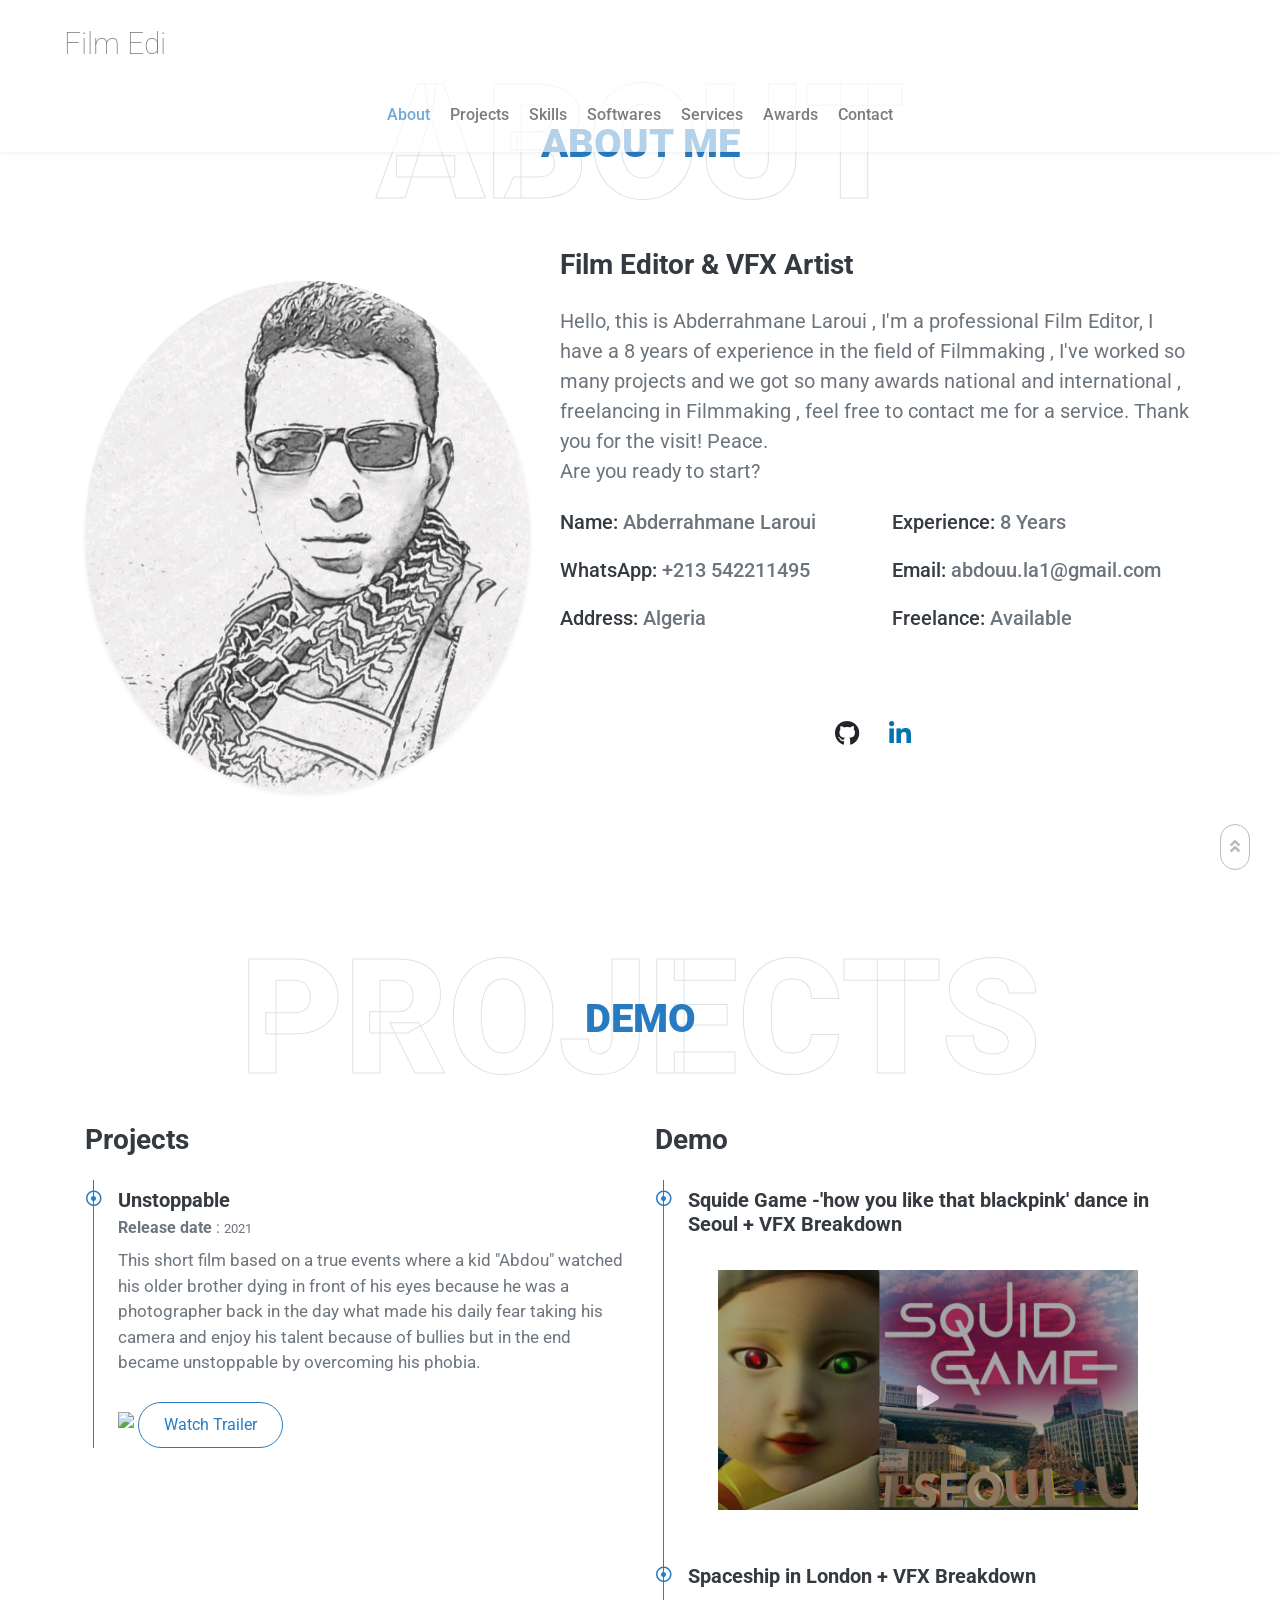
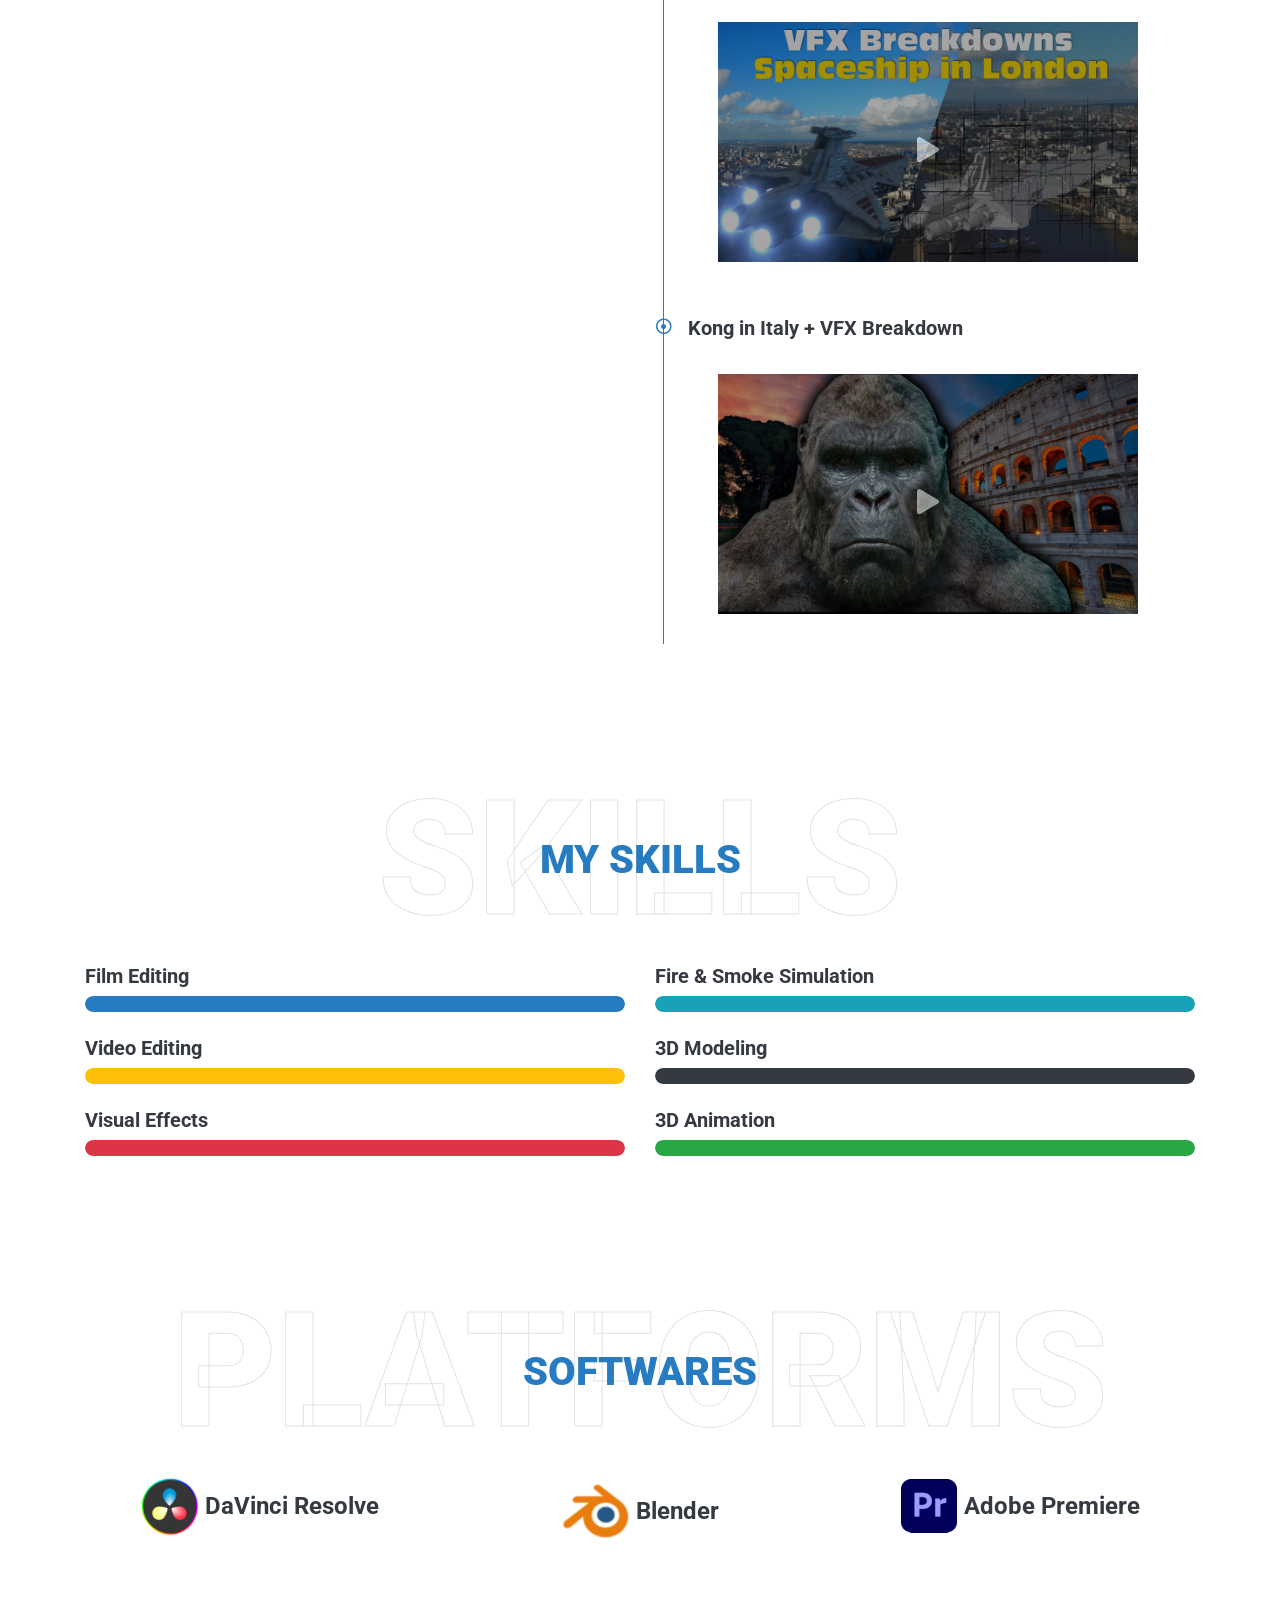
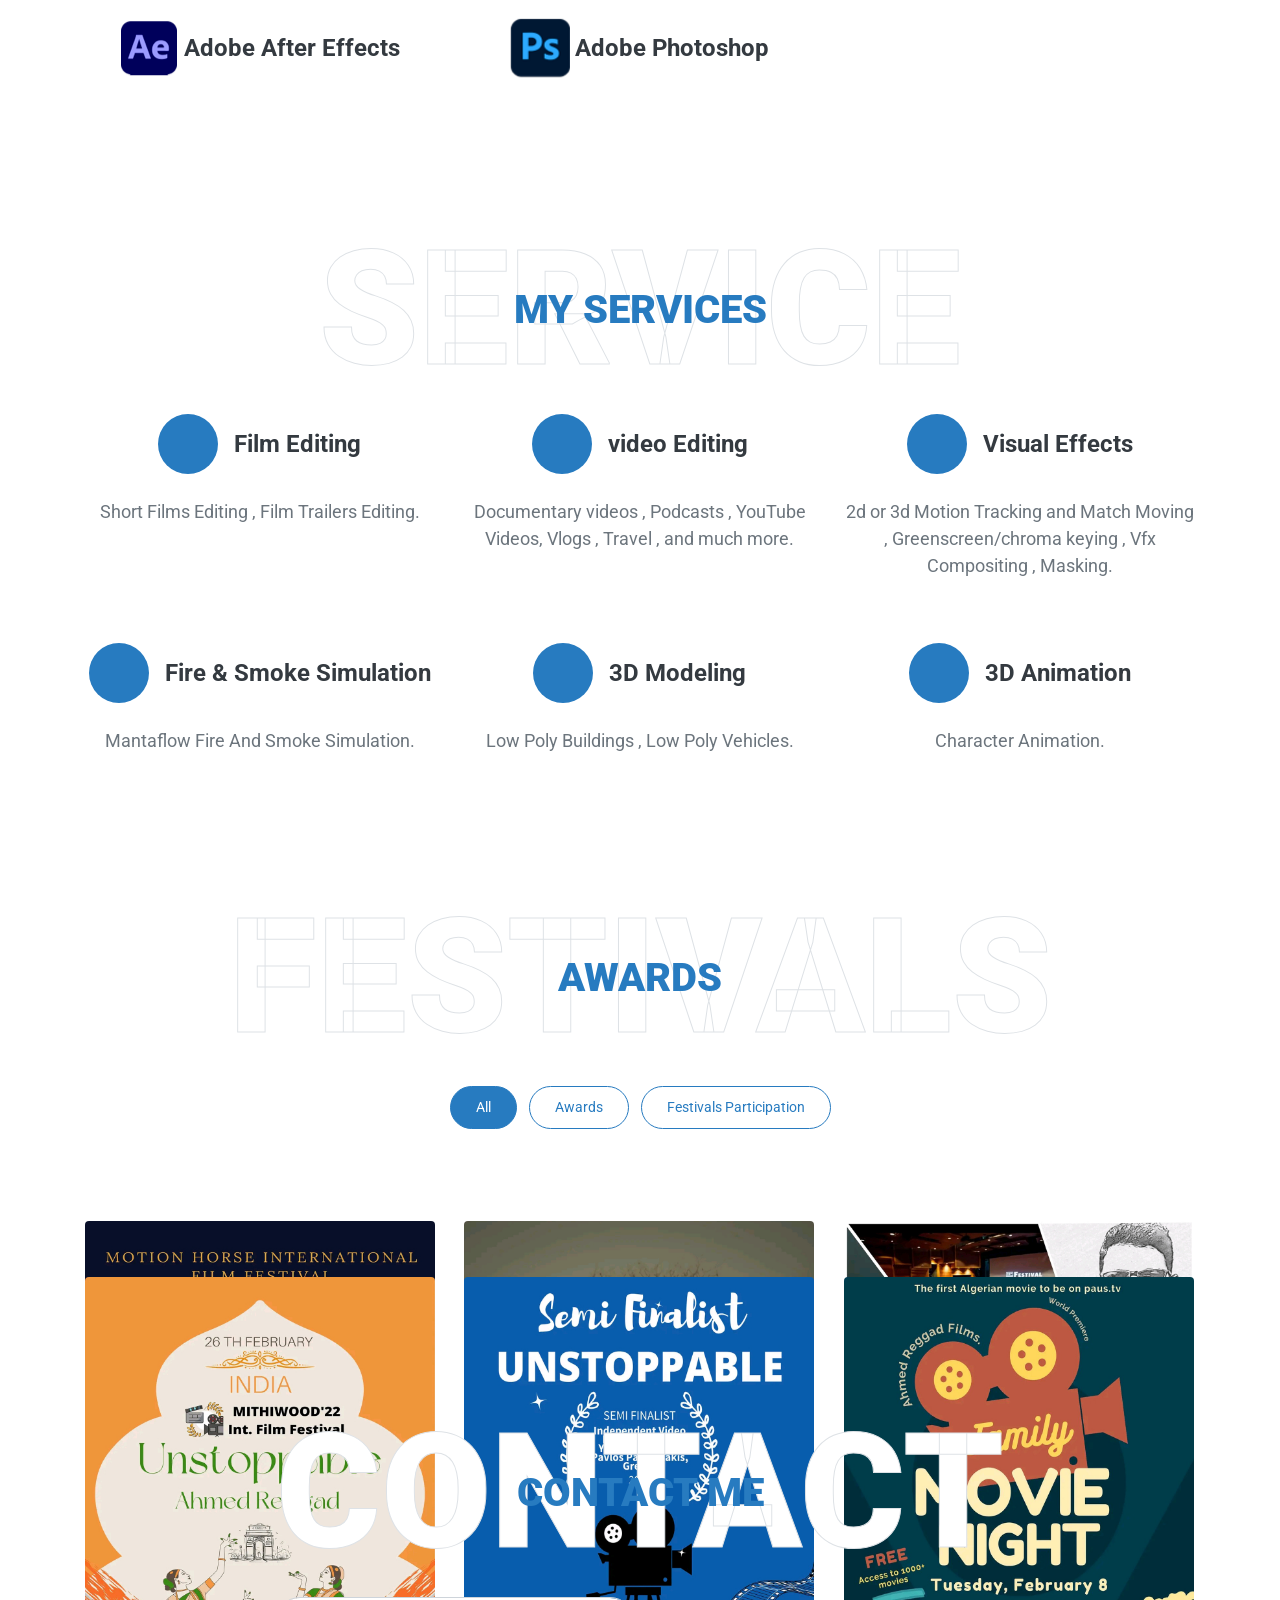
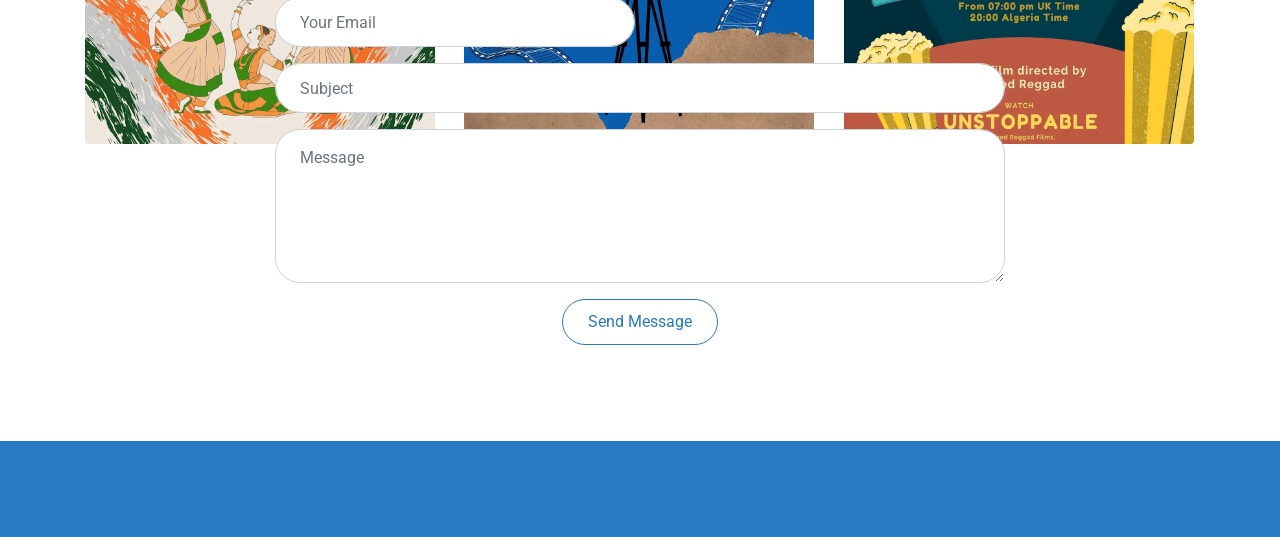
==== index.html @ e321a833 "Update index.html" ====
<!DOCTYPE html>
<html lang="en">

<head>
    <meta charset="utf-8">
    <title>Film Editor & VFX  Artist</title>
    <meta content="width=device-width, initial-scale=1.0" name="viewport">
    <meta content="Free HTML Templates" name="keywords">
    <meta content="Free HTML Templates" name="description">

    <!-- Favicon -->
    <link href="img/favicon.ico" rel="icon">

    <!-- Google Web Fonts -->
    <link rel="preconnect" href="https://fonts.gstatic.com">
    <link href="https://fonts.googleapis.com/css2?family=Roboto:wght@300;400;500;700;900&display=swap" rel="stylesheet"> 

    <!-- Font Awesome -->
    <link href="https://cdnjs.cloudflare.com/ajax/libs/font-awesome/5.10.0/css/all.min.css" rel="stylesheet">
    <link href='https://unpkg.com/boxicons@2.1.2/css/boxicons.min.css' rel='stylesheet'>
    <script src="https://code.iconify.design/iconify-icon/1.0.0-beta.3/iconify-icon.min.js"></script>

    <!-- Libraries Stylesheet -->
    <link href="lib/owlcarousel/assets/owl.carousel.min.css" rel="stylesheet">
    <link href="lib/lightbox/css/lightbox.min.css" rel="stylesheet">

    <!-- Customized Bootstrap Stylesheet -->
    <link href="css/style.css" rel="stylesheet">
    
    
    
    
    <!-- video script-->
    <script src="js/jquery.min.js">
	</script>
    <script src="https://maxcdn.bootstrapcdn.com/bootstrap/3.3.7/js/bootstrap.min.js">
	</script>
    <script>
		$(document).ready(function() {
			var url = $("#Trailer").attr('src');
			$("#videoModal1").on('hide.bs.modal', function() {
				$("#Trailer").attr('src', '');
			});
			$("#videoModal1").on('show.bs.modal', function() {
				$("#Trailer").attr('src', url);
			});
		});
	</script>
    
    <script>
		$(document).ready(function() {
			var url = $("#VFX1").attr('src');
			$("#videoModal2").on('hide.bs.modal', function() {
				$("#VFX1").attr('src', '');
			});
			$("#videoModal2").on('show.bs.modal', function() {
				$("#VFX1").attr('src', url);
			});
		});
	</script>
    <script>
		$(document).ready(function() {
			var url = $("#VFX2").attr('src');
			$("#videoModal3").on('hide.bs.modal', function() {
				$("#VFX2").attr('src', '');
			});
			$("#videoModal3").on('show.bs.modal', function() {
				$("#VFX2").attr('src', url);
			});
		});
	</script>
        <script>
		$(document).ready(function() {
			var url = $("#VFX3").attr('src');
			$("#videoModal4").on('hide.bs.modal', function() {
				$("#VFX3").attr('src', '');
			});
			$("#videoModal4").on('show.bs.modal', function() {
				$("#VFX3").attr('src', url);
			});
		});
	</script>
</head>

<body data-spy="scroll" data-target=".navbar" data-offset="51">
    <!-- Navbar Start -->
    <nav class="navbar fixed-top shadow-sm navbar-expand-lg bg-light navbar-light py-3 py-lg-0 px-lg-5">
        <a href="index.html" class="navbar-brand ml-lg-3">
            <h1 class="typed-text-output d-inline font-weight-lighter text-black" style="font-size: 30px"><div class="typed-text d-none">, Film Editing, Video Editing, 3D Artist</div></h1>
        </a>
        <button type="button" class="navbar-toggler" data-toggle="collapse" data-target="#navbarCollapse">
            <span class="navbar-toggler-icon"></span>
        </button>
        <div class="collapse navbar-collapse px-lg-3" id="navbarCollapse">
            <div class="navbar-nav m-auto py-0">
                <a href="#about" class="nav-item nav-link">About</a>
                <a href="#project" class="nav-item nav-link">Projects</a>
                <a href="#skill" class="nav-item nav-link">Skills</a>
                <a href="#software" class="nav-item nav-link">Softwares</a>
                <a href="#service" class="nav-item nav-link">Services</a>
                <a href="#award" class="nav-item nav-link">Awards</a>
                <a href="#contact" class="nav-item nav-link">Contact</a>
            </div>
        </div>
    </nav>
    <!-- Navbar End -->


    <!-- Video Modal Start -->
    <div class="modal fade" id="videoModal1" tabindex="-1" role="dialog" aria-labelledby="exampleModalLabel" aria-hidden="true">
        <div class="modal-dialog modal-dialog-centered modal-xl" role="document">
            <div class="modal-content">
                <div class="modal-body">
                    <button type="button" class="close" data-dismiss="modal" aria-label="Close">
                        <span aria-hidden="true">&times;</span>
                    </button>        
                    <div class="embed-responsive embed-responsive-16by9">
                        <iframe class="embed-responsive-item" src="https://drive.google.com/file/d/1wp9dhcgzx3FvyNYpP9ivCv_9c384Wu4b/preview" id="Trailer"  allowscriptaccess="always" allow="autoplay"></iframe>
                    </div>
                </div>
            </div>
        </div>
    </div>
    <div class="modal fade" id="videoModal2" tabindex="-1" role="dialog" aria-labelledby="exampleModalLabel" aria-hidden="true">
        <div class="modal-dialog modal-dialog-centered modal-xl" role="document">
            <div class="modal-content">
                <div class="modal-body">
                    <button type="button" class="close" data-dismiss="modal" aria-label="Close">
                        <span aria-hidden="true">&times;</span>
                    </button>        
                    <div class="embed-responsive embed-responsive-16by9">
                        <iframe class="embed-responsive-item" src="https://drive.google.com/file/d/19vjXdKJZlaZ7_8tmMmICF4n6sU4BFLtv/preview" id="VFX1"  allowscriptaccess="always" allow="autoplay"></iframe>
                    </div>
                </div>
            </div>
        </div>
    </div>
    <div class="modal fade" id="videoModal3" tabindex="-1" role="dialog" aria-labelledby="exampleModalLabel" aria-hidden="true">
        <div class="modal-dialog modal-dialog-centered modal-xl" role="document">
            <div class="modal-content">
                <div class="modal-body">
                    <button type="button" class="close" data-dismiss="modal" aria-label="Close">
                        <span aria-hidden="true">&times;</span>
                    </button>        
                    <div class="embed-responsive embed-responsive-16by9">
                        <iframe class="embed-responsive-item" src="https://drive.google.com/file/d/10ixdmNZWmWTc8La55p59_7dV94UhLJ10/preview" id="VFX2"  allowscriptaccess="always" allow="autoplay"></iframe>
                    </div>
                </div>
            </div>
        </div>
    </div>
        <div class="modal fade" id="videoModal4" tabindex="-1" role="dialog" aria-labelledby="exampleModalLabel" aria-hidden="true">
        <div class="modal-dialog modal-dialog-centered modal-xl" role="document">
            <div class="modal-content">
                <div class="modal-body">
                    <button type="button" class="close" data-dismiss="modal" aria-label="Close">
                        <span aria-hidden="true">&times;</span>
                    </button>        
                    <div class="embed-responsive embed-responsive-16by9">
                        <iframe class="embed-responsive-item" src="https://drive.google.com/file/d/1nfbja6HpHXkv5L8Ywq_QpweHwUDhbj1n/preview" id="VFX3"  allowscriptaccess="always" allow="autoplay"></iframe>
                    </div>
                </div>
            </div>
        </div>
    </div>
    <!-- Video Modal End -->

    
    
    
    
    

    <!-- Header Start -->

    <!-- Header End -->


    <!-- About Start -->
    <div class="container-fluid py-5" id="about">
        <div class="container">
            <div class="position-relative d-flex align-items-center justify-content-center">
                <h1 class="display-1 text-uppercase text-white" style="-webkit-text-stroke: 1px #dee2e6;">About</h1>
                <h1 class="position-absolute text-uppercase text-primary">About Me</h1>
            </div>
            <div class="row align-items-center">
                <div class="col-lg-5 pb-4 pb-lg-0">
                    <img class="img-fluid w-100 rounded-circle shadow-sm" src="img/about.png" alt="">
                </div>
                <div class="col-lg-7">
                    <h3 class="mb-4">Film Editor & VFX  Artist</h3>
                    <p style="font-size: 20px">Hello, this is Abderrahmane Laroui , I'm a professional Film Editor, I have a 8 years of experience in the field of Filmmaking , I've worked so many projects and we got so many awards national and international , freelancing in Filmmaking , feel free to contact me for a service. Thank you for the visit! Peace.<br>
                        Are you ready to start?</p>
                    <div class="row mb-3">
                        <div class="col-sm-6 py-2"><h5>Name: <span class="text-secondary">Abderrahmane Laroui </span></h5></div>
                        <div class="col-sm-6 py-2"><h5>Experience: <span class="text-secondary">8 Years</span></h5></div>
                        <div class="col-sm-6 py-2"><h5>WhatsApp: <span class="text-secondary">+213 542211495</span></h5></div>
                        <div class="col-sm-6 py-2"><h5>Email: <span class="text-secondary">abdouu.la1@gmail.com</span></h5></div>
                        <div class="col-sm-6 py-2"><h5>Address: <span class="text-secondary">Algeria</span></h5></div>
                        <div class="col-sm-6 py-2"><h5>Freelance: <span class="text-secondary">Available</span></h5></div>
                    </div>
                    <div class="container text-center py-5">
                        <div class="d-flex justify-content-center mb-4">
                            <a class="btn btn-light btn-social mr-2" href="https://github.com/abderhmne" target="_blank"><i class="fab fa-github"></i></a>
                            <a class="btn btn-light btn-social mr-2" href="https://www.linkedin.com/in/abderrahmane-laroui" target="_blank"><i class="fab fa-linkedin-in"></i></a>
                        </div>
                    </div>
                </div>
            </div>
        </div>
    </div>
    <!-- About End -->

    




    <!-- projects Start -->
    <div class="container-fluid py-5" id="project">
        <div class="container">
            <div class="position-relative d-flex align-items-center justify-content-center">
                <h1 class="display-1 text-uppercase text-white" style="-webkit-text-stroke: 1px #dee2e6;">Projects</h1>
                <h1 class="position-absolute text-uppercase text-primary">Demo</h1>
            </div>
            <div class="row">
                <div class="col-lg-6">
                    <h3 class="mb-4">Projects</h3>
                    <div class="border-left border-primary pt-2 pl-4 ml-2">
                        <div class="position-relative mb-4">
                            <i class="far fa-dot-circle text-primary position-absolute" style="top: 2px; left: -32px;"></i>
                            <h5 class="font-weight-bold mb-1">Unstoppable</h5>
                            <p class="mb-2"><strong>Release date</strong> : <small>2021</small></p>
                            <p style="font-size:17px">This short film based on a true events where a kid "Abdou" watched his older brother dying in front of his eyes because he was a photographer back in the day what made his daily fear taking his camera and enjoy his talent because of bullies but in the end became unstoppable by overcoming his phobia.</p>
                            <img class="img-fluid" src="img/PORTFOLIO_1.jpg" style="width: 450px"/>
                            <a href="#videoModal1" class="btn btn-outline-primary" style="margin-top: 10px" data-toggle="modal">Watch Trailer</a>
                        </div>
                    </div>
                </div>
                <div class="col-lg-6">
                    <h3 class="mb-4">Demo</h3>
                    <div class="border-left border-primary pt-2 pl-4 ml-2">
                        <div class="position-relative mb-4">
                            <i class="far fa-dot-circle text-primary position-absolute" style="top: 2px; left: -32px;"></i>
                            <h5 class="font-weight-bold mb-1">Squide Game -'how you like that blackpink' dance in Seoul + VFX Breakdown</h5>
                            <div class="video-thumbnail top-img"  data-toggle="modal" data-target="#videoModal3">
                                <img src="img/VFX_Squid_Game.png" style="width: 420px; height: 240px" alt="Video thumbnail">
                                <div class="overlay">
                                    <i class="fa fa-play"></i>
                                </div>
                            </div>
                        </div>
                        <div class="position-relative mb-4">
                            <i class="far fa-dot-circle text-primary position-absolute" style="top: 2px; left: -32px;"></i>
                            <h5 class="font-weight-bold mb-1">Spaceship in London + VFX Breakdown</h5>
                            <div class="video-thumbnail top-img" data-toggle="modal" data-target="#videoModal2">
                                <img src="img/VFX_london.png" style="width: 420px; height: 240px" alt="Video thumbnail">
                                <div class="overlay">
                                    <i class="fa fa-play"></i>
                                </div>
                            </div>
                        </div>
                        <div class="position-relative mb-4">
                            <i class="far fa-dot-circle text-primary position-absolute" style="top: 2px; left: -32px;"></i>
                            <h5 class="font-weight-bold mb-1">Kong in Italy + VFX Breakdown</h5>
                            <div class="video-thumbnail top-img"  data-toggle="modal" data-target="#videoModal4">
                                <img src="img/VFX_Kong.jpg" style="width: 420px; height: 240px" alt="Video thumbnail">
                                <div class="overlay">
                                    <i class="fa fa-play"></i>
                                </div>
                            </div>
                        </div>
                    </div>
                </div>
            </div>
        </div>
    </div>
    <!-- projects End -->


    <!-- Skill Start -->
    <div class="container-fluid py-5" id="skill">
        <div class="container">
            <div class="position-relative d-flex align-items-center justify-content-center">
                <h1 class="display-1 text-uppercase text-white" style="-webkit-text-stroke: 1px #dee2e6;">Skills</h1>
                <h1 class="position-absolute text-uppercase text-primary">My Skills</h1>
            </div>
            <div class="row align-items-center">
                <div class="col-md-6">
                    <div class="skill mb-4">
                        <div class="d-flex justify-content-between">
                            <h5 class="font-weight-bold">Film Editing</h5>
                        </div>
                        <div class="progress">
                            <div class="progress-bar bg-primary" role="progressbar" aria-valuenow="100" aria-valuemin="0" aria-valuemax="100"></div>
                        </div>
                    </div>
                    <div class="skill mb-4">
                        <div class="d-flex justify-content-between">
                            <h5 class="font-weight-bold">Video Editing</h5>
                        </div>
                        <div class="progress">
                            <div class="progress-bar bg-warning" role="progressbar" aria-valuenow="100" aria-valuemin="0" aria-valuemax="100"></div>
                        </div>
                    </div>
                    <div class="skill mb-4">
                        <div class="d-flex justify-content-between">
                            <h5 class="font-weight-bold">Visual Effects</h5>
                        </div>
                        <div class="progress">
                            <div class="progress-bar bg-danger" role="progressbar" aria-valuenow="100" aria-valuemin="0" aria-valuemax="100"></div>
                        </div>
                    </div>
                </div>
                <div class="col-md-6">
                    <div class="skill mb-4">
                        <div class="d-flex justify-content-between">
                            <h5 class="font-weight-bold">Fire & Smoke Simulation</h5>
                        </div>
                        <div class="progress">
                            <div class="progress-bar bg-info" role="progressbar" aria-valuenow="100" aria-valuemin="0" aria-valuemax="100"></div>
                        </div>
                    </div>
                    <div class="skill mb-4">
                        <div class="d-flex justify-content-between">
                            <h5 class="font-weight-bold">3D Modeling</h5>
                        </div>
                        <div class="progress">
                            <div class="progress-bar bg-dark" role="progressbar" aria-valuenow="100" aria-valuemin="0" aria-valuemax="100"></div>
                        </div>
                    </div>
                    <div class="skill mb-4">
                        <div class="d-flex justify-content-between">
                            <h5 class="font-weight-bold">3D Animation</h5>
                        </div>
                        <div class="progress">
                            <div class="progress-bar bg-success" role="progressbar" aria-valuenow="100" aria-valuemin="0" aria-valuemax="100"></div>
                        </div>
                    </div>
                </div>
            </div>
        </div>
    </div>
    <!-- Skill End -->

    
    
        <!-- Softwares Start -->
    <div class="container-fluid pt-5" id="software">
        <div class="container">
            <div class="position-relative d-flex align-items-center justify-content-center">
                <h1 class="display-1 text-uppercase text-white" style="-webkit-text-stroke: 1px #dee2e6;">Platforms</h1>
                <h1 class="position-absolute text-uppercase text-primary">Softwares</h1>
            </div>
            <div class="row pb-3">
                <div class="col-lg-4 col-md-6 text-center mb-5">
                    <div class="d-flex align-items-center justify-content-center mb-4">
                        <img src="img/DaVinci_Resolve.png" style="width: 60px; height: 60px; margin-right: 5px"/>
                        <h4 class="font-weight-bold m-0">DaVinci Resolve</h4>
                    </div>
                </div>
                <div class="col-lg-4 col-md-6 text-center mb-5">
                    <div class="d-flex align-items-center justify-content-center mb-4">
                        <img src="img/blender_icon.png" style="width: 70px; height: 70px; margin-right: 5px"/>
                        <h4 class="font-weight-bold m-0">Blender</h4>
                    </div>
                </div>
                <div class="col-lg-4 col-md-6 text-center mb-5">
                    <div class="d-flex align-items-center justify-content-center mb-4">
                        <img src="img/premiere-pro.png" style="margin-right: 5px"/>
                        <h4 class="font-weight-bold m-0">Adobe Premiere</h4>
                    </div>
                </div>
                <div class="col-lg-4 col-md-6 text-center mb-5">
                    <div class="d-flex align-items-center justify-content-center mb-4">
                        <img src="img/aftereffects.png" style="margin-right: 5px"/>
                        <h4 class="font-weight-bold m-0">Adobe After Effects</h4>
                    </div>
                </div>
                <div class="col-lg-4 col-md-6 text-center mb-5">
                    <div class="d-flex align-items-center justify-content-center mb-4">
                        <img src="img/Photoshop.png" style="margin-right: 5px"/>
                        <h4 class="font-weight-bold m-0">Adobe Photoshop</h4>
                    </div>
                </div>
            </div>
        </div>
    </div>
    <!-- Softwares End -->
    
    

    <!-- Services Start -->
    <div class="container-fluid pt-5" id="service">
        <div class="container">
            <div class="position-relative d-flex align-items-center justify-content-center">
                <h1 class="display-1 text-uppercase text-white" style="-webkit-text-stroke: 1px #dee2e6;">Service</h1>
                <h1 class="position-absolute text-uppercase text-primary">My Services</h1>
            </div>
            <div class="row pb-3">
                <div class="col-lg-4 col-md-6 text-center mb-5">
                    <div class="d-flex align-items-center justify-content-center mb-4">
<!--                        <i class="fa fa-2x fa-laptop "></i>-->
                        <iconify-icon icon="ph:film-slate" width="45" class="service-icon bg-primary text-white mr-3"></iconify-icon>
                        <h4 class="font-weight-bold m-0">Film Editing</h4>
                    </div>
                    <p style="font-size: 18px">Short Films Editing , Film Trailers Editing.</p>
                </div>
                <div class="col-lg-4 col-md-6 text-center mb-5">
                    <div class="d-flex align-items-center justify-content-center mb-4">
                        <iconify-icon icon="ep:video-play" width="45" class="service-icon bg-primary text-white mr-3"></iconify-icon>
                        <h4 class="font-weight-bold m-0">video Editing</h4>
                    </div>
                    <p style="font-size: 18px">Documentary videos , Podcasts , YouTube Videos, Vlogs , Travel , and much more.</p>
                </div>
                <div class="col-lg-4 col-md-6 text-center mb-5">
                    <div class="d-flex align-items-center justify-content-center mb-4">
                        <iconify-icon icon="el:magic" width="40" class="service-icon bg-primary text-white mr-3"></iconify-icon>
                        <h4 class="font-weight-bold m-0">Visual Effects</h4>
                    </div>
                    <p style="font-size: 18px">2d or 3d Motion Tracking and Match Moving , Greenscreen/chroma keying , Vfx Compositing , Masking.</p>
                </div>
                <div class="col-lg-4 col-md-6 text-center mb-5">
                    <div class="d-flex align-items-center justify-content-center mb-4">
                        <iconify-icon icon="fa6-brands:gripfire" width="40" class="service-icon bg-primary text-white mr-3"></iconify-icon>
                        <h4 class="font-weight-bold m-0">Fire & Smoke Simulation</h4>
                    </div>
                    <p style="font-size: 18px">Mantaflow Fire And Smoke Simulation.</p>
                </div>
                <div class="col-lg-4 col-md-6 text-center mb-5">
                    <div class="d-flex align-items-center justify-content-center mb-4">
                        <iconify-icon icon="carbon:chart-3d" width="45" class="service-icon bg-primary text-white mr-3"></iconify-icon>
                        <h4 class="font-weight-bold m-0">3D Modeling</h4>
                    </div>
                    <p style="font-size: 18px">Low Poly Buildings , Low Poly Vehicles.</p>
                </div>
                <div class="col-lg-4 col-md-6 text-center mb-5">
                    <div class="d-flex align-items-center justify-content-center mb-4">
                        <iconify-icon icon="ic:baseline-3d-rotation" width="50" class="service-icon bg-primary text-white mr-3"></iconify-icon>
                        <h4 class="font-weight-bold m-0">3D Animation</h4>
                    </div>
                    <p style="font-size: 18px">Character Animation.</p>
                </div>
            </div>
        </div>
    </div>
    <!-- Services End -->


    <!-- Awards Start -->
    <div class="container-fluid pt-5 pb-3" id="award">
        <div class="container">
            <div class="position-relative d-flex align-items-center justify-content-center">
                <h1 class="display-1 text-uppercase text-white" style="-webkit-text-stroke: 1px #dee2e6;">Festivals</h1>
                <h1 class="position-absolute text-uppercase text-primary">Awards</h1>
            </div>
            <div class="row">
                <div class="col-12 text-center mb-2">
                    <ul class="list-inline mb-4" id="portfolio-flters">
                        <li class="btn btn-sm btn-outline-primary m-1 active"  data-filter="*">All</li>
                        <li class="btn btn-sm btn-outline-primary m-1" data-filter=".award">Awards</li>
                        <li class="btn btn-sm btn-outline-primary m-1" data-filter=".festival_participation">Festivals Participation</li>
                    </ul>
                </div>
            </div>
            <div class="row portfolio-container">
                <div class="col-lg-4 col-md-6 mb-4 portfolio-item award">
                    <div class="position-relative overflow-hidden mb-2">
                        <img class="img-fluid rounded w-100" src="img/PORTFOLIO_1.jpg" alt="">
                        <div class="portfolio-btn bg-primary d-flex align-items-center justify-content-center">
                            <a href="img/PORTFOLIO_1.jpg" data-lightbox="portfolio">
                                <i class="fa fa-search-plus text-white" style="font-size: 40px;"></i>
                            </a>
                        </div>
                    </div>
                </div>
                <div class="col-lg-4 col-md-6 mb-4 portfolio-item festival_participation">
                    <div class="position-relative overflow-hidden mb-2">
                        <img class="img-fluid rounded w-100" src="img/PORTFOLIO_2.png" alt="">
                        <div class="portfolio-btn bg-primary d-flex align-items-center justify-content-center">
                            <a href="img/PORTFOLIO_2.png" data-lightbox="portfolio">
                                <i class="fa fa-search-plus text-white" style="font-size: 40px;"></i>
                            </a>
                        </div>
                    </div>
                </div>
                <div class="col-lg-4 col-md-6 mb-4 portfolio-item award">
                    <div class="position-relative overflow-hidden mb-2">
                        <img class="img-fluid rounded w-100" src="img/PORTFOLIO_3.png" alt="">
                        <div class="portfolio-btn bg-primary d-flex align-items-center justify-content-center">
                            <a href="img/PORTFOLIO_3.png" data-lightbox="portfolio">
                                <i class="fa fa-search-plus text-white" style="font-size: 40px;"></i>
                            </a>
                        </div>
                    </div>
                </div>
                <div class="col-lg-4 col-md-6 mb-4 portfolio-item award">
                    <div class="position-relative overflow-hidden mb-2">
                        <img class="img-fluid rounded w-100" src="img/PORTFOLIO_4.png" alt="">
                        <div class="portfolio-btn bg-primary d-flex align-items-center justify-content-center">
                            <a href="img/PORTFOLIO_4.png" data-lightbox="portfolio">
                                <i class="fa fa-search-plus text-white" style="font-size: 40px;"></i>
                            </a>
                        </div>
                    </div>
                </div>
                <div class="col-lg-4 col-md-6 mb-4 portfolio-item award">
                    <div class="position-relative overflow-hidden mb-2">
                        <img class="img-fluid rounded w-100" src="img/PORTFOLIO_5.png" alt="">
                        <div class="portfolio-btn bg-primary d-flex align-items-center justify-content-center">
                            <a href="img/PORTFOLIO_5.png" data-lightbox="portfolio">
                                <i class="fa fa-search-plus text-white" style="font-size: 40px;"></i>
                            </a>
                        </div>
                    </div>
                </div>
                <div class="col-lg-4 col-md-6 mb-4 portfolio-item award">
                    <div class="position-relative overflow-hidden mb-2">
                        <img class="img-fluid rounded w-100" src="img/PORTFOLIO_6.jpg" alt="">
                        <div class="portfolio-btn bg-primary d-flex align-items-center justify-content-center">
                            <a href="img/PORTFOLIO_6.jpg" data-lightbox="portfolio">
                                <i class="fa fa-search-plus text-white" style="font-size: 40px;"></i>
                            </a>
                        </div>
                    </div>
                </div>
                <div class="col-lg-4 col-md-6 mb-4 portfolio-item award">
                    <div class="position-relative overflow-hidden mb-2">
                        <img class="img-fluid rounded w-100" src="img/PORTFOLIO_7.png" alt="">
                        <div class="portfolio-btn bg-primary d-flex align-items-center justify-content-center">
                            <a href="img/PORTFOLIO_7.png" data-lightbox="portfolio">
                                <i class="fa fa-search-plus text-white" style="font-size: 40px;"></i>
                            </a>
                        </div>
                    </div>
                </div>
                <div class="col-lg-4 col-md-6 mb-4 portfolio-item award">
                    <div class="position-relative overflow-hidden mb-2">
                        <img class="img-fluid rounded w-100" src="img/PORTFOLIO_8.png" alt="">
                        <div class="portfolio-btn bg-primary d-flex align-items-center justify-content-center">
                            <a href="img/PORTFOLIO_8.png" data-lightbox="portfolio">
                                <i class="fa fa-search-plus text-white" style="font-size: 40px;"></i>
                            </a>
                        </div>
                    </div>
                </div>
                <div class="col-lg-4 col-md-6 mb-4 portfolio-item award">
                    <div class="position-relative overflow-hidden mb-2">
                        <img class="img-fluid rounded w-100" src="img/PORTFOLIO_9.png" alt="">
                        <div class="portfolio-btn bg-primary d-flex align-items-center justify-content-center">
                            <a href="img/PORTFOLIO_9.png" data-lightbox="portfolio">
                                <i class="fa fa-search-plus text-white" style="font-size: 40px;"></i>
                            </a>
                        </div>
                    </div>
                </div>
            </div>
        </div>
    </div>
    <!-- Awards End -->



    <!-- Contact Start -->
    <div class="container-fluid py-5" id="contact">
        <div class="container">
            <div class="position-relative d-flex align-items-center justify-content-center">
                <h1 class="display-1 text-uppercase text-white" style="-webkit-text-stroke: 1px #dee2e6;">Contact</h1>
                <h1 class="position-absolute text-uppercase text-primary">Contact Me</h1>
            </div>
            <div class="row justify-content-center">
                <div class="col-lg-8">
                    <div class="contact-form text-center">
                        <div id="success"></div>
                        <form action="https://formspree.io/f/mgeqvljl" method="POST">
                            <div class="form-row">
                                <div class="control-group col-sm-6">
                                    <input type="email" class="form-control p-4" id="email" placeholder="Your Email"
                                        required="required" data-validation-required-message="Please enter your email" />
                                    <p class="help-block text-danger"></p>
                                </div>
                            </div>
                            <div class="control-group">
                                <input name="subject" type="text" class="form-control p-4" id="subject" placeholder="Subject"
                                    required="required" data-validation-required-message="Please enter a subject" />
                                <p class="help-block text-danger"></p>
                            </div>
                            
                            
                            <div class="control-group">
                                <textarea name="message" class="form-control py-3 px-4" rows="5" id="message" placeholder="Message"
                                    required="required"
                                    data-validation-required-message="Please enter your message"></textarea>
                                <p class="help-block text-danger"></p>
                            </div>
                            
                            <div>
                                <button class="btn btn-outline-primary" type="submit" id="sendMessageButton">Send
                                    Message</button>
                            </div>
                        </form>
                    </div>
                </div>
            </div>
        </div>
    </div>
    <!-- Contact End -->

    
    
    
    <!-- Footer Start -->
    <div class="container-fluid bg-primary text-white mt-5 py-5 px-sm-3 px-md-5">

    </div>
    <!-- Footer End -->

    <!-- Scroll to Bottom -->
    <i class="fa fa-2x fa-angle-down text-white scroll-to-bottom"></i>

    <!-- Back to Top -->
    <a href="#" class="btn btn-outline-dark px-0 back-to-top"><i class="fa fa-angle-double-up"></i></a>


    <!-- JavaScript Libraries -->
    <script src="https://code.jquery.com/jquery-3.4.1.min.js"></script>
    <script src="https://stackpath.bootstrapcdn.com/bootstrap/4.4.1/js/bootstrap.bundle.min.js"></script>
    <script src="lib/typed/typed.min.js"></script>
    <script src="lib/easing/easing.min.js"></script>
    <script src="lib/waypoints/waypoints.min.js"></script>
    <script src="lib/owlcarousel/owl.carousel.min.js"></script>
    <script src="lib/isotope/isotope.pkgd.min.js"></script>
    <script src="lib/lightbox/js/lightbox.min.js"></script>

    <!-- Contact Javascript File -->
    <script src="mail/jqBootstrapValidation.min.js"></script>
    <script src="mail/contact.js"></script>

    <!-- Template Javascript -->
    <script src="js/main.js"></script>
</body>

</html>
---- css/style.css ----
/******* Bootstrap Theming ********/
/*!
 * Bootstrap v4.5.3 (https://getbootstrap.com/)
 * Copyright 2011-2020 The Bootstrap Authors
 * Copyright 2011-2020 Twitter, Inc.
 * Licensed under MIT (https://github.com/twbs/bootstrap/blob/main/LICENSE)
 */
:root {
  --blue: #007bff;
  --indigo: #6610f2;
  --purple: #6f42c1;
  --pink: #e83e8c;
  --red: #dc3545;
  --orange: #fd7e14;
  --yellow: #ffc107;
  --green: #28a745;
  --teal: #20c997;
  --cyan: #17a2b8;
  --white: #fff;
  --gray: #6c757d;
  --gray-dark: #343a40;
  --primary: #277BC0;
  --secondary: #6c757d;
  --success: #28a745;
  --info: #17a2b8;
  --warning: #ffc107;
  --danger: #dc3545;
  --light: #ffffff;
  --dark: #343a40;
  --breakpoint-xs: 0;
  --breakpoint-sm: 576px;
  --breakpoint-md: 768px;
  --breakpoint-lg: 992px;
  --breakpoint-xl: 1200px;
  --font-family-sans-serif: "Roboto", sans-serif;
  --font-family-monospace: SFMono-Regular, Menlo, Monaco, Consolas, "Liberation Mono", "Courier New", monospace;
}

*,
*::before,
*::after {
  box-sizing: border-box;
}

html {
  font-family: sans-serif;
  line-height: 1.15;
  -webkit-text-size-adjust: 100%;
  -webkit-tap-highlight-color: rgba(0, 0, 0, 0);
}

article, aside, figcaption, figure, footer, header, hgroup, main, nav, section {
  display: block;
}

body {
  margin: 0;
  font-family: "Roboto", sans-serif;
  font-size: 1rem;
  font-weight: 400;
  line-height: 1.5;
  color: #6c757d;
  text-align: left;
  background-color: #ffffff;
}

[tabindex="-1"]:focus:not(:focus-visible) {
  outline: 0 !important;
}

hr {
  box-sizing: content-box;
  height: 0;
  overflow: visible;
}

h1, h2, h3, h4, h5, h6 {
  margin-top: 0;
  margin-bottom: 0.5rem;
}

p {
  margin-top: 0;
  margin-bottom: 1rem;
}

abbr[title],
abbr[data-original-title] {
  text-decoration: underline;
  text-decoration: underline dotted;
  cursor: help;
  border-bottom: 0;
  text-decoration-skip-ink: none;
}

address {
  margin-bottom: 1rem;
  font-style: normal;
  line-height: inherit;
}

ol,
ul,
dl {
  margin-top: 0;
  margin-bottom: 1rem;
}

ol ol,
ul ul,
ol ul,
ul ol {
  margin-bottom: 0;
}

dt {
  font-weight: 700;
}

dd {
  margin-bottom: .5rem;
  margin-left: 0;
}

blockquote {
  margin: 0 0 1rem;
}

b,
strong {
  font-weight: bolder;
}

small {
  font-size: 80%;
}

sub,
sup {
  position: relative;
  font-size: 75%;
  line-height: 0;
  vertical-align: baseline;
}

sub {
  bottom: -.25em;
}

sup {
  top: -.5em;
}

a {
  color: #277BC0;
  text-decoration: none;
  background-color: transparent;
}

a:hover {
  color: #078571;
  text-decoration: underline;
}

a:not([href]):not([class]) {
  color: inherit;
  text-decoration: none;
}

a:not([href]):not([class]):hover {
  color: inherit;
  text-decoration: none;
}

pre,
code,
kbd,
samp {
  font-family: SFMono-Regular, Menlo, Monaco, Consolas, "Liberation Mono", "Courier New", monospace;
  font-size: 1em;
}

pre {
  margin-top: 0;
  margin-bottom: 1rem;
  overflow: auto;
  -ms-overflow-style: scrollbar;
}

figure {
  margin: 0 0 1rem;
}

img {
  vertical-align: middle;
  border-style: none;
}

svg {
  overflow: hidden;
  vertical-align: middle;
}

table {
  border-collapse: collapse;
}

caption {
  padding-top: 0.75rem;
  padding-bottom: 0.75rem;
  color: #6c757d;
  text-align: left;
  caption-side: bottom;
}

th {
  text-align: inherit;
  text-align: -webkit-match-parent;
}

label {
  display: inline-block;
  margin-bottom: 0.5rem;
}

button {
  border-radius: 0;
}

button:focus {
  outline: 1px dotted;
  outline: 5px auto -webkit-focus-ring-color;
}

input,
button,
select,
optgroup,
textarea {
  margin: 0;
  font-family: inherit;
  font-size: inherit;
  line-height: inherit;
}

button,
input {
  overflow: visible;
}

button,
select {
  text-transform: none;
}

[role="button"] {
  cursor: pointer;
}

select {
  word-wrap: normal;
}

button,
[type="button"],
[type="reset"],
[type="submit"] {
  -webkit-appearance: button;
}

button:not(:disabled),
[type="button"]:not(:disabled),
[type="reset"]:not(:disabled),
[type="submit"]:not(:disabled) {
  cursor: pointer;
}

button::-moz-focus-inner,
[type="button"]::-moz-focus-inner,
[type="reset"]::-moz-focus-inner,
[type="submit"]::-moz-focus-inner {
  padding: 0;
  border-style: none;
}

input[type="radio"],
input[type="checkbox"] {
  box-sizing: border-box;
  padding: 0;
}

textarea {
  overflow: auto;
  resize: vertical;
}

fieldset {
  min-width: 0;
  padding: 0;
  margin: 0;
  border: 0;
}

legend {
  display: block;
  width: 100%;
  max-width: 100%;
  padding: 0;
  margin-bottom: .5rem;
  font-size: 1.5rem;
  line-height: inherit;
  color: inherit;
  white-space: normal;
}

@media (max-width: 1200px) {
  legend {
    font-size: calc(1.275rem + 0.3vw) ;
  }
}

progress {
  vertical-align: baseline;
}

[type="number"]::-webkit-inner-spin-button,
[type="number"]::-webkit-outer-spin-button {
  height: auto;
}

[type="search"] {
  outline-offset: -2px;
  -webkit-appearance: none;
}

[type="search"]::-webkit-search-decoration {
  -webkit-appearance: none;
}

::-webkit-file-upload-button {
  font: inherit;
  -webkit-appearance: button;
}

output {
  display: inline-block;
}

summary {
  display: list-item;
  cursor: pointer;
}

template {
  display: none;
}

[hidden] {
  display: none !important;
}

h1, h2, h3, h4, h5, h6,
.h1, .h2, .h3, .h4, .h5, .h6 {
  margin-bottom: 0.5rem;
  font-weight: 500;
  line-height: 1.2;
  color: #343a40;
}

h1, .h1 {
  font-size: 2.5rem;
}

@media (max-width: 1200px) {
  h1, .h1 {
    font-size: calc(1.375rem + 1.5vw) ;
  }
}

h2, .h2 {
  font-size: 2rem;
}

@media (max-width: 1200px) {
  h2, .h2 {
    font-size: calc(1.325rem + 0.9vw) ;
  }
}

h3, .h3 {
  font-size: 1.75rem;
}

@media (max-width: 1200px) {
  h3, .h3 {
    font-size: calc(1.3rem + 0.6vw) ;
  }
}

h4, .h4 {
  font-size: 1.5rem;
}

@media (max-width: 1200px) {
  h4, .h4 {
    font-size: calc(1.275rem + 0.3vw) ;
  }
}

h5, .h5 {
  font-size: 1.25rem;
}

h6, .h6 {
  font-size: 1rem;
}

.lead {
  font-size: 1.25rem;
  font-weight: 300;
}

.display-1 {
  font-size: 10rem;
  font-weight: 300;
  line-height: 1.2;
}

@media (max-width: 1200px) {
  .display-1 {
    font-size: calc(2.125rem + 10.5vw) ;
  }
}

.display-2 {
  font-size: 5.5rem;
  font-weight: 300;
  line-height: 1.2;
}

@media (max-width: 1200px) {
  .display-2 {
    font-size: calc(1.675rem + 5.1vw) ;
  }
}

.display-3 {
  font-size: 4.5rem;
  font-weight: 300;
  line-height: 1.2;
}

@media (max-width: 1200px) {
  .display-3 {
    font-size: calc(1.575rem + 3.9vw) ;
  }
}

.display-4 {
  font-size: 3.5rem;
  font-weight: 300;
  line-height: 1.2;
}

@media (max-width: 1200px) {
  .display-4 {
    font-size: calc(1.475rem + 2.7vw) ;
  }
}

hr {
  margin-top: 1rem;
  margin-bottom: 1rem;
  border: 0;
  border-top: 1px solid rgba(0, 0, 0, 0.1);
}

small,
.small {
  font-size: 80%;
  font-weight: 400;
}

mark,
.mark {
  padding: 0.2em;
  background-color: #fcf8e3;
}

.list-unstyled {
  padding-left: 0;
  list-style: none;
}

.list-inline {
  padding-left: 0;
  list-style: none;
}

.list-inline-item {
  display: inline-block;
}

.list-inline-item:not(:last-child) {
  margin-right: 0.5rem;
}

.initialism {
  font-size: 90%;
  text-transform: uppercase;
}

.blockquote {
  margin-bottom: 1rem;
  font-size: 1.25rem;
}

.blockquote-footer {
  display: block;
  font-size: 80%;
  color: #6c757d;
}

.blockquote-footer::before {
  content: "\2014\00A0";
}

.img-fluid {
  max-width: 100%;
  height: auto;
}

.img-thumbnail {
  padding: 0.25rem;
  background-color: #ffffff;
  border: 1px solid #dee2e6;
  border-radius: 0.25rem;
  max-width: 100%;
  height: auto;
}

.figure {
  display: inline-block;
}

.figure-img {
  margin-bottom: 0.5rem;
  line-height: 1;
}

.figure-caption {
  font-size: 90%;
  color: #6c757d;
}

code {
  font-size: 87.5%;
  color: #e83e8c;
  word-wrap: break-word;
}

a > code {
  color: inherit;
}

kbd {
  padding: 0.2rem 0.4rem;
  font-size: 87.5%;
  color: #fff;
  background-color: #212529;
  border-radius: 0.2rem;
}

kbd kbd {
  padding: 0;
  font-size: 100%;
  font-weight: 700;
}

pre {
  display: block;
  font-size: 87.5%;
  color: #212529;
}

pre code {
  font-size: inherit;
  color: inherit;
  word-break: normal;
}

.pre-scrollable {
  max-height: 340px;
  overflow-y: scroll;
}

.container,
.container-fluid,
.container-sm,
.container-md,
.container-lg,
.container-xl {
  width: 100%;
  padding-right: 15px;
  padding-left: 15px;
  margin-right: auto;
  margin-left: auto;
}

@media (min-width: 576px) {
  .container, .container-sm {
    max-width: 540px;
  }
}

@media (min-width: 768px) {
  .container, .container-sm, .container-md {
    max-width: 720px;
  }
}

@media (min-width: 992px) {
  .container, .container-sm, .container-md, .container-lg {
    max-width: 960px;
  }
}

@media (min-width: 1200px) {
  .container, .container-sm, .container-md, .container-lg, .container-xl {
    max-width: 1140px;
  }
}

.row {
  display: flex;
  flex-wrap: wrap;
  margin-right: -15px;
  margin-left: -15px;
}

.no-gutters {
  margin-right: 0;
  margin-left: 0;
}

.no-gutters > .col,
.no-gutters > [class*="col-"] {
  padding-right: 0;
  padding-left: 0;
}

.col-1, .col-2, .col-3, .col-4, .col-5, .col-6, .col-7, .col-8, .col-9, .col-10, .col-11, .col-12, .col,
.col-auto, .col-sm-1, .col-sm-2, .col-sm-3, .col-sm-4, .col-sm-5, .col-sm-6, .col-sm-7, .col-sm-8, .col-sm-9, .col-sm-10, .col-sm-11, .col-sm-12, .col-sm,
.col-sm-auto, .col-md-1, .col-md-2, .col-md-3, .col-md-4, .col-md-5, .col-md-6, .col-md-7, .col-md-8, .col-md-9, .col-md-10, .col-md-11, .col-md-12, .col-md,
.col-md-auto, .col-lg-1, .col-lg-2, .col-lg-3, .col-lg-4, .col-lg-5, .col-lg-6, .col-lg-7, .col-lg-8, .col-lg-9, .col-lg-10, .col-lg-11, .col-lg-12, .col-lg,
.col-lg-auto, .col-xl-1, .col-xl-2, .col-xl-3, .col-xl-4, .col-xl-5, .col-xl-6, .col-xl-7, .col-xl-8, .col-xl-9, .col-xl-10, .col-xl-11, .col-xl-12, .col-xl,
.col-xl-auto {
  position: relative;
  width: 100%;
  padding-right: 15px;
  padding-left: 15px;
}

.col {
  flex-basis: 0;
  flex-grow: 1;
  max-width: 100%;
}

.row-cols-1 > * {
  flex: 0 0 100%;
  max-width: 100%;
}

.row-cols-2 > * {
  flex: 0 0 50%;
  max-width: 50%;
}

.row-cols-3 > * {
  flex: 0 0 33.33333%;
  max-width: 33.33333%;
}

.row-cols-4 > * {
  flex: 0 0 25%;
  max-width: 25%;
}

.row-cols-5 > * {
  flex: 0 0 20%;
  max-width: 20%;
}

.row-cols-6 > * {
  flex: 0 0 16.66667%;
  max-width: 16.66667%;
}

.col-auto {
  flex: 0 0 auto;
  width: auto;
  max-width: 100%;
}

.col-1 {
  flex: 0 0 8.33333%;
  max-width: 8.33333%;
}

.col-2 {
  flex: 0 0 16.66667%;
  max-width: 16.66667%;
}

.col-3 {
  flex: 0 0 25%;
  max-width: 25%;
}

.col-4 {
  flex: 0 0 33.33333%;
  max-width: 33.33333%;
}

.col-5 {
  flex: 0 0 41.66667%;
  max-width: 41.66667%;
}

.col-6 {
  flex: 0 0 50%;
  max-width: 50%;
}

.col-7 {
  flex: 0 0 58.33333%;
  max-width: 58.33333%;
}

.col-8 {
  flex: 0 0 66.66667%;
  max-width: 66.66667%;
}

.col-9 {
  flex: 0 0 75%;
  max-width: 75%;
}

.col-10 {
  flex: 0 0 83.33333%;
  max-width: 83.33333%;
}

.col-11 {
  flex: 0 0 91.66667%;
  max-width: 91.66667%;
}

.col-12 {
  flex: 0 0 100%;
  max-width: 100%;
}

.order-first {
  order: -1;
}

.order-last {
  order: 13;
}

.order-0 {
  order: 0;
}

.order-1 {
  order: 1;
}

.order-2 {
  order: 2;
}

.order-3 {
  order: 3;
}

.order-4 {
  order: 4;
}

.order-5 {
  order: 5;
}

.order-6 {
  order: 6;
}

.order-7 {
  order: 7;
}

.order-8 {
  order: 8;
}

.order-9 {
  order: 9;
}

.order-10 {
  order: 10;
}

.order-11 {
  order: 11;
}

.order-12 {
  order: 12;
}

.offset-1 {
  margin-left: 8.33333%;
}

.offset-2 {
  margin-left: 16.66667%;
}

.offset-3 {
  margin-left: 25%;
}

.offset-4 {
  margin-left: 33.33333%;
}

.offset-5 {
  margin-left: 41.66667%;
}

.offset-6 {
  margin-left: 50%;
}

.offset-7 {
  margin-left: 58.33333%;
}

.offset-8 {
  margin-left: 66.66667%;
}

.offset-9 {
  margin-left: 75%;
}

.offset-10 {
  margin-left: 83.33333%;
}

.offset-11 {
  margin-left: 91.66667%;
}

@media (min-width: 576px) {
  .col-sm {
    flex-basis: 0;
    flex-grow: 1;
    max-width: 100%;
  }
  .row-cols-sm-1 > * {
    flex: 0 0 100%;
    max-width: 100%;
  }
  .row-cols-sm-2 > * {
    flex: 0 0 50%;
    max-width: 50%;
  }
  .row-cols-sm-3 > * {
    flex: 0 0 33.33333%;
    max-width: 33.33333%;
  }
  .row-cols-sm-4 > * {
    flex: 0 0 25%;
    max-width: 25%;
  }
  .row-cols-sm-5 > * {
    flex: 0 0 20%;
    max-width: 20%;
  }
  .row-cols-sm-6 > * {
    flex: 0 0 16.66667%;
    max-width: 16.66667%;
  }
  .col-sm-auto {
    flex: 0 0 auto;
    width: auto;
    max-width: 100%;
  }
  .col-sm-1 {
    flex: 0 0 8.33333%;
    max-width: 8.33333%;
  }
  .col-sm-2 {
    flex: 0 0 16.66667%;
    max-width: 16.66667%;
  }
  .col-sm-3 {
    flex: 0 0 25%;
    max-width: 25%;
  }
  .col-sm-4 {
    flex: 0 0 33.33333%;
    max-width: 33.33333%;
  }
  .col-sm-5 {
    flex: 0 0 41.66667%;
    max-width: 41.66667%;
  }
  .col-sm-6 {
    flex: 0 0 50%;
    max-width: 50%;
  }
  .col-sm-7 {
    flex: 0 0 58.33333%;
    max-width: 58.33333%;
  }
  .col-sm-8 {
    flex: 0 0 66.66667%;
    max-width: 66.66667%;
  }
  .col-sm-9 {
    flex: 0 0 75%;
    max-width: 75%;
  }
  .col-sm-10 {
    flex: 0 0 83.33333%;
    max-width: 83.33333%;
  }
  .col-sm-11 {
    flex: 0 0 91.66667%;
    max-width: 91.66667%;
  }
  .col-sm-12 {
    flex: 0 0 100%;
    max-width: 100%;
  }
  .order-sm-first {
    order: -1;
  }
  .order-sm-last {
    order: 13;
  }
  .order-sm-0 {
    order: 0;
  }
  .order-sm-1 {
    order: 1;
  }
  .order-sm-2 {
    order: 2;
  }
  .order-sm-3 {
    order: 3;
  }
  .order-sm-4 {
    order: 4;
  }
  .order-sm-5 {
    order: 5;
  }
  .order-sm-6 {
    order: 6;
  }
  .order-sm-7 {
    order: 7;
  }
  .order-sm-8 {
    order: 8;
  }
  .order-sm-9 {
    order: 9;
  }
  .order-sm-10 {
    order: 10;
  }
  .order-sm-11 {
    order: 11;
  }
  .order-sm-12 {
    order: 12;
  }
  .offset-sm-0 {
    margin-left: 0;
  }
  .offset-sm-1 {
    margin-left: 8.33333%;
  }
  .offset-sm-2 {
    margin-left: 16.66667%;
  }
  .offset-sm-3 {
    margin-left: 25%;
  }
  .offset-sm-4 {
    margin-left: 33.33333%;
  }
  .offset-sm-5 {
    margin-left: 41.66667%;
  }
  .offset-sm-6 {
    margin-left: 50%;
  }
  .offset-sm-7 {
    margin-left: 58.33333%;
  }
  .offset-sm-8 {
    margin-left: 66.66667%;
  }
  .offset-sm-9 {
    margin-left: 75%;
  }
  .offset-sm-10 {
    margin-left: 83.33333%;
  }
  .offset-sm-11 {
    margin-left: 91.66667%;
  }
}

@media (min-width: 768px) {
  .col-md {
    flex-basis: 0;
    flex-grow: 1;
    max-width: 100%;
  }
  .row-cols-md-1 > * {
    flex: 0 0 100%;
    max-width: 100%;
  }
  .row-cols-md-2 > * {
    flex: 0 0 50%;
    max-width: 50%;
  }
  .row-cols-md-3 > * {
    flex: 0 0 33.33333%;
    max-width: 33.33333%;
  }
  .row-cols-md-4 > * {
    flex: 0 0 25%;
    max-width: 25%;
  }
  .row-cols-md-5 > * {
    flex: 0 0 20%;
    max-width: 20%;
  }
  .row-cols-md-6 > * {
    flex: 0 0 16.66667%;
    max-width: 16.66667%;
  }
  .col-md-auto {
    flex: 0 0 auto;
    width: auto;
    max-width: 100%;
  }
  .col-md-1 {
    flex: 0 0 8.33333%;
    max-width: 8.33333%;
  }
  .col-md-2 {
    flex: 0 0 16.66667%;
    max-width: 16.66667%;
  }
  .col-md-3 {
    flex: 0 0 25%;
    max-width: 25%;
  }
  .col-md-4 {
    flex: 0 0 33.33333%;
    max-width: 33.33333%;
  }
  .col-md-5 {
    flex: 0 0 41.66667%;
    max-width: 41.66667%;
  }
  .col-md-6 {
    flex: 0 0 50%;
    max-width: 50%;
  }
  .col-md-7 {
    flex: 0 0 58.33333%;
    max-width: 58.33333%;
  }
  .col-md-8 {
    flex: 0 0 66.66667%;
    max-width: 66.66667%;
  }
  .col-md-9 {
    flex: 0 0 75%;
    max-width: 75%;
  }
  .col-md-10 {
    flex: 0 0 83.33333%;
    max-width: 83.33333%;
  }
  .col-md-11 {
    flex: 0 0 91.66667%;
    max-width: 91.66667%;
  }
  .col-md-12 {
    flex: 0 0 100%;
    max-width: 100%;
  }
  .order-md-first {
    order: -1;
  }
  .order-md-last {
    order: 13;
  }
  .order-md-0 {
    order: 0;
  }
  .order-md-1 {
    order: 1;
  }
  .order-md-2 {
    order: 2;
  }
  .order-md-3 {
    order: 3;
  }
  .order-md-4 {
    order: 4;
  }
  .order-md-5 {
    order: 5;
  }
  .order-md-6 {
    order: 6;
  }
  .order-md-7 {
    order: 7;
  }
  .order-md-8 {
    order: 8;
  }
  .order-md-9 {
    order: 9;
  }
  .order-md-10 {
    order: 10;
  }
  .order-md-11 {
    order: 11;
  }
  .order-md-12 {
    order: 12;
  }
  .offset-md-0 {
    margin-left: 0;
  }
  .offset-md-1 {
    margin-left: 8.33333%;
  }
  .offset-md-2 {
    margin-left: 16.66667%;
  }
  .offset-md-3 {
    margin-left: 25%;
  }
  .offset-md-4 {
    margin-left: 33.33333%;
  }
  .offset-md-5 {
    margin-left: 41.66667%;
  }
  .offset-md-6 {
    margin-left: 50%;
  }
  .offset-md-7 {
    margin-left: 58.33333%;
  }
  .offset-md-8 {
    margin-left: 66.66667%;
  }
  .offset-md-9 {
    margin-left: 75%;
  }
  .offset-md-10 {
    margin-left: 83.33333%;
  }
  .offset-md-11 {
    margin-left: 91.66667%;
  }
}

@media (min-width: 992px) {
  .col-lg {
    flex-basis: 0;
    flex-grow: 1;
    max-width: 100%;
  }
  .row-cols-lg-1 > * {
    flex: 0 0 100%;
    max-width: 100%;
  }
  .row-cols-lg-2 > * {
    flex: 0 0 50%;
    max-width: 50%;
  }
  .row-cols-lg-3 > * {
    flex: 0 0 33.33333%;
    max-width: 33.33333%;
  }
  .row-cols-lg-4 > * {
    flex: 0 0 25%;
    max-width: 25%;
  }
  .row-cols-lg-5 > * {
    flex: 0 0 20%;
    max-width: 20%;
  }
  .row-cols-lg-6 > * {
    flex: 0 0 16.66667%;
    max-width: 16.66667%;
  }
  .col-lg-auto {
    flex: 0 0 auto;
    width: auto;
    max-width: 100%;
  }
  .col-lg-1 {
    flex: 0 0 8.33333%;
    max-width: 8.33333%;
  }
  .col-lg-2 {
    flex: 0 0 16.66667%;
    max-width: 16.66667%;
  }
  .col-lg-3 {
    flex: 0 0 25%;
    max-width: 25%;
  }
  .col-lg-4 {
    flex: 0 0 33.33333%;
    max-width: 33.33333%;
  }
  .col-lg-5 {
    flex: 0 0 41.66667%;
    max-width: 41.66667%;
  }
  .col-lg-6 {
    flex: 0 0 50%;
    max-width: 50%;
  }
  .col-lg-7 {
    flex: 0 0 58.33333%;
    max-width: 58.33333%;
  }
  .col-lg-8 {
    flex: 0 0 66.66667%;
    max-width: 66.66667%;
  }
  .col-lg-9 {
    flex: 0 0 75%;
    max-width: 75%;
  }
  .col-lg-10 {
    flex: 0 0 83.33333%;
    max-width: 83.33333%;
  }
  .col-lg-11 {
    flex: 0 0 91.66667%;
    max-width: 91.66667%;
  }
  .col-lg-12 {
    flex: 0 0 100%;
    max-width: 100%;
  }
  .order-lg-first {
    order: -1;
  }
  .order-lg-last {
    order: 13;
  }
  .order-lg-0 {
    order: 0;
  }
  .order-lg-1 {
    order: 1;
  }
  .order-lg-2 {
    order: 2;
  }
  .order-lg-3 {
    order: 3;
  }
  .order-lg-4 {
    order: 4;
  }
  .order-lg-5 {
    order: 5;
  }
  .order-lg-6 {
    order: 6;
  }
  .order-lg-7 {
    order: 7;
  }
  .order-lg-8 {
    order: 8;
  }
  .order-lg-9 {
    order: 9;
  }
  .order-lg-10 {
    order: 10;
  }
  .order-lg-11 {
    order: 11;
  }
  .order-lg-12 {
    order: 12;
  }
  .offset-lg-0 {
    margin-left: 0;
  }
  .offset-lg-1 {
    margin-left: 8.33333%;
  }
  .offset-lg-2 {
    margin-left: 16.66667%;
  }
  .offset-lg-3 {
    margin-left: 25%;
  }
  .offset-lg-4 {
    margin-left: 33.33333%;
  }
  .offset-lg-5 {
    margin-left: 41.66667%;
  }
  .offset-lg-6 {
    margin-left: 50%;
  }
  .offset-lg-7 {
    margin-left: 58.33333%;
  }
  .offset-lg-8 {
    margin-left: 66.66667%;
  }
  .offset-lg-9 {
    margin-left: 75%;
  }
  .offset-lg-10 {
    margin-left: 83.33333%;
  }
  .offset-lg-11 {
    margin-left: 91.66667%;
  }
}

@media (min-width: 1200px) {
  .col-xl {
    flex-basis: 0;
    flex-grow: 1;
    max-width: 100%;
  }
  .row-cols-xl-1 > * {
    flex: 0 0 100%;
    max-width: 100%;
  }
  .row-cols-xl-2 > * {
    flex: 0 0 50%;
    max-width: 50%;
  }
  .row-cols-xl-3 > * {
    flex: 0 0 33.33333%;
    max-width: 33.33333%;
  }
  .row-cols-xl-4 > * {
    flex: 0 0 25%;
    max-width: 25%;
  }
  .row-cols-xl-5 > * {
    flex: 0 0 20%;
    max-width: 20%;
  }
  .row-cols-xl-6 > * {
    flex: 0 0 16.66667%;
    max-width: 16.66667%;
  }
  .col-xl-auto {
    flex: 0 0 auto;
    width: auto;
    max-width: 100%;
  }
  .col-xl-1 {
    flex: 0 0 8.33333%;
    max-width: 8.33333%;
  }
  .col-xl-2 {
    flex: 0 0 16.66667%;
    max-width: 16.66667%;
  }
  .col-xl-3 {
    flex: 0 0 25%;
    max-width: 25%;
  }
  .col-xl-4 {
    flex: 0 0 33.33333%;
    max-width: 33.33333%;
  }
  .col-xl-5 {
    flex: 0 0 41.66667%;
    max-width: 41.66667%;
  }
  .col-xl-6 {
    flex: 0 0 50%;
    max-width: 50%;
  }
  .col-xl-7 {
    flex: 0 0 58.33333%;
    max-width: 58.33333%;
  }
  .col-xl-8 {
    flex: 0 0 66.66667%;
    max-width: 66.66667%;
  }
  .col-xl-9 {
    flex: 0 0 75%;
    max-width: 75%;
  }
  .col-xl-10 {
    flex: 0 0 83.33333%;
    max-width: 83.33333%;
  }
  .col-xl-11 {
    flex: 0 0 91.66667%;
    max-width: 91.66667%;
  }
  .col-xl-12 {
    flex: 0 0 100%;
    max-width: 100%;
  }
  .order-xl-first {
    order: -1;
  }
  .order-xl-last {
    order: 13;
  }
  .order-xl-0 {
    order: 0;
  }
  .order-xl-1 {
    order: 1;
  }
  .order-xl-2 {
    order: 2;
  }
  .order-xl-3 {
    order: 3;
  }
  .order-xl-4 {
    order: 4;
  }
  .order-xl-5 {
    order: 5;
  }
  .order-xl-6 {
    order: 6;
  }
  .order-xl-7 {
    order: 7;
  }
  .order-xl-8 {
    order: 8;
  }
  .order-xl-9 {
    order: 9;
  }
  .order-xl-10 {
    order: 10;
  }
  .order-xl-11 {
    order: 11;
  }
  .order-xl-12 {
    order: 12;
  }
  .offset-xl-0 {
    margin-left: 0;
  }
  .offset-xl-1 {
    margin-left: 8.33333%;
  }
  .offset-xl-2 {
    margin-left: 16.66667%;
  }
  .offset-xl-3 {
    margin-left: 25%;
  }
  .offset-xl-4 {
    margin-left: 33.33333%;
  }
  .offset-xl-5 {
    margin-left: 41.66667%;
  }
  .offset-xl-6 {
    margin-left: 50%;
  }
  .offset-xl-7 {
    margin-left: 58.33333%;
  }
  .offset-xl-8 {
    margin-left: 66.66667%;
  }
  .offset-xl-9 {
    margin-left: 75%;
  }
  .offset-xl-10 {
    margin-left: 83.33333%;
  }
  .offset-xl-11 {
    margin-left: 91.66667%;
  }
}

.table {
  width: 100%;
  margin-bottom: 1rem;
  color: #6c757d;
}

.table th,
.table td {
  padding: 0.75rem;
  vertical-align: top;
  border-top: 1px solid #dee2e6;
}

.table thead th {
  vertical-align: bottom;
  border-bottom: 2px solid #dee2e6;
}

.table tbody + tbody {
  border-top: 2px solid #dee2e6;
}

.table-sm th,
.table-sm td {
  padding: 0.3rem;
}

.table-bordered {
  border: 1px solid #dee2e6;
}

.table-bordered th,
.table-bordered td {
  border: 1px solid #dee2e6;
}

.table-bordered thead th,
.table-bordered thead td {
  border-bottom-width: 2px;
}

.table-borderless th,
.table-borderless td,
.table-borderless thead th,
.table-borderless tbody + tbody {
  border: 0;
}

.table-striped tbody tr:nth-of-type(odd) {
  background-color: rgba(0, 0, 0, 0.05);
}

.table-hover tbody tr:hover {
  color: #6c757d;
  background-color: rgba(0, 0, 0, 0.075);
}

.table-primary,
.table-primary > th,
.table-primary > td {
  background-color: #bbf1e9;
}

.table-primary th,
.table-primary td,
.table-primary thead th,
.table-primary tbody + tbody {
  border-color: #80e6d5;
}

.table-hover .table-primary:hover {
  background-color: #a6ede2;
}

.table-hover .table-primary:hover > td,
.table-hover .table-primary:hover > th {
  background-color: #a6ede2;
}

.table-secondary,
.table-secondary > th,
.table-secondary > td {
  background-color: #d6d8db;
}

.table-secondary th,
.table-secondary td,
.table-secondary thead th,
.table-secondary tbody + tbody {
  border-color: #b3b7bb;
}

.table-hover .table-secondary:hover {
  background-color: #c8cbcf;
}

.table-hover .table-secondary:hover > td,
.table-hover .table-secondary:hover > th {
  background-color: #c8cbcf;
}

.table-success,
.table-success > th,
.table-success > td {
  background-color: #c3e6cb;
}

.table-success th,
.table-success td,
.table-success thead th,
.table-success tbody + tbody {
  border-color: #8fd19e;
}

.table-hover .table-success:hover {
  background-color: #b1dfbb;
}

.table-hover .table-success:hover > td,
.table-hover .table-success:hover > th {
  background-color: #b1dfbb;
}

.table-info,
.table-info > th,
.table-info > td {
  background-color: #bee5eb;
}

.table-info th,
.table-info td,
.table-info thead th,
.table-info tbody + tbody {
  border-color: #86cfda;
}

.table-hover .table-info:hover {
  background-color: #abdde5;
}

.table-hover .table-info:hover > td,
.table-hover .table-info:hover > th {
  background-color: #abdde5;
}

.table-warning,
.table-warning > th,
.table-warning > td {
  background-color: #ffeeba;
}

.table-warning th,
.table-warning td,
.table-warning thead th,
.table-warning tbody + tbody {
  border-color: #ffdf7e;
}

.table-hover .table-warning:hover {
  background-color: #ffe8a1;
}

.table-hover .table-warning:hover > td,
.table-hover .table-warning:hover > th {
  background-color: #ffe8a1;
}

.table-danger,
.table-danger > th,
.table-danger > td {
  background-color: #f5c6cb;
}

.table-danger th,
.table-danger td,
.table-danger thead th,
.table-danger tbody + tbody {
  border-color: #ed969e;
}

.table-hover .table-danger:hover {
  background-color: #f1b0b7;
}

.table-hover .table-danger:hover > td,
.table-hover .table-danger:hover > th {
  background-color: #f1b0b7;
}

.table-light,
.table-light > th,
.table-light > td {
  background-color: white;
}

.table-light th,
.table-light td,
.table-light thead th,
.table-light tbody + tbody {
  border-color: white;
}

.table-hover .table-light:hover {
  background-color: #f2f2f2;
}

.table-hover .table-light:hover > td,
.table-hover .table-light:hover > th {
  background-color: #f2f2f2;
}

.table-dark,
.table-dark > th,
.table-dark > td {
  background-color: #c6c8ca;
}

.table-dark th,
.table-dark td,
.table-dark thead th,
.table-dark tbody + tbody {
  border-color: #95999c;
}

.table-hover .table-dark:hover {
  background-color: #b9bbbe;
}

.table-hover .table-dark:hover > td,
.table-hover .table-dark:hover > th {
  background-color: #b9bbbe;
}

.table-active,
.table-active > th,
.table-active > td {
  background-color: rgba(0, 0, 0, 0.075);
}

.table-hover .table-active:hover {
  background-color: rgba(0, 0, 0, 0.075);
}

.table-hover .table-active:hover > td,
.table-hover .table-active:hover > th {
  background-color: rgba(0, 0, 0, 0.075);
}

.table .thead-dark th {
  color: #fff;
  background-color: #343a40;
  border-color: #454d55;
}

.table .thead-light th {
  color: #495057;
  background-color: #e9ecef;
  border-color: #dee2e6;
}

.table-dark {
  color: #fff;
  background-color: #343a40;
}

.table-dark th,
.table-dark td,
.table-dark thead th {
  border-color: #454d55;
}

.table-dark.table-bordered {
  border: 0;
}

.table-dark.table-striped tbody tr:nth-of-type(odd) {
  background-color: rgba(255, 255, 255, 0.05);
}

.table-dark.table-hover tbody tr:hover {
  color: #fff;
  background-color: rgba(255, 255, 255, 0.075);
}

@media (max-width: 575.98px) {
  .table-responsive-sm {
    display: block;
    width: 100%;
    overflow-x: auto;
    -webkit-overflow-scrolling: touch;
  }
  .table-responsive-sm > .table-bordered {
    border: 0;
  }
}

@media (max-width: 767.98px) {
  .table-responsive-md {
    display: block;
    width: 100%;
    overflow-x: auto;
    -webkit-overflow-scrolling: touch;
  }
  .table-responsive-md > .table-bordered {
    border: 0;
  }
}

@media (max-width: 991.98px) {
  .table-responsive-lg {
    display: block;
    width: 100%;
    overflow-x: auto;
    -webkit-overflow-scrolling: touch;
  }
  .table-responsive-lg > .table-bordered {
    border: 0;
  }
}

@media (max-width: 1199.98px) {
  .table-responsive-xl {
    display: block;
    width: 100%;
    overflow-x: auto;
    -webkit-overflow-scrolling: touch;
  }
  .table-responsive-xl > .table-bordered {
    border: 0;
  }
}

.table-responsive {
  display: block;
  width: 100%;
  overflow-x: auto;
  -webkit-overflow-scrolling: touch;
}

.table-responsive > .table-bordered {
  border: 0;
}

.form-control {
  display: block;
  width: 100%;
  height: calc(1.5em + 0.75rem + 2px);
  padding: 0.375rem 0.75rem;
  font-size: 1rem;
  font-weight: 400;
  line-height: 1.5;
  color: #495057;
  background-color: #fff;
  background-clip: padding-box;
  border: 1px solid #ced4da;
  border-radius: 0.25rem;
  transition: border-color 0.15s ease-in-out, box-shadow 0.15s ease-in-out;
}

@media (prefers-reduced-motion: reduce) {
  .form-control {
    transition: none;
  }
}

.form-control::-ms-expand {
  background-color: transparent;
  border: 0;
}

.form-control:-moz-focusring {
  color: transparent;
  text-shadow: 0 0 0 #495057;
}

.form-control:focus {
  color: #495057;
  background-color: #fff;
  border-color: #62f7df;
  outline: 0;
  box-shadow: 0 0 0 0.2rem rgba(11, 206, 175, 0.25);
}

.form-control::placeholder {
  color: #6c757d;
  opacity: 1;
}

.form-control:disabled, .form-control[readonly] {
  background-color: #e9ecef;
  opacity: 1;
}

input[type="date"].form-control,
input[type="time"].form-control,
input[type="datetime-local"].form-control,
input[type="month"].form-control {
  appearance: none;
}

select.form-control:focus::-ms-value {
  color: #495057;
  background-color: #fff;
}

.form-control-file,
.form-control-range {
  display: block;
  width: 100%;
}

.col-form-label {
  padding-top: calc(0.375rem + 1px);
  padding-bottom: calc(0.375rem + 1px);
  margin-bottom: 0;
  font-size: inherit;
  line-height: 1.5;
}

.col-form-label-lg {
  padding-top: calc(0.5rem + 1px);
  padding-bottom: calc(0.5rem + 1px);
  font-size: 1.25rem;
  line-height: 1.5;
}

.col-form-label-sm {
  padding-top: calc(0.25rem + 1px);
  padding-bottom: calc(0.25rem + 1px);
  font-size: 0.875rem;
  line-height: 1.5;
}

.form-control-plaintext {
  display: block;
  width: 100%;
  padding: 0.375rem 0;
  margin-bottom: 0;
  font-size: 1rem;
  line-height: 1.5;
  color: #6c757d;
  background-color: transparent;
  border: solid transparent;
  border-width: 1px 0;
}

.form-control-plaintext.form-control-sm, .form-control-plaintext.form-control-lg {
  padding-right: 0;
  padding-left: 0;
}

.form-control-sm {
  height: calc(1.5em + 0.5rem + 2px);
  padding: 0.25rem 0.5rem;
  font-size: 0.875rem;
  line-height: 1.5;
  border-radius: 0.2rem;
}

.form-control-lg {
  height: calc(1.5em + 1rem + 2px);
  padding: 0.5rem 1rem;
  font-size: 1.25rem;
  line-height: 1.5;
  border-radius: 0.3rem;
}

select.form-control[size], select.form-control[multiple] {
  height: auto;
}

textarea.form-control {
  height: auto;
}

.form-group {
  margin-bottom: 1rem;
}

.form-text {
  display: block;
  margin-top: 0.25rem;
}

.form-row {
  display: flex;
  flex-wrap: wrap;
  margin-right: -5px;
  margin-left: -5px;
}

.form-row > .col,
.form-row > [class*="col-"] {
  padding-right: 5px;
  padding-left: 5px;
}

.form-check {
  position: relative;
  display: block;
  padding-left: 1.25rem;
}

.form-check-input {
  position: absolute;
  margin-top: 0.3rem;
  margin-left: -1.25rem;
}

.form-check-input[disabled] ~ .form-check-label,
.form-check-input:disabled ~ .form-check-label {
  color: #6c757d;
}

.form-check-label {
  margin-bottom: 0;
}

.form-check-inline {
  display: inline-flex;
  align-items: center;
  padding-left: 0;
  margin-right: 0.75rem;
}

.form-check-inline .form-check-input {
  position: static;
  margin-top: 0;
  margin-right: 0.3125rem;
  margin-left: 0;
}

.valid-feedback {
  display: none;
  width: 100%;
  margin-top: 0.25rem;
  font-size: 80%;
  color: #28a745;
}

.valid-tooltip {
  position: absolute;
  top: 100%;
  left: 0;
  z-index: 5;
  display: none;
  max-width: 100%;
  padding: 0.25rem 0.5rem;
  margin-top: .1rem;
  font-size: 0.875rem;
  line-height: 1.5;
  color: #fff;
  background-color: rgba(40, 167, 69, 0.9);
  border-radius: 0.25rem;
}

.was-validated :valid ~ .valid-feedback,
.was-validated :valid ~ .valid-tooltip,
.is-valid ~ .valid-feedback,
.is-valid ~ .valid-tooltip {
  display: block;
}

.was-validated .form-control:valid, .form-control.is-valid {
  border-color: #28a745;
  padding-right: calc(1.5em + 0.75rem);
  background-image: url("data:image/svg+xml,%3csvg xmlns='http://www.w3.org/2000/svg' width='8' height='8' viewBox='0 0 8 8'%3e%3cpath fill='%2328a745' d='M2.3 6.73L.6 4.53c-.4-1.04.46-1.4 1.1-.8l1.1 1.4 3.4-3.8c.6-.63 1.6-.27 1.2.7l-4 4.6c-.43.5-.8.4-1.1.1z'/%3e%3c/svg%3e");
  background-repeat: no-repeat;
  background-position: right calc(0.375em + 0.1875rem) center;
  background-size: calc(0.75em + 0.375rem) calc(0.75em + 0.375rem);
}

.was-validated .form-control:valid:focus, .form-control.is-valid:focus {
  border-color: #28a745;
  box-shadow: 0 0 0 0.2rem rgba(40, 167, 69, 0.25);
}

.was-validated textarea.form-control:valid, textarea.form-control.is-valid {
  padding-right: calc(1.5em + 0.75rem);
  background-position: top calc(0.375em + 0.1875rem) right calc(0.375em + 0.1875rem);
}

.was-validated .custom-select:valid, .custom-select.is-valid {
  border-color: #28a745;
  padding-right: calc(0.75em + 2.3125rem);
  background: url("data:image/svg+xml,%3csvg xmlns='http://www.w3.org/2000/svg' width='4' height='5' viewBox='0 0 4 5'%3e%3cpath fill='%23343a40' d='M2 0L0 2h4zm0 5L0 3h4z'/%3e%3c/svg%3e") no-repeat right 0.75rem center/8px 10px, url("data:image/svg+xml,%3csvg xmlns='http://www.w3.org/2000/svg' width='8' height='8' viewBox='0 0 8 8'%3e%3cpath fill='%2328a745' d='M2.3 6.73L.6 4.53c-.4-1.04.46-1.4 1.1-.8l1.1 1.4 3.4-3.8c.6-.63 1.6-.27 1.2.7l-4 4.6c-.43.5-.8.4-1.1.1z'/%3e%3c/svg%3e") #fff no-repeat center right 1.75rem/calc(0.75em + 0.375rem) calc(0.75em + 0.375rem);
}

.was-validated .custom-select:valid:focus, .custom-select.is-valid:focus {
  border-color: #28a745;
  box-shadow: 0 0 0 0.2rem rgba(40, 167, 69, 0.25);
}

.was-validated .form-check-input:valid ~ .form-check-label, .form-check-input.is-valid ~ .form-check-label {
  color: #28a745;
}

.was-validated .form-check-input:valid ~ .valid-feedback,
.was-validated .form-check-input:valid ~ .valid-tooltip, .form-check-input.is-valid ~ .valid-feedback,
.form-check-input.is-valid ~ .valid-tooltip {
  display: block;
}

.was-validated .custom-control-input:valid ~ .custom-control-label, .custom-control-input.is-valid ~ .custom-control-label {
  color: #28a745;
}

.was-validated .custom-control-input:valid ~ .custom-control-label::before, .custom-control-input.is-valid ~ .custom-control-label::before {
  border-color: #28a745;
}

.was-validated .custom-control-input:valid:checked ~ .custom-control-label::before, .custom-control-input.is-valid:checked ~ .custom-control-label::before {
  border-color: #34ce57;
  background-color: #34ce57;
}

.was-validated .custom-control-input:valid:focus ~ .custom-control-label::before, .custom-control-input.is-valid:focus ~ .custom-control-label::before {
  box-shadow: 0 0 0 0.2rem rgba(40, 167, 69, 0.25);
}

.was-validated .custom-control-input:valid:focus:not(:checked) ~ .custom-control-label::before, .custom-control-input.is-valid:focus:not(:checked) ~ .custom-control-label::before {
  border-color: #28a745;
}

.was-validated .custom-file-input:valid ~ .custom-file-label, .custom-file-input.is-valid ~ .custom-file-label {
  border-color: #28a745;
}

.was-validated .custom-file-input:valid:focus ~ .custom-file-label, .custom-file-input.is-valid:focus ~ .custom-file-label {
  border-color: #28a745;
  box-shadow: 0 0 0 0.2rem rgba(40, 167, 69, 0.25);
}

.invalid-feedback {
  display: none;
  width: 100%;
  margin-top: 0.25rem;
  font-size: 80%;
  color: #dc3545;
}

.invalid-tooltip {
  position: absolute;
  top: 100%;
  left: 0;
  z-index: 5;
  display: none;
  max-width: 100%;
  padding: 0.25rem 0.5rem;
  margin-top: .1rem;
  font-size: 0.875rem;
  line-height: 1.5;
  color: #fff;
  background-color: rgba(220, 53, 69, 0.9);
  border-radius: 0.25rem;
}

.was-validated :invalid ~ .invalid-feedback,
.was-validated :invalid ~ .invalid-tooltip,
.is-invalid ~ .invalid-feedback,
.is-invalid ~ .invalid-tooltip {
  display: block;
}

.was-validated .form-control:invalid, .form-control.is-invalid {
  border-color: #dc3545;
  padding-right: calc(1.5em + 0.75rem);
  background-image: url("data:image/svg+xml,%3csvg xmlns='http://www.w3.org/2000/svg' width='12' height='12' fill='none' stroke='%23dc3545' viewBox='0 0 12 12'%3e%3ccircle cx='6' cy='6' r='4.5'/%3e%3cpath stroke-linejoin='round' d='M5.8 3.6h.4L6 6.5z'/%3e%3ccircle cx='6' cy='8.2' r='.6' fill='%23dc3545' stroke='none'/%3e%3c/svg%3e");
  background-repeat: no-repeat;
  background-position: right calc(0.375em + 0.1875rem) center;
  background-size: calc(0.75em + 0.375rem) calc(0.75em + 0.375rem);
}

.was-validated .form-control:invalid:focus, .form-control.is-invalid:focus {
  border-color: #dc3545;
  box-shadow: 0 0 0 0.2rem rgba(220, 53, 69, 0.25);
}

.was-validated textarea.form-control:invalid, textarea.form-control.is-invalid {
  padding-right: calc(1.5em + 0.75rem);
  background-position: top calc(0.375em + 0.1875rem) right calc(0.375em + 0.1875rem);
}

.was-validated .custom-select:invalid, .custom-select.is-invalid {
  border-color: #dc3545;
  padding-right: calc(0.75em + 2.3125rem);
  background: url("data:image/svg+xml,%3csvg xmlns='http://www.w3.org/2000/svg' width='4' height='5' viewBox='0 0 4 5'%3e%3cpath fill='%23343a40' d='M2 0L0 2h4zm0 5L0 3h4z'/%3e%3c/svg%3e") no-repeat right 0.75rem center/8px 10px, url("data:image/svg+xml,%3csvg xmlns='http://www.w3.org/2000/svg' width='12' height='12' fill='none' stroke='%23dc3545' viewBox='0 0 12 12'%3e%3ccircle cx='6' cy='6' r='4.5'/%3e%3cpath stroke-linejoin='round' d='M5.8 3.6h.4L6 6.5z'/%3e%3ccircle cx='6' cy='8.2' r='.6' fill='%23dc3545' stroke='none'/%3e%3c/svg%3e") #fff no-repeat center right 1.75rem/calc(0.75em + 0.375rem) calc(0.75em + 0.375rem);
}

.was-validated .custom-select:invalid:focus, .custom-select.is-invalid:focus {
  border-color: #dc3545;
  box-shadow: 0 0 0 0.2rem rgba(220, 53, 69, 0.25);
}

.was-validated .form-check-input:invalid ~ .form-check-label, .form-check-input.is-invalid ~ .form-check-label {
  color: #dc3545;
}

.was-validated .form-check-input:invalid ~ .invalid-feedback,
.was-validated .form-check-input:invalid ~ .invalid-tooltip, .form-check-input.is-invalid ~ .invalid-feedback,
.form-check-input.is-invalid ~ .invalid-tooltip {
  display: block;
}

.was-validated .custom-control-input:invalid ~ .custom-control-label, .custom-control-input.is-invalid ~ .custom-control-label {
  color: #dc3545;
}

.was-validated .custom-control-input:invalid ~ .custom-control-label::before, .custom-control-input.is-invalid ~ .custom-control-label::before {
  border-color: #dc3545;
}

.was-validated .custom-control-input:invalid:checked ~ .custom-control-label::before, .custom-control-input.is-invalid:checked ~ .custom-control-label::before {
  border-color: #e4606d;
  background-color: #e4606d;
}

.was-validated .custom-control-input:invalid:focus ~ .custom-control-label::before, .custom-control-input.is-invalid:focus ~ .custom-control-label::before {
  box-shadow: 0 0 0 0.2rem rgba(220, 53, 69, 0.25);
}

.was-validated .custom-control-input:invalid:focus:not(:checked) ~ .custom-control-label::before, .custom-control-input.is-invalid:focus:not(:checked) ~ .custom-control-label::before {
  border-color: #dc3545;
}

.was-validated .custom-file-input:invalid ~ .custom-file-label, .custom-file-input.is-invalid ~ .custom-file-label {
  border-color: #dc3545;
}

.was-validated .custom-file-input:invalid:focus ~ .custom-file-label, .custom-file-input.is-invalid:focus ~ .custom-file-label {
  border-color: #dc3545;
  box-shadow: 0 0 0 0.2rem rgba(220, 53, 69, 0.25);
}

.form-inline {
  display: flex;
  flex-flow: row wrap;
  align-items: center;
}

.form-inline .form-check {
  width: 100%;
}

@media (min-width: 576px) {
  .form-inline label {
    display: flex;
    align-items: center;
    justify-content: center;
    margin-bottom: 0;
  }
  .form-inline .form-group {
    display: flex;
    flex: 0 0 auto;
    flex-flow: row wrap;
    align-items: center;
    margin-bottom: 0;
  }
  .form-inline .form-control {
    display: inline-block;
    width: auto;
    vertical-align: middle;
  }
  .form-inline .form-control-plaintext {
    display: inline-block;
  }
  .form-inline .input-group,
  .form-inline .custom-select {
    width: auto;
  }
  .form-inline .form-check {
    display: flex;
    align-items: center;
    justify-content: center;
    width: auto;
    padding-left: 0;
  }
  .form-inline .form-check-input {
    position: relative;
    flex-shrink: 0;
    margin-top: 0;
    margin-right: 0.25rem;
    margin-left: 0;
  }
  .form-inline .custom-control {
    align-items: center;
    justify-content: center;
  }
  .form-inline .custom-control-label {
    margin-bottom: 0;
  }
}

.btn {
  display: inline-block;
  font-weight: 400;
  color: #6c757d;
  text-align: center;
  vertical-align: middle;
  user-select: none;
  background-color: transparent;
  border: 1px solid transparent;
  padding: 0.375rem 0.75rem;
  font-size: 1rem;
  line-height: 1.5;
  border-radius: 0.25rem;
  transition: color 0.15s ease-in-out, background-color 0.15s ease-in-out, border-color 0.15s ease-in-out, box-shadow 0.15s ease-in-out;
}

@media (prefers-reduced-motion: reduce) {
  .btn {
    transition: none;
  }
}

.btn:hover {
  color: #6c757d;
  text-decoration: none;
}

.btn:focus, .btn.focus {
  outline: 0;
  box-shadow: 0 0 0 0.2rem rgba(11, 206, 175, 0.25);
}

.btn.disabled, .btn:disabled {
  opacity: 0.65;
}

.btn:not(:disabled):not(.disabled) {
  cursor: pointer;
}

a.btn.disabled,
fieldset:disabled a.btn {
  pointer-events: none;
}

.btn-primary {
  color: #fff;
  background-color: #277BC0;
  border-color: #277BC0;
}

.btn-primary:hover {
  color: #fff;
  background-color: #09aa90;
  border-color: #089e86;
}

.btn-primary:focus, .btn-primary.focus {
  color: #fff;
  background-color: #09aa90;
  border-color: #089e86;
  box-shadow: 0 0 0 0.2rem rgba(48, 213, 187, 0.5);
}

.btn-primary.disabled, .btn-primary:disabled {
  color: #fff;
  background-color: #277BC0;
  border-color: #277BC0;
}

.btn-primary:not(:disabled):not(.disabled):active, .btn-primary:not(:disabled):not(.disabled).active,
.show > .btn-primary.dropdown-toggle {
  color: #fff;
  background-color: #089e86;
  border-color: #08917c;
}

.btn-primary:not(:disabled):not(.disabled):active:focus, .btn-primary:not(:disabled):not(.disabled).active:focus,
.show > .btn-primary.dropdown-toggle:focus {
  box-shadow: 0 0 0 0.2rem rgba(48, 213, 187, 0.5);
}

.btn-secondary {
  color: #fff;
  background-color: #6c757d;
  border-color: #6c757d;
}

.btn-secondary:hover {
  color: #fff;
  background-color: #5a6268;
  border-color: #545b62;
}

.btn-secondary:focus, .btn-secondary.focus {
  color: #fff;
  background-color: #5a6268;
  border-color: #545b62;
  box-shadow: 0 0 0 0.2rem rgba(130, 138, 145, 0.5);
}

.btn-secondary.disabled, .btn-secondary:disabled {
  color: #fff;
  background-color: #6c757d;
  border-color: #6c757d;
}

.btn-secondary:not(:disabled):not(.disabled):active, .btn-secondary:not(:disabled):not(.disabled).active,
.show > .btn-secondary.dropdown-toggle {
  color: #fff;
  background-color: #545b62;
  border-color: #4e555b;
}

.btn-secondary:not(:disabled):not(.disabled):active:focus, .btn-secondary:not(:disabled):not(.disabled).active:focus,
.show > .btn-secondary.dropdown-toggle:focus {
  box-shadow: 0 0 0 0.2rem rgba(130, 138, 145, 0.5);
}

.btn-success {
  color: #fff;
  background-color: #28a745;
  border-color: #28a745;
}

.btn-success:hover {
  color: #fff;
  background-color: #218838;
  border-color: #1e7e34;
}

.btn-success:focus, .btn-success.focus {
  color: #fff;
  background-color: #218838;
  border-color: #1e7e34;
  box-shadow: 0 0 0 0.2rem rgba(72, 180, 97, 0.5);
}

.btn-success.disabled, .btn-success:disabled {
  color: #fff;
  background-color: #28a745;
  border-color: #28a745;
}

.btn-success:not(:disabled):not(.disabled):active, .btn-success:not(:disabled):not(.disabled).active,
.show > .btn-success.dropdown-toggle {
  color: #fff;
  background-color: #1e7e34;
  border-color: #1c7430;
}

.btn-success:not(:disabled):not(.disabled):active:focus, .btn-success:not(:disabled):not(.disabled).active:focus,
.show > .btn-success.dropdown-toggle:focus {
  box-shadow: 0 0 0 0.2rem rgba(72, 180, 97, 0.5);
}

.btn-info {
  color: #fff;
  background-color: #17a2b8;
  border-color: #17a2b8;
}

.btn-info:hover {
  color: #fff;
  background-color: #138496;
  border-color: #117a8b;
}

.btn-info:focus, .btn-info.focus {
  color: #fff;
  background-color: #138496;
  border-color: #117a8b;
  box-shadow: 0 0 0 0.2rem rgba(58, 176, 195, 0.5);
}

.btn-info.disabled, .btn-info:disabled {
  color: #fff;
  background-color: #17a2b8;
  border-color: #17a2b8;
}

.btn-info:not(:disabled):not(.disabled):active, .btn-info:not(:disabled):not(.disabled).active,
.show > .btn-info.dropdown-toggle {
  color: #fff;
  background-color: #117a8b;
  border-color: #10707f;
}

.btn-info:not(:disabled):not(.disabled):active:focus, .btn-info:not(:disabled):not(.disabled).active:focus,
.show > .btn-info.dropdown-toggle:focus {
  box-shadow: 0 0 0 0.2rem rgba(58, 176, 195, 0.5);
}

.btn-warning {
  color: #212529;
  background-color: #ffc107;
  border-color: #ffc107;
}

.btn-warning:hover {
  color: #212529;
  background-color: #e0a800;
  border-color: #d39e00;
}

.btn-warning:focus, .btn-warning.focus {
  color: #212529;
  background-color: #e0a800;
  border-color: #d39e00;
  box-shadow: 0 0 0 0.2rem rgba(222, 170, 12, 0.5);
}

.btn-warning.disabled, .btn-warning:disabled {
  color: #212529;
  background-color: #ffc107;
  border-color: #ffc107;
}

.btn-warning:not(:disabled):not(.disabled):active, .btn-warning:not(:disabled):not(.disabled).active,
.show > .btn-warning.dropdown-toggle {
  color: #212529;
  background-color: #d39e00;
  border-color: #c69500;
}

.btn-warning:not(:disabled):not(.disabled):active:focus, .btn-warning:not(:disabled):not(.disabled).active:focus,
.show > .btn-warning.dropdown-toggle:focus {
  box-shadow: 0 0 0 0.2rem rgba(222, 170, 12, 0.5);
}

.btn-danger {
  color: #fff;
  background-color: #dc3545;
  border-color: #dc3545;
}

.btn-danger:hover {
  color: #fff;
  background-color: #c82333;
  border-color: #bd2130;
}

.btn-danger:focus, .btn-danger.focus {
  color: #fff;
  background-color: #c82333;
  border-color: #bd2130;
  box-shadow: 0 0 0 0.2rem rgba(225, 83, 97, 0.5);
}

.btn-danger.disabled, .btn-danger:disabled {
  color: #fff;
  background-color: #dc3545;
  border-color: #dc3545;
}

.btn-danger:not(:disabled):not(.disabled):active, .btn-danger:not(:disabled):not(.disabled).active,
.show > .btn-danger.dropdown-toggle {
  color: #fff;
  background-color: #bd2130;
  border-color: #b21f2d;
}

.btn-danger:not(:disabled):not(.disabled):active:focus, .btn-danger:not(:disabled):not(.disabled).active:focus,
.show > .btn-danger.dropdown-toggle:focus {
  box-shadow: 0 0 0 0.2rem rgba(225, 83, 97, 0.5);
}

.btn-light {
  color: #212529;
  background-color: #ffffff;
  border-color: #ffffff;
}

.btn-light:hover {
  color: #212529;
  background-color: #ececec;
  border-color: #e6e6e6;
}

.btn-light:focus, .btn-light.focus {
  color: #212529;
  background-color: #ececec;
  border-color: #e6e6e6;
  box-shadow: 0 0 0 0.2rem rgba(222, 222, 223, 0.5);
}

.btn-light.disabled, .btn-light:disabled {
  color: #212529;
  background-color: #ffffff;
  border-color: #ffffff;
}

.btn-light:not(:disabled):not(.disabled):active, .btn-light:not(:disabled):not(.disabled).active,
.show > .btn-light.dropdown-toggle {
  color: #212529;
  background-color: #e6e6e6;
  border-color: #dfdfdf;
}

.btn-light:not(:disabled):not(.disabled):active:focus, .btn-light:not(:disabled):not(.disabled).active:focus,
.show > .btn-light.dropdown-toggle:focus {
  box-shadow: 0 0 0 0.2rem rgba(222, 222, 223, 0.5);
}

.btn-dark {
  color: #fff;
  background-color: #343a40;
  border-color: #343a40;
}

.btn-dark:hover {
  color: #fff;
  background-color: #23272b;
  border-color: #1d2124;
}

.btn-dark:focus, .btn-dark.focus {
  color: #fff;
  background-color: #23272b;
  border-color: #1d2124;
  box-shadow: 0 0 0 0.2rem rgba(82, 88, 93, 0.5);
}

.btn-dark.disabled, .btn-dark:disabled {
  color: #fff;
  background-color: #343a40;
  border-color: #343a40;
}

.btn-dark:not(:disabled):not(.disabled):active, .btn-dark:not(:disabled):not(.disabled).active,
.show > .btn-dark.dropdown-toggle {
  color: #fff;
  background-color: #1d2124;
  border-color: #171a1d;
}

.btn-dark:not(:disabled):not(.disabled):active:focus, .btn-dark:not(:disabled):not(.disabled).active:focus,
.show > .btn-dark.dropdown-toggle:focus {
  box-shadow: 0 0 0 0.2rem rgba(82, 88, 93, 0.5);
}

.btn-outline-primary {
  color: #277BC0;
  border-color: #277BC0;
}

.btn-outline-primary:hover {
  color: #fff;
  background-color: #277BC0;
  border-color: #277BC0;
}

.btn-outline-primary:focus, .btn-outline-primary.focus {
  box-shadow: 0 0 0 0.2rem rgba(11, 206, 175, 0.5);
}

.btn-outline-primary.disabled, .btn-outline-primary:disabled {
  color: #277BC0;
  background-color: transparent;
}

.btn-outline-primary:not(:disabled):not(.disabled):active, .btn-outline-primary:not(:disabled):not(.disabled).active,
.show > .btn-outline-primary.dropdown-toggle {
  color: #fff;
  background-color: #277BC0;
  border-color: #277BC0;
}

.btn-outline-primary:not(:disabled):not(.disabled):active:focus, .btn-outline-primary:not(:disabled):not(.disabled).active:focus,
.show > .btn-outline-primary.dropdown-toggle:focus {
  box-shadow: 0 0 0 0.2rem rgba(11, 206, 175, 0.5);
}

.btn-outline-secondary {
  color: #6c757d;
  border-color: #6c757d;
}

.btn-outline-secondary:hover {
  color: #fff;
  background-color: #6c757d;
  border-color: #6c757d;
}

.btn-outline-secondary:focus, .btn-outline-secondary.focus {
  box-shadow: 0 0 0 0.2rem rgba(108, 117, 125, 0.5);
}

.btn-outline-secondary.disabled, .btn-outline-secondary:disabled {
  color: #6c757d;
  background-color: transparent;
}

.btn-outline-secondary:not(:disabled):not(.disabled):active, .btn-outline-secondary:not(:disabled):not(.disabled).active,
.show > .btn-outline-secondary.dropdown-toggle {
  color: #fff;
  background-color: #6c757d;
  border-color: #6c757d;
}

.btn-outline-secondary:not(:disabled):not(.disabled):active:focus, .btn-outline-secondary:not(:disabled):not(.disabled).active:focus,
.show > .btn-outline-secondary.dropdown-toggle:focus {
  box-shadow: 0 0 0 0.2rem rgba(108, 117, 125, 0.5);
}

.btn-outline-success {
  color: #28a745;
  border-color: #28a745;
}

.btn-outline-success:hover {
  color: #fff;
  background-color: #28a745;
  border-color: #28a745;
}

.btn-outline-success:focus, .btn-outline-success.focus {
  box-shadow: 0 0 0 0.2rem rgba(40, 167, 69, 0.5);
}

.btn-outline-success.disabled, .btn-outline-success:disabled {
  color: #28a745;
  background-color: transparent;
}

.btn-outline-success:not(:disabled):not(.disabled):active, .btn-outline-success:not(:disabled):not(.disabled).active,
.show > .btn-outline-success.dropdown-toggle {
  color: #fff;
  background-color: #28a745;
  border-color: #28a745;
}

.btn-outline-success:not(:disabled):not(.disabled):active:focus, .btn-outline-success:not(:disabled):not(.disabled).active:focus,
.show > .btn-outline-success.dropdown-toggle:focus {
  box-shadow: 0 0 0 0.2rem rgba(40, 167, 69, 0.5);
}

.btn-outline-info {
  color: #17a2b8;
  border-color: #17a2b8;
}

.btn-outline-info:hover {
  color: #fff;
  background-color: #17a2b8;
  border-color: #17a2b8;
}

.btn-outline-info:focus, .btn-outline-info.focus {
  box-shadow: 0 0 0 0.2rem rgba(23, 162, 184, 0.5);
}

.btn-outline-info.disabled, .btn-outline-info:disabled {
  color: #17a2b8;
  background-color: transparent;
}

.btn-outline-info:not(:disabled):not(.disabled):active, .btn-outline-info:not(:disabled):not(.disabled).active,
.show > .btn-outline-info.dropdown-toggle {
  color: #fff;
  background-color: #17a2b8;
  border-color: #17a2b8;
}

.btn-outline-info:not(:disabled):not(.disabled):active:focus, .btn-outline-info:not(:disabled):not(.disabled).active:focus,
.show > .btn-outline-info.dropdown-toggle:focus {
  box-shadow: 0 0 0 0.2rem rgba(23, 162, 184, 0.5);
}

.btn-outline-warning {
  color: #ffc107;
  border-color: #ffc107;
}

.btn-outline-warning:hover {
  color: #212529;
  background-color: #ffc107;
  border-color: #ffc107;
}

.btn-outline-warning:focus, .btn-outline-warning.focus {
  box-shadow: 0 0 0 0.2rem rgba(255, 193, 7, 0.5);
}

.btn-outline-warning.disabled, .btn-outline-warning:disabled {
  color: #ffc107;
  background-color: transparent;
}

.btn-outline-warning:not(:disabled):not(.disabled):active, .btn-outline-warning:not(:disabled):not(.disabled).active,
.show > .btn-outline-warning.dropdown-toggle {
  color: #212529;
  background-color: #ffc107;
  border-color: #ffc107;
}

.btn-outline-warning:not(:disabled):not(.disabled):active:focus, .btn-outline-warning:not(:disabled):not(.disabled).active:focus,
.show > .btn-outline-warning.dropdown-toggle:focus {
  box-shadow: 0 0 0 0.2rem rgba(255, 193, 7, 0.5);
}

.btn-outline-danger {
  color: #dc3545;
  border-color: #dc3545;
}

.btn-outline-danger:hover {
  color: #fff;
  background-color: #dc3545;
  border-color: #dc3545;
}

.btn-outline-danger:focus, .btn-outline-danger.focus {
  box-shadow: 0 0 0 0.2rem rgba(220, 53, 69, 0.5);
}

.btn-outline-danger.disabled, .btn-outline-danger:disabled {
  color: #dc3545;
  background-color: transparent;
}

.btn-outline-danger:not(:disabled):not(.disabled):active, .btn-outline-danger:not(:disabled):not(.disabled).active,
.show > .btn-outline-danger.dropdown-toggle {
  color: #fff;
  background-color: #dc3545;
  border-color: #dc3545;
}

.btn-outline-danger:not(:disabled):not(.disabled):active:focus, .btn-outline-danger:not(:disabled):not(.disabled).active:focus,
.show > .btn-outline-danger.dropdown-toggle:focus {
  box-shadow: 0 0 0 0.2rem rgba(220, 53, 69, 0.5);
}

.btn-outline-light {
  color: #ffffff;
  border-color: #ffffff;
}

.btn-outline-light:hover {
  color: #212529;
  background-color: #ffffff;
  border-color: #ffffff;
}

.btn-outline-light:focus, .btn-outline-light.focus {
  box-shadow: 0 0 0 0.2rem rgba(255, 255, 255, 0.5);
}

.btn-outline-light.disabled, .btn-outline-light:disabled {
  color: #ffffff;
  background-color: transparent;
}

.btn-outline-light:not(:disabled):not(.disabled):active, .btn-outline-light:not(:disabled):not(.disabled).active,
.show > .btn-outline-light.dropdown-toggle {
  color: #212529;
  background-color: #ffffff;
  border-color: #ffffff;
}

.btn-outline-light:not(:disabled):not(.disabled):active:focus, .btn-outline-light:not(:disabled):not(.disabled).active:focus,
.show > .btn-outline-light.dropdown-toggle:focus {
  box-shadow: 0 0 0 0.2rem rgba(255, 255, 255, 0.5);
}

.btn-outline-dark {
  color: #343a40;
  border-color: #343a40;
}

.btn-outline-dark:hover {
  color: #fff;
  background-color: #343a40;
  border-color: #343a40;
}

.btn-outline-dark:focus, .btn-outline-dark.focus {
  box-shadow: 0 0 0 0.2rem rgba(52, 58, 64, 0.5);
}

.btn-outline-dark.disabled, .btn-outline-dark:disabled {
  color: #343a40;
  background-color: transparent;
}

.btn-outline-dark:not(:disabled):not(.disabled):active, .btn-outline-dark:not(:disabled):not(.disabled).active,
.show > .btn-outline-dark.dropdown-toggle {
  color: #fff;
  background-color: #343a40;
  border-color: #343a40;
}

.btn-outline-dark:not(:disabled):not(.disabled):active:focus, .btn-outline-dark:not(:disabled):not(.disabled).active:focus,
.show > .btn-outline-dark.dropdown-toggle:focus {
  box-shadow: 0 0 0 0.2rem rgba(52, 58, 64, 0.5);
}

.btn-link {
  font-weight: 400;
  color: #277BC0;
  text-decoration: none;
}

.btn-link:hover {
  color: #078571;
  text-decoration: underline;
}

.btn-link:focus, .btn-link.focus {
  text-decoration: underline;
}

.btn-link:disabled, .btn-link.disabled {
  color: #6c757d;
  pointer-events: none;
}

.btn-lg, .btn-group-lg > .btn {
  padding: 0.5rem 1rem;
  font-size: 1.25rem;
  line-height: 1.5;
  border-radius: 0.3rem;
}

.btn-sm, .btn-group-sm > .btn {
  padding: 0.25rem 0.5rem;
  font-size: 0.875rem;
  line-height: 1.5;
  border-radius: 0.2rem;
}

.btn-block {
  display: block;
  width: 100%;
}

.btn-block + .btn-block {
  margin-top: 0.5rem;
}

input[type="submit"].btn-block,
input[type="reset"].btn-block,
input[type="button"].btn-block {
  width: 100%;
}

.fade {
  transition: opacity 0.15s linear;
}

@media (prefers-reduced-motion: reduce) {
  .fade {
    transition: none;
  }
}

.fade:not(.show) {
  opacity: 0;
}

.collapse:not(.show) {
  display: none;
}

.collapsing {
  position: relative;
  height: 0;
  overflow: hidden;
  transition: height 0.35s ease;
}

@media (prefers-reduced-motion: reduce) {
  .collapsing {
    transition: none;
  }
}

.dropup,
.dropright,
.dropdown,
.dropleft {
  position: relative;
}

.dropdown-toggle {
  white-space: nowrap;
}

.dropdown-toggle::after {
  display: inline-block;
  margin-left: 0.255em;
  vertical-align: 0.255em;
  content: "";
  border-top: 0.3em solid;
  border-right: 0.3em solid transparent;
  border-bottom: 0;
  border-left: 0.3em solid transparent;
}

.dropdown-toggle:empty::after {
  margin-left: 0;
}

.dropdown-menu {
  position: absolute;
  top: 100%;
  left: 0;
  z-index: 1000;
  display: none;
  float: left;
  min-width: 10rem;
  padding: 0.5rem 0;
  margin: 0.125rem 0 0;
  font-size: 1rem;
  color: #6c757d;
  text-align: left;
  list-style: none;
  background-color: #fff;
  background-clip: padding-box;
  border: 1px solid rgba(0, 0, 0, 0.15);
  border-radius: 0.25rem;
}

.dropdown-menu-left {
  right: auto;
  left: 0;
}

.dropdown-menu-right {
  right: 0;
  left: auto;
}

@media (min-width: 576px) {
  .dropdown-menu-sm-left {
    right: auto;
    left: 0;
  }
  .dropdown-menu-sm-right {
    right: 0;
    left: auto;
  }
}

@media (min-width: 768px) {
  .dropdown-menu-md-left {
    right: auto;
    left: 0;
  }
  .dropdown-menu-md-right {
    right: 0;
    left: auto;
  }
}

@media (min-width: 992px) {
  .dropdown-menu-lg-left {
    right: auto;
    left: 0;
  }
  .dropdown-menu-lg-right {
    right: 0;
    left: auto;
  }
}

@media (min-width: 1200px) {
  .dropdown-menu-xl-left {
    right: auto;
    left: 0;
  }
  .dropdown-menu-xl-right {
    right: 0;
    left: auto;
  }
}

.dropup .dropdown-menu {
  top: auto;
  bottom: 100%;
  margin-top: 0;
  margin-bottom: 0.125rem;
}

.dropup .dropdown-toggle::after {
  display: inline-block;
  margin-left: 0.255em;
  vertical-align: 0.255em;
  content: "";
  border-top: 0;
  border-right: 0.3em solid transparent;
  border-bottom: 0.3em solid;
  border-left: 0.3em solid transparent;
}

.dropup .dropdown-toggle:empty::after {
  margin-left: 0;
}

.dropright .dropdown-menu {
  top: 0;
  right: auto;
  left: 100%;
  margin-top: 0;
  margin-left: 0.125rem;
}

.dropright .dropdown-toggle::after {
  display: inline-block;
  margin-left: 0.255em;
  vertical-align: 0.255em;
  content: "";
  border-top: 0.3em solid transparent;
  border-right: 0;
  border-bottom: 0.3em solid transparent;
  border-left: 0.3em solid;
}

.dropright .dropdown-toggle:empty::after {
  margin-left: 0;
}

.dropright .dropdown-toggle::after {
  vertical-align: 0;
}

.dropleft .dropdown-menu {
  top: 0;
  right: 100%;
  left: auto;
  margin-top: 0;
  margin-right: 0.125rem;
}

.dropleft .dropdown-toggle::after {
  display: inline-block;
  margin-left: 0.255em;
  vertical-align: 0.255em;
  content: "";
}

.dropleft .dropdown-toggle::after {
  display: none;
}

.dropleft .dropdown-toggle::before {
  display: inline-block;
  margin-right: 0.255em;
  vertical-align: 0.255em;
  content: "";
  border-top: 0.3em solid transparent;
  border-right: 0.3em solid;
  border-bottom: 0.3em solid transparent;
}

.dropleft .dropdown-toggle:empty::after {
  margin-left: 0;
}

.dropleft .dropdown-toggle::before {
  vertical-align: 0;
}

.dropdown-menu[x-placement^="top"], .dropdown-menu[x-placement^="right"], .dropdown-menu[x-placement^="bottom"], .dropdown-menu[x-placement^="left"] {
  right: auto;
  bottom: auto;
}

.dropdown-divider {
  height: 0;
  margin: 0.5rem 0;
  overflow: hidden;
  border-top: 1px solid #e9ecef;
}

.dropdown-item {
  display: block;
  width: 100%;
  padding: 0.25rem 1.5rem;
  clear: both;
  font-weight: 400;
  color: #212529;
  text-align: inherit;
  white-space: nowrap;
  background-color: transparent;
  border: 0;
}

.dropdown-item:hover, .dropdown-item:focus {
  color: #16181b;
  text-decoration: none;
  background-color: #f8f9fa;
}

.dropdown-item.active, .dropdown-item:active {
  color: #fff;
  text-decoration: none;
  background-color: #277BC0;
}

.dropdown-item.disabled, .dropdown-item:disabled {
  color: #6c757d;
  pointer-events: none;
  background-color: transparent;
}

.dropdown-menu.show {
  display: block;
}

.dropdown-header {
  display: block;
  padding: 0.5rem 1.5rem;
  margin-bottom: 0;
  font-size: 0.875rem;
  color: #6c757d;
  white-space: nowrap;
}

.dropdown-item-text {
  display: block;
  padding: 0.25rem 1.5rem;
  color: #212529;
}

.btn-group,
.btn-group-vertical {
  position: relative;
  display: inline-flex;
  vertical-align: middle;
}

.btn-group > .btn,
.btn-group-vertical > .btn {
  position: relative;
  flex: 1 1 auto;
}

.btn-group > .btn:hover,
.btn-group-vertical > .btn:hover {
  z-index: 1;
}

.btn-group > .btn:focus, .btn-group > .btn:active, .btn-group > .btn.active,
.btn-group-vertical > .btn:focus,
.btn-group-vertical > .btn:active,
.btn-group-vertical > .btn.active {
  z-index: 1;
}

.btn-toolbar {
  display: flex;
  flex-wrap: wrap;
  justify-content: flex-start;
}

.btn-toolbar .input-group {
  width: auto;
}

.btn-group > .btn:not(:first-child),
.btn-group > .btn-group:not(:first-child) {
  margin-left: -1px;
}

.btn-group > .btn:not(:last-child):not(.dropdown-toggle),
.btn-group > .btn-group:not(:last-child) > .btn {
  border-top-right-radius: 0;
  border-bottom-right-radius: 0;
}

.btn-group > .btn:not(:first-child),
.btn-group > .btn-group:not(:first-child) > .btn {
  border-top-left-radius: 0;
  border-bottom-left-radius: 0;
}

.dropdown-toggle-split {
  padding-right: 0.5625rem;
  padding-left: 0.5625rem;
}

.dropdown-toggle-split::after,
.dropup .dropdown-toggle-split::after,
.dropright .dropdown-toggle-split::after {
  margin-left: 0;
}

.dropleft .dropdown-toggle-split::before {
  margin-right: 0;
}

.btn-sm + .dropdown-toggle-split, .btn-group-sm > .btn + .dropdown-toggle-split {
  padding-right: 0.375rem;
  padding-left: 0.375rem;
}

.btn-lg + .dropdown-toggle-split, .btn-group-lg > .btn + .dropdown-toggle-split {
  padding-right: 0.75rem;
  padding-left: 0.75rem;
}

.btn-group-vertical {
  flex-direction: column;
  align-items: flex-start;
  justify-content: center;
}

.btn-group-vertical > .btn,
.btn-group-vertical > .btn-group {
  width: 100%;
}

.btn-group-vertical > .btn:not(:first-child),
.btn-group-vertical > .btn-group:not(:first-child) {
  margin-top: -1px;
}

.btn-group-vertical > .btn:not(:last-child):not(.dropdown-toggle),
.btn-group-vertical > .btn-group:not(:last-child) > .btn {
  border-bottom-right-radius: 0;
  border-bottom-left-radius: 0;
}

.btn-group-vertical > .btn:not(:first-child),
.btn-group-vertical > .btn-group:not(:first-child) > .btn {
  border-top-left-radius: 0;
  border-top-right-radius: 0;
}

.btn-group-toggle > .btn,
.btn-group-toggle > .btn-group > .btn {
  margin-bottom: 0;
}

.btn-group-toggle > .btn input[type="radio"],
.btn-group-toggle > .btn input[type="checkbox"],
.btn-group-toggle > .btn-group > .btn input[type="radio"],
.btn-group-toggle > .btn-group > .btn input[type="checkbox"] {
  position: absolute;
  clip: rect(0, 0, 0, 0);
  pointer-events: none;
}

.input-group {
  position: relative;
  display: flex;
  flex-wrap: wrap;
  align-items: stretch;
  width: 100%;
}

.input-group > .form-control,
.input-group > .form-control-plaintext,
.input-group > .custom-select,
.input-group > .custom-file {
  position: relative;
  flex: 1 1 auto;
  width: 1%;
  min-width: 0;
  margin-bottom: 0;
}

.input-group > .form-control + .form-control,
.input-group > .form-control + .custom-select,
.input-group > .form-control + .custom-file,
.input-group > .form-control-plaintext + .form-control,
.input-group > .form-control-plaintext + .custom-select,
.input-group > .form-control-plaintext + .custom-file,
.input-group > .custom-select + .form-control,
.input-group > .custom-select + .custom-select,
.input-group > .custom-select + .custom-file,
.input-group > .custom-file + .form-control,
.input-group > .custom-file + .custom-select,
.input-group > .custom-file + .custom-file {
  margin-left: -1px;
}

.input-group > .form-control:focus,
.input-group > .custom-select:focus,
.input-group > .custom-file .custom-file-input:focus ~ .custom-file-label {
  z-index: 3;
}

.input-group > .custom-file .custom-file-input:focus {
  z-index: 4;
}

.input-group > .form-control:not(:last-child),
.input-group > .custom-select:not(:last-child) {
  border-top-right-radius: 0;
  border-bottom-right-radius: 0;
}

.input-group > .form-control:not(:first-child),
.input-group > .custom-select:not(:first-child) {
  border-top-left-radius: 0;
  border-bottom-left-radius: 0;
}

.input-group > .custom-file {
  display: flex;
  align-items: center;
}

.input-group > .custom-file:not(:last-child) .custom-file-label,
.input-group > .custom-file:not(:last-child) .custom-file-label::after {
  border-top-right-radius: 0;
  border-bottom-right-radius: 0;
}

.input-group > .custom-file:not(:first-child) .custom-file-label {
  border-top-left-radius: 0;
  border-bottom-left-radius: 0;
}

.input-group-prepend,
.input-group-append {
  display: flex;
}

.input-group-prepend .btn,
.input-group-append .btn {
  position: relative;
  z-index: 2;
}

.input-group-prepend .btn:focus,
.input-group-append .btn:focus {
  z-index: 3;
}

.input-group-prepend .btn + .btn,
.input-group-prepend .btn + .input-group-text,
.input-group-prepend .input-group-text + .input-group-text,
.input-group-prepend .input-group-text + .btn,
.input-group-append .btn + .btn,
.input-group-append .btn + .input-group-text,
.input-group-append .input-group-text + .input-group-text,
.input-group-append .input-group-text + .btn {
  margin-left: -1px;
}

.input-group-prepend {
  margin-right: -1px;
}

.input-group-append {
  margin-left: -1px;
}

.input-group-text {
  display: flex;
  align-items: center;
  padding: 0.375rem 0.75rem;
  margin-bottom: 0;
  font-size: 1rem;
  font-weight: 400;
  line-height: 1.5;
  color: #495057;
  text-align: center;
  white-space: nowrap;
  background-color: #e9ecef;
  border: 1px solid #ced4da;
  border-radius: 0.25rem;
}

.input-group-text input[type="radio"],
.input-group-text input[type="checkbox"] {
  margin-top: 0;
}

.input-group-lg > .form-control:not(textarea),
.input-group-lg > .custom-select {
  height: calc(1.5em + 1rem + 2px);
}

.input-group-lg > .form-control,
.input-group-lg > .custom-select,
.input-group-lg > .input-group-prepend > .input-group-text,
.input-group-lg > .input-group-append > .input-group-text,
.input-group-lg > .input-group-prepend > .btn,
.input-group-lg > .input-group-append > .btn {
  padding: 0.5rem 1rem;
  font-size: 1.25rem;
  line-height: 1.5;
  border-radius: 0.3rem;
}

.input-group-sm > .form-control:not(textarea),
.input-group-sm > .custom-select {
  height: calc(1.5em + 0.5rem + 2px);
}

.input-group-sm > .form-control,
.input-group-sm > .custom-select,
.input-group-sm > .input-group-prepend > .input-group-text,
.input-group-sm > .input-group-append > .input-group-text,
.input-group-sm > .input-group-prepend > .btn,
.input-group-sm > .input-group-append > .btn {
  padding: 0.25rem 0.5rem;
  font-size: 0.875rem;
  line-height: 1.5;
  border-radius: 0.2rem;
}

.input-group-lg > .custom-select,
.input-group-sm > .custom-select {
  padding-right: 1.75rem;
}

.input-group > .input-group-prepend > .btn,
.input-group > .input-group-prepend > .input-group-text,
.input-group > .input-group-append:not(:last-child) > .btn,
.input-group > .input-group-append:not(:last-child) > .input-group-text,
.input-group > .input-group-append:last-child > .btn:not(:last-child):not(.dropdown-toggle),
.input-group > .input-group-append:last-child > .input-group-text:not(:last-child) {
  border-top-right-radius: 0;
  border-bottom-right-radius: 0;
}

.input-group > .input-group-append > .btn,
.input-group > .input-group-append > .input-group-text,
.input-group > .input-group-prepend:not(:first-child) > .btn,
.input-group > .input-group-prepend:not(:first-child) > .input-group-text,
.input-group > .input-group-prepend:first-child > .btn:not(:first-child),
.input-group > .input-group-prepend:first-child > .input-group-text:not(:first-child) {
  border-top-left-radius: 0;
  border-bottom-left-radius: 0;
}

.custom-control {
  position: relative;
  z-index: 1;
  display: block;
  min-height: 1.5rem;
  padding-left: 1.5rem;
  color-adjust: exact;
}

.custom-control-inline {
  display: inline-flex;
  margin-right: 1rem;
}

.custom-control-input {
  position: absolute;
  left: 0;
  z-index: -1;
  width: 1rem;
  height: 1.25rem;
  opacity: 0;
}

.custom-control-input:checked ~ .custom-control-label::before {
  color: #fff;
  border-color: #277BC0;
  background-color: #277BC0;
}

.custom-control-input:focus ~ .custom-control-label::before {
  box-shadow: 0 0 0 0.2rem rgba(11, 206, 175, 0.25);
}

.custom-control-input:focus:not(:checked) ~ .custom-control-label::before {
  border-color: #62f7df;
}

.custom-control-input:not(:disabled):active ~ .custom-control-label::before {
  color: #fff;
  background-color: #92f9e9;
  border-color: #92f9e9;
}

.custom-control-input[disabled] ~ .custom-control-label, .custom-control-input:disabled ~ .custom-control-label {
  color: #6c757d;
}

.custom-control-input[disabled] ~ .custom-control-label::before, .custom-control-input:disabled ~ .custom-control-label::before {
  background-color: #e9ecef;
}

.custom-control-label {
  position: relative;
  margin-bottom: 0;
  vertical-align: top;
}

.custom-control-label::before {
  position: absolute;
  top: 0.25rem;
  left: -1.5rem;
  display: block;
  width: 1rem;
  height: 1rem;
  pointer-events: none;
  content: "";
  background-color: #fff;
  border: #adb5bd solid 1px;
}

.custom-control-label::after {
  position: absolute;
  top: 0.25rem;
  left: -1.5rem;
  display: block;
  width: 1rem;
  height: 1rem;
  content: "";
  background: no-repeat 50% / 50% 50%;
}

.custom-checkbox .custom-control-label::before {
  border-radius: 0.25rem;
}

.custom-checkbox .custom-control-input:checked ~ .custom-control-label::after {
  background-image: url("data:image/svg+xml,%3csvg xmlns='http://www.w3.org/2000/svg' width='8' height='8' viewBox='0 0 8 8'%3e%3cpath fill='%23fff' d='M6.564.75l-3.59 3.612-1.538-1.55L0 4.26l2.974 2.99L8 2.193z'/%3e%3c/svg%3e");
}

.custom-checkbox .custom-control-input:indeterminate ~ .custom-control-label::before {
  border-color: #277BC0;
  background-color: #277BC0;
}

.custom-checkbox .custom-control-input:indeterminate ~ .custom-control-label::after {
  background-image: url("data:image/svg+xml,%3csvg xmlns='http://www.w3.org/2000/svg' width='4' height='4' viewBox='0 0 4 4'%3e%3cpath stroke='%23fff' d='M0 2h4'/%3e%3c/svg%3e");
}

.custom-checkbox .custom-control-input:disabled:checked ~ .custom-control-label::before {
  background-color: rgba(11, 206, 175, 0.5);
}

.custom-checkbox .custom-control-input:disabled:indeterminate ~ .custom-control-label::before {
  background-color: rgba(11, 206, 175, 0.5);
}

.custom-radio .custom-control-label::before {
  border-radius: 50%;
}

.custom-radio .custom-control-input:checked ~ .custom-control-label::after {
  background-image: url("data:image/svg+xml,%3csvg xmlns='http://www.w3.org/2000/svg' width='12' height='12' viewBox='-4 -4 8 8'%3e%3ccircle r='3' fill='%23fff'/%3e%3c/svg%3e");
}

.custom-radio .custom-control-input:disabled:checked ~ .custom-control-label::before {
  background-color: rgba(11, 206, 175, 0.5);
}

.custom-switch {
  padding-left: 2.25rem;
}

.custom-switch .custom-control-label::before {
  left: -2.25rem;
  width: 1.75rem;
  pointer-events: all;
  border-radius: 0.5rem;
}

.custom-switch .custom-control-label::after {
  top: calc(0.25rem + 2px);
  left: calc(-2.25rem + 2px);
  width: calc(1rem - 4px);
  height: calc(1rem - 4px);
  background-color: #adb5bd;
  border-radius: 0.5rem;
  transition: transform 0.15s ease-in-out, background-color 0.15s ease-in-out, border-color 0.15s ease-in-out, box-shadow 0.15s ease-in-out;
}

@media (prefers-reduced-motion: reduce) {
  .custom-switch .custom-control-label::after {
    transition: none;
  }
}

.custom-switch .custom-control-input:checked ~ .custom-control-label::after {
  background-color: #fff;
  transform: translateX(0.75rem);
}

.custom-switch .custom-control-input:disabled:checked ~ .custom-control-label::before {
  background-color: rgba(11, 206, 175, 0.5);
}

.custom-select {
  display: inline-block;
  width: 100%;
  height: calc(1.5em + 0.75rem + 2px);
  padding: 0.375rem 1.75rem 0.375rem 0.75rem;
  font-size: 1rem;
  font-weight: 400;
  line-height: 1.5;
  color: #495057;
  vertical-align: middle;
  background: #fff url("data:image/svg+xml,%3csvg xmlns='http://www.w3.org/2000/svg' width='4' height='5' viewBox='0 0 4 5'%3e%3cpath fill='%23343a40' d='M2 0L0 2h4zm0 5L0 3h4z'/%3e%3c/svg%3e") no-repeat right 0.75rem center/8px 10px;
  border: 1px solid #ced4da;
  border-radius: 0.25rem;
  appearance: none;
}

.custom-select:focus {
  border-color: #62f7df;
  outline: 0;
  box-shadow: 0 0 0 0.2rem rgba(11, 206, 175, 0.25);
}

.custom-select:focus::-ms-value {
  color: #495057;
  background-color: #fff;
}

.custom-select[multiple], .custom-select[size]:not([size="1"]) {
  height: auto;
  padding-right: 0.75rem;
  background-image: none;
}

.custom-select:disabled {
  color: #6c757d;
  background-color: #e9ecef;
}

.custom-select::-ms-expand {
  display: none;
}

.custom-select:-moz-focusring {
  color: transparent;
  text-shadow: 0 0 0 #495057;
}

.custom-select-sm {
  height: calc(1.5em + 0.5rem + 2px);
  padding-top: 0.25rem;
  padding-bottom: 0.25rem;
  padding-left: 0.5rem;
  font-size: 0.875rem;
}

.custom-select-lg {
  height: calc(1.5em + 1rem + 2px);
  padding-top: 0.5rem;
  padding-bottom: 0.5rem;
  padding-left: 1rem;
  font-size: 1.25rem;
}

.custom-file {
  position: relative;
  display: inline-block;
  width: 100%;
  height: calc(1.5em + 0.75rem + 2px);
  margin-bottom: 0;
}

.custom-file-input {
  position: relative;
  z-index: 2;
  width: 100%;
  height: calc(1.5em + 0.75rem + 2px);
  margin: 0;
  opacity: 0;
}

.custom-file-input:focus ~ .custom-file-label {
  border-color: #62f7df;
  box-shadow: 0 0 0 0.2rem rgba(11, 206, 175, 0.25);
}

.custom-file-input[disabled] ~ .custom-file-label,
.custom-file-input:disabled ~ .custom-file-label {
  background-color: #e9ecef;
}

.custom-file-input:lang(en) ~ .custom-file-label::after {
  content: "Browse";
}

.custom-file-input ~ .custom-file-label[data-browse]::after {
  content: attr(data-browse);
}

.custom-file-label {
  position: absolute;
  top: 0;
  right: 0;
  left: 0;
  z-index: 1;
  height: calc(1.5em + 0.75rem + 2px);
  padding: 0.375rem 0.75rem;
  font-weight: 400;
  line-height: 1.5;
  color: #495057;
  background-color: #fff;
  border: 1px solid #ced4da;
  border-radius: 0.25rem;
}

.custom-file-label::after {
  position: absolute;
  top: 0;
  right: 0;
  bottom: 0;
  z-index: 3;
  display: block;
  height: calc(1.5em + 0.75rem);
  padding: 0.375rem 0.75rem;
  line-height: 1.5;
  color: #495057;
  content: "Browse";
  background-color: #e9ecef;
  border-left: inherit;
  border-radius: 0 0.25rem 0.25rem 0;
}

.custom-range {
  width: 100%;
  height: 1.4rem;
  padding: 0;
  background-color: transparent;
  appearance: none;
}

.custom-range:focus {
  outline: none;
}

.custom-range:focus::-webkit-slider-thumb {
  box-shadow: 0 0 0 1px #ffffff, 0 0 0 0.2rem rgba(11, 206, 175, 0.25);
}

.custom-range:focus::-moz-range-thumb {
  box-shadow: 0 0 0 1px #ffffff, 0 0 0 0.2rem rgba(11, 206, 175, 0.25);
}

.custom-range:focus::-ms-thumb {
  box-shadow: 0 0 0 1px #ffffff, 0 0 0 0.2rem rgba(11, 206, 175, 0.25);
}

.custom-range::-moz-focus-outer {
  border: 0;
}

.custom-range::-webkit-slider-thumb {
  width: 1rem;
  height: 1rem;
  margin-top: -0.25rem;
  background-color: #277BC0;
  border: 0;
  border-radius: 1rem;
  transition: background-color 0.15s ease-in-out, border-color 0.15s ease-in-out, box-shadow 0.15s ease-in-out;
  appearance: none;
}

@media (prefers-reduced-motion: reduce) {
  .custom-range::-webkit-slider-thumb {
    transition: none;
  }
}

.custom-range::-webkit-slider-thumb:active {
  background-color: #92f9e9;
}

.custom-range::-webkit-slider-runnable-track {
  width: 100%;
  height: 0.5rem;
  color: transparent;
  cursor: pointer;
  background-color: #dee2e6;
  border-color: transparent;
  border-radius: 1rem;
}

.custom-range::-moz-range-thumb {
  width: 1rem;
  height: 1rem;
  background-color: #277BC0;
  border: 0;
  border-radius: 1rem;
  transition: background-color 0.15s ease-in-out, border-color 0.15s ease-in-out, box-shadow 0.15s ease-in-out;
  appearance: none;
}

@media (prefers-reduced-motion: reduce) {
  .custom-range::-moz-range-thumb {
    transition: none;
  }
}

.custom-range::-moz-range-thumb:active {
  background-color: #92f9e9;
}

.custom-range::-moz-range-track {
  width: 100%;
  height: 0.5rem;
  color: transparent;
  cursor: pointer;
  background-color: #dee2e6;
  border-color: transparent;
  border-radius: 1rem;
}

.custom-range::-ms-thumb {
  width: 1rem;
  height: 1rem;
  margin-top: 0;
  margin-right: 0.2rem;
  margin-left: 0.2rem;
  background-color: #277BC0;
  border: 0;
  border-radius: 1rem;
  transition: background-color 0.15s ease-in-out, border-color 0.15s ease-in-out, box-shadow 0.15s ease-in-out;
  appearance: none;
}

@media (prefers-reduced-motion: reduce) {
  .custom-range::-ms-thumb {
    transition: none;
  }
}

.custom-range::-ms-thumb:active {
  background-color: #92f9e9;
}

.custom-range::-ms-track {
  width: 100%;
  height: 0.5rem;
  color: transparent;
  cursor: pointer;
  background-color: transparent;
  border-color: transparent;
  border-width: 0.5rem;
}

.custom-range::-ms-fill-lower {
  background-color: #dee2e6;
  border-radius: 1rem;
}

.custom-range::-ms-fill-upper {
  margin-right: 15px;
  background-color: #dee2e6;
  border-radius: 1rem;
}

.custom-range:disabled::-webkit-slider-thumb {
  background-color: #adb5bd;
}

.custom-range:disabled::-webkit-slider-runnable-track {
  cursor: default;
}

.custom-range:disabled::-moz-range-thumb {
  background-color: #adb5bd;
}

.custom-range:disabled::-moz-range-track {
  cursor: default;
}

.custom-range:disabled::-ms-thumb {
  background-color: #adb5bd;
}

.custom-control-label::before,
.custom-file-label,
.custom-select {
  transition: background-color 0.15s ease-in-out, border-color 0.15s ease-in-out, box-shadow 0.15s ease-in-out;
}

@media (prefers-reduced-motion: reduce) {
  .custom-control-label::before,
  .custom-file-label,
  .custom-select {
    transition: none;
  }
}

.nav {
  display: flex;
  flex-wrap: wrap;
  padding-left: 0;
  margin-bottom: 0;
  list-style: none;
}

.nav-link {
  display: block;
  padding: 0.5rem 1rem;
}

.nav-link:hover, .nav-link:focus {
  text-decoration: none;
}

.nav-link.disabled {
  color: #6c757d;
  pointer-events: none;
  cursor: default;
}

.nav-tabs {
  border-bottom: 1px solid #dee2e6;
}

.nav-tabs .nav-item {
  margin-bottom: -1px;
}

.nav-tabs .nav-link {
  border: 1px solid transparent;
  border-top-left-radius: 0.25rem;
  border-top-right-radius: 0.25rem;
}

.nav-tabs .nav-link:hover, .nav-tabs .nav-link:focus {
  border-color: #e9ecef #e9ecef #dee2e6;
}

.nav-tabs .nav-link.disabled {
  color: #6c757d;
  background-color: transparent;
  border-color: transparent;
}

.nav-tabs .nav-link.active,
.nav-tabs .nav-item.show .nav-link {
  color: #495057;
  background-color: #ffffff;
  border-color: #dee2e6 #dee2e6 #ffffff;
}

.nav-tabs .dropdown-menu {
  margin-top: -1px;
  border-top-left-radius: 0;
  border-top-right-radius: 0;
}

.nav-pills .nav-link {
  border-radius: 0.25rem;
}

.nav-pills .nav-link.active,
.nav-pills .show > .nav-link {
  color: #fff;
  background-color: #277BC0;
}

.nav-fill > .nav-link,
.nav-fill .nav-item {
  flex: 1 1 auto;
  text-align: center;
}

.nav-justified > .nav-link,
.nav-justified .nav-item {
  flex-basis: 0;
  flex-grow: 1;
  text-align: center;
}

.tab-content > .tab-pane {
  display: none;
}

.tab-content > .active {
  display: block;
}

.navbar {
  position: relative;
  display: flex;
  flex-wrap: wrap;
  align-items: center;
  justify-content: space-between;
  padding: 0.5rem 1rem;
}

.navbar .container,
.navbar .container-fluid, .navbar .container-sm, .navbar .container-md, .navbar .container-lg, .navbar .container-xl {
  display: flex;
  flex-wrap: wrap;
  align-items: center;
  justify-content: space-between;
}

.navbar-brand {
  display: inline-block;
  padding-top: 0.3125rem;
  padding-bottom: 0.3125rem;
  margin-right: 1rem;
  font-size: 1.25rem;
  line-height: inherit;
  white-space: nowrap;
  width: 80px;
}

.navbar-brand:hover, .navbar-brand:focus {
  text-decoration: none;
}

.navbar-nav {
  display: flex;
  flex-direction: column;
  padding-left: 0;
  margin-bottom: 0;
  list-style: none;
}

.navbar-nav .nav-link {
  padding-right: 0;
  padding-left: 0;
}

.navbar-nav .dropdown-menu {
  position: static;
  float: none;
}

.navbar-text {
  display: inline-block;
  padding-top: 0.5rem;
  padding-bottom: 0.5rem;
}

.navbar-collapse {
  flex-basis: 100%;
  flex-grow: 1;
  align-items: center;
}

.navbar-toggler {
  padding: 0.25rem 0.75rem;
  font-size: 1.25rem;
  line-height: 1;
  background-color: transparent;
  border: 1px solid transparent;
  border-radius: 0.25rem;
}

.navbar-toggler:hover, .navbar-toggler:focus {
  text-decoration: none;
}

.navbar-toggler-icon {
  display: inline-block;
  width: 1.5em;
  height: 1.5em;
  vertical-align: middle;
  content: "";
  background: no-repeat center center;
  background-size: 100% 100%;
}

@media (max-width: 575.98px) {
  .navbar-expand-sm > .container,
  .navbar-expand-sm > .container-fluid, .navbar-expand-sm > .container-sm, .navbar-expand-sm > .container-md, .navbar-expand-sm > .container-lg, .navbar-expand-sm > .container-xl {
    padding-right: 0;
    padding-left: 0;
  }
}

@media (min-width: 576px) {
  .navbar-expand-sm {
    flex-flow: row nowrap;
    justify-content: flex-start;
  }
  .navbar-expand-sm .navbar-nav {
    flex-direction: row;
  }
  .navbar-expand-sm .navbar-nav .dropdown-menu {
    position: absolute;
  }
  .navbar-expand-sm .navbar-nav .nav-link {
    padding-right: 0.5rem;
    padding-left: 0.5rem;
  }
  .navbar-expand-sm > .container,
  .navbar-expand-sm > .container-fluid, .navbar-expand-sm > .container-sm, .navbar-expand-sm > .container-md, .navbar-expand-sm > .container-lg, .navbar-expand-sm > .container-xl {
    flex-wrap: nowrap;
  }
  .navbar-expand-sm .navbar-collapse {
    display: flex !important;
    flex-basis: auto;
  }
  .navbar-expand-sm .navbar-toggler {
    display: none;
  }
}

@media (max-width: 767.98px) {
  .navbar-expand-md > .container,
  .navbar-expand-md > .container-fluid, .navbar-expand-md > .container-sm, .navbar-expand-md > .container-md, .navbar-expand-md > .container-lg, .navbar-expand-md > .container-xl {
    padding-right: 0;
    padding-left: 0;
  }
}

@media (min-width: 768px) {
  .navbar-expand-md {
    flex-flow: row nowrap;
    justify-content: flex-start;
  }
  .navbar-expand-md .navbar-nav {
    flex-direction: row;
  }
  .navbar-expand-md .navbar-nav .dropdown-menu {
    position: absolute;
  }
  .navbar-expand-md .navbar-nav .nav-link {
    padding-right: 0.5rem;
    padding-left: 0.5rem;
  }
  .navbar-expand-md > .container,
  .navbar-expand-md > .container-fluid, .navbar-expand-md > .container-sm, .navbar-expand-md > .container-md, .navbar-expand-md > .container-lg, .navbar-expand-md > .container-xl {
    flex-wrap: nowrap;
  }
  .navbar-expand-md .navbar-collapse {
    display: flex !important;
    flex-basis: auto;
  }
  .navbar-expand-md .navbar-toggler {
    display: none;
  }
}

@media (max-width: 991.98px) {
  .navbar-expand-lg > .container,
  .navbar-expand-lg > .container-fluid, .navbar-expand-lg > .container-sm, .navbar-expand-lg > .container-md, .navbar-expand-lg > .container-lg, .navbar-expand-lg > .container-xl {
    padding-right: 0;
    padding-left: 0;
  }
}

@media (min-width: 992px) {
  .navbar-expand-lg {
    flex-flow: row nowrap;
    justify-content: flex-start;
  }
  .navbar-expand-lg .navbar-nav {
    flex-direction: row;
  }
  .navbar-expand-lg .navbar-nav .dropdown-menu {
    position: absolute;
  }
  .navbar-expand-lg .navbar-nav .nav-link {
    padding-right: 0.5rem;
    padding-left: 0.5rem;
  }
  .navbar-expand-lg > .container,
  .navbar-expand-lg > .container-fluid, .navbar-expand-lg > .container-sm, .navbar-expand-lg > .container-md, .navbar-expand-lg > .container-lg, .navbar-expand-lg > .container-xl {
    flex-wrap: nowrap;
  }
  .navbar-expand-lg .navbar-collapse {
    display: flex !important;
    flex-basis: auto;
  }
  .navbar-expand-lg .navbar-toggler {
    display: none;
  }
}

@media (max-width: 1199.98px) {
  .navbar-expand-xl > .container,
  .navbar-expand-xl > .container-fluid, .navbar-expand-xl > .container-sm, .navbar-expand-xl > .container-md, .navbar-expand-xl > .container-lg, .navbar-expand-xl > .container-xl {
    padding-right: 0;
    padding-left: 0;
  }
}

@media (min-width: 1200px) {
  .navbar-expand-xl {
    flex-flow: row nowrap;
    justify-content: flex-start;
  }
  .navbar-expand-xl .navbar-nav {
    flex-direction: row;
  }
  .navbar-expand-xl .navbar-nav .dropdown-menu {
    position: absolute;
  }
  .navbar-expand-xl .navbar-nav .nav-link {
    padding-right: 0.5rem;
    padding-left: 0.5rem;
  }
  .navbar-expand-xl > .container,
  .navbar-expand-xl > .container-fluid, .navbar-expand-xl > .container-sm, .navbar-expand-xl > .container-md, .navbar-expand-xl > .container-lg, .navbar-expand-xl > .container-xl {
    flex-wrap: nowrap;
  }
  .navbar-expand-xl .navbar-collapse {
    display: flex !important;
    flex-basis: auto;
  }
  .navbar-expand-xl .navbar-toggler {
    display: none;
  }
}

.navbar-expand {
  flex-flow: row nowrap;
  justify-content: flex-start;
}

.navbar-expand > .container,
.navbar-expand > .container-fluid, .navbar-expand > .container-sm, .navbar-expand > .container-md, .navbar-expand > .container-lg, .navbar-expand > .container-xl {
  padding-right: 0;
  padding-left: 0;
}

.navbar-expand .navbar-nav {
  flex-direction: row;
}

.navbar-expand .navbar-nav .dropdown-menu {
  position: absolute;
}

.navbar-expand .navbar-nav .nav-link {
  padding-right: 0.5rem;
  padding-left: 0.5rem;
}

.navbar-expand > .container,
.navbar-expand > .container-fluid, .navbar-expand > .container-sm, .navbar-expand > .container-md, .navbar-expand > .container-lg, .navbar-expand > .container-xl {
  flex-wrap: nowrap;
}

.navbar-expand .navbar-collapse {
  display: flex !important;
  flex-basis: auto;
}

.navbar-expand .navbar-toggler {
  display: none;
}

.navbar-light .navbar-brand {
  color: rgba(0, 0, 0, 0.9);
}

.navbar-light .navbar-brand:hover, .navbar-light .navbar-brand:focus {
  color: rgba(0, 0, 0, 0.9);
}

.navbar-light .navbar-nav .nav-link {
  color: rgba(0, 0, 0, 0.5);
}

.navbar-light .navbar-nav .nav-link:hover, .navbar-light .navbar-nav .nav-link:focus {
  color: rgba(0, 0, 0, 0.7);
}

.navbar-light .navbar-nav .nav-link.disabled {
  color: rgba(0, 0, 0, 0.3);
}

.navbar-light .navbar-nav .show > .nav-link,
.navbar-light .navbar-nav .active > .nav-link,
.navbar-light .navbar-nav .nav-link.show,
.navbar-light .navbar-nav .nav-link.active {
  color: rgba(0, 0, 0, 0.9);
}

.navbar-light .navbar-toggler {
  color: rgba(0, 0, 0, 0.5);
  border-color: rgba(0, 0, 0, 0.1);
}

.navbar-light .navbar-toggler-icon {
  background-image: url("data:image/svg+xml,%3csvg xmlns='http://www.w3.org/2000/svg' width='30' height='30' viewBox='0 0 30 30'%3e%3cpath stroke='rgba%280, 0, 0, 0.5%29' stroke-linecap='round' stroke-miterlimit='10' stroke-width='2' d='M4 7h22M4 15h22M4 23h22'/%3e%3c/svg%3e");
}

.navbar-light .navbar-text {
  color: rgba(0, 0, 0, 0.5);
}

.navbar-light .navbar-text a {
  color: rgba(0, 0, 0, 0.9);
}

.navbar-light .navbar-text a:hover, .navbar-light .navbar-text a:focus {
  color: rgba(0, 0, 0, 0.9);
}

.navbar-dark .navbar-brand {
  color: #fff;
}

.navbar-dark .navbar-brand:hover, .navbar-dark .navbar-brand:focus {
  color: #fff;
}

.navbar-dark .navbar-nav .nav-link {
  color: rgba(255, 255, 255, 0.5);
}

.navbar-dark .navbar-nav .nav-link:hover, .navbar-dark .navbar-nav .nav-link:focus {
  color: rgba(255, 255, 255, 0.75);
}

.navbar-dark .navbar-nav .nav-link.disabled {
  color: rgba(255, 255, 255, 0.25);
}

.navbar-dark .navbar-nav .show > .nav-link,
.navbar-dark .navbar-nav .active > .nav-link,
.navbar-dark .navbar-nav .nav-link.show,
.navbar-dark .navbar-nav .nav-link.active {
  color: #fff;
}

.navbar-dark .navbar-toggler {
  color: rgba(255, 255, 255, 0.5);
  border-color: rgba(255, 255, 255, 0.1);
}

.navbar-dark .navbar-toggler-icon {
  background-image: url("data:image/svg+xml,%3csvg xmlns='http://www.w3.org/2000/svg' width='30' height='30' viewBox='0 0 30 30'%3e%3cpath stroke='rgba%28255, 255, 255, 0.5%29' stroke-linecap='round' stroke-miterlimit='10' stroke-width='2' d='M4 7h22M4 15h22M4 23h22'/%3e%3c/svg%3e");
}

.navbar-dark .navbar-text {
  color: rgba(255, 255, 255, 0.5);
}

.navbar-dark .navbar-text a {
  color: #fff;
}

.navbar-dark .navbar-text a:hover, .navbar-dark .navbar-text a:focus {
  color: #fff;
}

.card {
  position: relative;
  display: flex;
  flex-direction: column;
  min-width: 0;
  word-wrap: break-word;
  background-color: #fff;
  background-clip: border-box;
  border: 1px solid rgba(0, 0, 0, 0.125);
  border-radius: 0.25rem;
}

.card > hr {
  margin-right: 0;
  margin-left: 0;
}

.card > .list-group {
  border-top: inherit;
  border-bottom: inherit;
}

.card > .list-group:first-child {
  border-top-width: 0;
  border-top-left-radius: calc(0.25rem - 1px);
  border-top-right-radius: calc(0.25rem - 1px);
}

.card > .list-group:last-child {
  border-bottom-width: 0;
  border-bottom-right-radius: calc(0.25rem - 1px);
  border-bottom-left-radius: calc(0.25rem - 1px);
}

.card > .card-header + .list-group,
.card > .list-group + .card-footer {
  border-top: 0;
}

.card-body {
  flex: 1 1 auto;
  min-height: 1px;
  padding: 1.25rem;
}

.card-title {
  margin-bottom: 0.75rem;
}

.card-subtitle {
  margin-top: -0.375rem;
  margin-bottom: 0;
}

.card-text:last-child {
  margin-bottom: 0;
}

.card-link:hover {
  text-decoration: none;
}

.card-link + .card-link {
  margin-left: 1.25rem;
}

.card-header {
  padding: 0.75rem 1.25rem;
  margin-bottom: 0;
  background-color: rgba(0, 0, 0, 0.03);
  border-bottom: 1px solid rgba(0, 0, 0, 0.125);
}

.card-header:first-child {
  border-radius: calc(0.25rem - 1px) calc(0.25rem - 1px) 0 0;
}

.card-footer {
  padding: 0.75rem 1.25rem;
  background-color: rgba(0, 0, 0, 0.03);
  border-top: 1px solid rgba(0, 0, 0, 0.125);
}

.card-footer:last-child {
  border-radius: 0 0 calc(0.25rem - 1px) calc(0.25rem - 1px);
}

.card-header-tabs {
  margin-right: -0.625rem;
  margin-bottom: -0.75rem;
  margin-left: -0.625rem;
  border-bottom: 0;
}

.card-header-pills {
  margin-right: -0.625rem;
  margin-left: -0.625rem;
}

.card-img-overlay {
  position: absolute;
  top: 0;
  right: 0;
  bottom: 0;
  left: 0;
  padding: 1.25rem;
  border-radius: calc(0.25rem - 1px);
}

.card-img,
.card-img-top,
.card-img-bottom {
  flex-shrink: 0;
  width: 100%;
}

.card-img,
.card-img-top {
  border-top-left-radius: calc(0.25rem - 1px);
  border-top-right-radius: calc(0.25rem - 1px);
}

.card-img,
.card-img-bottom {
  border-bottom-right-radius: calc(0.25rem - 1px);
  border-bottom-left-radius: calc(0.25rem - 1px);
}

.card-deck .card {
  margin-bottom: 15px;
}

@media (min-width: 576px) {
  .card-deck {
    display: flex;
    flex-flow: row wrap;
    margin-right: -15px;
    margin-left: -15px;
  }
  .card-deck .card {
    flex: 1 0 0%;
    margin-right: 15px;
    margin-bottom: 0;
    margin-left: 15px;
  }
}

.card-group > .card {
  margin-bottom: 15px;
}

@media (min-width: 576px) {
  .card-group {
    display: flex;
    flex-flow: row wrap;
  }
  .card-group > .card {
    flex: 1 0 0%;
    margin-bottom: 0;
  }
  .card-group > .card + .card {
    margin-left: 0;
    border-left: 0;
  }
  .card-group > .card:not(:last-child) {
    border-top-right-radius: 0;
    border-bottom-right-radius: 0;
  }
  .card-group > .card:not(:last-child) .card-img-top,
  .card-group > .card:not(:last-child) .card-header {
    border-top-right-radius: 0;
  }
  .card-group > .card:not(:last-child) .card-img-bottom,
  .card-group > .card:not(:last-child) .card-footer {
    border-bottom-right-radius: 0;
  }
  .card-group > .card:not(:first-child) {
    border-top-left-radius: 0;
    border-bottom-left-radius: 0;
  }
  .card-group > .card:not(:first-child) .card-img-top,
  .card-group > .card:not(:first-child) .card-header {
    border-top-left-radius: 0;
  }
  .card-group > .card:not(:first-child) .card-img-bottom,
  .card-group > .card:not(:first-child) .card-footer {
    border-bottom-left-radius: 0;
  }
}

.card-columns .card {
  margin-bottom: 0.75rem;
}

@media (min-width: 576px) {
  .card-columns {
    column-count: 3;
    column-gap: 1.25rem;
    orphans: 1;
    widows: 1;
  }
  .card-columns .card {
    display: inline-block;
    width: 100%;
  }
}

.accordion {
  overflow-anchor: none;
}

.accordion > .card {
  overflow: hidden;
}

.accordion > .card:not(:last-of-type) {
  border-bottom: 0;
  border-bottom-right-radius: 0;
  border-bottom-left-radius: 0;
}

.accordion > .card:not(:first-of-type) {
  border-top-left-radius: 0;
  border-top-right-radius: 0;
}

.accordion > .card > .card-header {
  border-radius: 0;
  margin-bottom: -1px;
}

.breadcrumb {
  display: flex;
  flex-wrap: wrap;
  padding: 0.75rem 1rem;
  margin-bottom: 1rem;
  list-style: none;
  background-color: #e9ecef;
  border-radius: 0.25rem;
}

.breadcrumb-item {
  display: flex;
}

.breadcrumb-item + .breadcrumb-item {
  padding-left: 0.5rem;
}

.breadcrumb-item + .breadcrumb-item::before {
  display: inline-block;
  padding-right: 0.5rem;
  color: #6c757d;
  content: "/";
}

.breadcrumb-item + .breadcrumb-item:hover::before {
  text-decoration: underline;
}

.breadcrumb-item + .breadcrumb-item:hover::before {
  text-decoration: none;
}

.breadcrumb-item.active {
  color: #6c757d;
}

.pagination {
  display: flex;
  padding-left: 0;
  list-style: none;
  border-radius: 0.25rem;
}

.page-link {
  position: relative;
  display: block;
  padding: 0.5rem 0.75rem;
  margin-left: -1px;
  line-height: 1.25;
  color: #277BC0;
  background-color: #fff;
  border: 1px solid #dee2e6;
}

.page-link:hover {
  z-index: 2;
  color: #078571;
  text-decoration: none;
  background-color: #e9ecef;
  border-color: #dee2e6;
}

.page-link:focus {
  z-index: 3;
  outline: 0;
  box-shadow: 0 0 0 0.2rem rgba(11, 206, 175, 0.25);
}

.page-item:first-child .page-link {
  margin-left: 0;
  border-top-left-radius: 0.25rem;
  border-bottom-left-radius: 0.25rem;
}

.page-item:last-child .page-link {
  border-top-right-radius: 0.25rem;
  border-bottom-right-radius: 0.25rem;
}

.page-item.active .page-link {
  z-index: 3;
  color: #fff;
  background-color: #277BC0;
  border-color: #277BC0;
}

.page-item.disabled .page-link {
  color: #6c757d;
  pointer-events: none;
  cursor: auto;
  background-color: #fff;
  border-color: #dee2e6;
}

.pagination-lg .page-link {
  padding: 0.75rem 1.5rem;
  font-size: 1.25rem;
  line-height: 1.5;
}

.pagination-lg .page-item:first-child .page-link {
  border-top-left-radius: 0.3rem;
  border-bottom-left-radius: 0.3rem;
}

.pagination-lg .page-item:last-child .page-link {
  border-top-right-radius: 0.3rem;
  border-bottom-right-radius: 0.3rem;
}

.pagination-sm .page-link {
  padding: 0.25rem 0.5rem;
  font-size: 0.875rem;
  line-height: 1.5;
}

.pagination-sm .page-item:first-child .page-link {
  border-top-left-radius: 0.2rem;
  border-bottom-left-radius: 0.2rem;
}

.pagination-sm .page-item:last-child .page-link {
  border-top-right-radius: 0.2rem;
  border-bottom-right-radius: 0.2rem;
}

.badge {
  display: inline-block;
  padding: 0.25em 0.4em;
  font-size: 75%;
  font-weight: 700;
  line-height: 1;
  text-align: center;
  white-space: nowrap;
  vertical-align: baseline;
  border-radius: 0.25rem;
  transition: color 0.15s ease-in-out, background-color 0.15s ease-in-out, border-color 0.15s ease-in-out, box-shadow 0.15s ease-in-out;
}

@media (prefers-reduced-motion: reduce) {
  .badge {
    transition: none;
  }
}

a.badge:hover, a.badge:focus {
  text-decoration: none;
}

.badge:empty {
  display: none;
}

.btn .badge {
  position: relative;
  top: -1px;
}

.badge-pill {
  padding-right: 0.6em;
  padding-left: 0.6em;
  border-radius: 10rem;
}

.badge-primary {
  color: #fff;
  background-color: #277BC0;
}

a.badge-primary:hover, a.badge-primary:focus {
  color: #fff;
  background-color: #089e86;
}

a.badge-primary:focus, a.badge-primary.focus {
  outline: 0;
  box-shadow: 0 0 0 0.2rem rgba(11, 206, 175, 0.5);
}

.badge-secondary {
  color: #fff;
  background-color: #6c757d;
}

a.badge-secondary:hover, a.badge-secondary:focus {
  color: #fff;
  background-color: #545b62;
}

a.badge-secondary:focus, a.badge-secondary.focus {
  outline: 0;
  box-shadow: 0 0 0 0.2rem rgba(108, 117, 125, 0.5);
}

.badge-success {
  color: #fff;
  background-color: #28a745;
}

a.badge-success:hover, a.badge-success:focus {
  color: #fff;
  background-color: #1e7e34;
}

a.badge-success:focus, a.badge-success.focus {
  outline: 0;
  box-shadow: 0 0 0 0.2rem rgba(40, 167, 69, 0.5);
}

.badge-info {
  color: #fff;
  background-color: #17a2b8;
}

a.badge-info:hover, a.badge-info:focus {
  color: #fff;
  background-color: #117a8b;
}

a.badge-info:focus, a.badge-info.focus {
  outline: 0;
  box-shadow: 0 0 0 0.2rem rgba(23, 162, 184, 0.5);
}

.badge-warning {
  color: #212529;
  background-color: #ffc107;
}

a.badge-warning:hover, a.badge-warning:focus {
  color: #212529;
  background-color: #d39e00;
}

a.badge-warning:focus, a.badge-warning.focus {
  outline: 0;
  box-shadow: 0 0 0 0.2rem rgba(255, 193, 7, 0.5);
}

.badge-danger {
  color: #fff;
  background-color: #dc3545;
}

a.badge-danger:hover, a.badge-danger:focus {
  color: #fff;
  background-color: #bd2130;
}

a.badge-danger:focus, a.badge-danger.focus {
  outline: 0;
  box-shadow: 0 0 0 0.2rem rgba(220, 53, 69, 0.5);
}

.badge-light {
  color: #212529;
  background-color: #ffffff;
}

a.badge-light:hover, a.badge-light:focus {
  color: #212529;
  background-color: #e6e6e6;
}

a.badge-light:focus, a.badge-light.focus {
  outline: 0;
  box-shadow: 0 0 0 0.2rem rgba(255, 255, 255, 0.5);
}

.badge-dark {
  color: #fff;
  background-color: #343a40;
}

a.badge-dark:hover, a.badge-dark:focus {
  color: #fff;
  background-color: #1d2124;
}

a.badge-dark:focus, a.badge-dark.focus {
  outline: 0;
  box-shadow: 0 0 0 0.2rem rgba(52, 58, 64, 0.5);
}

.jumbotron {
  padding: 2rem 1rem;
  margin-bottom: 2rem;
  background-color: #e9ecef;
  border-radius: 0.3rem;
}

@media (min-width: 576px) {
  .jumbotron {
    padding: 4rem 2rem;
  }
}

.jumbotron-fluid {
  padding-right: 0;
  padding-left: 0;
  border-radius: 0;
}

.alert {
  position: relative;
  padding: 0.75rem 1.25rem;
  margin-bottom: 1rem;
  border: 1px solid transparent;
  border-radius: 0.25rem;
}

.alert-heading {
  color: inherit;
}

.alert-link {
  font-weight: 700;
}

.alert-dismissible {
  padding-right: 4rem;
}

.alert-dismissible .close {
  position: absolute;
  top: 0;
  right: 0;
  z-index: 2;
  padding: 0.75rem 1.25rem;
  color: inherit;
}

.alert-primary {
  color: #066b5b;
  background-color: #cef5ef;
  border-color: #bbf1e9;
}

.alert-primary hr {
  border-top-color: #a6ede2;
}

.alert-primary .alert-link {
  color: #033b32;
}

.alert-secondary {
  color: #383d41;
  background-color: #e2e3e5;
  border-color: #d6d8db;
}

.alert-secondary hr {
  border-top-color: #c8cbcf;
}

.alert-secondary .alert-link {
  color: #202326;
}

.alert-success {
  color: #155724;
  background-color: #d4edda;
  border-color: #c3e6cb;
}

.alert-success hr {
  border-top-color: #b1dfbb;
}

.alert-success .alert-link {
  color: #0b2e13;
}

.alert-info {
  color: #0c5460;
  background-color: #d1ecf1;
  border-color: #bee5eb;
}

.alert-info hr {
  border-top-color: #abdde5;
}

.alert-info .alert-link {
  color: #062c33;
}

.alert-warning {
  color: #856404;
  background-color: #fff3cd;
  border-color: #ffeeba;
}

.alert-warning hr {
  border-top-color: #ffe8a1;
}

.alert-warning .alert-link {
  color: #533f03;
}

.alert-danger {
  color: #721c24;
  background-color: #f8d7da;
  border-color: #f5c6cb;
}

.alert-danger hr {
  border-top-color: #f1b0b7;
}

.alert-danger .alert-link {
  color: #491217;
}

.alert-light {
  color: #858585;
  background-color: white;
  border-color: white;
}

.alert-light hr {
  border-top-color: #f2f2f2;
}

.alert-light .alert-link {
  color: #6c6c6c;
}

.alert-dark {
  color: #1b1e21;
  background-color: #d6d8d9;
  border-color: #c6c8ca;
}

.alert-dark hr {
  border-top-color: #b9bbbe;
}

.alert-dark .alert-link {
  color: #040505;
}

@keyframes progress-bar-stripes {
  from {
    background-position: 1rem 0;
  }
  to {
    background-position: 0 0;
  }
}

.progress {
  display: flex;
  height: 1rem;
  overflow: hidden;
  line-height: 0;
  font-size: 0.75rem;
  background-color: #e9ecef;
  border-radius: 0.25rem;
}

.progress-bar {
  display: flex;
  flex-direction: column;
  justify-content: center;
  overflow: hidden;
  color: #fff;
  text-align: center;
  white-space: nowrap;
  background-color: #277BC0;
  transition: width 0.6s ease;
}

@media (prefers-reduced-motion: reduce) {
  .progress-bar {
    transition: none;
  }
}

.progress-bar-striped {
  background-image: linear-gradient(45deg, rgba(255, 255, 255, 0.15) 25%, transparent 25%, transparent 50%, rgba(255, 255, 255, 0.15) 50%, rgba(255, 255, 255, 0.15) 75%, transparent 75%, transparent);
  background-size: 1rem 1rem;
}

.progress-bar-animated {
  animation: progress-bar-stripes 1s linear infinite;
}

@media (prefers-reduced-motion: reduce) {
  .progress-bar-animated {
    animation: none;
  }
}

.media {
  display: flex;
  align-items: flex-start;
}

.media-body {
  flex: 1;
}

.list-group {
  display: flex;
  flex-direction: column;
  padding-left: 0;
  margin-bottom: 0;
  border-radius: 0.25rem;
}

.list-group-item-action {
  width: 100%;
  color: #495057;
  text-align: inherit;
}

.list-group-item-action:hover, .list-group-item-action:focus {
  z-index: 1;
  color: #495057;
  text-decoration: none;
  background-color: #f8f9fa;
}

.list-group-item-action:active {
  color: #6c757d;
  background-color: #e9ecef;
}

.list-group-item {
  position: relative;
  display: block;
  padding: 0.75rem 1.25rem;
  background-color: #fff;
  border: 1px solid rgba(0, 0, 0, 0.125);
}

.list-group-item:first-child {
  border-top-left-radius: inherit;
  border-top-right-radius: inherit;
}

.list-group-item:last-child {
  border-bottom-right-radius: inherit;
  border-bottom-left-radius: inherit;
}

.list-group-item.disabled, .list-group-item:disabled {
  color: #6c757d;
  pointer-events: none;
  background-color: #fff;
}

.list-group-item.active {
  z-index: 2;
  color: #fff;
  background-color: #277BC0;
  border-color: #277BC0;
}

.list-group-item + .list-group-item {
  border-top-width: 0;
}

.list-group-item + .list-group-item.active {
  margin-top: -1px;
  border-top-width: 1px;
}

.list-group-horizontal {
  flex-direction: row;
}

.list-group-horizontal > .list-group-item:first-child {
  border-bottom-left-radius: 0.25rem;
  border-top-right-radius: 0;
}

.list-group-horizontal > .list-group-item:last-child {
  border-top-right-radius: 0.25rem;
  border-bottom-left-radius: 0;
}

.list-group-horizontal > .list-group-item.active {
  margin-top: 0;
}

.list-group-horizontal > .list-group-item + .list-group-item {
  border-top-width: 1px;
  border-left-width: 0;
}

.list-group-horizontal > .list-group-item + .list-group-item.active {
  margin-left: -1px;
  border-left-width: 1px;
}

@media (min-width: 576px) {
  .list-group-horizontal-sm {
    flex-direction: row;
  }
  .list-group-horizontal-sm > .list-group-item:first-child {
    border-bottom-left-radius: 0.25rem;
    border-top-right-radius: 0;
  }
  .list-group-horizontal-sm > .list-group-item:last-child {
    border-top-right-radius: 0.25rem;
    border-bottom-left-radius: 0;
  }
  .list-group-horizontal-sm > .list-group-item.active {
    margin-top: 0;
  }
  .list-group-horizontal-sm > .list-group-item + .list-group-item {
    border-top-width: 1px;
    border-left-width: 0;
  }
  .list-group-horizontal-sm > .list-group-item + .list-group-item.active {
    margin-left: -1px;
    border-left-width: 1px;
  }
}

@media (min-width: 768px) {
  .list-group-horizontal-md {
    flex-direction: row;
  }
  .list-group-horizontal-md > .list-group-item:first-child {
    border-bottom-left-radius: 0.25rem;
    border-top-right-radius: 0;
  }
  .list-group-horizontal-md > .list-group-item:last-child {
    border-top-right-radius: 0.25rem;
    border-bottom-left-radius: 0;
  }
  .list-group-horizontal-md > .list-group-item.active {
    margin-top: 0;
  }
  .list-group-horizontal-md > .list-group-item + .list-group-item {
    border-top-width: 1px;
    border-left-width: 0;
  }
  .list-group-horizontal-md > .list-group-item + .list-group-item.active {
    margin-left: -1px;
    border-left-width: 1px;
  }
}

@media (min-width: 992px) {
  .list-group-horizontal-lg {
    flex-direction: row;
  }
  .list-group-horizontal-lg > .list-group-item:first-child {
    border-bottom-left-radius: 0.25rem;
    border-top-right-radius: 0;
  }
  .list-group-horizontal-lg > .list-group-item:last-child {
    border-top-right-radius: 0.25rem;
    border-bottom-left-radius: 0;
  }
  .list-group-horizontal-lg > .list-group-item.active {
    margin-top: 0;
  }
  .list-group-horizontal-lg > .list-group-item + .list-group-item {
    border-top-width: 1px;
    border-left-width: 0;
  }
  .list-group-horizontal-lg > .list-group-item + .list-group-item.active {
    margin-left: -1px;
    border-left-width: 1px;
  }
}

@media (min-width: 1200px) {
  .list-group-horizontal-xl {
    flex-direction: row;
  }
  .list-group-horizontal-xl > .list-group-item:first-child {
    border-bottom-left-radius: 0.25rem;
    border-top-right-radius: 0;
  }
  .list-group-horizontal-xl > .list-group-item:last-child {
    border-top-right-radius: 0.25rem;
    border-bottom-left-radius: 0;
  }
  .list-group-horizontal-xl > .list-group-item.active {
    margin-top: 0;
  }
  .list-group-horizontal-xl > .list-group-item + .list-group-item {
    border-top-width: 1px;
    border-left-width: 0;
  }
  .list-group-horizontal-xl > .list-group-item + .list-group-item.active {
    margin-left: -1px;
    border-left-width: 1px;
  }
}

.list-group-flush {
  border-radius: 0;
}

.list-group-flush > .list-group-item {
  border-width: 0 0 1px;
}

.list-group-flush > .list-group-item:last-child {
  border-bottom-width: 0;
}

.list-group-item-primary {
  color: #066b5b;
  background-color: #bbf1e9;
}

.list-group-item-primary.list-group-item-action:hover, .list-group-item-primary.list-group-item-action:focus {
  color: #066b5b;
  background-color: #a6ede2;
}

.list-group-item-primary.list-group-item-action.active {
  color: #fff;
  background-color: #066b5b;
  border-color: #066b5b;
}

.list-group-item-secondary {
  color: #383d41;
  background-color: #d6d8db;
}

.list-group-item-secondary.list-group-item-action:hover, .list-group-item-secondary.list-group-item-action:focus {
  color: #383d41;
  background-color: #c8cbcf;
}

.list-group-item-secondary.list-group-item-action.active {
  color: #fff;
  background-color: #383d41;
  border-color: #383d41;
}

.list-group-item-success {
  color: #155724;
  background-color: #c3e6cb;
}

.list-group-item-success.list-group-item-action:hover, .list-group-item-success.list-group-item-action:focus {
  color: #155724;
  background-color: #b1dfbb;
}

.list-group-item-success.list-group-item-action.active {
  color: #fff;
  background-color: #155724;
  border-color: #155724;
}

.list-group-item-info {
  color: #0c5460;
  background-color: #bee5eb;
}

.list-group-item-info.list-group-item-action:hover, .list-group-item-info.list-group-item-action:focus {
  color: #0c5460;
  background-color: #abdde5;
}

.list-group-item-info.list-group-item-action.active {
  color: #fff;
  background-color: #0c5460;
  border-color: #0c5460;
}

.list-group-item-warning {
  color: #856404;
  background-color: #ffeeba;
}

.list-group-item-warning.list-group-item-action:hover, .list-group-item-warning.list-group-item-action:focus {
  color: #856404;
  background-color: #ffe8a1;
}

.list-group-item-warning.list-group-item-action.active {
  color: #fff;
  background-color: #856404;
  border-color: #856404;
}

.list-group-item-danger {
  color: #721c24;
  background-color: #f5c6cb;
}

.list-group-item-danger.list-group-item-action:hover, .list-group-item-danger.list-group-item-action:focus {
  color: #721c24;
  background-color: #f1b0b7;
}

.list-group-item-danger.list-group-item-action.active {
  color: #fff;
  background-color: #721c24;
  border-color: #721c24;
}

.list-group-item-light {
  color: #858585;
  background-color: white;
}

.list-group-item-light.list-group-item-action:hover, .list-group-item-light.list-group-item-action:focus {
  color: #858585;
  background-color: #f2f2f2;
}

.list-group-item-light.list-group-item-action.active {
  color: #fff;
  background-color: #858585;
  border-color: #858585;
}

.list-group-item-dark {
  color: #1b1e21;
  background-color: #c6c8ca;
}

.list-group-item-dark.list-group-item-action:hover, .list-group-item-dark.list-group-item-action:focus {
  color: #1b1e21;
  background-color: #b9bbbe;
}

.list-group-item-dark.list-group-item-action.active {
  color: #fff;
  background-color: #1b1e21;
  border-color: #1b1e21;
}

.close {
  float: right;
  font-size: 1.5rem;
  font-weight: 700;
  line-height: 1;
  color: #fff;
  text-shadow: 0 1px 0 #fff;
  opacity: .5;
}

@media (max-width: 1200px) {
  .close {
    font-size: calc(1.275rem + 0.3vw) ;
  }
}

.close:hover {
  color: #fff;
  text-decoration: none;
}

.close:not(:disabled):not(.disabled):hover, .close:not(:disabled):not(.disabled):focus {
  opacity: .75;
}

button.close {
  padding: 0;
  background-color: transparent;
  border: 0;
}

a.close.disabled {
  pointer-events: none;
}

.toast {
  flex-basis: 350px;
  max-width: 350px;
  font-size: 0.875rem;
  background-color: rgba(255, 255, 255, 0.85);
  background-clip: padding-box;
  border: 1px solid rgba(0, 0, 0, 0.1);
  box-shadow: 0 0.25rem 0.75rem rgba(0, 0, 0, 0.1);
  opacity: 0;
  border-radius: 0.25rem;
}

.toast:not(:last-child) {
  margin-bottom: 0.75rem;
}

.toast.showing {
  opacity: 1;
}

.toast.show {
  display: block;
  opacity: 1;
}

.toast.hide {
  display: none;
}

.toast-header {
  display: flex;
  align-items: center;
  padding: 0.25rem 0.75rem;
  color: #6c757d;
  background-color: rgba(255, 255, 255, 0.85);
  background-clip: padding-box;
  border-bottom: 1px solid rgba(0, 0, 0, 0.05);
  border-top-left-radius: calc(0.25rem - 1px);
  border-top-right-radius: calc(0.25rem - 1px);
}

.toast-body {
  padding: 0.75rem;
}

.modal-open {
  overflow: hidden;
}

.modal-open .modal {
  overflow-x: hidden;
  overflow-y: auto;
}

.modal {
  position: fixed;
  top: 0;
  left: 0;
  z-index: 1050;
  display: none;
  width: 100%;
  height: 100%;
  overflow: hidden;
  outline: 0;
}

.modal-dialog {
  position: relative;
  width: auto;
  margin: 0.5rem;
  pointer-events: none;
}

.modal.fade .modal-dialog {
  transition: transform 0.3s ease-out;
  transform: translate(0, -50px);
}

@media (prefers-reduced-motion: reduce) {
  .modal.fade .modal-dialog {
    transition: none;
  }
}

.modal.show .modal-dialog {
  transform: none;
}

.modal.modal-static .modal-dialog {
  transform: scale(1.02);
}

.modal-dialog-scrollable {
  display: flex;
  max-height: calc(100% - 1rem);
}

.modal-dialog-scrollable .modal-content {
  max-height: calc(100vh - 1rem);
  overflow: hidden;
}

.modal-dialog-scrollable .modal-header,
.modal-dialog-scrollable .modal-footer {
  flex-shrink: 0;
}

.modal-dialog-scrollable .modal-body {
  overflow-y: auto;
}

.modal-dialog-centered {
  display: flex;
  align-items: center;
  min-height: calc(100% - 1rem);
}

.modal-dialog-centered::before {
  display: block;
  height: calc(100vh - 1rem);
  height: min-content;
  content: "";
}

.modal-dialog-centered.modal-dialog-scrollable {
  flex-direction: column;
  justify-content: center;
  height: 100%;
}

.modal-dialog-centered.modal-dialog-scrollable .modal-content {
  max-height: none;
}

.modal-dialog-centered.modal-dialog-scrollable::before {
  content: none;
}

.modal-content {
  position: relative;
  display: flex;
  flex-direction: column;
  width: 100%;
  pointer-events: auto;
  background-color: #000000;
  background-clip: padding-box;
  border: 1px solid rgba(0, 0, 0, 0.2);
  border-radius: 0.3rem;
  outline: 0;
}

.modal-backdrop {
  position: fixed;
  top: 0;
  left: 0;
  z-index: 1040;
  width: 100vw;
  height: 100vh;
  background-color: #000;
}

.modal-backdrop.fade {
  opacity: 0;
}

.modal-backdrop.show {
  opacity: 0.5;
}

.modal-header {
  display: flex;
  align-items: flex-start;
  justify-content: space-between;
  padding: 1rem 1rem;
  border-bottom: 1px solid #dee2e6;
  border-top-left-radius: calc(0.3rem - 1px);
  border-top-right-radius: calc(0.3rem - 1px);
}

.modal-header .close {
  padding: 1rem 1rem;
  margin: -1rem -1rem -1rem auto;
}

.modal-title {
  margin-bottom: 0;
  line-height: 1.5;
}

.modal-body {
  position: relative;
  flex: 1 1 auto;
  padding: 1rem;
}

.modal-footer {
  display: flex;
  flex-wrap: wrap;
  align-items: center;
  justify-content: flex-end;
  padding: 0.75rem;
  border-top: 1px solid #dee2e6;
  border-bottom-right-radius: calc(0.3rem - 1px);
  border-bottom-left-radius: calc(0.3rem - 1px);
}

.modal-footer > * {
  margin: 0.25rem;
}

.modal-scrollbar-measure {
  position: absolute;
  top: -9999px;
  width: 50px;
  height: 50px;
  overflow: scroll;
}

@media (min-width: 576px) {
  .modal-dialog {
    max-width: 500px;
    margin: 1.75rem auto;
  }
  .modal-dialog-scrollable {
    max-height: calc(100% - 3.5rem);
  }
  .modal-dialog-scrollable .modal-content {
    max-height: calc(100vh - 3.5rem);
  }
  .modal-dialog-centered {
    min-height: calc(100% - 3.5rem);
  }
  .modal-dialog-centered::before {
    height: calc(100vh - 3.5rem);
    height: min-content;
  }
  .modal-sm {
    max-width: 300px;
  }
}

@media (min-width: 992px) {
  .modal-lg,
  .modal-xl {
    max-width: 800px;
  }
}

@media (min-width: 1200px) {
  .modal-xl {
    max-width: 1140px;
  }
}

.tooltip {
  position: absolute;
  z-index: 1070;
  display: block;
  margin: 0;
  font-family: "Roboto", sans-serif;
  font-style: normal;
  font-weight: 400;
  line-height: 1.5;
  text-align: left;
  text-align: start;
  text-decoration: none;
  text-shadow: none;
  text-transform: none;
  letter-spacing: normal;
  word-break: normal;
  word-spacing: normal;
  white-space: normal;
  line-break: auto;
  font-size: 0.875rem;
  word-wrap: break-word;
  opacity: 0;
}

.tooltip.show {
  opacity: 0.9;
}

.tooltip .arrow {
  position: absolute;
  display: block;
  width: 0.8rem;
  height: 0.4rem;
}

.tooltip .arrow::before {
  position: absolute;
  content: "";
  border-color: transparent;
  border-style: solid;
}

.bs-tooltip-top, .bs-tooltip-auto[x-placement^="top"] {
  padding: 0.4rem 0;
}

.bs-tooltip-top .arrow, .bs-tooltip-auto[x-placement^="top"] .arrow {
  bottom: 0;
}

.bs-tooltip-top .arrow::before, .bs-tooltip-auto[x-placement^="top"] .arrow::before {
  top: 0;
  border-width: 0.4rem 0.4rem 0;
  border-top-color: #000;
}

.bs-tooltip-right, .bs-tooltip-auto[x-placement^="right"] {
  padding: 0 0.4rem;
}

.bs-tooltip-right .arrow, .bs-tooltip-auto[x-placement^="right"] .arrow {
  left: 0;
  width: 0.4rem;
  height: 0.8rem;
}

.bs-tooltip-right .arrow::before, .bs-tooltip-auto[x-placement^="right"] .arrow::before {
  right: 0;
  border-width: 0.4rem 0.4rem 0.4rem 0;
  border-right-color: #000;
}

.bs-tooltip-bottom, .bs-tooltip-auto[x-placement^="bottom"] {
  padding: 0.4rem 0;
}

.bs-tooltip-bottom .arrow, .bs-tooltip-auto[x-placement^="bottom"] .arrow {
  top: 0;
}

.bs-tooltip-bottom .arrow::before, .bs-tooltip-auto[x-placement^="bottom"] .arrow::before {
  bottom: 0;
  border-width: 0 0.4rem 0.4rem;
  border-bottom-color: #000;
}

.bs-tooltip-left, .bs-tooltip-auto[x-placement^="left"] {
  padding: 0 0.4rem;
}

.bs-tooltip-left .arrow, .bs-tooltip-auto[x-placement^="left"] .arrow {
  right: 0;
  width: 0.4rem;
  height: 0.8rem;
}

.bs-tooltip-left .arrow::before, .bs-tooltip-auto[x-placement^="left"] .arrow::before {
  left: 0;
  border-width: 0.4rem 0 0.4rem 0.4rem;
  border-left-color: #000;
}

.tooltip-inner {
  max-width: 200px;
  padding: 0.25rem 0.5rem;
  color: #fff;
  text-align: center;
  background-color: #000;
  border-radius: 0.25rem;
}

.popover {
  position: absolute;
  top: 0;
  left: 0;
  z-index: 1060;
  display: block;
  max-width: 276px;
  font-family: "Roboto", sans-serif;
  font-style: normal;
  font-weight: 400;
  line-height: 1.5;
  text-align: left;
  text-align: start;
  text-decoration: none;
  text-shadow: none;
  text-transform: none;
  letter-spacing: normal;
  word-break: normal;
  word-spacing: normal;
  white-space: normal;
  line-break: auto;
  font-size: 0.875rem;
  word-wrap: break-word;
  background-color: #fff;
  background-clip: padding-box;
  border: 1px solid rgba(0, 0, 0, 0.2);
  border-radius: 0.3rem;
}

.popover .arrow {
  position: absolute;
  display: block;
  width: 1rem;
  height: 0.5rem;
  margin: 0 0.3rem;
}

.popover .arrow::before, .popover .arrow::after {
  position: absolute;
  display: block;
  content: "";
  border-color: transparent;
  border-style: solid;
}

.bs-popover-top, .bs-popover-auto[x-placement^="top"] {
  margin-bottom: 0.5rem;
}

.bs-popover-top > .arrow, .bs-popover-auto[x-placement^="top"] > .arrow {
  bottom: calc(-0.5rem - 1px);
}

.bs-popover-top > .arrow::before, .bs-popover-auto[x-placement^="top"] > .arrow::before {
  bottom: 0;
  border-width: 0.5rem 0.5rem 0;
  border-top-color: rgba(0, 0, 0, 0.25);
}

.bs-popover-top > .arrow::after, .bs-popover-auto[x-placement^="top"] > .arrow::after {
  bottom: 1px;
  border-width: 0.5rem 0.5rem 0;
  border-top-color: #fff;
}

.bs-popover-right, .bs-popover-auto[x-placement^="right"] {
  margin-left: 0.5rem;
}

.bs-popover-right > .arrow, .bs-popover-auto[x-placement^="right"] > .arrow {
  left: calc(-0.5rem - 1px);
  width: 0.5rem;
  height: 1rem;
  margin: 0.3rem 0;
}

.bs-popover-right > .arrow::before, .bs-popover-auto[x-placement^="right"] > .arrow::before {
  left: 0;
  border-width: 0.5rem 0.5rem 0.5rem 0;
  border-right-color: rgba(0, 0, 0, 0.25);
}

.bs-popover-right > .arrow::after, .bs-popover-auto[x-placement^="right"] > .arrow::after {
  left: 1px;
  border-width: 0.5rem 0.5rem 0.5rem 0;
  border-right-color: #fff;
}

.bs-popover-bottom, .bs-popover-auto[x-placement^="bottom"] {
  margin-top: 0.5rem;
}

.bs-popover-bottom > .arrow, .bs-popover-auto[x-placement^="bottom"] > .arrow {
  top: calc(-0.5rem - 1px);
}

.bs-popover-bottom > .arrow::before, .bs-popover-auto[x-placement^="bottom"] > .arrow::before {
  top: 0;
  border-width: 0 0.5rem 0.5rem 0.5rem;
  border-bottom-color: rgba(0, 0, 0, 0.25);
}

.bs-popover-bottom > .arrow::after, .bs-popover-auto[x-placement^="bottom"] > .arrow::after {
  top: 1px;
  border-width: 0 0.5rem 0.5rem 0.5rem;
  border-bottom-color: #fff;
}

.bs-popover-bottom .popover-header::before, .bs-popover-auto[x-placement^="bottom"] .popover-header::before {
  position: absolute;
  top: 0;
  left: 50%;
  display: block;
  width: 1rem;
  margin-left: -0.5rem;
  content: "";
  border-bottom: 1px solid #f7f7f7;
}

.bs-popover-left, .bs-popover-auto[x-placement^="left"] {
  margin-right: 0.5rem;
}

.bs-popover-left > .arrow, .bs-popover-auto[x-placement^="left"] > .arrow {
  right: calc(-0.5rem - 1px);
  width: 0.5rem;
  height: 1rem;
  margin: 0.3rem 0;
}

.bs-popover-left > .arrow::before, .bs-popover-auto[x-placement^="left"] > .arrow::before {
  right: 0;
  border-width: 0.5rem 0 0.5rem 0.5rem;
  border-left-color: rgba(0, 0, 0, 0.25);
}

.bs-popover-left > .arrow::after, .bs-popover-auto[x-placement^="left"] > .arrow::after {
  right: 1px;
  border-width: 0.5rem 0 0.5rem 0.5rem;
  border-left-color: #fff;
}

.popover-header {
  padding: 0.5rem 0.75rem;
  margin-bottom: 0;
  font-size: 1rem;
  color: #343a40;
  background-color: #f7f7f7;
  border-bottom: 1px solid #ebebeb;
  border-top-left-radius: calc(0.3rem - 1px);
  border-top-right-radius: calc(0.3rem - 1px);
}

.popover-header:empty {
  display: none;
}

.popover-body {
  padding: 0.5rem 0.75rem;
  color: #6c757d;
}

.carousel {
  position: relative;
}

.carousel.pointer-event {
  touch-action: pan-y;
}

.carousel-inner {
  position: relative;
  width: 100%;
  overflow: hidden;
}

.carousel-inner::after {
  display: block;
  clear: both;
  content: "";
}

.carousel-item {
  position: relative;
  display: none;
  float: left;
  width: 100%;
  margin-right: -100%;
  backface-visibility: hidden;
  transition: transform 0.6s ease-in-out;
}

@media (prefers-reduced-motion: reduce) {
  .carousel-item {
    transition: none;
  }
}

.carousel-item.active,
.carousel-item-next,
.carousel-item-prev {
  display: block;
}

.carousel-item-next:not(.carousel-item-left),
.active.carousel-item-right {
  transform: translateX(100%);
}

.carousel-item-prev:not(.carousel-item-right),
.active.carousel-item-left {
  transform: translateX(-100%);
}

.carousel-fade .carousel-item {
  opacity: 0;
  transition-property: opacity;
  transform: none;
}

.carousel-fade .carousel-item.active,
.carousel-fade .carousel-item-next.carousel-item-left,
.carousel-fade .carousel-item-prev.carousel-item-right {
  z-index: 1;
  opacity: 1;
}

.carousel-fade .active.carousel-item-left,
.carousel-fade .active.carousel-item-right {
  z-index: 0;
  opacity: 0;
  transition: opacity 0s 0.6s;
}

@media (prefers-reduced-motion: reduce) {
  .carousel-fade .active.carousel-item-left,
  .carousel-fade .active.carousel-item-right {
    transition: none;
  }
}

.carousel-control-prev,
.carousel-control-next {
  position: absolute;
  top: 0;
  bottom: 0;
  z-index: 1;
  display: flex;
  align-items: center;
  justify-content: center;
  width: 15%;
  color: #fff;
  text-align: center;
  opacity: 0.5;
  transition: opacity 0.15s ease;
}

@media (prefers-reduced-motion: reduce) {
  .carousel-control-prev,
  .carousel-control-next {
    transition: none;
  }
}

.carousel-control-prev:hover, .carousel-control-prev:focus,
.carousel-control-next:hover,
.carousel-control-next:focus {
  color: #fff;
  text-decoration: none;
  outline: 0;
  opacity: 0.9;
}

.carousel-control-prev {
  left: 0;
}

.carousel-control-next {
  right: 0;
}

.carousel-control-prev-icon,
.carousel-control-next-icon {
  display: inline-block;
  width: 20px;
  height: 20px;
  background: no-repeat 50% / 100% 100%;
}

.carousel-control-prev-icon {
  background-image: url("data:image/svg+xml,%3csvg xmlns='http://www.w3.org/2000/svg' fill='%23fff' width='8' height='8' viewBox='0 0 8 8'%3e%3cpath d='M5.25 0l-4 4 4 4 1.5-1.5L4.25 4l2.5-2.5L5.25 0z'/%3e%3c/svg%3e");
}

.carousel-control-next-icon {
  background-image: url("data:image/svg+xml,%3csvg xmlns='http://www.w3.org/2000/svg' fill='%23fff' width='8' height='8' viewBox='0 0 8 8'%3e%3cpath d='M2.75 0l-1.5 1.5L3.75 4l-2.5 2.5L2.75 8l4-4-4-4z'/%3e%3c/svg%3e");
}

.carousel-indicators {
  position: absolute;
  right: 0;
  bottom: 0;
  left: 0;
  z-index: 15;
  display: flex;
  justify-content: center;
  padding-left: 0;
  margin-right: 15%;
  margin-left: 15%;
  list-style: none;
}

.carousel-indicators li {
  box-sizing: content-box;
  flex: 0 1 auto;
  width: 30px;
  height: 3px;
  margin-right: 3px;
  margin-left: 3px;
  text-indent: -999px;
  cursor: pointer;
  background-color: #fff;
  background-clip: padding-box;
  border-top: 10px solid transparent;
  border-bottom: 10px solid transparent;
  opacity: .5;
  transition: opacity 0.6s ease;
}

@media (prefers-reduced-motion: reduce) {
  .carousel-indicators li {
    transition: none;
  }
}

.carousel-indicators .active {
  opacity: 1;
}

.carousel-caption {
  position: absolute;
  right: 15%;
  bottom: 20px;
  left: 15%;
  z-index: 10;
  padding-top: 20px;
  padding-bottom: 20px;
  color: #fff;
  text-align: center;
}

@keyframes spinner-border {
  to {
    transform: rotate(360deg);
  }
}

.spinner-border {
  display: inline-block;
  width: 2rem;
  height: 2rem;
  vertical-align: text-bottom;
  border: 0.25em solid currentColor;
  border-right-color: transparent;
  border-radius: 50%;
  animation: spinner-border .75s linear infinite;
}

.spinner-border-sm {
  width: 1rem;
  height: 1rem;
  border-width: 0.2em;
}

@keyframes spinner-grow {
  0% {
    transform: scale(0);
  }
  50% {
    opacity: 1;
    transform: none;
  }
}

.spinner-grow {
  display: inline-block;
  width: 2rem;
  height: 2rem;
  vertical-align: text-bottom;
  background-color: currentColor;
  border-radius: 50%;
  opacity: 0;
  animation: spinner-grow .75s linear infinite;
}

.spinner-grow-sm {
  width: 1rem;
  height: 1rem;
}

.align-baseline {
  vertical-align: baseline !important;
}

.align-top {
  vertical-align: top !important;
}

.align-middle {
  vertical-align: middle !important;
}

.align-bottom {
  vertical-align: bottom !important;
}

.align-text-bottom {
  vertical-align: text-bottom !important;
}

.align-text-top {
  vertical-align: text-top !important;
}

.bg-primary {
  background-color: #277BC0 !important;
}

a.bg-primary:hover, a.bg-primary:focus,
button.bg-primary:hover,
button.bg-primary:focus {
  background-color: #089e86 !important;
}

.bg-secondary {
  background-color: #6c757d !important;
}

a.bg-secondary:hover, a.bg-secondary:focus,
button.bg-secondary:hover,
button.bg-secondary:focus {
  background-color: #545b62 !important;
}

.bg-success {
  background-color: #28a745 !important;
}

a.bg-success:hover, a.bg-success:focus,
button.bg-success:hover,
button.bg-success:focus {
  background-color: #1e7e34 !important;
}

.bg-info {
  background-color: #17a2b8 !important;
}

a.bg-info:hover, a.bg-info:focus,
button.bg-info:hover,
button.bg-info:focus {
  background-color: #117a8b !important;
}

.bg-warning {
  background-color: #ffc107 !important;
}

a.bg-warning:hover, a.bg-warning:focus,
button.bg-warning:hover,
button.bg-warning:focus {
  background-color: #d39e00 !important;
}

.bg-danger {
  background-color: #dc3545 !important;
}

a.bg-danger:hover, a.bg-danger:focus,
button.bg-danger:hover,
button.bg-danger:focus {
  background-color: #bd2130 !important;
}

.bg-light {
  background-color: #ffffff !important;
}

a.bg-light:hover, a.bg-light:focus,
button.bg-light:hover,
button.bg-light:focus {
  background-color: #e6e6e6 !important;
}

.bg-dark {
  background-color: #343a40 !important;
}

a.bg-dark:hover, a.bg-dark:focus,
button.bg-dark:hover,
button.bg-dark:focus {
  background-color: #1d2124 !important;
}

.bg-white {
  background-color: #fff !important;
}

.bg-transparent {
  background-color: transparent !important;
}

.border {
  border: 1px solid #dee2e6 !important;
}

.border-top {
  border-top: 1px solid #dee2e6 !important;
}

.border-right {
  border-right: 1px solid #dee2e6 !important;
}

.border-bottom {
  border-bottom: 1px solid #dee2e6 !important;
}

.border-left {
  border-left: 1px solid #dee2e6 !important;
}

.border-0 {
  border: 0 !important;
}

.border-top-0 {
  border-top: 0 !important;
}

.border-right-0 {
  border-right: 0 !important;
}

.border-bottom-0 {
  border-bottom: 0 !important;
}

.border-left-0 {
  border-left: 0 !important;
}

.border-primary {
  border-color: #277BC0 !important;
}

.border-secondary {
  border-color: #6c757d !important;
}

.border-success {
  border-color: #28a745 !important;
}

.border-info {
  border-color: #17a2b8 !important;
}

.border-warning {
  border-color: #ffc107 !important;
}

.border-danger {
  border-color: #dc3545 !important;
}

.border-light {
  border-color: #ffffff !important;
}

.border-dark {
  border-color: #343a40 !important;
}

.border-white {
  border-color: #fff !important;
}

.rounded-sm {
  border-radius: 0.2rem !important;
}

.rounded {
  border-radius: 0.25rem !important;
}

.rounded-top {
  border-top-left-radius: 0.25rem !important;
  border-top-right-radius: 0.25rem !important;
}

.rounded-right {
  border-top-right-radius: 0.25rem !important;
  border-bottom-right-radius: 0.25rem !important;
}

.rounded-bottom {
  border-bottom-right-radius: 0.25rem !important;
  border-bottom-left-radius: 0.25rem !important;
}

.rounded-left {
  border-top-left-radius: 0.25rem !important;
  border-bottom-left-radius: 0.25rem !important;
}

.rounded-lg {
  border-radius: 0.3rem !important;
}

.rounded-circle {
  border-radius: 50% !important;
}

.rounded-pill {
  border-radius: 50rem !important;
}

.rounded-0 {
  border-radius: 0 !important;
}

.clearfix::after {
  display: block;
  clear: both;
  content: "";
}

.d-none {
  display: none !important;
}

.d-inline {
  display: inline !important;
}

.d-inline-block {
  display: inline-block !important;
}

.d-block {
  display: block !important;
}

.d-table {
  display: table !important;
}

.d-table-row {
  display: table-row !important;
}

.d-table-cell {
  display: table-cell !important;
}

.d-flex {
  display: flex !important;
}

.d-inline-flex {
  display: inline-flex !important;
}

@media (min-width: 576px) {
  .d-sm-none {
    display: none !important;
  }
  .d-sm-inline {
    display: inline !important;
  }
  .d-sm-inline-block {
    display: inline-block !important;
  }
  .d-sm-block {
    display: block !important;
  }
  .d-sm-table {
    display: table !important;
  }
  .d-sm-table-row {
    display: table-row !important;
  }
  .d-sm-table-cell {
    display: table-cell !important;
  }
  .d-sm-flex {
    display: flex !important;
  }
  .d-sm-inline-flex {
    display: inline-flex !important;
  }
}

@media (min-width: 768px) {
  .d-md-none {
    display: none !important;
  }
  .d-md-inline {
    display: inline !important;
  }
  .d-md-inline-block {
    display: inline-block !important;
  }
  .d-md-block {
    display: block !important;
  }
  .d-md-table {
    display: table !important;
  }
  .d-md-table-row {
    display: table-row !important;
  }
  .d-md-table-cell {
    display: table-cell !important;
  }
  .d-md-flex {
    display: flex !important;
  }
  .d-md-inline-flex {
    display: inline-flex !important;
  }
}

@media (min-width: 992px) {
  .d-lg-none {
    display: none !important;
  }
  .d-lg-inline {
    display: inline !important;
  }
  .d-lg-inline-block {
    display: inline-block !important;
  }
  .d-lg-block {
    display: block !important;
  }
  .d-lg-table {
    display: table !important;
  }
  .d-lg-table-row {
    display: table-row !important;
  }
  .d-lg-table-cell {
    display: table-cell !important;
  }
  .d-lg-flex {
    display: flex !important;
  }
  .d-lg-inline-flex {
    display: inline-flex !important;
  }
}

@media (min-width: 1200px) {
  .d-xl-none {
    display: none !important;
  }
  .d-xl-inline {
    display: inline !important;
  }
  .d-xl-inline-block {
    display: inline-block !important;
  }
  .d-xl-block {
    display: block !important;
  }
  .d-xl-table {
    display: table !important;
  }
  .d-xl-table-row {
    display: table-row !important;
  }
  .d-xl-table-cell {
    display: table-cell !important;
  }
  .d-xl-flex {
    display: flex !important;
  }
  .d-xl-inline-flex {
    display: inline-flex !important;
  }
}

@media print {
  .d-print-none {
    display: none !important;
  }
  .d-print-inline {
    display: inline !important;
  }
  .d-print-inline-block {
    display: inline-block !important;
  }
  .d-print-block {
    display: block !important;
  }
  .d-print-table {
    display: table !important;
  }
  .d-print-table-row {
    display: table-row !important;
  }
  .d-print-table-cell {
    display: table-cell !important;
  }
  .d-print-flex {
    display: flex !important;
  }
  .d-print-inline-flex {
    display: inline-flex !important;
  }
}

.embed-responsive {
  position: relative;
  display: block;
  width: 100%;
  padding: 0;
  overflow: hidden;
}

.embed-responsive::before {
  display: block;
  content: "";
}

.embed-responsive .embed-responsive-item,
.embed-responsive iframe,
.embed-responsive embed,
.embed-responsive object,
.embed-responsive video {
  position: absolute;
  top: 0;
  bottom: 0;
  left: 0;
  width: 100%;
  height: 100%;
  border: 0;
}

.embed-responsive-21by9::before {
  padding-top: 42.85714%;
}

.embed-responsive-16by9::before {
  padding-top: 56.25%;
}

.embed-responsive-4by3::before {
  padding-top: 75%;
}

.embed-responsive-1by1::before {
  padding-top: 100%;
}

.flex-row {
  flex-direction: row !important;
}

.flex-column {
  flex-direction: column !important;
}

.flex-row-reverse {
  flex-direction: row-reverse !important;
}

.flex-column-reverse {
  flex-direction: column-reverse !important;
}

.flex-wrap {
  flex-wrap: wrap !important;
}

.flex-nowrap {
  flex-wrap: nowrap !important;
}

.flex-wrap-reverse {
  flex-wrap: wrap-reverse !important;
}

.flex-fill {
  flex: 1 1 auto !important;
}

.flex-grow-0 {
  flex-grow: 0 !important;
}

.flex-grow-1 {
  flex-grow: 1 !important;
}

.flex-shrink-0 {
  flex-shrink: 0 !important;
}

.flex-shrink-1 {
  flex-shrink: 1 !important;
}

.justify-content-start {
  justify-content: flex-start !important;
}

.justify-content-end {
  justify-content: flex-end !important;
}

.justify-content-center {
  justify-content: center !important;
}

.justify-content-between {
  justify-content: space-between !important;
}

.justify-content-around {
  justify-content: space-around !important;
}

.align-items-start {
  align-items: flex-start !important;
}

.align-items-end {
  align-items: flex-end !important;
}

.align-items-center {
  align-items: center !important;
}

.align-items-baseline {
  align-items: baseline !important;
}

.align-items-stretch {
  align-items: stretch !important;
}

.align-content-start {
  align-content: flex-start !important;
}

.align-content-end {
  align-content: flex-end !important;
}

.align-content-center {
  align-content: center !important;
}

.align-content-between {
  align-content: space-between !important;
}

.align-content-around {
  align-content: space-around !important;
}

.align-content-stretch {
  align-content: stretch !important;
}

.align-self-auto {
  align-self: auto !important;
}

.align-self-start {
  align-self: flex-start !important;
}

.align-self-end {
  align-self: flex-end !important;
}

.align-self-center {
  align-self: center !important;
}

.align-self-baseline {
  align-self: baseline !important;
}

.align-self-stretch {
  align-self: stretch !important;
}

@media (min-width: 576px) {
  .flex-sm-row {
    flex-direction: row !important;
  }
  .flex-sm-column {
    flex-direction: column !important;
  }
  .flex-sm-row-reverse {
    flex-direction: row-reverse !important;
  }
  .flex-sm-column-reverse {
    flex-direction: column-reverse !important;
  }
  .flex-sm-wrap {
    flex-wrap: wrap !important;
  }
  .flex-sm-nowrap {
    flex-wrap: nowrap !important;
  }
  .flex-sm-wrap-reverse {
    flex-wrap: wrap-reverse !important;
  }
  .flex-sm-fill {
    flex: 1 1 auto !important;
  }
  .flex-sm-grow-0 {
    flex-grow: 0 !important;
  }
  .flex-sm-grow-1 {
    flex-grow: 1 !important;
  }
  .flex-sm-shrink-0 {
    flex-shrink: 0 !important;
  }
  .flex-sm-shrink-1 {
    flex-shrink: 1 !important;
  }
  .justify-content-sm-start {
    justify-content: flex-start !important;
  }
  .justify-content-sm-end {
    justify-content: flex-end !important;
  }
  .justify-content-sm-center {
    justify-content: center !important;
  }
  .justify-content-sm-between {
    justify-content: space-between !important;
  }
  .justify-content-sm-around {
    justify-content: space-around !important;
  }
  .align-items-sm-start {
    align-items: flex-start !important;
  }
  .align-items-sm-end {
    align-items: flex-end !important;
  }
  .align-items-sm-center {
    align-items: center !important;
  }
  .align-items-sm-baseline {
    align-items: baseline !important;
  }
  .align-items-sm-stretch {
    align-items: stretch !important;
  }
  .align-content-sm-start {
    align-content: flex-start !important;
  }
  .align-content-sm-end {
    align-content: flex-end !important;
  }
  .align-content-sm-center {
    align-content: center !important;
  }
  .align-content-sm-between {
    align-content: space-between !important;
  }
  .align-content-sm-around {
    align-content: space-around !important;
  }
  .align-content-sm-stretch {
    align-content: stretch !important;
  }
  .align-self-sm-auto {
    align-self: auto !important;
  }
  .align-self-sm-start {
    align-self: flex-start !important;
  }
  .align-self-sm-end {
    align-self: flex-end !important;
  }
  .align-self-sm-center {
    align-self: center !important;
  }
  .align-self-sm-baseline {
    align-self: baseline !important;
  }
  .align-self-sm-stretch {
    align-self: stretch !important;
  }
}

@media (min-width: 768px) {
  .flex-md-row {
    flex-direction: row !important;
  }
  .flex-md-column {
    flex-direction: column !important;
  }
  .flex-md-row-reverse {
    flex-direction: row-reverse !important;
  }
  .flex-md-column-reverse {
    flex-direction: column-reverse !important;
  }
  .flex-md-wrap {
    flex-wrap: wrap !important;
  }
  .flex-md-nowrap {
    flex-wrap: nowrap !important;
  }
  .flex-md-wrap-reverse {
    flex-wrap: wrap-reverse !important;
  }
  .flex-md-fill {
    flex: 1 1 auto !important;
  }
  .flex-md-grow-0 {
    flex-grow: 0 !important;
  }
  .flex-md-grow-1 {
    flex-grow: 1 !important;
  }
  .flex-md-shrink-0 {
    flex-shrink: 0 !important;
  }
  .flex-md-shrink-1 {
    flex-shrink: 1 !important;
  }
  .justify-content-md-start {
    justify-content: flex-start !important;
  }
  .justify-content-md-end {
    justify-content: flex-end !important;
  }
  .justify-content-md-center {
    justify-content: center !important;
  }
  .justify-content-md-between {
    justify-content: space-between !important;
  }
  .justify-content-md-around {
    justify-content: space-around !important;
  }
  .align-items-md-start {
    align-items: flex-start !important;
  }
  .align-items-md-end {
    align-items: flex-end !important;
  }
  .align-items-md-center {
    align-items: center !important;
  }
  .align-items-md-baseline {
    align-items: baseline !important;
  }
  .align-items-md-stretch {
    align-items: stretch !important;
  }
  .align-content-md-start {
    align-content: flex-start !important;
  }
  .align-content-md-end {
    align-content: flex-end !important;
  }
  .align-content-md-center {
    align-content: center !important;
  }
  .align-content-md-between {
    align-content: space-between !important;
  }
  .align-content-md-around {
    align-content: space-around !important;
  }
  .align-content-md-stretch {
    align-content: stretch !important;
  }
  .align-self-md-auto {
    align-self: auto !important;
  }
  .align-self-md-start {
    align-self: flex-start !important;
  }
  .align-self-md-end {
    align-self: flex-end !important;
  }
  .align-self-md-center {
    align-self: center !important;
  }
  .align-self-md-baseline {
    align-self: baseline !important;
  }
  .align-self-md-stretch {
    align-self: stretch !important;
  }
}

@media (min-width: 992px) {
  .flex-lg-row {
    flex-direction: row !important;
  }
  .flex-lg-column {
    flex-direction: column !important;
  }
  .flex-lg-row-reverse {
    flex-direction: row-reverse !important;
  }
  .flex-lg-column-reverse {
    flex-direction: column-reverse !important;
  }
  .flex-lg-wrap {
    flex-wrap: wrap !important;
  }
  .flex-lg-nowrap {
    flex-wrap: nowrap !important;
  }
  .flex-lg-wrap-reverse {
    flex-wrap: wrap-reverse !important;
  }
  .flex-lg-fill {
    flex: 1 1 auto !important;
  }
  .flex-lg-grow-0 {
    flex-grow: 0 !important;
  }
  .flex-lg-grow-1 {
    flex-grow: 1 !important;
  }
  .flex-lg-shrink-0 {
    flex-shrink: 0 !important;
  }
  .flex-lg-shrink-1 {
    flex-shrink: 1 !important;
  }
  .justify-content-lg-start {
    justify-content: flex-start !important;
  }
  .justify-content-lg-end {
    justify-content: flex-end !important;
  }
  .justify-content-lg-center {
    justify-content: center !important;
  }
  .justify-content-lg-between {
    justify-content: space-between !important;
  }
  .justify-content-lg-around {
    justify-content: space-around !important;
  }
  .align-items-lg-start {
    align-items: flex-start !important;
  }
  .align-items-lg-end {
    align-items: flex-end !important;
  }
  .align-items-lg-center {
    align-items: center !important;
  }
  .align-items-lg-baseline {
    align-items: baseline !important;
  }
  .align-items-lg-stretch {
    align-items: stretch !important;
  }
  .align-content-lg-start {
    align-content: flex-start !important;
  }
  .align-content-lg-end {
    align-content: flex-end !important;
  }
  .align-content-lg-center {
    align-content: center !important;
  }
  .align-content-lg-between {
    align-content: space-between !important;
  }
  .align-content-lg-around {
    align-content: space-around !important;
  }
  .align-content-lg-stretch {
    align-content: stretch !important;
  }
  .align-self-lg-auto {
    align-self: auto !important;
  }
  .align-self-lg-start {
    align-self: flex-start !important;
  }
  .align-self-lg-end {
    align-self: flex-end !important;
  }
  .align-self-lg-center {
    align-self: center !important;
  }
  .align-self-lg-baseline {
    align-self: baseline !important;
  }
  .align-self-lg-stretch {
    align-self: stretch !important;
  }
}

@media (min-width: 1200px) {
  .flex-xl-row {
    flex-direction: row !important;
  }
  .flex-xl-column {
    flex-direction: column !important;
  }
  .flex-xl-row-reverse {
    flex-direction: row-reverse !important;
  }
  .flex-xl-column-reverse {
    flex-direction: column-reverse !important;
  }
  .flex-xl-wrap {
    flex-wrap: wrap !important;
  }
  .flex-xl-nowrap {
    flex-wrap: nowrap !important;
  }
  .flex-xl-wrap-reverse {
    flex-wrap: wrap-reverse !important;
  }
  .flex-xl-fill {
    flex: 1 1 auto !important;
  }
  .flex-xl-grow-0 {
    flex-grow: 0 !important;
  }
  .flex-xl-grow-1 {
    flex-grow: 1 !important;
  }
  .flex-xl-shrink-0 {
    flex-shrink: 0 !important;
  }
  .flex-xl-shrink-1 {
    flex-shrink: 1 !important;
  }
  .justify-content-xl-start {
    justify-content: flex-start !important;
  }
  .justify-content-xl-end {
    justify-content: flex-end !important;
  }
  .justify-content-xl-center {
    justify-content: center !important;
  }
  .justify-content-xl-between {
    justify-content: space-between !important;
  }
  .justify-content-xl-around {
    justify-content: space-around !important;
  }
  .align-items-xl-start {
    align-items: flex-start !important;
  }
  .align-items-xl-end {
    align-items: flex-end !important;
  }
  .align-items-xl-center {
    align-items: center !important;
  }
  .align-items-xl-baseline {
    align-items: baseline !important;
  }
  .align-items-xl-stretch {
    align-items: stretch !important;
  }
  .align-content-xl-start {
    align-content: flex-start !important;
  }
  .align-content-xl-end {
    align-content: flex-end !important;
  }
  .align-content-xl-center {
    align-content: center !important;
  }
  .align-content-xl-between {
    align-content: space-between !important;
  }
  .align-content-xl-around {
    align-content: space-around !important;
  }
  .align-content-xl-stretch {
    align-content: stretch !important;
  }
  .align-self-xl-auto {
    align-self: auto !important;
  }
  .align-self-xl-start {
    align-self: flex-start !important;
  }
  .align-self-xl-end {
    align-self: flex-end !important;
  }
  .align-self-xl-center {
    align-self: center !important;
  }
  .align-self-xl-baseline {
    align-self: baseline !important;
  }
  .align-self-xl-stretch {
    align-self: stretch !important;
  }
}

.float-left {
  float: left !important;
}

.float-right {
  float: right !important;
}

.float-none {
  float: none !important;
}

@media (min-width: 576px) {
  .float-sm-left {
    float: left !important;
  }
  .float-sm-right {
    float: right !important;
  }
  .float-sm-none {
    float: none !important;
  }
}

@media (min-width: 768px) {
  .float-md-left {
    float: left !important;
  }
  .float-md-right {
    float: right !important;
  }
  .float-md-none {
    float: none !important;
  }
}

@media (min-width: 992px) {
  .float-lg-left {
    float: left !important;
  }
  .float-lg-right {
    float: right !important;
  }
  .float-lg-none {
    float: none !important;
  }
}

@media (min-width: 1200px) {
  .float-xl-left {
    float: left !important;
  }
  .float-xl-right {
    float: right !important;
  }
  .float-xl-none {
    float: none !important;
  }
}

.user-select-all {
  user-select: all !important;
}

.user-select-auto {
  user-select: auto !important;
}

.user-select-none {
  user-select: none !important;
}

.overflow-auto {
  overflow: auto !important;
}

.overflow-hidden {
  overflow: hidden !important;
}

.position-static {
  position: static !important;
}

.position-relative {
  position: relative !important;
}

.position-absolute {
  position: absolute !important;
}

.position-fixed {
  position: fixed !important;
}

.position-sticky {
  position: sticky !important;
}

.fixed-top {
  position: fixed;
  top: 0;
  right: 0;
  left: 0;
  z-index: 1030;
}

.fixed-bottom {
  position: fixed;
  right: 0;
  bottom: 0;
  left: 0;
  z-index: 1030;
}

@supports (position: sticky) {
  .sticky-top {
    position: sticky;
    top: 0;
    z-index: 1020;
  }
}

.sr-only {
  position: absolute;
  width: 1px;
  height: 1px;
  padding: 0;
  margin: -1px;
  overflow: hidden;
  clip: rect(0, 0, 0, 0);
  white-space: nowrap;
  border: 0;
}

.sr-only-focusable:active, .sr-only-focusable:focus {
  position: static;
  width: auto;
  height: auto;
  overflow: visible;
  clip: auto;
  white-space: normal;
}

.shadow-sm {
  box-shadow: 0 0.125rem 0.25rem rgba(0, 0, 0, 0.075) !important;
}

.shadow {
  box-shadow: 0 0.5rem 1rem rgba(0, 0, 0, 0.15) !important;
}

.shadow-lg {
  box-shadow: 0 1rem 3rem rgba(0, 0, 0, 0.175) !important;
}

.shadow-none {
  box-shadow: none !important;
}

.w-25 {
  width: 25% !important;
}

.w-50 {
  width: 50% !important;
}

.w-75 {
  width: 75% !important;
}

.w-100 {
  width: 100% !important;
}

.w-auto {
  width: auto !important;
}

.h-25 {
  height: 25% !important;
}

.h-50 {
  height: 50% !important;
}

.h-75 {
  height: 75% !important;
}

.h-100 {
  height: 100% !important;
}

.h-auto {
  height: auto !important;
}

.mw-100 {
  max-width: 100% !important;
}

.mh-100 {
  max-height: 100% !important;
}

.min-vw-100 {
  min-width: 100vw !important;
}

.min-vh-100 {
  min-height: 100vh !important;
}

.vw-100 {
  width: 100vw !important;
}

.vh-100 {
  height: 100vh !important;
}

.m-0 {
  margin: 0 !important;
}

.mt-0,
.my-0 {
  margin-top: 0 !important;
}

.mr-0,
.mx-0 {
  margin-right: 0 !important;
}

.mb-0,
.my-0 {
  margin-bottom: 0 !important;
}

.ml-0,
.mx-0 {
  margin-left: 0 !important;
}

.m-1 {
  margin: 0.25rem !important;
}

.mt-1,
.my-1 {
  margin-top: 0.25rem !important;
}

.mr-1,
.mx-1 {
  margin-right: 0.25rem !important;
}

.mb-1,
.my-1 {
  margin-bottom: 0.25rem !important;
}

.ml-1,
.mx-1 {
  margin-left: 0.25rem !important;
}

.m-2 {
  margin: 0.5rem !important;
}

.mt-2,
.my-2 {
  margin-top: 0.5rem !important;
}

.mr-2,
.mx-2 {
  margin-right: 0.5rem !important;
}

.mb-2,
.my-2 {
  margin-bottom: 0.5rem !important;
}

.ml-2,
.mx-2 {
  margin-left: 0.5rem !important;
}

.m-3 {
  margin: 1rem !important;
}

.mt-3,
.my-3 {
  margin-top: 1rem !important;
}

.mr-3,
.mx-3 {
  margin-right: 1rem !important;
}

.mb-3,
.my-3 {
  margin-bottom: 1rem !important;
}

.ml-3,
.mx-3 {
  margin-left: 1rem !important;
}

.m-4 {
  margin: 1.5rem !important;
}

.mt-4,
.my-4 {
  margin-top: 1.5rem !important;
}

.mr-4,
.mx-4 {
  margin-right: 1.5rem !important;
}

.mb-4,
.my-4 {
  margin-bottom: 1.5rem !important;
}

.ml-4,
.mx-4 {
  margin-left: 1.5rem !important;
}

.m-5 {
  margin: 3rem !important;
}

.mt-5,
.my-5 {
  margin-top: 3rem !important;
}

.mr-5,
.mx-5 {
  margin-right: 3rem !important;
}

.mb-5,
.my-5 {
  margin-bottom: 3rem !important;
}

.ml-5,
.mx-5 {
  margin-left: 3rem !important;
}

.p-0 {
  padding: 0 !important;
}

.pt-0,
.py-0 {
  padding-top: 0 !important;
}

.pr-0,
.px-0 {
  padding-right: 0 !important;
}

.pb-0,
.py-0 {
  padding-bottom: 0 !important;
}

.pl-0,
.px-0 {
  padding-left: 0 !important;
}

.p-1 {
  padding: 0.25rem !important;
}

.pt-1,
.py-1 {
  padding-top: 0.25rem !important;
}

.pr-1,
.px-1 {
  padding-right: 0.25rem !important;
}

.pb-1,
.py-1 {
  padding-bottom: 0.25rem !important;
}

.pl-1,
.px-1 {
  padding-left: 0.25rem !important;
}

.p-2 {
  padding: 0.5rem !important;
}

.pt-2,
.py-2 {
  padding-top: 0.5rem !important;
}

.pr-2,
.px-2 {
  padding-right: 0.5rem !important;
}

.pb-2,
.py-2 {
  padding-bottom: 0.5rem !important;
}

.pl-2,
.px-2 {
  padding-left: 0.5rem !important;
}

.p-3 {
  padding: 1rem !important;
}

.pt-3,
.py-3 {
  padding-top: 1rem !important;
}

.pr-3,
.px-3 {
  padding-right: 1rem !important;
}

.pb-3,
.py-3 {
  padding-bottom: 1rem !important;
}

.pl-3,
.px-3 {
  padding-left: 1rem !important;
}

.p-4 {
  padding: 1.5rem !important;
}

.pt-4,
.py-4 {
  padding-top: 1.5rem !important;
}

.pr-4,
.px-4 {
  padding-right: 1.5rem !important;
}

.pb-4,
.py-4 {
  padding-bottom: 1.5rem !important;
}

.pl-4,
.px-4 {
  padding-left: 1.5rem !important;
}

.p-5 {
  padding: 3rem !important;
}

.pt-5,
.py-5 {
  padding-top: 3rem !important;
}

.pr-5,
.px-5 {
  padding-right: 3rem !important;
}

.pb-5,
.py-5 {
  padding-bottom: 3rem !important;
}

.pl-5,
.px-5 {
  padding-left: 3rem !important;
}

.m-n1 {
  margin: -0.25rem !important;
}

.mt-n1,
.my-n1 {
  margin-top: -0.25rem !important;
}

.mr-n1,
.mx-n1 {
  margin-right: -0.25rem !important;
}

.mb-n1,
.my-n1 {
  margin-bottom: -0.25rem !important;
}

.ml-n1,
.mx-n1 {
  margin-left: -0.25rem !important;
}

.m-n2 {
  margin: -0.5rem !important;
}

.mt-n2,
.my-n2 {
  margin-top: -0.5rem !important;
}

.mr-n2,
.mx-n2 {
  margin-right: -0.5rem !important;
}

.mb-n2,
.my-n2 {
  margin-bottom: -0.5rem !important;
}

.ml-n2,
.mx-n2 {
  margin-left: -0.5rem !important;
}

.m-n3 {
  margin: -1rem !important;
}

.mt-n3,
.my-n3 {
  margin-top: -1rem !important;
}

.mr-n3,
.mx-n3 {
  margin-right: -1rem !important;
}

.mb-n3,
.my-n3 {
  margin-bottom: -1rem !important;
}

.ml-n3,
.mx-n3 {
  margin-left: -1rem !important;
}

.m-n4 {
  margin: -1.5rem !important;
}

.mt-n4,
.my-n4 {
  margin-top: -1.5rem !important;
}

.mr-n4,
.mx-n4 {
  margin-right: -1.5rem !important;
}

.mb-n4,
.my-n4 {
  margin-bottom: -1.5rem !important;
}

.ml-n4,
.mx-n4 {
  margin-left: -1.5rem !important;
}

.m-n5 {
  margin: -3rem !important;
}

.mt-n5,
.my-n5 {
  margin-top: -3rem !important;
}

.mr-n5,
.mx-n5 {
  margin-right: -3rem !important;
}

.mb-n5,
.my-n5 {
  margin-bottom: -3rem !important;
}

.ml-n5,
.mx-n5 {
  margin-left: -3rem !important;
}

.m-auto {
  margin: auto !important;
}

.mt-auto,
.my-auto {
  margin-top: auto !important;
}

.mr-auto,
.mx-auto {
  margin-right: auto !important;
}

.mb-auto,
.my-auto {
  margin-bottom: auto !important;
}

.ml-auto,
.mx-auto {
  margin-left: auto !important;
}

@media (min-width: 576px) {
  .m-sm-0 {
    margin: 0 !important;
  }
  .mt-sm-0,
  .my-sm-0 {
    margin-top: 0 !important;
  }
  .mr-sm-0,
  .mx-sm-0 {
    margin-right: 0 !important;
  }
  .mb-sm-0,
  .my-sm-0 {
    margin-bottom: 0 !important;
  }
  .ml-sm-0,
  .mx-sm-0 {
    margin-left: 0 !important;
  }
  .m-sm-1 {
    margin: 0.25rem !important;
  }
  .mt-sm-1,
  .my-sm-1 {
    margin-top: 0.25rem !important;
  }
  .mr-sm-1,
  .mx-sm-1 {
    margin-right: 0.25rem !important;
  }
  .mb-sm-1,
  .my-sm-1 {
    margin-bottom: 0.25rem !important;
  }
  .ml-sm-1,
  .mx-sm-1 {
    margin-left: 0.25rem !important;
  }
  .m-sm-2 {
    margin: 0.5rem !important;
  }
  .mt-sm-2,
  .my-sm-2 {
    margin-top: 0.5rem !important;
  }
  .mr-sm-2,
  .mx-sm-2 {
    margin-right: 0.5rem !important;
  }
  .mb-sm-2,
  .my-sm-2 {
    margin-bottom: 0.5rem !important;
  }
  .ml-sm-2,
  .mx-sm-2 {
    margin-left: 0.5rem !important;
  }
  .m-sm-3 {
    margin: 1rem !important;
  }
  .mt-sm-3,
  .my-sm-3 {
    margin-top: 1rem !important;
  }
  .mr-sm-3,
  .mx-sm-3 {
    margin-right: 1rem !important;
  }
  .mb-sm-3,
  .my-sm-3 {
    margin-bottom: 1rem !important;
  }
  .ml-sm-3,
  .mx-sm-3 {
    margin-left: 1rem !important;
  }
  .m-sm-4 {
    margin: 1.5rem !important;
  }
  .mt-sm-4,
  .my-sm-4 {
    margin-top: 1.5rem !important;
  }
  .mr-sm-4,
  .mx-sm-4 {
    margin-right: 1.5rem !important;
  }
  .mb-sm-4,
  .my-sm-4 {
    margin-bottom: 1.5rem !important;
  }
  .ml-sm-4,
  .mx-sm-4 {
    margin-left: 1.5rem !important;
  }
  .m-sm-5 {
    margin: 3rem !important;
  }
  .mt-sm-5,
  .my-sm-5 {
    margin-top: 3rem !important;
  }
  .mr-sm-5,
  .mx-sm-5 {
    margin-right: 3rem !important;
  }
  .mb-sm-5,
  .my-sm-5 {
    margin-bottom: 3rem !important;
  }
  .ml-sm-5,
  .mx-sm-5 {
    margin-left: 3rem !important;
  }
  .p-sm-0 {
    padding: 0 !important;
  }
  .pt-sm-0,
  .py-sm-0 {
    padding-top: 0 !important;
  }
  .pr-sm-0,
  .px-sm-0 {
    padding-right: 0 !important;
  }
  .pb-sm-0,
  .py-sm-0 {
    padding-bottom: 0 !important;
  }
  .pl-sm-0,
  .px-sm-0 {
    padding-left: 0 !important;
  }
  .p-sm-1 {
    padding: 0.25rem !important;
  }
  .pt-sm-1,
  .py-sm-1 {
    padding-top: 0.25rem !important;
  }
  .pr-sm-1,
  .px-sm-1 {
    padding-right: 0.25rem !important;
  }
  .pb-sm-1,
  .py-sm-1 {
    padding-bottom: 0.25rem !important;
  }
  .pl-sm-1,
  .px-sm-1 {
    padding-left: 0.25rem !important;
  }
  .p-sm-2 {
    padding: 0.5rem !important;
  }
  .pt-sm-2,
  .py-sm-2 {
    padding-top: 0.5rem !important;
  }
  .pr-sm-2,
  .px-sm-2 {
    padding-right: 0.5rem !important;
  }
  .pb-sm-2,
  .py-sm-2 {
    padding-bottom: 0.5rem !important;
  }
  .pl-sm-2,
  .px-sm-2 {
    padding-left: 0.5rem !important;
  }
  .p-sm-3 {
    padding: 1rem !important;
  }
  .pt-sm-3,
  .py-sm-3 {
    padding-top: 1rem !important;
  }
  .pr-sm-3,
  .px-sm-3 {
    padding-right: 1rem !important;
  }
  .pb-sm-3,
  .py-sm-3 {
    padding-bottom: 1rem !important;
  }
  .pl-sm-3,
  .px-sm-3 {
    padding-left: 1rem !important;
  }
  .p-sm-4 {
    padding: 1.5rem !important;
  }
  .pt-sm-4,
  .py-sm-4 {
    padding-top: 1.5rem !important;
  }
  .pr-sm-4,
  .px-sm-4 {
    padding-right: 1.5rem !important;
  }
  .pb-sm-4,
  .py-sm-4 {
    padding-bottom: 1.5rem !important;
  }
  .pl-sm-4,
  .px-sm-4 {
    padding-left: 1.5rem !important;
  }
  .p-sm-5 {
    padding: 3rem !important;
  }
  .pt-sm-5,
  .py-sm-5 {
    padding-top: 3rem !important;
  }
  .pr-sm-5,
  .px-sm-5 {
    padding-right: 3rem !important;
  }
  .pb-sm-5,
  .py-sm-5 {
    padding-bottom: 3rem !important;
  }
  .pl-sm-5,
  .px-sm-5 {
    padding-left: 3rem !important;
  }
  .m-sm-n1 {
    margin: -0.25rem !important;
  }
  .mt-sm-n1,
  .my-sm-n1 {
    margin-top: -0.25rem !important;
  }
  .mr-sm-n1,
  .mx-sm-n1 {
    margin-right: -0.25rem !important;
  }
  .mb-sm-n1,
  .my-sm-n1 {
    margin-bottom: -0.25rem !important;
  }
  .ml-sm-n1,
  .mx-sm-n1 {
    margin-left: -0.25rem !important;
  }
  .m-sm-n2 {
    margin: -0.5rem !important;
  }
  .mt-sm-n2,
  .my-sm-n2 {
    margin-top: -0.5rem !important;
  }
  .mr-sm-n2,
  .mx-sm-n2 {
    margin-right: -0.5rem !important;
  }
  .mb-sm-n2,
  .my-sm-n2 {
    margin-bottom: -0.5rem !important;
  }
  .ml-sm-n2,
  .mx-sm-n2 {
    margin-left: -0.5rem !important;
  }
  .m-sm-n3 {
    margin: -1rem !important;
  }
  .mt-sm-n3,
  .my-sm-n3 {
    margin-top: -1rem !important;
  }
  .mr-sm-n3,
  .mx-sm-n3 {
    margin-right: -1rem !important;
  }
  .mb-sm-n3,
  .my-sm-n3 {
    margin-bottom: -1rem !important;
  }
  .ml-sm-n3,
  .mx-sm-n3 {
    margin-left: -1rem !important;
  }
  .m-sm-n4 {
    margin: -1.5rem !important;
  }
  .mt-sm-n4,
  .my-sm-n4 {
    margin-top: -1.5rem !important;
  }
  .mr-sm-n4,
  .mx-sm-n4 {
    margin-right: -1.5rem !important;
  }
  .mb-sm-n4,
  .my-sm-n4 {
    margin-bottom: -1.5rem !important;
  }
  .ml-sm-n4,
  .mx-sm-n4 {
    margin-left: -1.5rem !important;
  }
  .m-sm-n5 {
    margin: -3rem !important;
  }
  .mt-sm-n5,
  .my-sm-n5 {
    margin-top: -3rem !important;
  }
  .mr-sm-n5,
  .mx-sm-n5 {
    margin-right: -3rem !important;
  }
  .mb-sm-n5,
  .my-sm-n5 {
    margin-bottom: -3rem !important;
  }
  .ml-sm-n5,
  .mx-sm-n5 {
    margin-left: -3rem !important;
  }
  .m-sm-auto {
    margin: auto !important;
  }
  .mt-sm-auto,
  .my-sm-auto {
    margin-top: auto !important;
  }
  .mr-sm-auto,
  .mx-sm-auto {
    margin-right: auto !important;
  }
  .mb-sm-auto,
  .my-sm-auto {
    margin-bottom: auto !important;
  }
  .ml-sm-auto,
  .mx-sm-auto {
    margin-left: auto !important;
  }
}

@media (min-width: 768px) {
  .m-md-0 {
    margin: 0 !important;
  }
  .mt-md-0,
  .my-md-0 {
    margin-top: 0 !important;
  }
  .mr-md-0,
  .mx-md-0 {
    margin-right: 0 !important;
  }
  .mb-md-0,
  .my-md-0 {
    margin-bottom: 0 !important;
  }
  .ml-md-0,
  .mx-md-0 {
    margin-left: 0 !important;
  }
  .m-md-1 {
    margin: 0.25rem !important;
  }
  .mt-md-1,
  .my-md-1 {
    margin-top: 0.25rem !important;
  }
  .mr-md-1,
  .mx-md-1 {
    margin-right: 0.25rem !important;
  }
  .mb-md-1,
  .my-md-1 {
    margin-bottom: 0.25rem !important;
  }
  .ml-md-1,
  .mx-md-1 {
    margin-left: 0.25rem !important;
  }
  .m-md-2 {
    margin: 0.5rem !important;
  }
  .mt-md-2,
  .my-md-2 {
    margin-top: 0.5rem !important;
  }
  .mr-md-2,
  .mx-md-2 {
    margin-right: 0.5rem !important;
  }
  .mb-md-2,
  .my-md-2 {
    margin-bottom: 0.5rem !important;
  }
  .ml-md-2,
  .mx-md-2 {
    margin-left: 0.5rem !important;
  }
  .m-md-3 {
    margin: 1rem !important;
  }
  .mt-md-3,
  .my-md-3 {
    margin-top: 1rem !important;
  }
  .mr-md-3,
  .mx-md-3 {
    margin-right: 1rem !important;
  }
  .mb-md-3,
  .my-md-3 {
    margin-bottom: 1rem !important;
  }
  .ml-md-3,
  .mx-md-3 {
    margin-left: 1rem !important;
  }
  .m-md-4 {
    margin: 1.5rem !important;
  }
  .mt-md-4,
  .my-md-4 {
    margin-top: 1.5rem !important;
  }
  .mr-md-4,
  .mx-md-4 {
    margin-right: 1.5rem !important;
  }
  .mb-md-4,
  .my-md-4 {
    margin-bottom: 1.5rem !important;
  }
  .ml-md-4,
  .mx-md-4 {
    margin-left: 1.5rem !important;
  }
  .m-md-5 {
    margin: 3rem !important;
  }
  .mt-md-5,
  .my-md-5 {
    margin-top: 3rem !important;
  }
  .mr-md-5,
  .mx-md-5 {
    margin-right: 3rem !important;
  }
  .mb-md-5,
  .my-md-5 {
    margin-bottom: 3rem !important;
  }
  .ml-md-5,
  .mx-md-5 {
    margin-left: 3rem !important;
  }
  .p-md-0 {
    padding: 0 !important;
  }
  .pt-md-0,
  .py-md-0 {
    padding-top: 0 !important;
  }
  .pr-md-0,
  .px-md-0 {
    padding-right: 0 !important;
  }
  .pb-md-0,
  .py-md-0 {
    padding-bottom: 0 !important;
  }
  .pl-md-0,
  .px-md-0 {
    padding-left: 0 !important;
  }
  .p-md-1 {
    padding: 0.25rem !important;
  }
  .pt-md-1,
  .py-md-1 {
    padding-top: 0.25rem !important;
  }
  .pr-md-1,
  .px-md-1 {
    padding-right: 0.25rem !important;
  }
  .pb-md-1,
  .py-md-1 {
    padding-bottom: 0.25rem !important;
  }
  .pl-md-1,
  .px-md-1 {
    padding-left: 0.25rem !important;
  }
  .p-md-2 {
    padding: 0.5rem !important;
  }
  .pt-md-2,
  .py-md-2 {
    padding-top: 0.5rem !important;
  }
  .pr-md-2,
  .px-md-2 {
    padding-right: 0.5rem !important;
  }
  .pb-md-2,
  .py-md-2 {
    padding-bottom: 0.5rem !important;
  }
  .pl-md-2,
  .px-md-2 {
    padding-left: 0.5rem !important;
  }
  .p-md-3 {
    padding: 1rem !important;
  }
  .pt-md-3,
  .py-md-3 {
    padding-top: 1rem !important;
  }
  .pr-md-3,
  .px-md-3 {
    padding-right: 1rem !important;
  }
  .pb-md-3,
  .py-md-3 {
    padding-bottom: 1rem !important;
  }
  .pl-md-3,
  .px-md-3 {
    padding-left: 1rem !important;
  }
  .p-md-4 {
    padding: 1.5rem !important;
  }
  .pt-md-4,
  .py-md-4 {
    padding-top: 1.5rem !important;
  }
  .pr-md-4,
  .px-md-4 {
    padding-right: 1.5rem !important;
  }
  .pb-md-4,
  .py-md-4 {
    padding-bottom: 1.5rem !important;
  }
  .pl-md-4,
  .px-md-4 {
    padding-left: 1.5rem !important;
  }
  .p-md-5 {
    padding: 3rem !important;
  }
  .pt-md-5,
  .py-md-5 {
    padding-top: 3rem !important;
  }
  .pr-md-5,
  .px-md-5 {
    padding-right: 3rem !important;
  }
  .pb-md-5,
  .py-md-5 {
    padding-bottom: 3rem !important;
  }
  .pl-md-5,
  .px-md-5 {
    padding-left: 3rem !important;
  }
  .m-md-n1 {
    margin: -0.25rem !important;
  }
  .mt-md-n1,
  .my-md-n1 {
    margin-top: -0.25rem !important;
  }
  .mr-md-n1,
  .mx-md-n1 {
    margin-right: -0.25rem !important;
  }
  .mb-md-n1,
  .my-md-n1 {
    margin-bottom: -0.25rem !important;
  }
  .ml-md-n1,
  .mx-md-n1 {
    margin-left: -0.25rem !important;
  }
  .m-md-n2 {
    margin: -0.5rem !important;
  }
  .mt-md-n2,
  .my-md-n2 {
    margin-top: -0.5rem !important;
  }
  .mr-md-n2,
  .mx-md-n2 {
    margin-right: -0.5rem !important;
  }
  .mb-md-n2,
  .my-md-n2 {
    margin-bottom: -0.5rem !important;
  }
  .ml-md-n2,
  .mx-md-n2 {
    margin-left: -0.5rem !important;
  }
  .m-md-n3 {
    margin: -1rem !important;
  }
  .mt-md-n3,
  .my-md-n3 {
    margin-top: -1rem !important;
  }
  .mr-md-n3,
  .mx-md-n3 {
    margin-right: -1rem !important;
  }
  .mb-md-n3,
  .my-md-n3 {
    margin-bottom: -1rem !important;
  }
  .ml-md-n3,
  .mx-md-n3 {
    margin-left: -1rem !important;
  }
  .m-md-n4 {
    margin: -1.5rem !important;
  }
  .mt-md-n4,
  .my-md-n4 {
    margin-top: -1.5rem !important;
  }
  .mr-md-n4,
  .mx-md-n4 {
    margin-right: -1.5rem !important;
  }
  .mb-md-n4,
  .my-md-n4 {
    margin-bottom: -1.5rem !important;
  }
  .ml-md-n4,
  .mx-md-n4 {
    margin-left: -1.5rem !important;
  }
  .m-md-n5 {
    margin: -3rem !important;
  }
  .mt-md-n5,
  .my-md-n5 {
    margin-top: -3rem !important;
  }
  .mr-md-n5,
  .mx-md-n5 {
    margin-right: -3rem !important;
  }
  .mb-md-n5,
  .my-md-n5 {
    margin-bottom: -3rem !important;
  }
  .ml-md-n5,
  .mx-md-n5 {
    margin-left: -3rem !important;
  }
  .m-md-auto {
    margin: auto !important;
  }
  .mt-md-auto,
  .my-md-auto {
    margin-top: auto !important;
  }
  .mr-md-auto,
  .mx-md-auto {
    margin-right: auto !important;
  }
  .mb-md-auto,
  .my-md-auto {
    margin-bottom: auto !important;
  }
  .ml-md-auto,
  .mx-md-auto {
    margin-left: auto !important;
  }
}

@media (min-width: 992px) {
  .m-lg-0 {
    margin: 0 !important;
  }
  .mt-lg-0,
  .my-lg-0 {
    margin-top: 0 !important;
  }
  .mr-lg-0,
  .mx-lg-0 {
    margin-right: 0 !important;
  }
  .mb-lg-0,
  .my-lg-0 {
    margin-bottom: 0 !important;
  }
  .ml-lg-0,
  .mx-lg-0 {
    margin-left: 0 !important;
  }
  .m-lg-1 {
    margin: 0.25rem !important;
  }
  .mt-lg-1,
  .my-lg-1 {
    margin-top: 0.25rem !important;
  }
  .mr-lg-1,
  .mx-lg-1 {
    margin-right: 0.25rem !important;
  }
  .mb-lg-1,
  .my-lg-1 {
    margin-bottom: 0.25rem !important;
  }
  .ml-lg-1,
  .mx-lg-1 {
    margin-left: 0.25rem !important;
  }
  .m-lg-2 {
    margin: 0.5rem !important;
  }
  .mt-lg-2,
  .my-lg-2 {
    margin-top: 0.5rem !important;
  }
  .mr-lg-2,
  .mx-lg-2 {
    margin-right: 0.5rem !important;
  }
  .mb-lg-2,
  .my-lg-2 {
    margin-bottom: 0.5rem !important;
  }
  .ml-lg-2,
  .mx-lg-2 {
    margin-left: 0.5rem !important;
  }
  .m-lg-3 {
    margin: 1rem !important;
  }
  .mt-lg-3,
  .my-lg-3 {
    margin-top: 1rem !important;
  }
  .mr-lg-3,
  .mx-lg-3 {
    margin-right: 1rem !important;
  }
  .mb-lg-3,
  .my-lg-3 {
    margin-bottom: 1rem !important;
  }
  .ml-lg-3,
  .mx-lg-3 {
    margin-left: 1rem !important;
  }
  .m-lg-4 {
    margin: 1.5rem !important;
  }
  .mt-lg-4,
  .my-lg-4 {
    margin-top: 1.5rem !important;
  }
  .mr-lg-4,
  .mx-lg-4 {
    margin-right: 1.5rem !important;
  }
  .mb-lg-4,
  .my-lg-4 {
    margin-bottom: 1.5rem !important;
  }
  .ml-lg-4,
  .mx-lg-4 {
    margin-left: 1.5rem !important;
  }
  .m-lg-5 {
    margin: 3rem !important;
  }
  .mt-lg-5,
  .my-lg-5 {
    margin-top: 3rem !important;
  }
  .mr-lg-5,
  .mx-lg-5 {
    margin-right: 3rem !important;
  }
  .mb-lg-5,
  .my-lg-5 {
    margin-bottom: 3rem !important;
  }
  .ml-lg-5,
  .mx-lg-5 {
    margin-left: 3rem !important;
  }
  .p-lg-0 {
    padding: 0 !important;
  }
  .pt-lg-0,
  .py-lg-0 {
    padding-top: 0 !important;
  }
  .pr-lg-0,
  .px-lg-0 {
    padding-right: 0 !important;
  }
  .pb-lg-0,
  .py-lg-0 {
    padding-bottom: 0 !important;
  }
  .pl-lg-0,
  .px-lg-0 {
    padding-left: 0 !important;
  }
  .p-lg-1 {
    padding: 0.25rem !important;
  }
  .pt-lg-1,
  .py-lg-1 {
    padding-top: 0.25rem !important;
  }
  .pr-lg-1,
  .px-lg-1 {
    padding-right: 0.25rem !important;
  }
  .pb-lg-1,
  .py-lg-1 {
    padding-bottom: 0.25rem !important;
  }
  .pl-lg-1,
  .px-lg-1 {
    padding-left: 0.25rem !important;
  }
  .p-lg-2 {
    padding: 0.5rem !important;
  }
  .pt-lg-2,
  .py-lg-2 {
    padding-top: 0.5rem !important;
  }
  .pr-lg-2,
  .px-lg-2 {
    padding-right: 0.5rem !important;
  }
  .pb-lg-2,
  .py-lg-2 {
    padding-bottom: 0.5rem !important;
  }
  .pl-lg-2,
  .px-lg-2 {
    padding-left: 0.5rem !important;
  }
  .p-lg-3 {
    padding: 1rem !important;
  }
  .pt-lg-3,
  .py-lg-3 {
    padding-top: 1rem !important;
  }
  .pr-lg-3,
  .px-lg-3 {
    padding-right: 1rem !important;
  }
  .pb-lg-3,
  .py-lg-3 {
    padding-bottom: 1rem !important;
  }
  .pl-lg-3,
  .px-lg-3 {
    padding-left: 1rem !important;
  }
  .p-lg-4 {
    padding: 1.5rem !important;
  }
  .pt-lg-4,
  .py-lg-4 {
    padding-top: 1.5rem !important;
  }
  .pr-lg-4,
  .px-lg-4 {
    padding-right: 1.5rem !important;
  }
  .pb-lg-4,
  .py-lg-4 {
    padding-bottom: 1.5rem !important;
  }
  .pl-lg-4,
  .px-lg-4 {
    padding-left: 1.5rem !important;
  }
  .p-lg-5 {
    padding: 3rem !important;
  }
  .pt-lg-5,
  .py-lg-5 {
    padding-top: 3rem !important;
  }
  .pr-lg-5,
  .px-lg-5 {
    padding-right: 3rem !important;
  }
  .pb-lg-5,
  .py-lg-5 {
    padding-bottom: 3rem !important;
  }
  .pl-lg-5,
  .px-lg-5 {
    padding-left: 3rem !important;
  }
  .m-lg-n1 {
    margin: -0.25rem !important;
  }
  .mt-lg-n1,
  .my-lg-n1 {
    margin-top: -0.25rem !important;
  }
  .mr-lg-n1,
  .mx-lg-n1 {
    margin-right: -0.25rem !important;
  }
  .mb-lg-n1,
  .my-lg-n1 {
    margin-bottom: -0.25rem !important;
  }
  .ml-lg-n1,
  .mx-lg-n1 {
    margin-left: -0.25rem !important;
  }
  .m-lg-n2 {
    margin: -0.5rem !important;
  }
  .mt-lg-n2,
  .my-lg-n2 {
    margin-top: -0.5rem !important;
  }
  .mr-lg-n2,
  .mx-lg-n2 {
    margin-right: -0.5rem !important;
  }
  .mb-lg-n2,
  .my-lg-n2 {
    margin-bottom: -0.5rem !important;
  }
  .ml-lg-n2,
  .mx-lg-n2 {
    margin-left: -0.5rem !important;
  }
  .m-lg-n3 {
    margin: -1rem !important;
  }
  .mt-lg-n3,
  .my-lg-n3 {
    margin-top: -1rem !important;
  }
  .mr-lg-n3,
  .mx-lg-n3 {
    margin-right: -1rem !important;
  }
  .mb-lg-n3,
  .my-lg-n3 {
    margin-bottom: -1rem !important;
  }
  .ml-lg-n3,
  .mx-lg-n3 {
    margin-left: -1rem !important;
  }
  .m-lg-n4 {
    margin: -1.5rem !important;
  }
  .mt-lg-n4,
  .my-lg-n4 {
    margin-top: -1.5rem !important;
  }
  .mr-lg-n4,
  .mx-lg-n4 {
    margin-right: -1.5rem !important;
  }
  .mb-lg-n4,
  .my-lg-n4 {
    margin-bottom: -1.5rem !important;
  }
  .ml-lg-n4,
  .mx-lg-n4 {
    margin-left: -1.5rem !important;
  }
  .m-lg-n5 {
    margin: -3rem !important;
  }
  .mt-lg-n5,
  .my-lg-n5 {
    margin-top: -3rem !important;
  }
  .mr-lg-n5,
  .mx-lg-n5 {
    margin-right: -3rem !important;
  }
  .mb-lg-n5,
  .my-lg-n5 {
    margin-bottom: -3rem !important;
  }
  .ml-lg-n5,
  .mx-lg-n5 {
    margin-left: -3rem !important;
  }
  .m-lg-auto {
    margin: auto !important;
  }
  .mt-lg-auto,
  .my-lg-auto {
    margin-top: auto !important;
  }
  .mr-lg-auto,
  .mx-lg-auto {
    margin-right: auto !important;
  }
  .mb-lg-auto,
  .my-lg-auto {
    margin-bottom: auto !important;
  }
  .ml-lg-auto,
  .mx-lg-auto {
    margin-left: auto !important;
  }
}

@media (min-width: 1200px) {
  .m-xl-0 {
    margin: 0 !important;
  }
  .mt-xl-0,
  .my-xl-0 {
    margin-top: 0 !important;
  }
  .mr-xl-0,
  .mx-xl-0 {
    margin-right: 0 !important;
  }
  .mb-xl-0,
  .my-xl-0 {
    margin-bottom: 0 !important;
  }
  .ml-xl-0,
  .mx-xl-0 {
    margin-left: 0 !important;
  }
  .m-xl-1 {
    margin: 0.25rem !important;
  }
  .mt-xl-1,
  .my-xl-1 {
    margin-top: 0.25rem !important;
  }
  .mr-xl-1,
  .mx-xl-1 {
    margin-right: 0.25rem !important;
  }
  .mb-xl-1,
  .my-xl-1 {
    margin-bottom: 0.25rem !important;
  }
  .ml-xl-1,
  .mx-xl-1 {
    margin-left: 0.25rem !important;
  }
  .m-xl-2 {
    margin: 0.5rem !important;
  }
  .mt-xl-2,
  .my-xl-2 {
    margin-top: 0.5rem !important;
  }
  .mr-xl-2,
  .mx-xl-2 {
    margin-right: 0.5rem !important;
  }
  .mb-xl-2,
  .my-xl-2 {
    margin-bottom: 0.5rem !important;
  }
  .ml-xl-2,
  .mx-xl-2 {
    margin-left: 0.5rem !important;
  }
  .m-xl-3 {
    margin: 1rem !important;
  }
  .mt-xl-3,
  .my-xl-3 {
    margin-top: 1rem !important;
  }
  .mr-xl-3,
  .mx-xl-3 {
    margin-right: 1rem !important;
  }
  .mb-xl-3,
  .my-xl-3 {
    margin-bottom: 1rem !important;
  }
  .ml-xl-3,
  .mx-xl-3 {
    margin-left: 1rem !important;
  }
  .m-xl-4 {
    margin: 1.5rem !important;
  }
  .mt-xl-4,
  .my-xl-4 {
    margin-top: 1.5rem !important;
  }
  .mr-xl-4,
  .mx-xl-4 {
    margin-right: 1.5rem !important;
  }
  .mb-xl-4,
  .my-xl-4 {
    margin-bottom: 1.5rem !important;
  }
  .ml-xl-4,
  .mx-xl-4 {
    margin-left: 1.5rem !important;
  }
  .m-xl-5 {
    margin: 3rem !important;
  }
  .mt-xl-5,
  .my-xl-5 {
    margin-top: 3rem !important;
  }
  .mr-xl-5,
  .mx-xl-5 {
    margin-right: 3rem !important;
  }
  .mb-xl-5,
  .my-xl-5 {
    margin-bottom: 3rem !important;
  }
  .ml-xl-5,
  .mx-xl-5 {
    margin-left: 3rem !important;
  }
  .p-xl-0 {
    padding: 0 !important;
  }
  .pt-xl-0,
  .py-xl-0 {
    padding-top: 0 !important;
  }
  .pr-xl-0,
  .px-xl-0 {
    padding-right: 0 !important;
  }
  .pb-xl-0,
  .py-xl-0 {
    padding-bottom: 0 !important;
  }
  .pl-xl-0,
  .px-xl-0 {
    padding-left: 0 !important;
  }
  .p-xl-1 {
    padding: 0.25rem !important;
  }
  .pt-xl-1,
  .py-xl-1 {
    padding-top: 0.25rem !important;
  }
  .pr-xl-1,
  .px-xl-1 {
    padding-right: 0.25rem !important;
  }
  .pb-xl-1,
  .py-xl-1 {
    padding-bottom: 0.25rem !important;
  }
  .pl-xl-1,
  .px-xl-1 {
    padding-left: 0.25rem !important;
  }
  .p-xl-2 {
    padding: 0.5rem !important;
  }
  .pt-xl-2,
  .py-xl-2 {
    padding-top: 0.5rem !important;
  }
  .pr-xl-2,
  .px-xl-2 {
    padding-right: 0.5rem !important;
  }
  .pb-xl-2,
  .py-xl-2 {
    padding-bottom: 0.5rem !important;
  }
  .pl-xl-2,
  .px-xl-2 {
    padding-left: 0.5rem !important;
  }
  .p-xl-3 {
    padding: 1rem !important;
  }
  .pt-xl-3,
  .py-xl-3 {
    padding-top: 1rem !important;
  }
  .pr-xl-3,
  .px-xl-3 {
    padding-right: 1rem !important;
  }
  .pb-xl-3,
  .py-xl-3 {
    padding-bottom: 1rem !important;
  }
  .pl-xl-3,
  .px-xl-3 {
    padding-left: 1rem !important;
  }
  .p-xl-4 {
    padding: 1.5rem !important;
  }
  .pt-xl-4,
  .py-xl-4 {
    padding-top: 1.5rem !important;
  }
  .pr-xl-4,
  .px-xl-4 {
    padding-right: 1.5rem !important;
  }
  .pb-xl-4,
  .py-xl-4 {
    padding-bottom: 1.5rem !important;
  }
  .pl-xl-4,
  .px-xl-4 {
    padding-left: 1.5rem !important;
  }
  .p-xl-5 {
    padding: 3rem !important;
  }
  .pt-xl-5,
  .py-xl-5 {
    padding-top: 3rem !important;
  }
  .pr-xl-5,
  .px-xl-5 {
    padding-right: 3rem !important;
  }
  .pb-xl-5,
  .py-xl-5 {
    padding-bottom: 3rem !important;
  }
  .pl-xl-5,
  .px-xl-5 {
    padding-left: 3rem !important;
  }
  .m-xl-n1 {
    margin: -0.25rem !important;
  }
  .mt-xl-n1,
  .my-xl-n1 {
    margin-top: -0.25rem !important;
  }
  .mr-xl-n1,
  .mx-xl-n1 {
    margin-right: -0.25rem !important;
  }
  .mb-xl-n1,
  .my-xl-n1 {
    margin-bottom: -0.25rem !important;
  }
  .ml-xl-n1,
  .mx-xl-n1 {
    margin-left: -0.25rem !important;
  }
  .m-xl-n2 {
    margin: -0.5rem !important;
  }
  .mt-xl-n2,
  .my-xl-n2 {
    margin-top: -0.5rem !important;
  }
  .mr-xl-n2,
  .mx-xl-n2 {
    margin-right: -0.5rem !important;
  }
  .mb-xl-n2,
  .my-xl-n2 {
    margin-bottom: -0.5rem !important;
  }
  .ml-xl-n2,
  .mx-xl-n2 {
    margin-left: -0.5rem !important;
  }
  .m-xl-n3 {
    margin: -1rem !important;
  }
  .mt-xl-n3,
  .my-xl-n3 {
    margin-top: -1rem !important;
  }
  .mr-xl-n3,
  .mx-xl-n3 {
    margin-right: -1rem !important;
  }
  .mb-xl-n3,
  .my-xl-n3 {
    margin-bottom: -1rem !important;
  }
  .ml-xl-n3,
  .mx-xl-n3 {
    margin-left: -1rem !important;
  }
  .m-xl-n4 {
    margin: -1.5rem !important;
  }
  .mt-xl-n4,
  .my-xl-n4 {
    margin-top: -1.5rem !important;
  }
  .mr-xl-n4,
  .mx-xl-n4 {
    margin-right: -1.5rem !important;
  }
  .mb-xl-n4,
  .my-xl-n4 {
    margin-bottom: -1.5rem !important;
  }
  .ml-xl-n4,
  .mx-xl-n4 {
    margin-left: -1.5rem !important;
  }
  .m-xl-n5 {
    margin: -3rem !important;
  }
  .mt-xl-n5,
  .my-xl-n5 {
    margin-top: -3rem !important;
  }
  .mr-xl-n5,
  .mx-xl-n5 {
    margin-right: -3rem !important;
  }
  .mb-xl-n5,
  .my-xl-n5 {
    margin-bottom: -3rem !important;
  }
  .ml-xl-n5,
  .mx-xl-n5 {
    margin-left: -3rem !important;
  }
  .m-xl-auto {
    margin: auto !important;
  }
  .mt-xl-auto,
  .my-xl-auto {
    margin-top: auto !important;
  }
  .mr-xl-auto,
  .mx-xl-auto {
    margin-right: auto !important;
  }
  .mb-xl-auto,
  .my-xl-auto {
    margin-bottom: auto !important;
  }
  .ml-xl-auto,
  .mx-xl-auto {
    margin-left: auto !important;
  }
}

.stretched-link::after {
  position: absolute;
  top: 0;
  right: 0;
  bottom: 0;
  left: 0;
  z-index: 1;
  pointer-events: auto;
  content: "";
  background-color: rgba(0, 0, 0, 0);
}

.text-monospace {
  font-family: SFMono-Regular, Menlo, Monaco, Consolas, "Liberation Mono", "Courier New", monospace !important;
}

.text-justify {
  text-align: justify !important;
}

.text-wrap {
  white-space: normal !important;
}

.text-nowrap {
  white-space: nowrap !important;
}

.text-truncate {
  overflow: hidden;
  text-overflow: ellipsis;
  white-space: nowrap;
}

.text-left {
  text-align: left !important;
}

.text-right {
  text-align: right !important;
}

.text-center {
  text-align: center !important;
}

@media (min-width: 576px) {
  .text-sm-left {
    text-align: left !important;
  }
  .text-sm-right {
    text-align: right !important;
  }
  .text-sm-center {
    text-align: center !important;
  }
}

@media (min-width: 768px) {
  .text-md-left {
    text-align: left !important;
  }
  .text-md-right {
    text-align: right !important;
  }
  .text-md-center {
    text-align: center !important;
  }
}

@media (min-width: 992px) {
  .text-lg-left {
    text-align: left !important;
  }
  .text-lg-right {
    text-align: right !important;
  }
  .text-lg-center {
    text-align: center !important;
  }
}

@media (min-width: 1200px) {
  .text-xl-left {
    text-align: left !important;
  }
  .text-xl-right {
    text-align: right !important;
  }
  .text-xl-center {
    text-align: center !important;
  }
}

.text-lowercase {
  text-transform: lowercase !important;
}

.text-uppercase {
  text-transform: uppercase !important;
}

.text-capitalize {
  text-transform: capitalize !important;
}

.font-weight-light {
  font-weight: 300 !important;
}

.font-weight-lighter {
  font-weight: lighter !important;
}

.font-weight-normal {
  font-weight: 400 !important;
}

.font-weight-bold {
  font-weight: 700 !important;
}

.font-weight-bolder {
  font-weight: bolder !important;
}

.font-italic {
  font-style: italic !important;
}

.text-white {
  color: #fff !important;
}

.text-primary {
  color: #277BC0 !important;
}

a.text-primary:hover, a.text-primary:focus {
  color: #078571 !important;
}

.text-secondary {
  color: #6c757d !important;
}

a.text-secondary:hover, a.text-secondary:focus {
  color: #494f54 !important;
}

.text-success {
  color: #28a745 !important;
}

a.text-success:hover, a.text-success:focus {
  color: #19692c !important;
}

.text-info {
  color: #17a2b8 !important;
}

a.text-info:hover, a.text-info:focus {
  color: #0f6674 !important;
}

.text-warning {
  color: #ffc107 !important;
}

a.text-warning:hover, a.text-warning:focus {
  color: #ba8b00 !important;
}

.text-danger {
  color: #dc3545 !important;
}

a.text-danger:hover, a.text-danger:focus {
  color: #a71d2a !important;
}

.text-light {
  color: #ffffff !important;
}

a.text-light:hover, a.text-light:focus {
  color: #d9d9d9 !important;
}

.text-dark {
  color: #343a40 !important;
}

a.text-dark:hover, a.text-dark:focus {
  color: #121416 !important;
}

.text-body {
  color: #6c757d !important;
}

.text-muted {
  color: #6c757d !important;
}

.text-black-50 {
  color: rgba(0, 0, 0, 0.5) !important;
}

.text-white-50 {
  color: rgba(255, 255, 255, 0.5) !important;
}

.text-hide {
  font: 0/0 a;
  color: transparent;
  text-shadow: none;
  background-color: transparent;
  border: 0;
}

.text-decoration-none {
  text-decoration: none !important;
}

.text-break {
  word-break: break-word !important;
  word-wrap: break-word !important;
}

.text-reset {
  color: inherit !important;
}

.visible {
  visibility: visible !important;
}

.invisible {
  visibility: hidden !important;
}

@media print {
  *,
  *::before,
  *::after {
    text-shadow: none !important;
    box-shadow: none !important;
  }
  a:not(.btn) {
    text-decoration: underline;
  }
  abbr[title]::after {
    content: " (" attr(title) ")";
  }
  pre {
    white-space: pre-wrap !important;
  }
  pre,
  blockquote {
    border: 1px solid #adb5bd;
    page-break-inside: avoid;
  }
  thead {
    display: table-header-group;
  }
  tr,
  img {
    page-break-inside: avoid;
  }
  p,
  h2,
  h3 {
    orphans: 3;
    widows: 3;
  }
  h2,
  h3 {
    page-break-after: avoid;
  }
  @page {
    size: a3;
  }
  body {
    min-width: 992px !important;
  }
  .container {
    min-width: 992px !important;
  }
  .navbar {
    display: none;
  }
  .badge {
    border: 1px solid #000;
  }
  .table {
    border-collapse: collapse !important;
  }
  .table td,
  .table th {
    background-color: #fff !important;
  }
  .table-bordered th,
  .table-bordered td {
    border: 1px solid #dee2e6 !important;
  }
  .table-dark {
    color: inherit;
  }
  .table-dark th,
  .table-dark td,
  .table-dark thead th,
  .table-dark tbody + tbody {
    border-color: #dee2e6;
  }
  .table .thead-dark th {
    color: inherit;
    border-color: #dee2e6;
  }
}

/********** Template CSS ************/
h1,
.font-weight-bolder {
  font-weight: 900 !important;
}

h2,
h3,
.font-weight-bold {
  font-weight: 700 !important;
}

h4,
h5 .font-weight-medium {
  font-weight: 500 !important;
}

h6,
.font-weight-normal {
  font-weight: 400 !important;
}

.font-weight-thin {
  font-weight: 100 !important;
}

.text-stroke-header {
  -webkit-text-stroke: 3px #ffffff;
  color: transparent;
}

.btn {
  padding: 10px 25px;
  border-radius: 100px;
}

.btn-social {
  width: 45px;
  height: 45px;
  padding-left: 0;
  padding-right: 0;
  text-align: center;
  border-radius: 45px;
}

.form-control {
  border-radius: 25px;
}

.scroll-to-bottom {
  position: fixed;
  width: 20px;
  left: calc(50% - 10px);
  bottom: 30px;
  z-index: 11;
  animation: action 1s infinite alternate;
}

.back-to-top {
  position: fixed;
  display: none;
  width: 30px;
  text-align: center;
  right: 30px;
  bottom: 30px;
  z-index: 11;
  animation: action 1s infinite alternate;
}

@keyframes action {
  0% {
    transform: translateY(0);
  }
  100% {
    transform: translateY(-15px);
  }
}

.navbar-light {
  display: none;
}

.navbar-light .navbar-nav .nav-link {
  padding: 25px 10px;
  color: #343a40;
  font-weight: 500;
  outline: none;
}

.navbar-light .navbar-nav .nav-link:hover,
.navbar-light .navbar-nav .nav-link.active {
  color: #277BC0;
}

@media (max-width: 991.98px) {
  .navbar-light .navbar-nav .nav-link {
    padding: 10px 0;
  }
}

.typed-cursor {
  font-size: 45px;
  color: #ffffff;
}

.btn-play {
  position: relative;
  display: block;
  box-sizing: content-box;
  width: 16px;
  height: 26px;
  border-radius: 100%;
  border: none;
  outline: none !important;
  padding: 18px 20px 20px 28px;
}

.btn-play:before {
  content: "";
  position: absolute;
  z-index: 0;
  left: 50%;
  top: 50%;
  transform: translateX(-50%) translateY(-50%);
  display: block;
  width: 60px;
  height: 60px;
  background: #ffffff;
  border-radius: 100%;
  animation: pulse-border 1500ms ease-out infinite;
}

.btn-play:after {
  content: "";
  position: absolute;
  z-index: 1;
  left: 50%;
  top: 50%;
  transform: translateX(-50%) translateY(-50%);
  display: block;
  width: 60px;
  height: 60px;
  background: #ffffff;
  border-radius: 100%;
  transition: all 200ms;
}

.btn-play span {
  display: block;
  position: relative;
  z-index: 3;
  width: 0;
  height: 0;
  left: -1px;
  border-left: 16px solid #277BC0;
  border-top: 11px solid transparent;
  border-bottom: 11px solid transparent;
}

@keyframes pulse-border {
  0% {
    transform: translateX(-50%) translateY(-50%) translateZ(0) scale(1);
    opacity: 1;
  }
  100% {
    transform: translateX(-50%) translateY(-50%) translateZ(0) scale(2);
    opacity: 0;
  }
}

#videoModal .modal-dialog {
  position: relative;
  max-width: 1200px;
  margin: 60px auto 0 auto;
}

#videoModal .modal-body {
  position: relative;
  padding: 0px;
}

#videoModal .close {
/*
  position: absolute;
  width: 30px;
  height: 30px;
  right: 0px;
  top: -30px;
  z-index: 999;
  font-size: 30px;
  font-weight: normal;
  color: #ffffff;
  background: #ffffff;
  opacity: 1;
*/
    
  float: right;
  font-size: 2rem;
  margin-right: 3px;
  font-weight: 700;
  line-height: 1;
  color: #fff;
  text-shadow: 0 1px 0 #fff;
  opacity: .5;
}

#videoModal .close:hover {
  color: #fff;
  opacity: 1;
}

.progress {
  border-radius: 10px;
}

.progress .progress-bar {
  width: 0px;
  border-radius: 10px;
  transition: 2s;
}

.service-icon {
  width: 60px;
  height: 60px;
  display: flex;
  align-items: center;
  justify-content: center;
  border-radius: 60px;
}

.portfolio-item .portfolio-btn {
  position: absolute;
  width: 0;
  height: 0;
  top: 50%;
  left: 50%;
  border-radius: 4px;
  opacity: 0;
  transition: .5s;
}

.portfolio-item:hover .portfolio-btn {
  opacity: 1;
/*
  width: calc(100% - 60px);
  height: calc(100% - 60px);
  top: 30px;
  left: 30px;
*/
}

.testimonial-carousel .owl-dots {
  margin-top: 25px;
  text-align: center;
}

.testimonial-carousel .owl-dot {
  display: inline-block;
  margin: 0 5px;
  width: 12px;
  height: 12px;
  border-radius: 10px;
  background: #dddddd;
}

.testimonial-carousel .owl-dot.active {
  background: #277BC0;
}

.blog-date {
  position: absolute;
  width: 60px;
  height: 60px;
  display: flex;
  align-items: center;
  justify-content: center;
  flex-direction: column;
  top: calc(50% - 30px);
  left: calc(50% - 30px);
  border-radius: 60px;
  background: #277BC0;
}


.contact-form .help-block ul {
  margin: 0;
  padding: 0;
  list-style-type: none;
}

.fa-linkedin-in{
    color: #0073b1;
    font-size: 25px;
}

.fa-github{
    font-size: 25px;
}

/*#277BC0*/
 

.video-thumbnail {
    position: relative;
    display: inline-block;
    cursor: pointer;
    margin: 30px;
}
.top-img {
    position: relative;
    display: inline-block;
    cursor: pointer;
    margin: 30px;
}
.btm-img {
    position: relative;
    display: inline-block;
    cursor: pointer;
    margin: 30px;
}
.overlay {
  position: absolute;
  bottom: 0;
  left: 0;
  right: 0;
  height: 100%;
  width: 100%;
  opacity: 0.5;
  transition: .3s ease;
  background-color: rgba(0,0,0,0.7);
  text-align:center;
  }
.top-img:hover .overlay ,.btm-img:hover .overlay {
  opacity: 0.7;
}
.overlay i
{
  color:#fff;
  top: 48%;
  transform: translate(-50%,0);
  position: absolute;
  font-size:25px;
 }

/*#277BC0*/
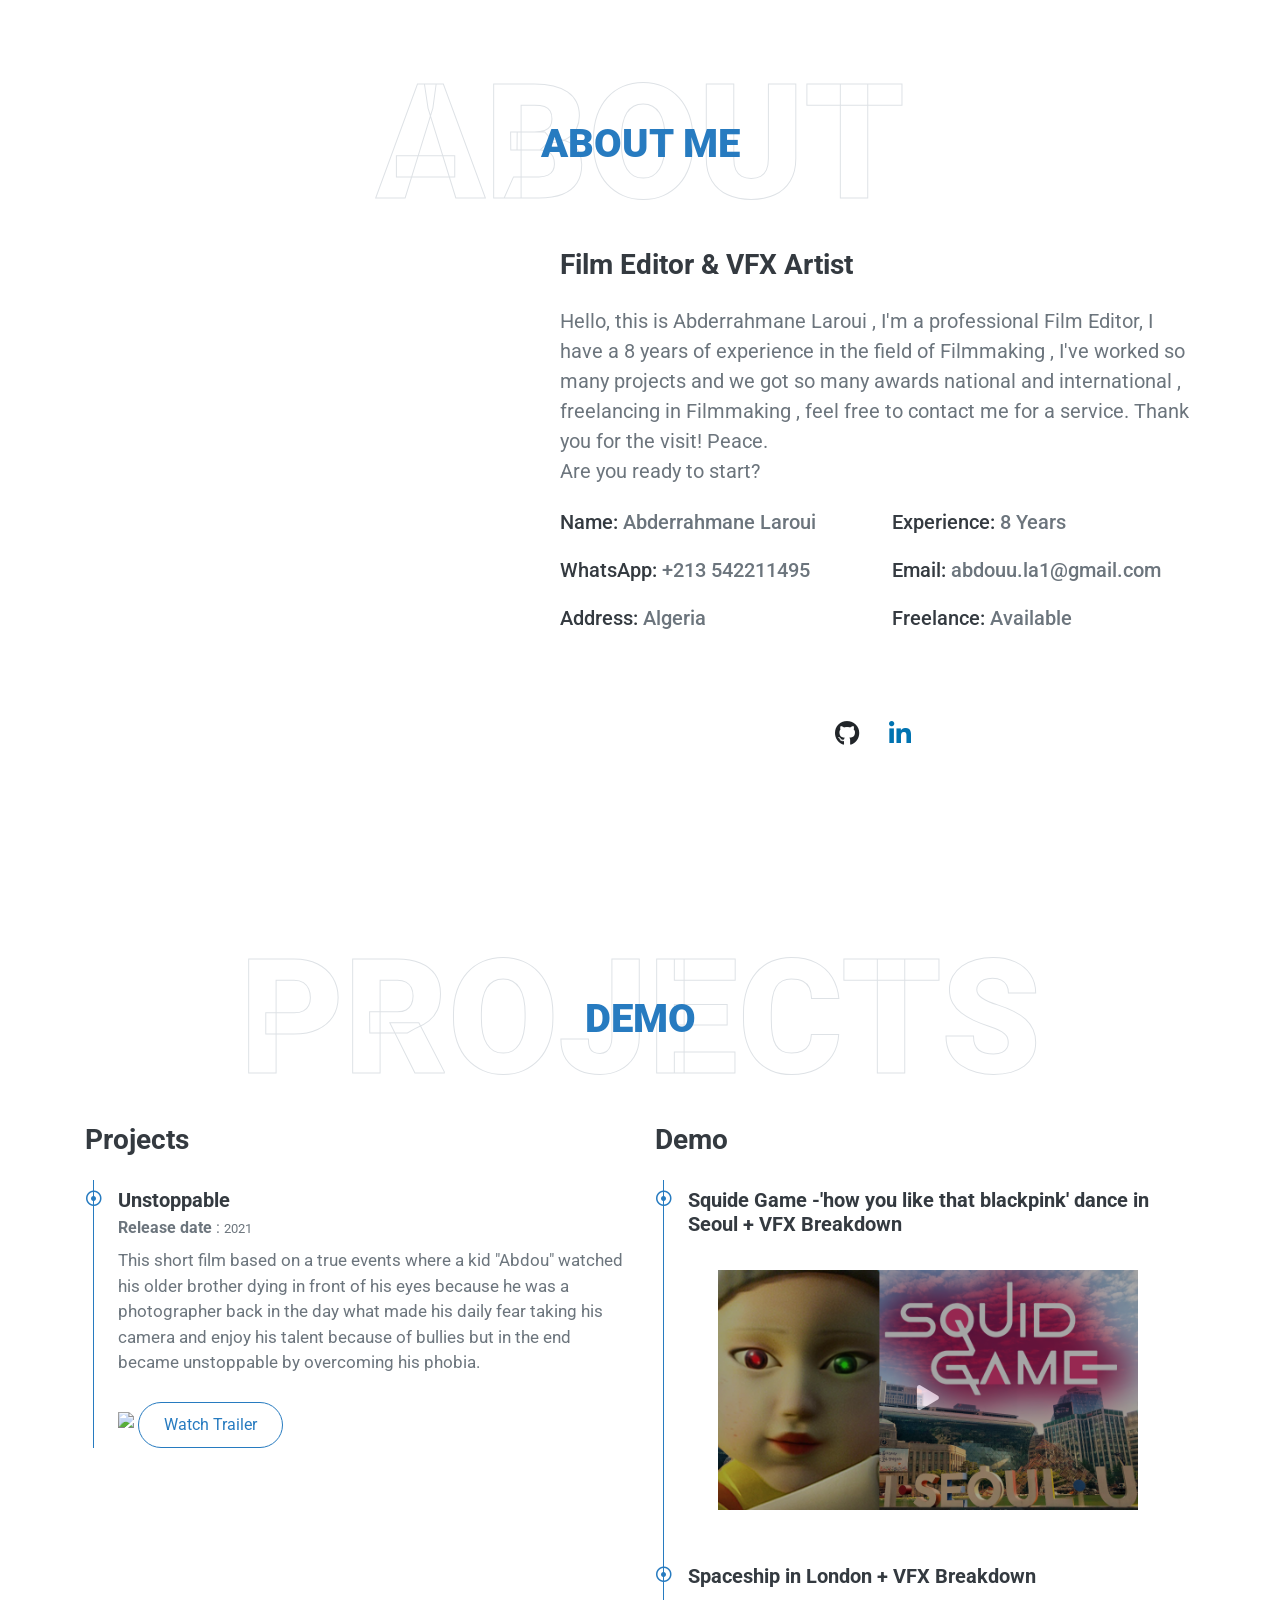
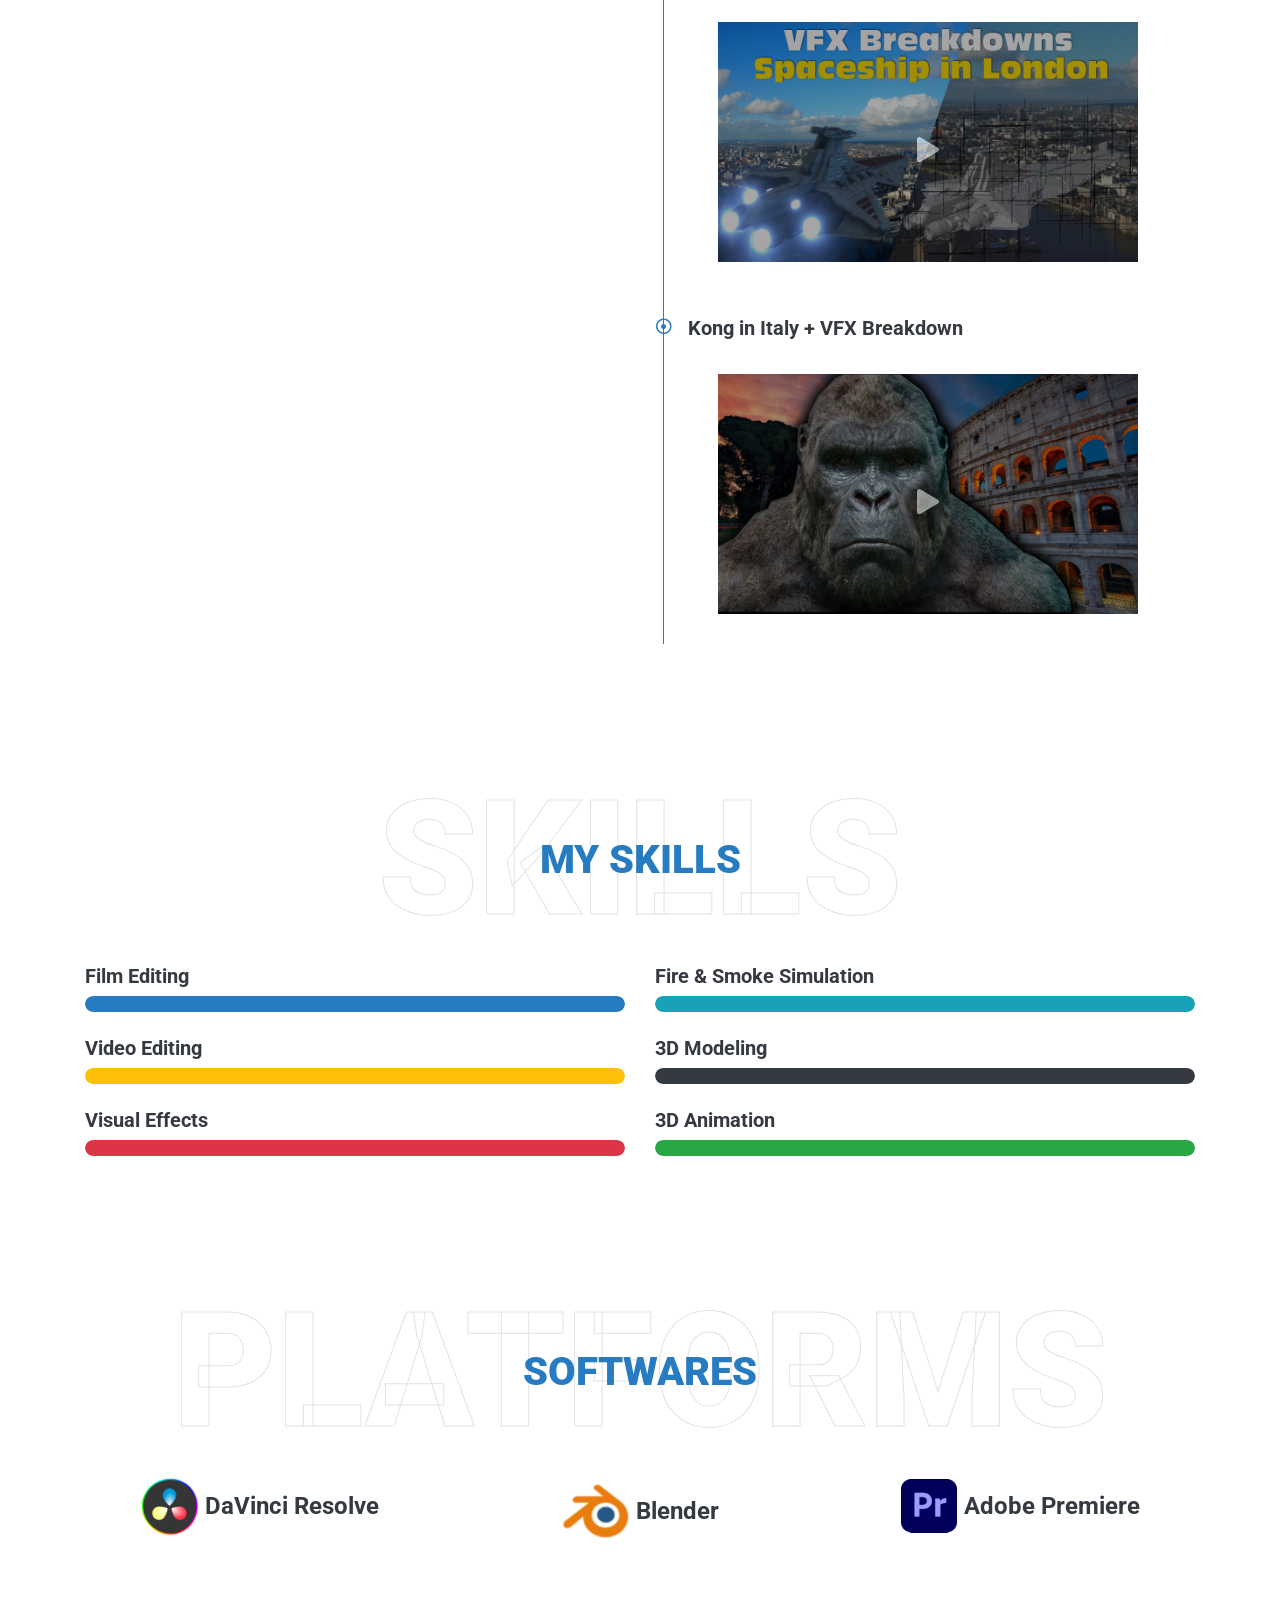
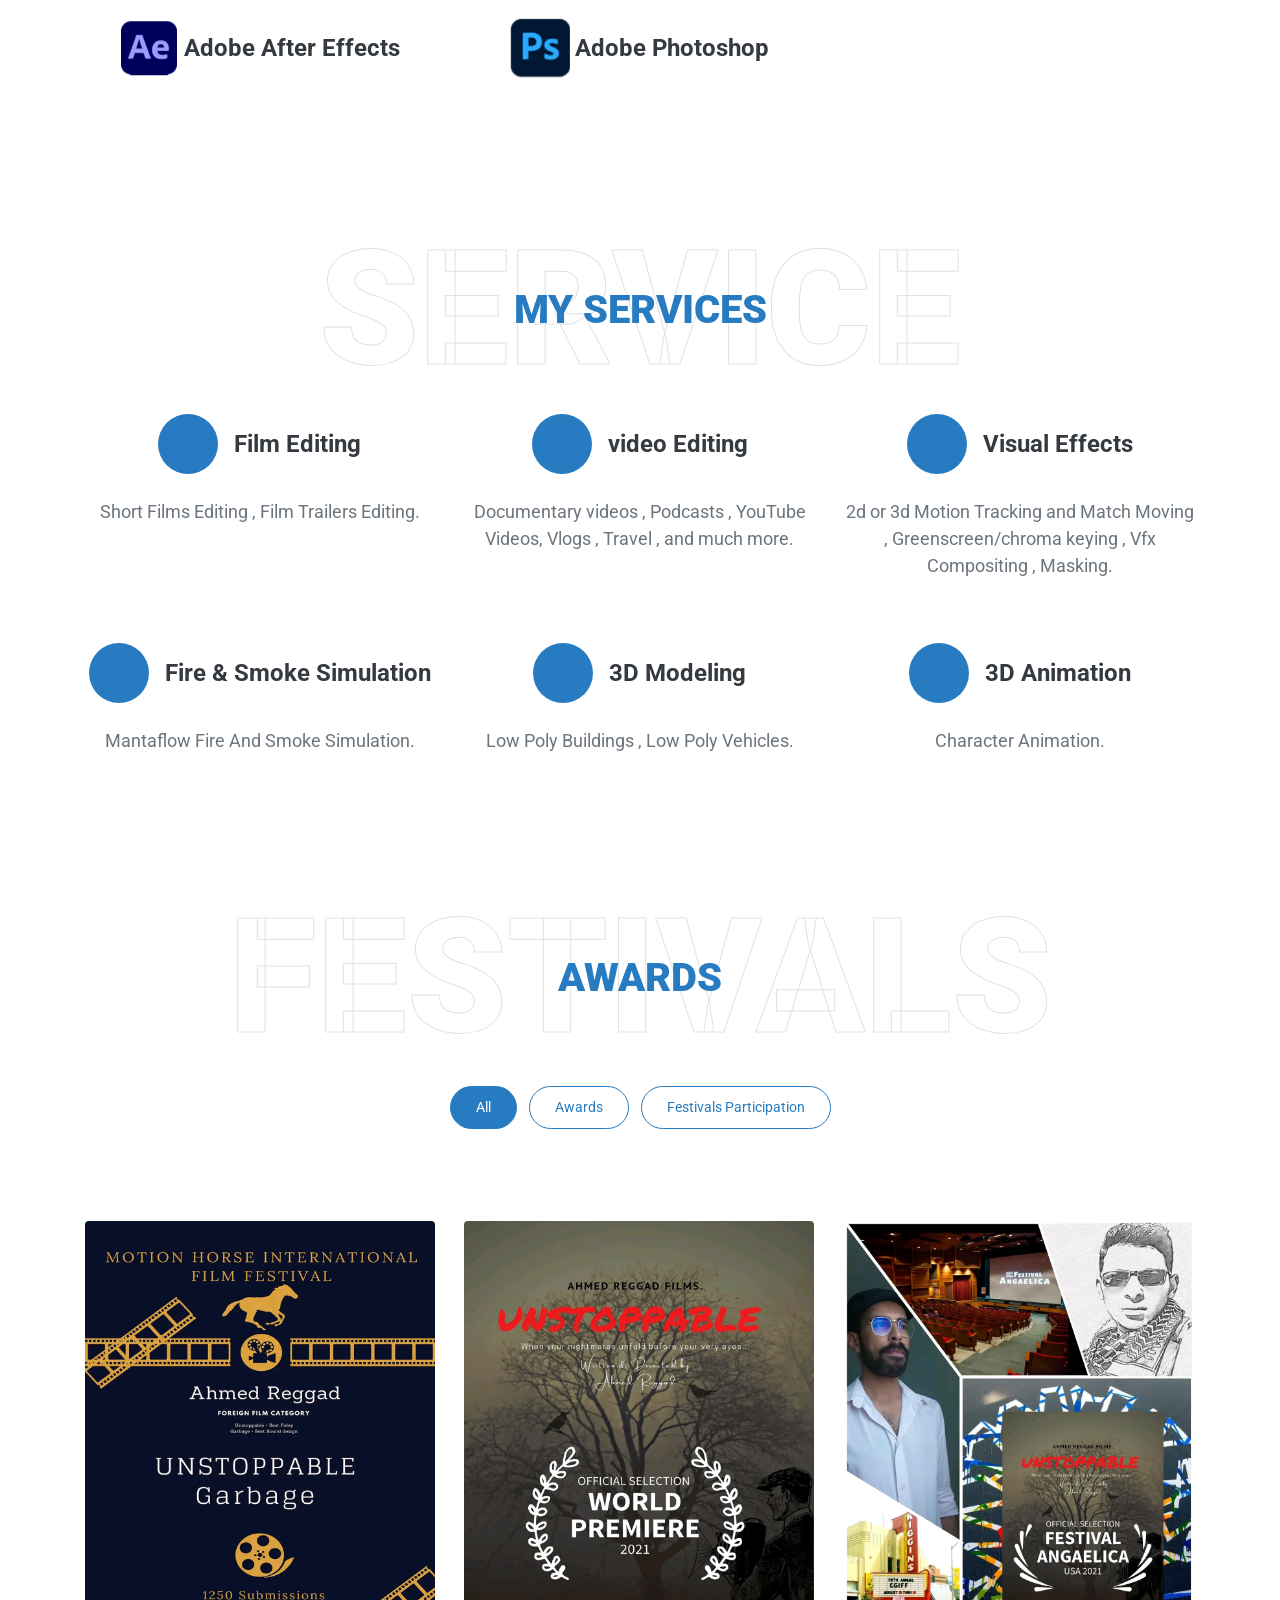
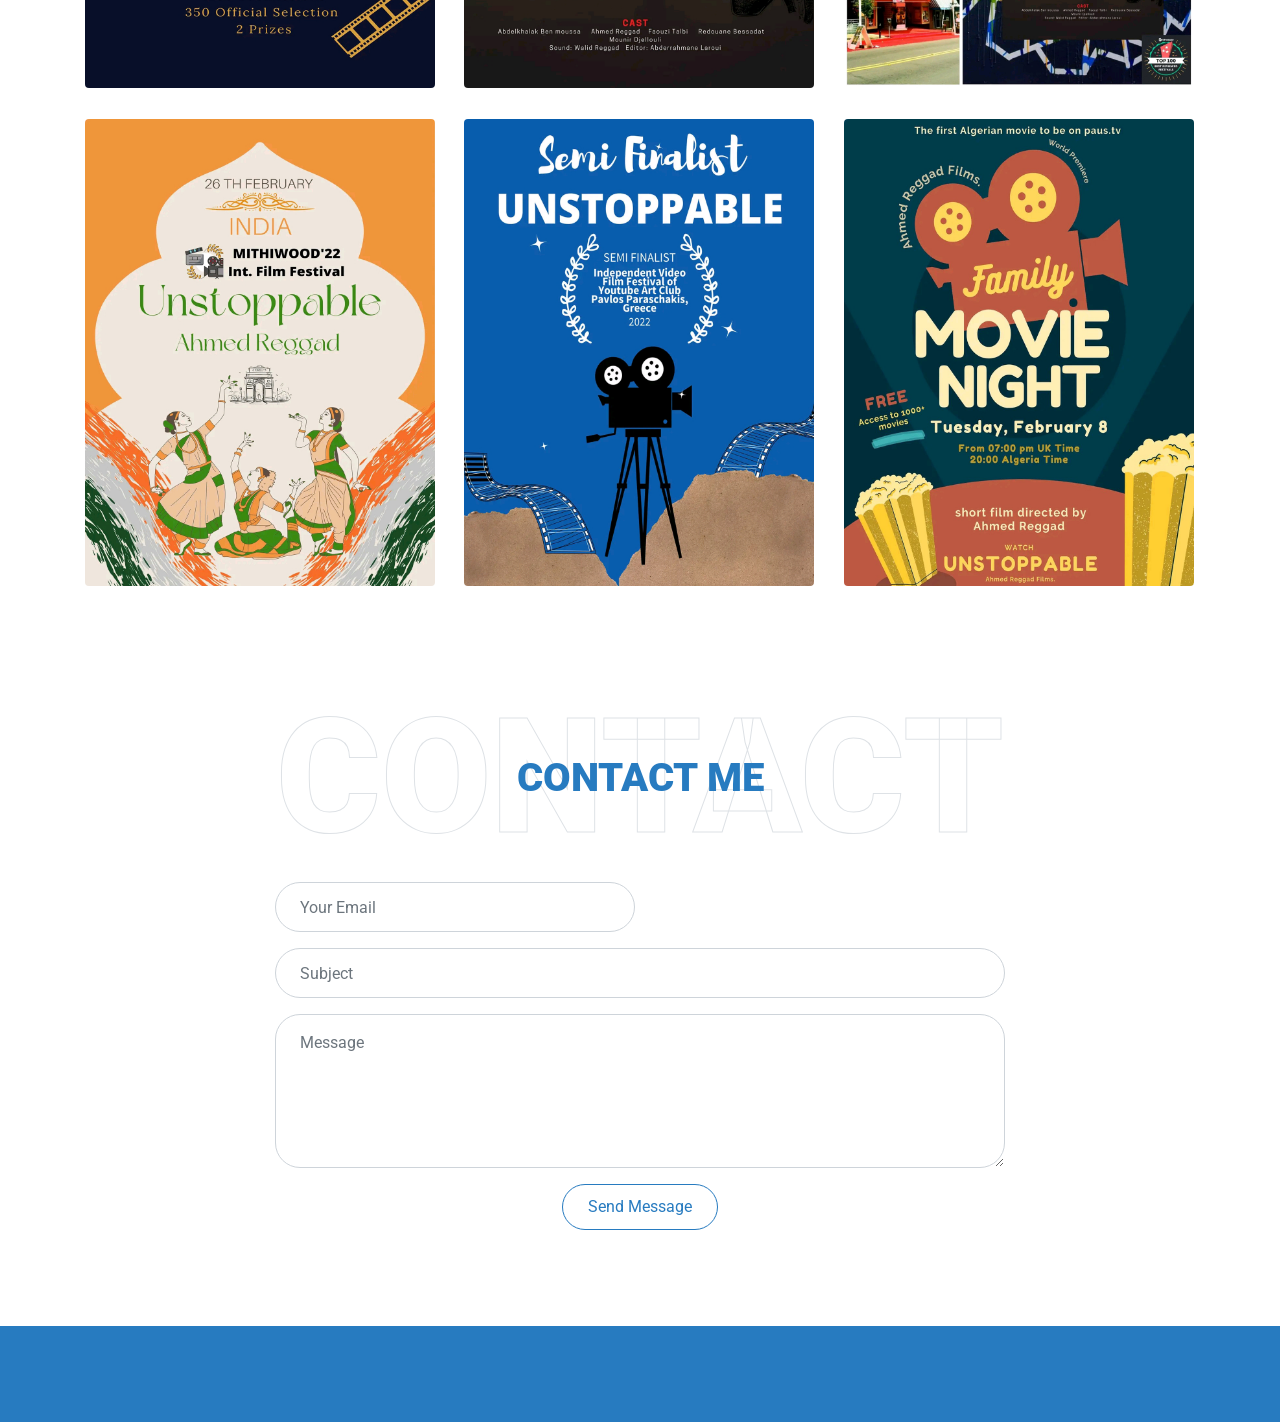
==== commit 8049cd6b: "Update index.html" ====
--- a/index.html
+++ b/index.html
@@ -185,7 +185,7 @@
             </div>
             <div class="row align-items-center">
                 <div class="col-lg-5 pb-4 pb-lg-0">
-                    <img class="img-fluid w-100 rounded-circle shadow-sm" src="img/about.png" alt="">
+                    <img class="img-fluid w-100 rounded-circle shadow-sm" src="img/about.jpeg" alt="">
                 </div>
                 <div class="col-lg-7">
                     <h3 class="mb-4">Film Editor & VFX  Artist</h3>
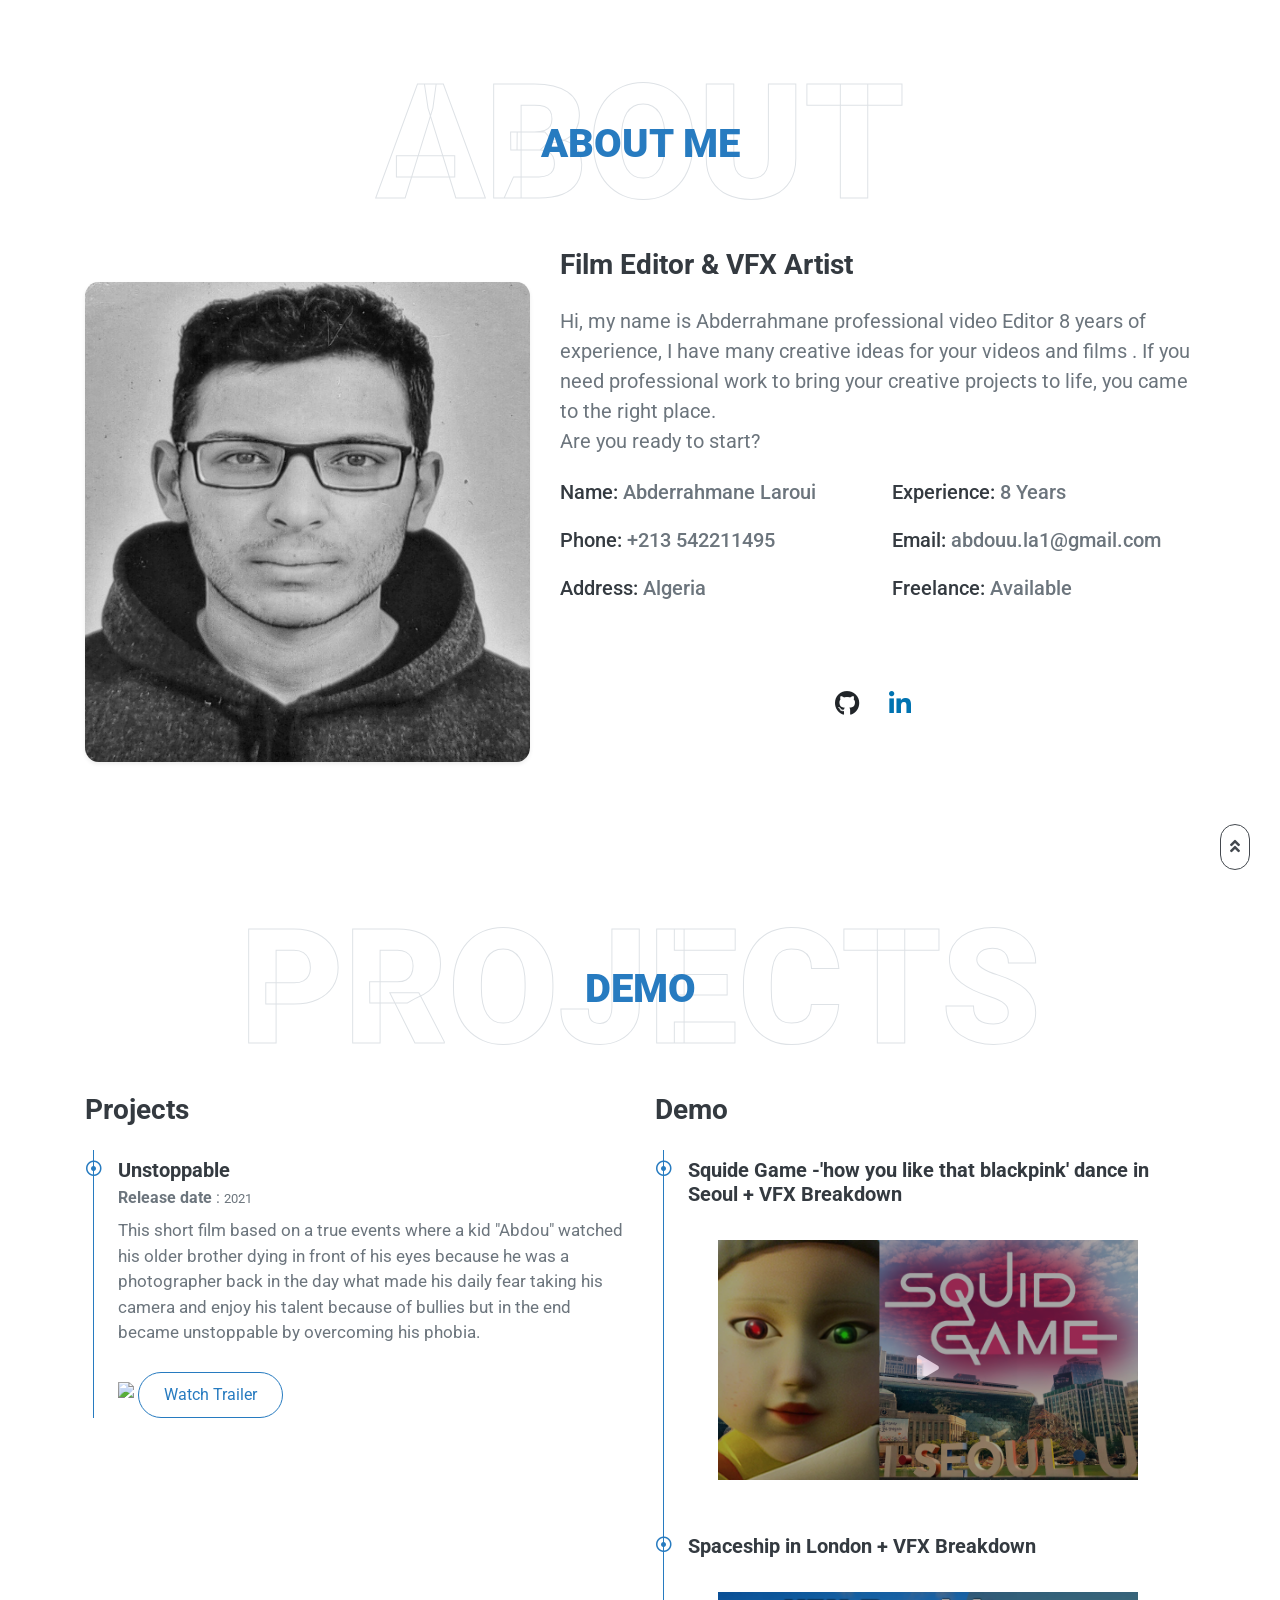
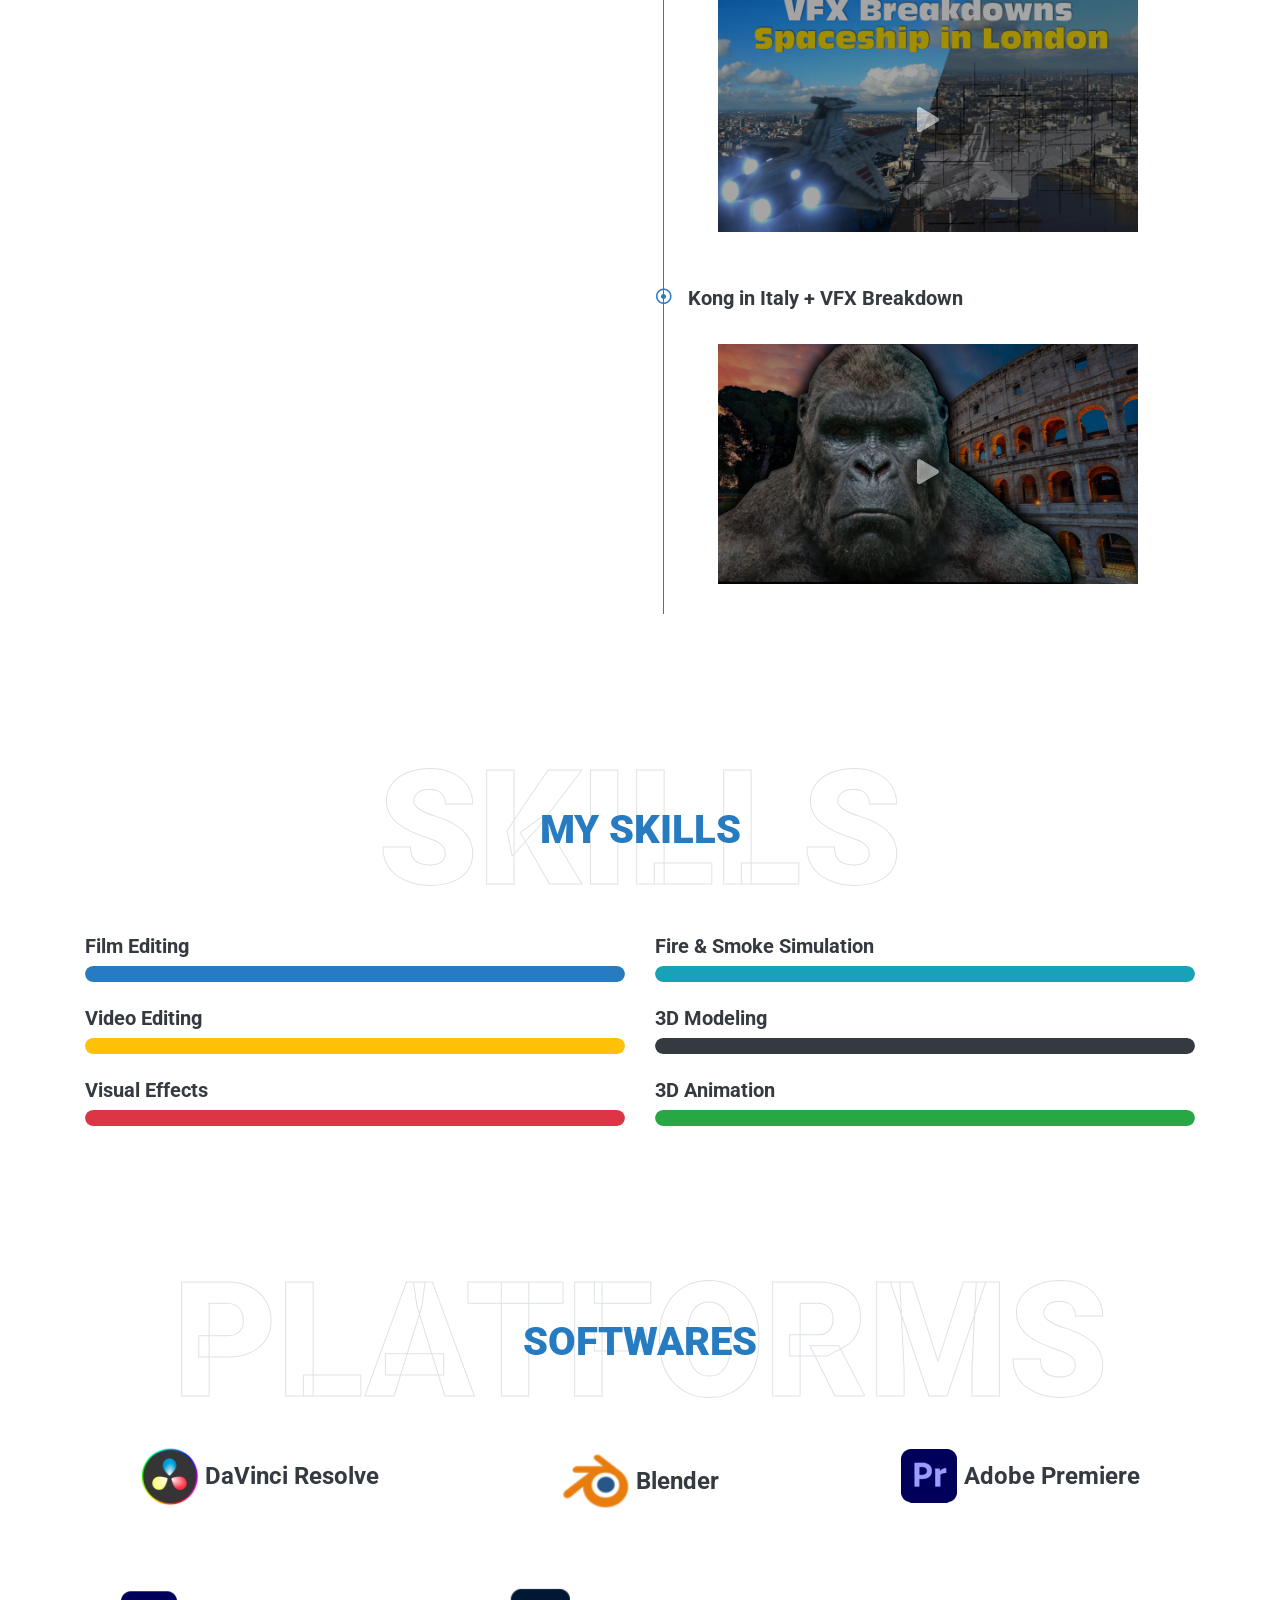
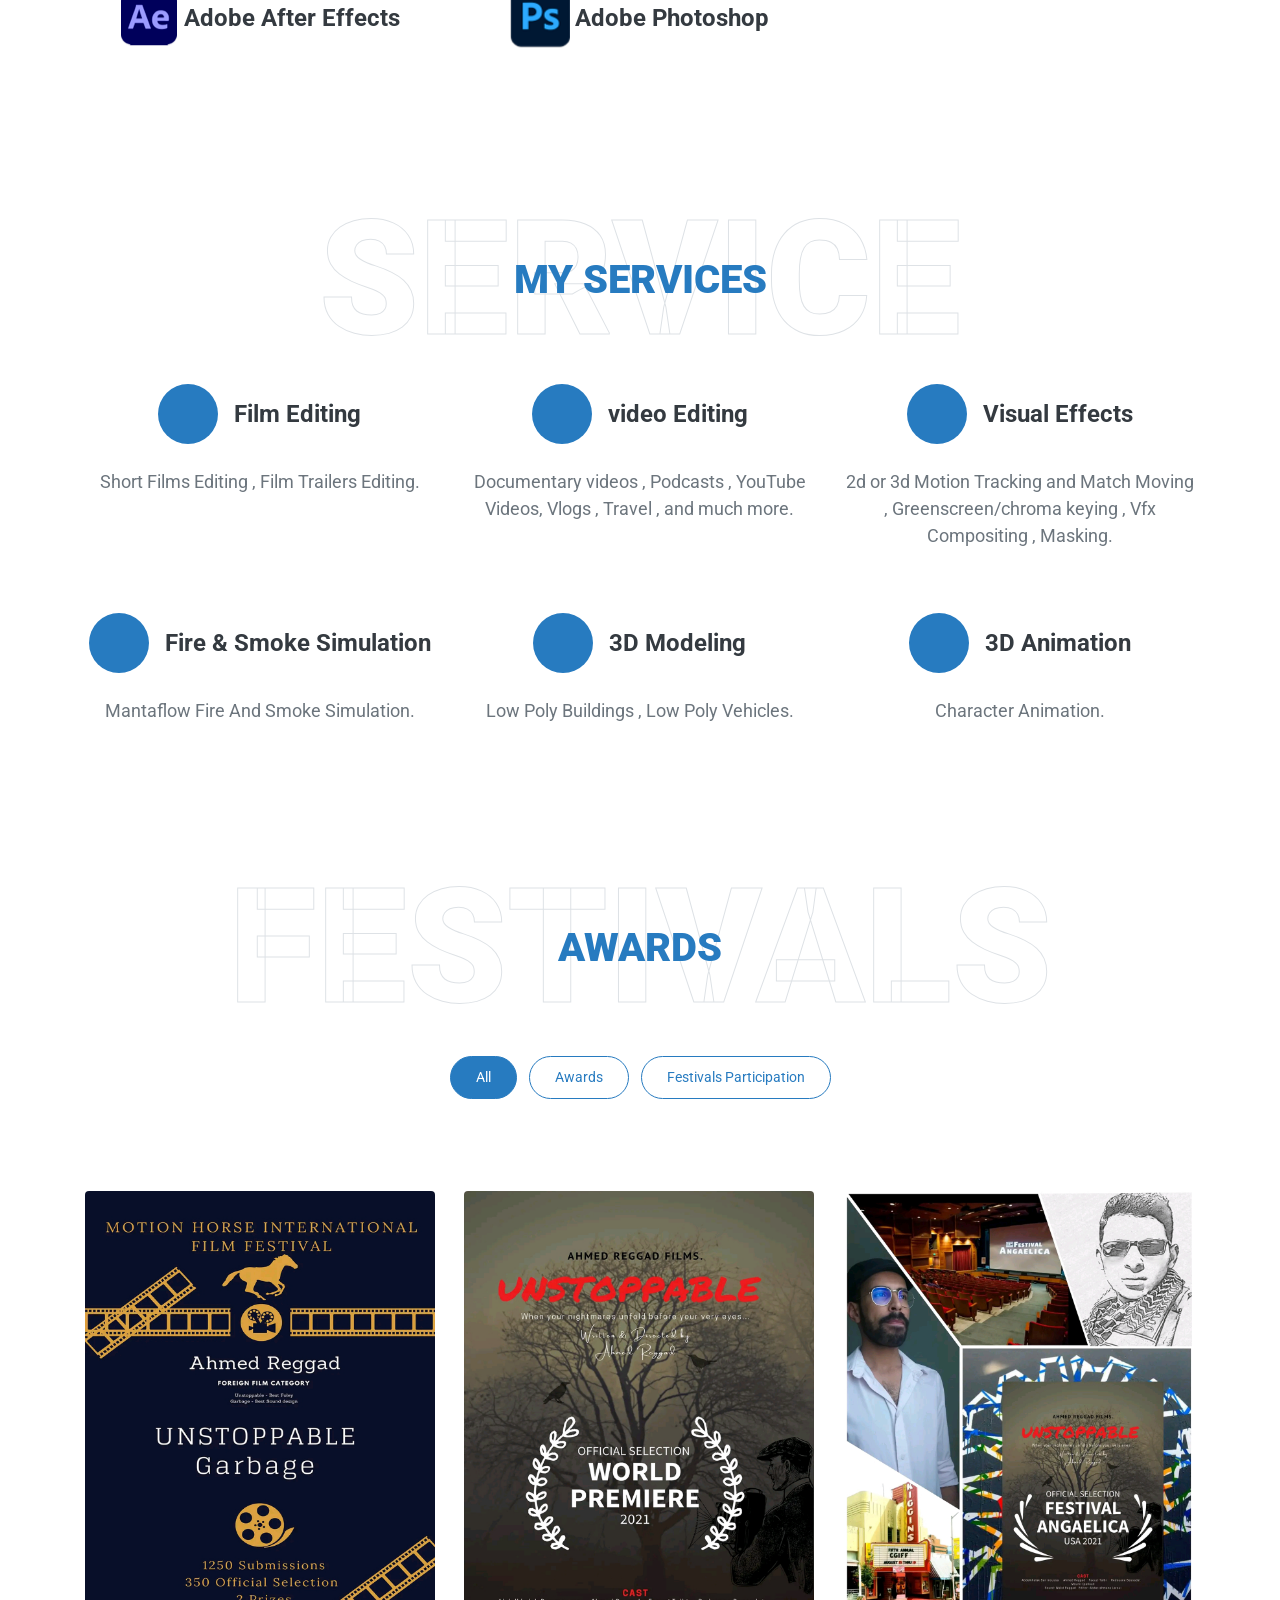
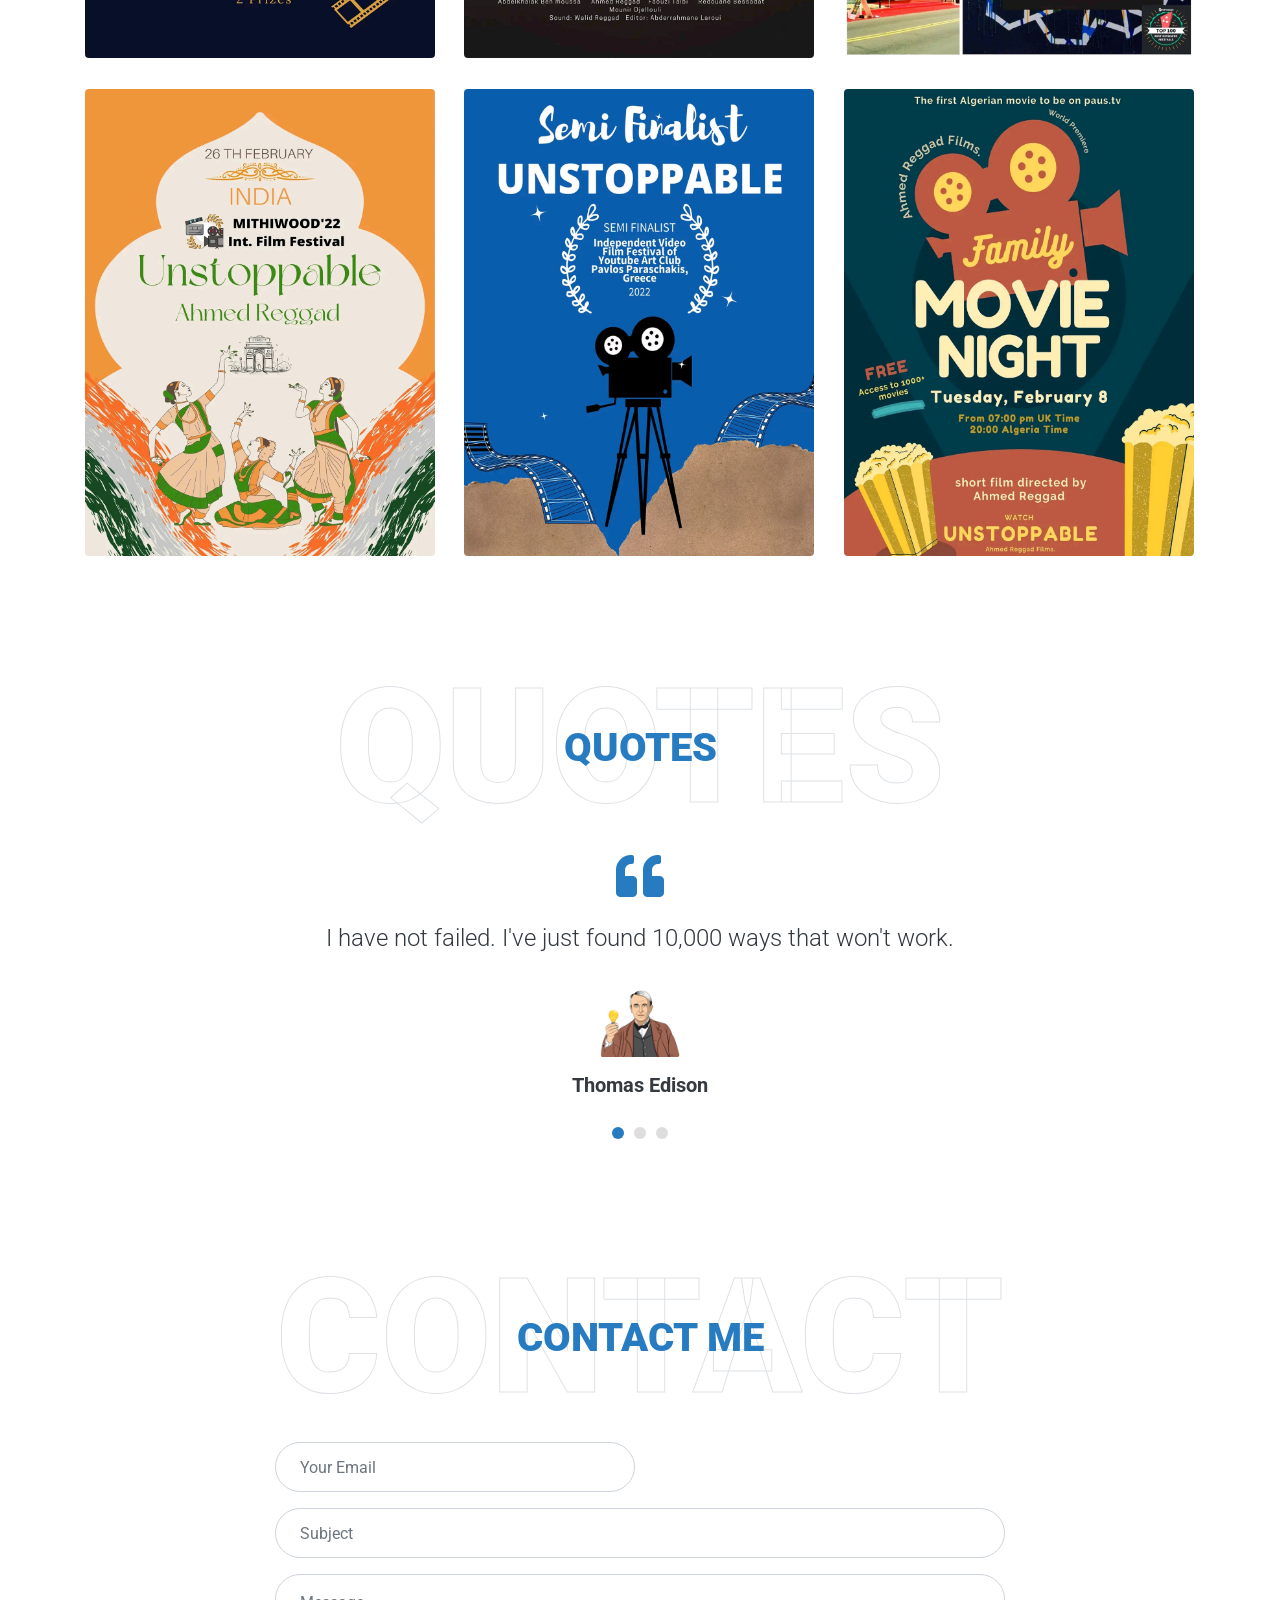
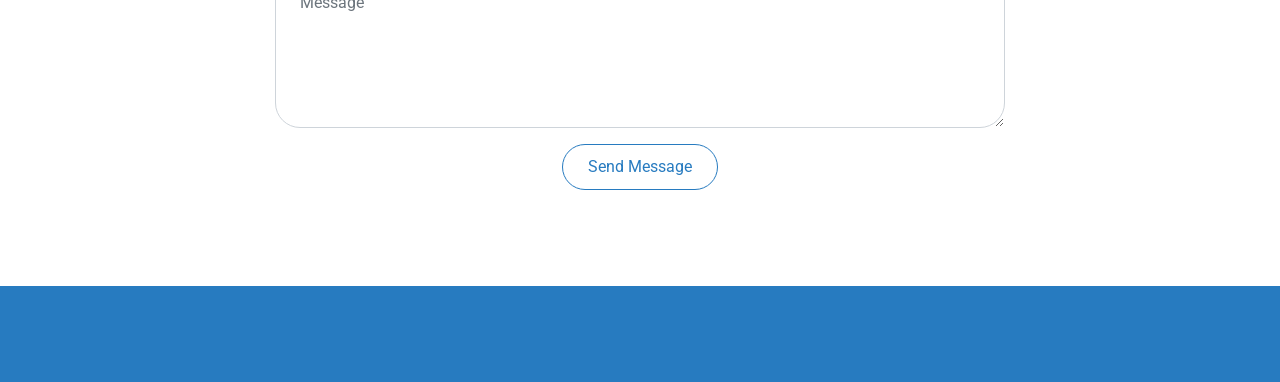
==== commit 5785a10d: "Commit change" ====
--- a/index.html
+++ b/index.html
@@ -3,7 +3,7 @@
 
 <head>
     <meta charset="utf-8">
-    <title>Film Editor & VFX  Artist</title>
+    <title>FreeFolio - Freelancer Portfolio Template</title>
     <meta content="width=device-width, initial-scale=1.0" name="viewport">
     <meta content="Free HTML Templates" name="keywords">
     <meta content="Free HTML Templates" name="description">
@@ -166,13 +166,58 @@
     <!-- Video Modal End -->
 
     
+<!--
+    <div id="Geeks2" class="modal fade">
+				<div class="modal-dialog">
+					<div class="modal-content">
+						<div class="modal-header">
+							<button type="button"
+									class="close"
+									data-dismiss="modal"
+									aria-hidden="true">×</button>
+						</div>
+						<div class="modal-body">
+							<iframe id="Geeks3" width="450" height="350"
+									src="img/Trailer.mp4"
+									frameborder="0" allowfullscreen>
+							</iframe>
+						</div>
+					</div>
+				</div>
+		</div>
+-->
+    
     
     
     
     
 
     <!-- Header Start -->
-
+<!--
+    <div class="container-fluid bg-primary d-flex align-items-center mb-5 py-5" id="home" style="min-height: 100vh;">
+        <div class="container">
+            <div class="row align-items-center">
+                <div class="col-lg-5 px-5 pl-lg-0 pb-5 pb-lg-0">
+                    <img class="img-fluid w-100 rounded-circle shadow-sm" src="img/profile.jpg" alt="">
+                </div>
+                <div class="col-lg-7 text-center text-lg-left">
+                    <h3 class="text-white font-weight-normal mb-3">I'm</h3>
+                    <h1 class="display-3 text-uppercase text-primary mb-2" style="-webkit-text-stroke: 2px #ffffff;">Kate Winslet</h1>
+                    <h1 class="typed-text-output d-inline font-weight-lighter text-white"></h1>
+                    <div class="typed-text d-none">Web Designer, Web Developer, Front End Developer, Apps Designer, Apps Developer</div>
+                    <div class="d-flex align-items-center justify-content-center justify-content-lg-start pt-5">
+                        <a href="" class="btn btn-outline-light mr-5">Download CV</a>
+                        <button type="button" class="btn-play" data-toggle="modal"
+                            data-src="https://www.youtube.com/embed/DWRcNpR6Kdc" data-target="#videoModal">
+                            <span></span>
+                        </button>
+                        <h5 class="font-weight-normal text-white m-0 ml-4 d-none d-sm-block">Play Video</h5>
+                    </div>
+                </div>
+            </div>
+        </div>
+    </div>
+-->
     <!-- Header End -->
 
 
@@ -185,16 +230,20 @@
             </div>
             <div class="row align-items-center">
                 <div class="col-lg-5 pb-4 pb-lg-0">
-                    <img class="img-fluid w-100 rounded-circle shadow-sm" src="img/about.jpeg" alt="">
+                    <img class="img-fluid w-150 rounded-circle shadow-sm" src="img/about.jpeg" alt="" style="width: 460px; height: 480px">
                 </div>
                 <div class="col-lg-7">
                     <h3 class="mb-4">Film Editor & VFX  Artist</h3>
-                    <p style="font-size: 20px">Hello, this is Abderrahmane Laroui , I'm a professional Film Editor, I have a 8 years of experience in the field of Filmmaking , I've worked so many projects and we got so many awards national and international , freelancing in Filmmaking , feel free to contact me for a service. Thank you for the visit! Peace.<br>
+                    <p style="font-size: 20px">Hi, my name is Abderrahmane
+                        professional video Editor 8 years of experience, 
+                        I have many creative ideas for your videos and films .
+                        If you need professional work to bring your creative projects to life, 
+                        you came to the right place.<br>
                         Are you ready to start?</p>
                     <div class="row mb-3">
                         <div class="col-sm-6 py-2"><h5>Name: <span class="text-secondary">Abderrahmane Laroui </span></h5></div>
                         <div class="col-sm-6 py-2"><h5>Experience: <span class="text-secondary">8 Years</span></h5></div>
-                        <div class="col-sm-6 py-2"><h5>WhatsApp: <span class="text-secondary">+213 542211495</span></h5></div>
+                        <div class="col-sm-6 py-2"><h5>Phone: <span class="text-secondary">+213 542211495</span></h5></div>
                         <div class="col-sm-6 py-2"><h5>Email: <span class="text-secondary">abdouu.la1@gmail.com</span></h5></div>
                         <div class="col-sm-6 py-2"><h5>Address: <span class="text-secondary">Algeria</span></h5></div>
                         <div class="col-sm-6 py-2"><h5>Freelance: <span class="text-secondary">Available</span></h5></div>
@@ -235,6 +284,30 @@
                             <img class="img-fluid" src="img/PORTFOLIO_1.jpg" style="width: 450px"/>
                             <a href="#videoModal1" class="btn btn-outline-primary" style="margin-top: 10px" data-toggle="modal">Watch Trailer</a>
                         </div>
+<!--
+                        <div class="position-relative mb-4">
+                            <i class="far fa-dot-circle text-primary position-absolute" style="top: 2px; left: -32px;"></i>
+                            <h5 class="font-weight-bold mb-1">Unstoppable</h5>
+                            <p class="mb-2"><strong>Release date</strong> : <small>2021</small></p>
+                            <p>Tempor eos dolore amet tempor dolor tempor. Dolore ea magna sit amet dolor eirmod. Eos ipsum est tempor dolor. Clita lorem kasd sed ea lorem diam ea lorem eirmod duo sit ipsum stet lorem diam</p>
+                            <img class="img-fluid" src="img/PORTFOLIO_1.jpg" style="width: 450px"/>
+                            <a href="#videoModal1" class="btn btn-outline-primary" style="margin-top: 10px" data-toggle="modal">Watch Trailer</a>
+                        </div>
+-->
+<!--
+                        <div class="position-relative mb-4">
+                            <i class="far fa-dot-circle text-primary position-absolute" style="top: 2px; left: -32px;"></i>
+                            <h5 class="font-weight-bold mb-1">Master In CSE</h5>
+                            <p class="mb-2"><strong>Cambridge University</strong> | <small>2000 - 2050</small></p>
+                            <p>Tempor eos dolore amet tempor dolor tempor. Dolore ea magna sit amet dolor eirmod. Eos ipsum est tempor dolor. Clita lorem kasd sed ea lorem diam ea lorem eirmod duo sit ipsum stet lorem diam</p>
+                        </div>
+                        <div class="position-relative mb-4">
+                            <i class="far fa-dot-circle text-primary position-absolute" style="top: 2px; left: -32px;"></i>
+                            <h5 class="font-weight-bold mb-1">Master In CSE</h5>
+                            <p class="mb-2"><strong>Cambridge University</strong> | <small>2000 - 2050</small></p>
+                            <p>Tempor eos dolore amet tempor dolor tempor. Dolore ea magna sit amet dolor eirmod. Eos ipsum est tempor dolor. Clita lorem kasd sed ea lorem diam ea lorem eirmod duo sit ipsum stet lorem diam</p>
+                        </div>
+-->
                     </div>
                 </div>
                 <div class="col-lg-6">
@@ -559,6 +632,90 @@
     </div>
     <!-- Awards End -->
 
+
+    <!-- Quotes Start -->
+    <div class="container-fluid py-5" id="quote">
+        <div class="container">
+            <div class="position-relative d-flex align-items-center justify-content-center">
+                <h1 class="display-1 text-uppercase text-white" style="-webkit-text-stroke: 1px #dee2e6;">Quotes</h1>
+                <h1 class="position-absolute text-uppercase text-primary">Quotes</h1>
+            </div>
+            <div class="row justify-content-center">
+                <div class="col-lg-8">
+                    <div class="owl-carousel testimonial-carousel">
+                        <div class="text-center">
+                            <i class="fa fa-3x fa-quote-left text-primary mb-4"></i>
+                            <h4 class="font-weight-light mb-4">I have not failed. I've just found 10,000 ways that won't work.</h4>
+                            <img class="img-fluid rounded-circle mx-auto mb-3" src="img/202201191141444144.jpg" style="width: 80px; height: 80px;">
+                            <h5 class="font-weight-bold m-0">Thomas Edison</h5>
+                        </div>
+                        <div class="text-center">
+                            <i class="fa fa-3x fa-quote-left text-primary mb-4"></i>
+                            <h4 class="font-weight-light mb-4">I never lose. I either win or learn.</h4>
+                            <img class="img-fluid rounded-circle mx-auto mb-3" src="img/N%20M.jpg" style="width: 80px; height: 80px;">
+                            <h5 class="font-weight-bold m-0">Nelson Mandela</h5>
+                        </div>
+                        <div class="text-center">
+                            <i class="fa fa-3x fa-quote-left text-primary mb-4"></i>
+                            <h4 class="font-weight-light mb-4">Once you stop learning you start dying.</h4>
+                            <img class="img-fluid rounded-circle mx-auto mb-3" src="img/Albert_Einstein_Head.jpg" style="width: 80px; height: 80px;">
+                            <h5 class="font-weight-bold m-0">Albert Einstein</h5>
+                        </div>
+                    </div>
+                </div>
+            </div>
+        </div>
+    </div>
+    <!-- Quotes End -->
+
+
+    <!-- Blog Start -->
+<!--
+    <div class="container-fluid pt-5" id="blog">
+        <div class="container">
+            <div class="position-relative d-flex align-items-center justify-content-center">
+                <h1 class="display-1 text-uppercase text-white" style="-webkit-text-stroke: 1px #dee2e6;">Blog</h1>
+                <h1 class="position-absolute text-uppercase text-primary">Latest Blog</h1>
+            </div>
+            <div class="row">
+                <div class="col-lg-4 mb-5">
+                    <div class="position-relative mb-4">
+                        <img class="img-fluid rounded w-100" src="img/blog-1.jpg" alt="">
+                        <div class="blog-date">
+                            <h4 class="font-weight-bold mb-n1">01</h4>
+                            <small class="text-white text-uppercase">Jan</small>
+                        </div>
+                    </div>
+                    <h5 class="font-weight-medium mb-4">Rebum lorem no eos ut ipsum diam tempor sed rebum elitr ipsum</h5>
+                    <a class="btn btn-sm btn-outline-primary py-2" href="">Read More</a>
+                </div>
+                <div class="col-lg-4 mb-5">
+                    <div class="position-relative mb-4">
+                        <img class="img-fluid rounded w-100" src="img/blog-2.jpg" alt="">
+                        <div class="blog-date">
+                            <h4 class="font-weight-bold mb-n1">01</h4>
+                            <small class="text-white text-uppercase">Jan</small>
+                        </div>
+                    </div>
+                    <h5 class="font-weight-medium mb-4">Rebum lorem no eos ut ipsum diam tempor sed rebum elitr ipsum</h5>
+                    <a class="btn btn-sm btn-outline-primary py-2" href="">Read More</a>
+                </div>
+                <div class="col-lg-4 mb-5">
+                    <div class="position-relative mb-4">
+                        <img class="img-fluid rounded w-100" src="img/blog-3.jpg" alt="">
+                        <div class="blog-date">
+                            <h4 class="font-weight-bold mb-n1">01</h4>
+                            <small class="text-white text-uppercase">Jan</small>
+                        </div>
+                    </div>
+                    <h5 class="font-weight-medium mb-4">Rebum lorem no eos ut ipsum diam tempor sed rebum elitr ipsum</h5>
+                    <a class="btn btn-sm btn-outline-primary py-2" href="">Read More</a>
+                </div>
+            </div>
+        </div>
+    </div>
+-->
+    <!-- Blog End -->
 
 
     <!-- Contact Start -->
--- a/css/style.css
+++ b/css/style.css
@@ -6552,7 +6552,7 @@
 }
 
 .rounded-circle {
-  border-radius: 50% !important;
+  border-radius: 3% !important;
 }
 
 .rounded-pill {
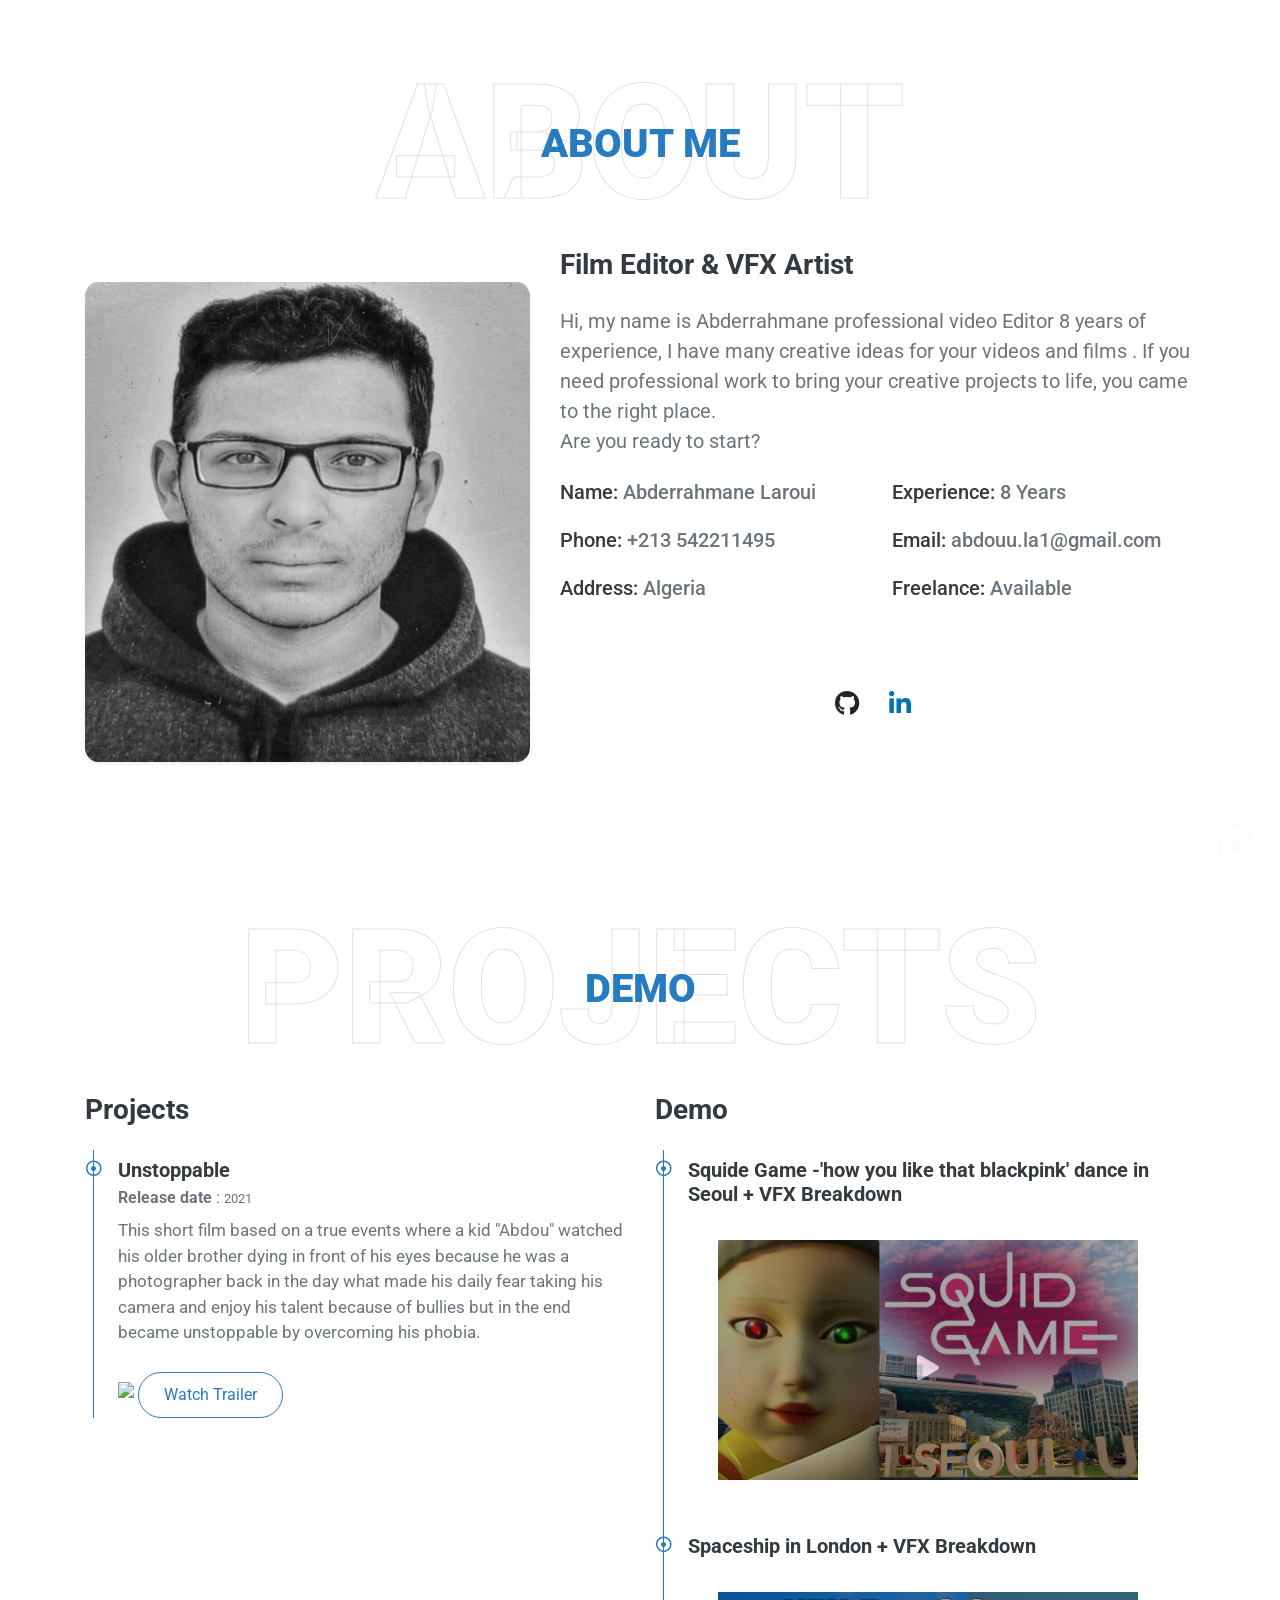
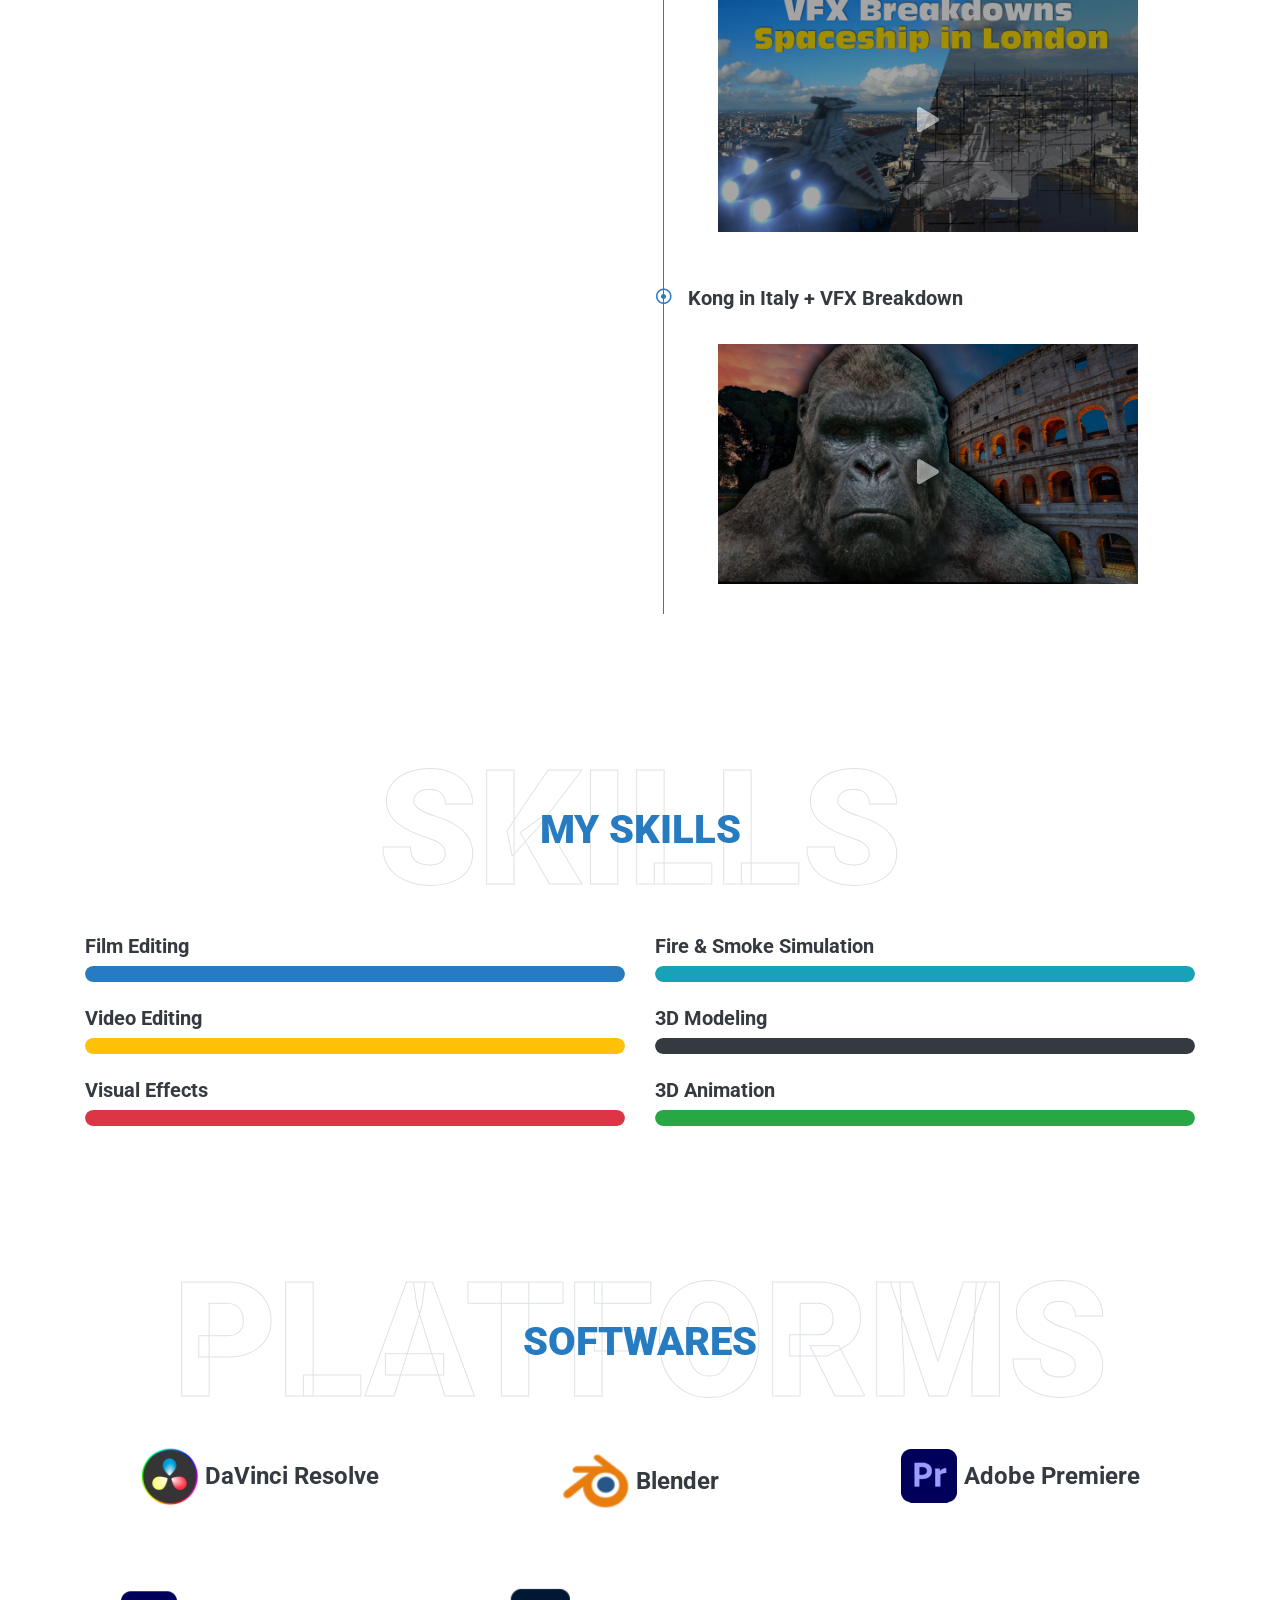
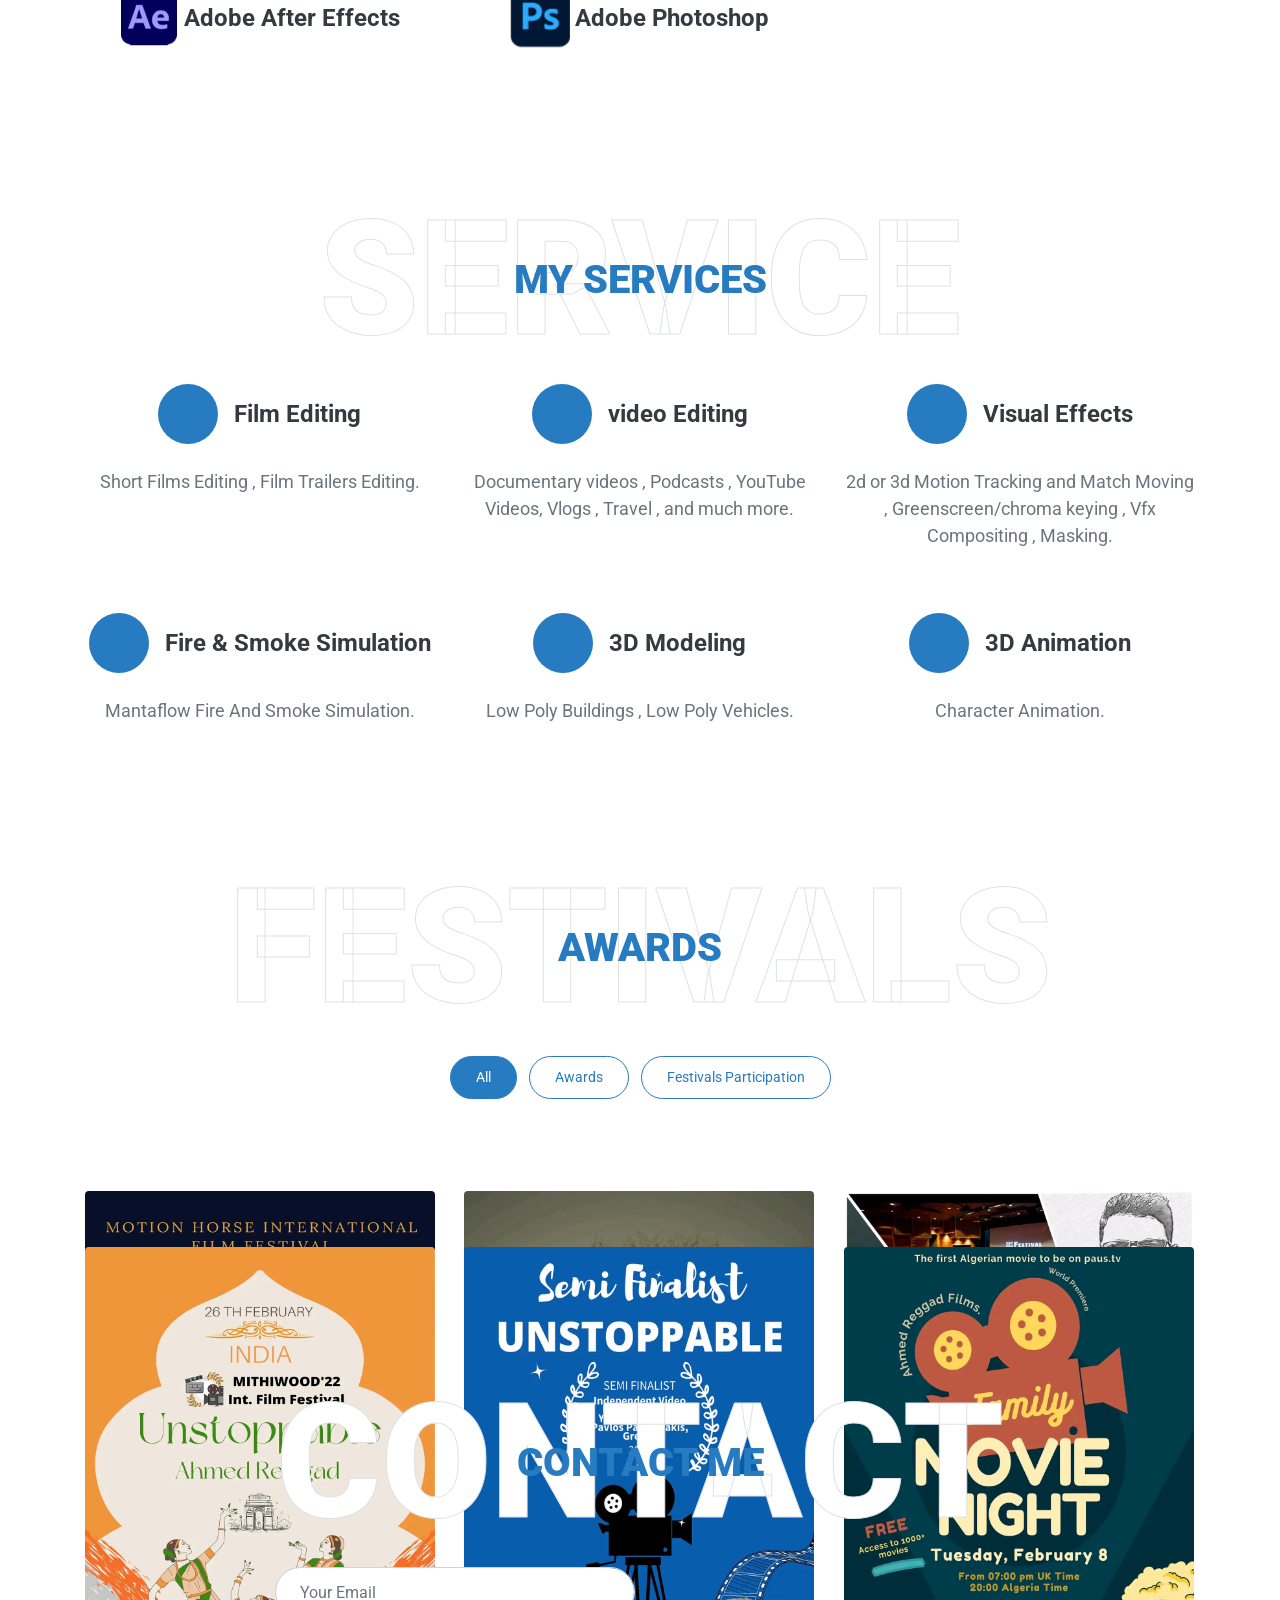
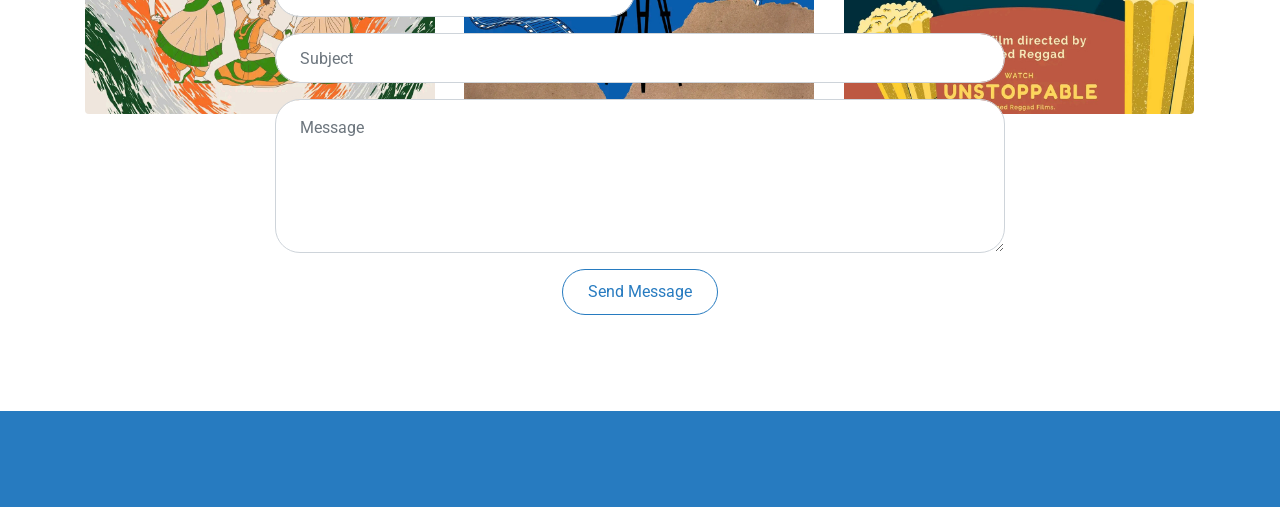
==== commit ad8190ed: "Update index.html" ====
--- a/index.html
+++ b/index.html
@@ -631,93 +631,6 @@
         </div>
     </div>
     <!-- Awards End -->
-
-
-    <!-- Quotes Start -->
-    <div class="container-fluid py-5" id="quote">
-        <div class="container">
-            <div class="position-relative d-flex align-items-center justify-content-center">
-                <h1 class="display-1 text-uppercase text-white" style="-webkit-text-stroke: 1px #dee2e6;">Quotes</h1>
-                <h1 class="position-absolute text-uppercase text-primary">Quotes</h1>
-            </div>
-            <div class="row justify-content-center">
-                <div class="col-lg-8">
-                    <div class="owl-carousel testimonial-carousel">
-                        <div class="text-center">
-                            <i class="fa fa-3x fa-quote-left text-primary mb-4"></i>
-                            <h4 class="font-weight-light mb-4">I have not failed. I've just found 10,000 ways that won't work.</h4>
-                            <img class="img-fluid rounded-circle mx-auto mb-3" src="img/202201191141444144.jpg" style="width: 80px; height: 80px;">
-                            <h5 class="font-weight-bold m-0">Thomas Edison</h5>
-                        </div>
-                        <div class="text-center">
-                            <i class="fa fa-3x fa-quote-left text-primary mb-4"></i>
-                            <h4 class="font-weight-light mb-4">I never lose. I either win or learn.</h4>
-                            <img class="img-fluid rounded-circle mx-auto mb-3" src="img/N%20M.jpg" style="width: 80px; height: 80px;">
-                            <h5 class="font-weight-bold m-0">Nelson Mandela</h5>
-                        </div>
-                        <div class="text-center">
-                            <i class="fa fa-3x fa-quote-left text-primary mb-4"></i>
-                            <h4 class="font-weight-light mb-4">Once you stop learning you start dying.</h4>
-                            <img class="img-fluid rounded-circle mx-auto mb-3" src="img/Albert_Einstein_Head.jpg" style="width: 80px; height: 80px;">
-                            <h5 class="font-weight-bold m-0">Albert Einstein</h5>
-                        </div>
-                    </div>
-                </div>
-            </div>
-        </div>
-    </div>
-    <!-- Quotes End -->
-
-
-    <!-- Blog Start -->
-<!--
-    <div class="container-fluid pt-5" id="blog">
-        <div class="container">
-            <div class="position-relative d-flex align-items-center justify-content-center">
-                <h1 class="display-1 text-uppercase text-white" style="-webkit-text-stroke: 1px #dee2e6;">Blog</h1>
-                <h1 class="position-absolute text-uppercase text-primary">Latest Blog</h1>
-            </div>
-            <div class="row">
-                <div class="col-lg-4 mb-5">
-                    <div class="position-relative mb-4">
-                        <img class="img-fluid rounded w-100" src="img/blog-1.jpg" alt="">
-                        <div class="blog-date">
-                            <h4 class="font-weight-bold mb-n1">01</h4>
-                            <small class="text-white text-uppercase">Jan</small>
-                        </div>
-                    </div>
-                    <h5 class="font-weight-medium mb-4">Rebum lorem no eos ut ipsum diam tempor sed rebum elitr ipsum</h5>
-                    <a class="btn btn-sm btn-outline-primary py-2" href="">Read More</a>
-                </div>
-                <div class="col-lg-4 mb-5">
-                    <div class="position-relative mb-4">
-                        <img class="img-fluid rounded w-100" src="img/blog-2.jpg" alt="">
-                        <div class="blog-date">
-                            <h4 class="font-weight-bold mb-n1">01</h4>
-                            <small class="text-white text-uppercase">Jan</small>
-                        </div>
-                    </div>
-                    <h5 class="font-weight-medium mb-4">Rebum lorem no eos ut ipsum diam tempor sed rebum elitr ipsum</h5>
-                    <a class="btn btn-sm btn-outline-primary py-2" href="">Read More</a>
-                </div>
-                <div class="col-lg-4 mb-5">
-                    <div class="position-relative mb-4">
-                        <img class="img-fluid rounded w-100" src="img/blog-3.jpg" alt="">
-                        <div class="blog-date">
-                            <h4 class="font-weight-bold mb-n1">01</h4>
-                            <small class="text-white text-uppercase">Jan</small>
-                        </div>
-                    </div>
-                    <h5 class="font-weight-medium mb-4">Rebum lorem no eos ut ipsum diam tempor sed rebum elitr ipsum</h5>
-                    <a class="btn btn-sm btn-outline-primary py-2" href="">Read More</a>
-                </div>
-            </div>
-        </div>
-    </div>
--->
-    <!-- Blog End -->
-
-
     <!-- Contact Start -->
     <div class="container-fluid py-5" id="contact">
         <div class="container">
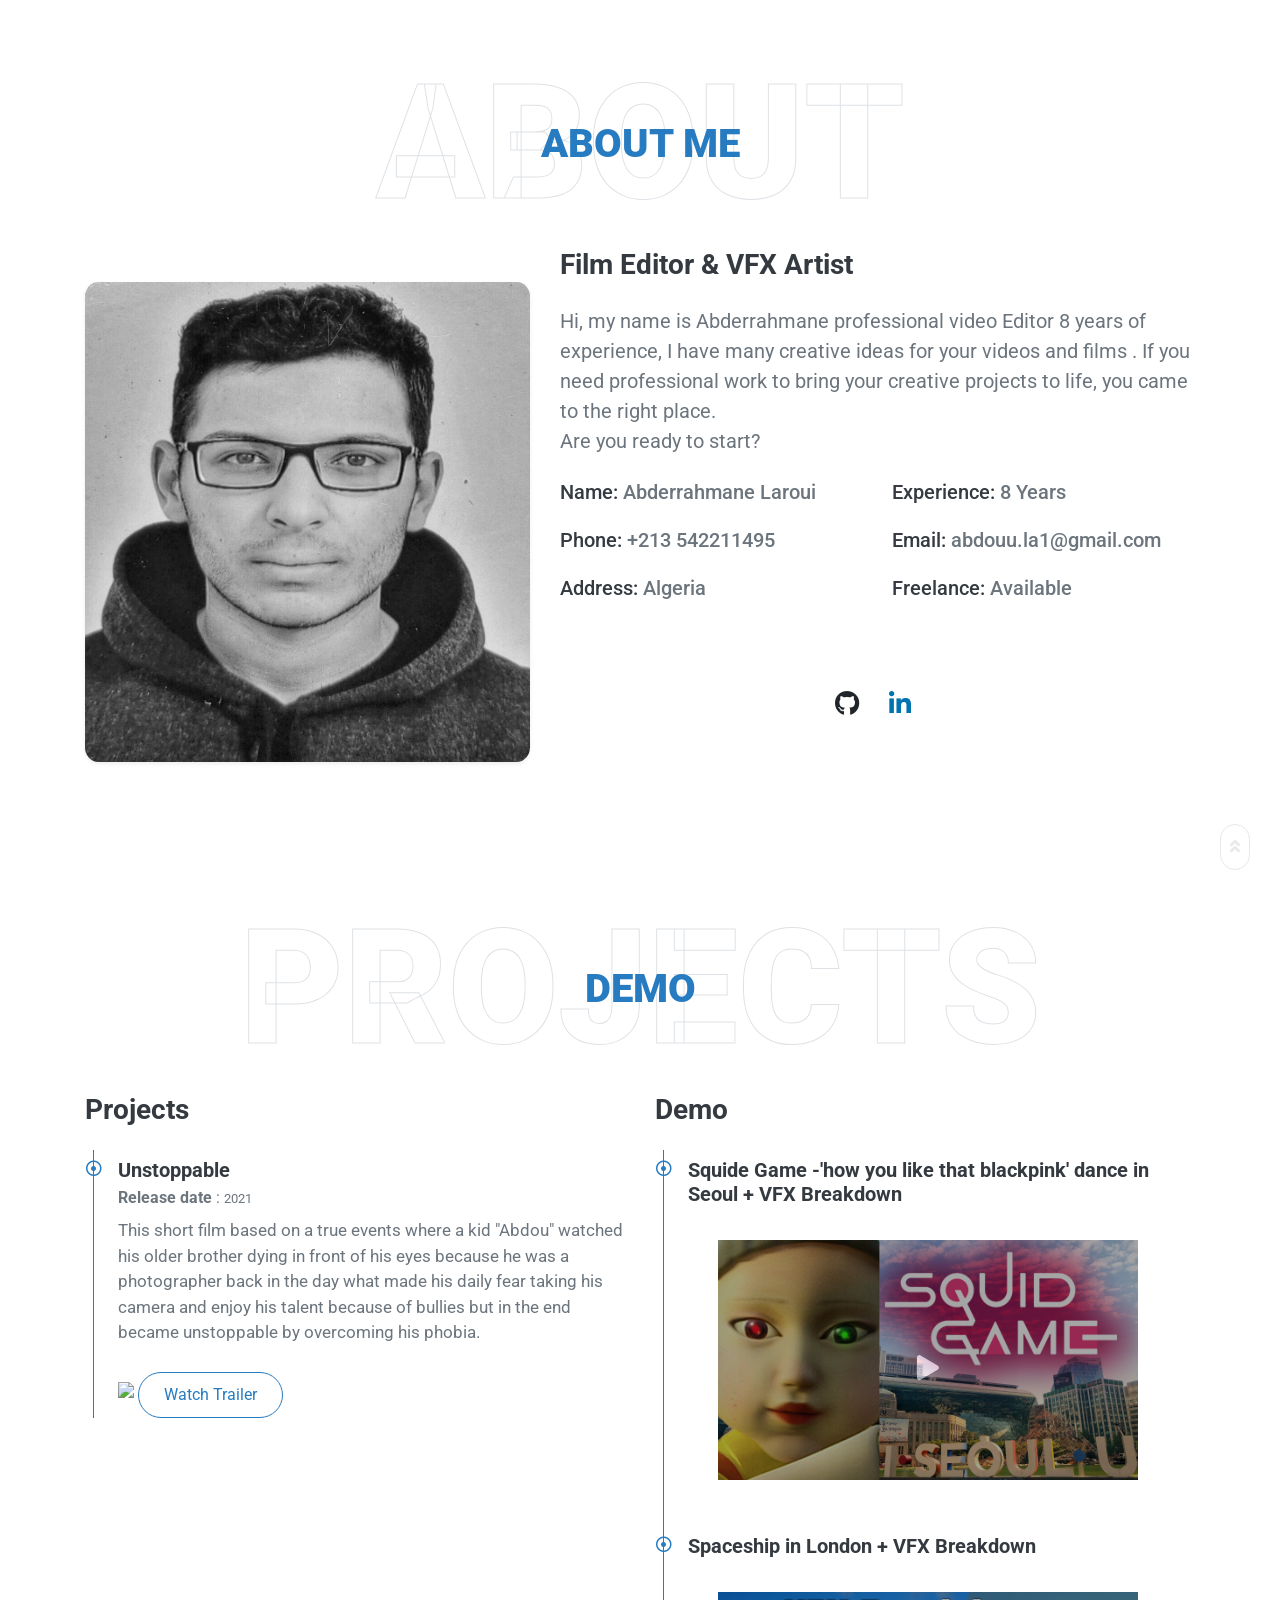
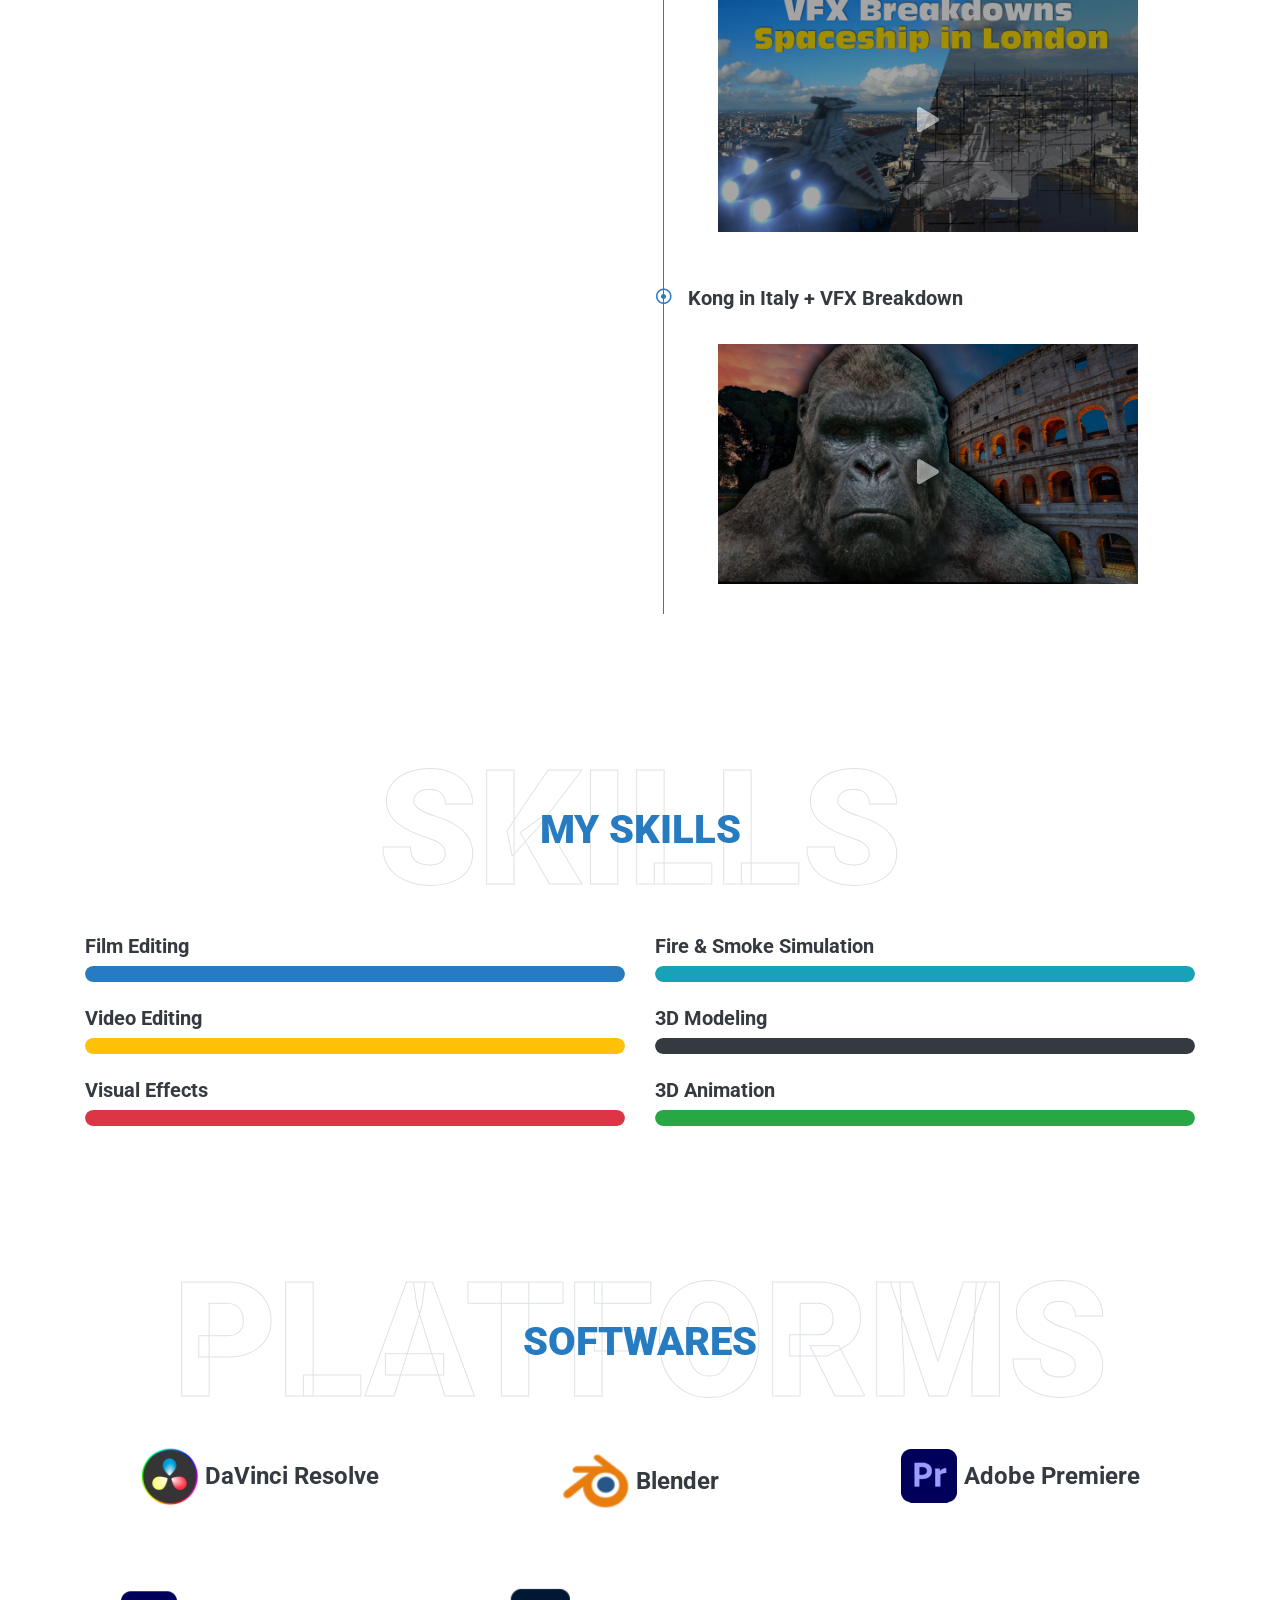
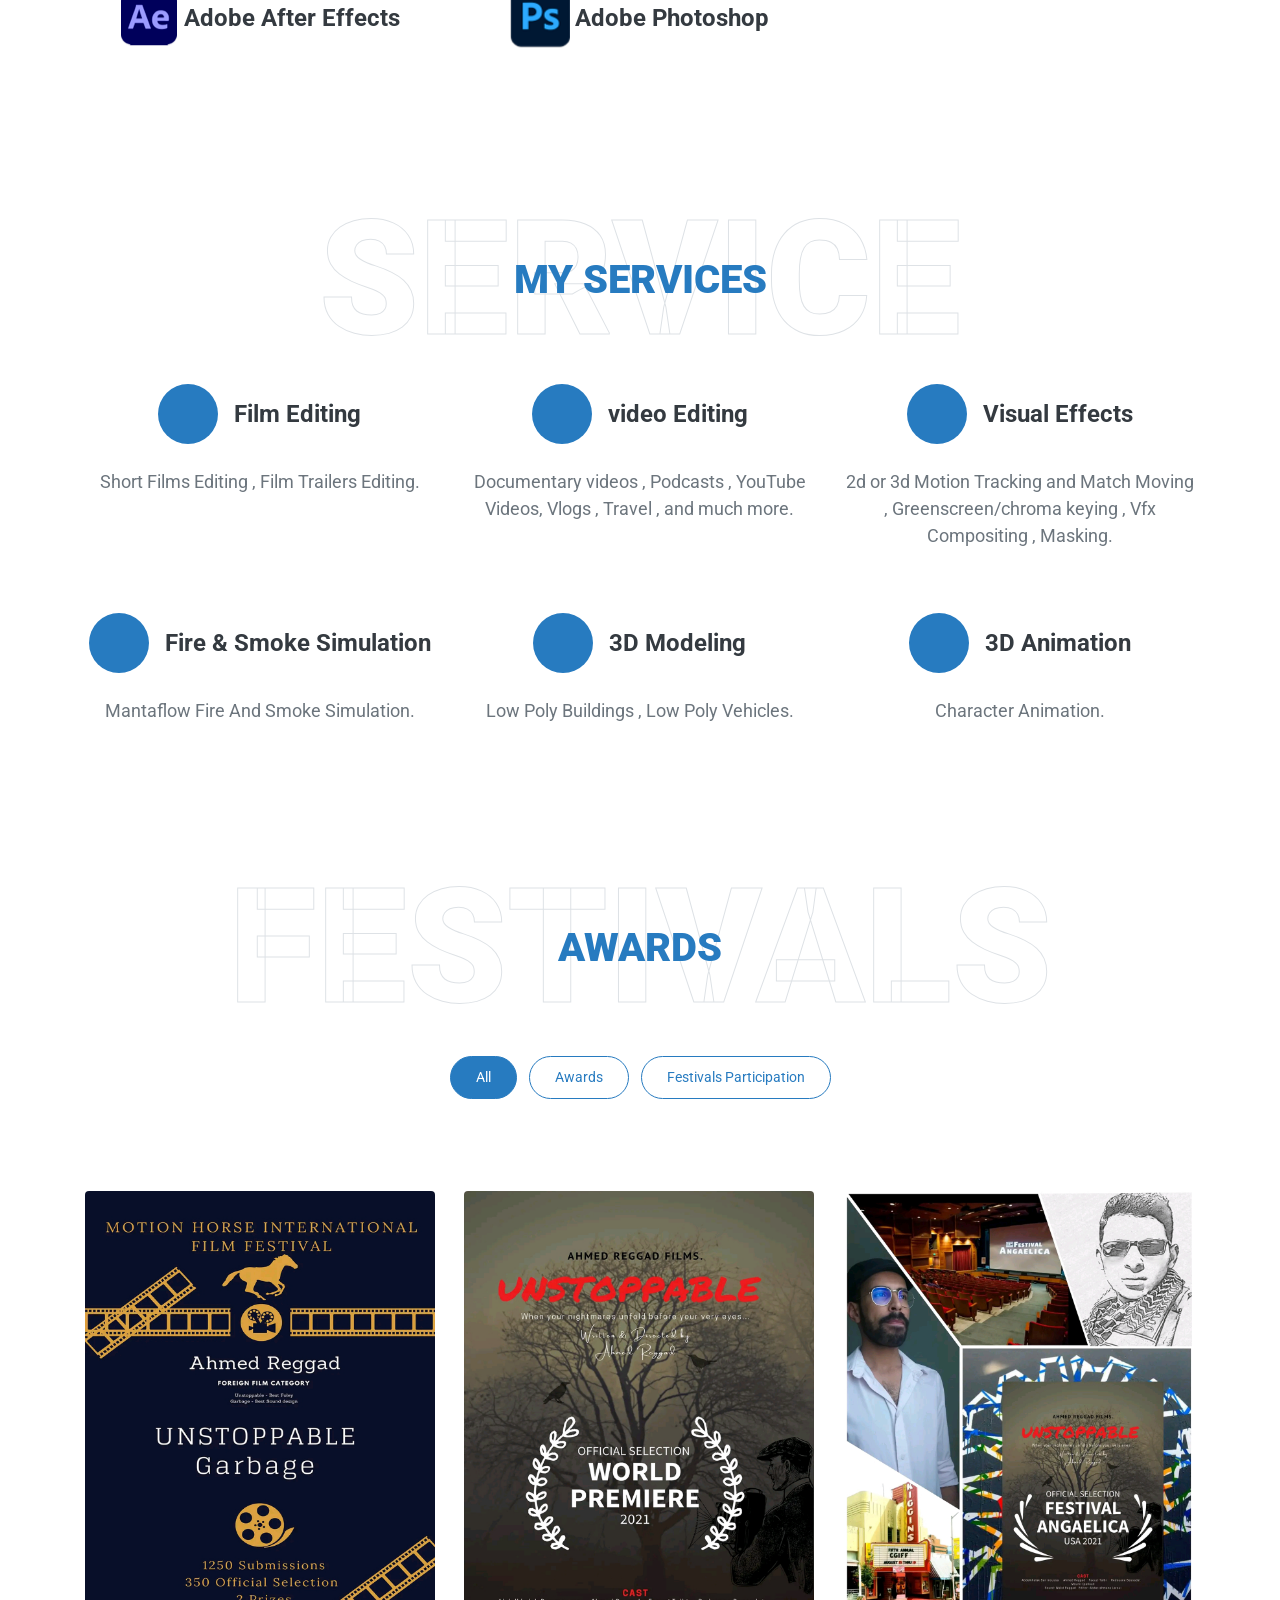
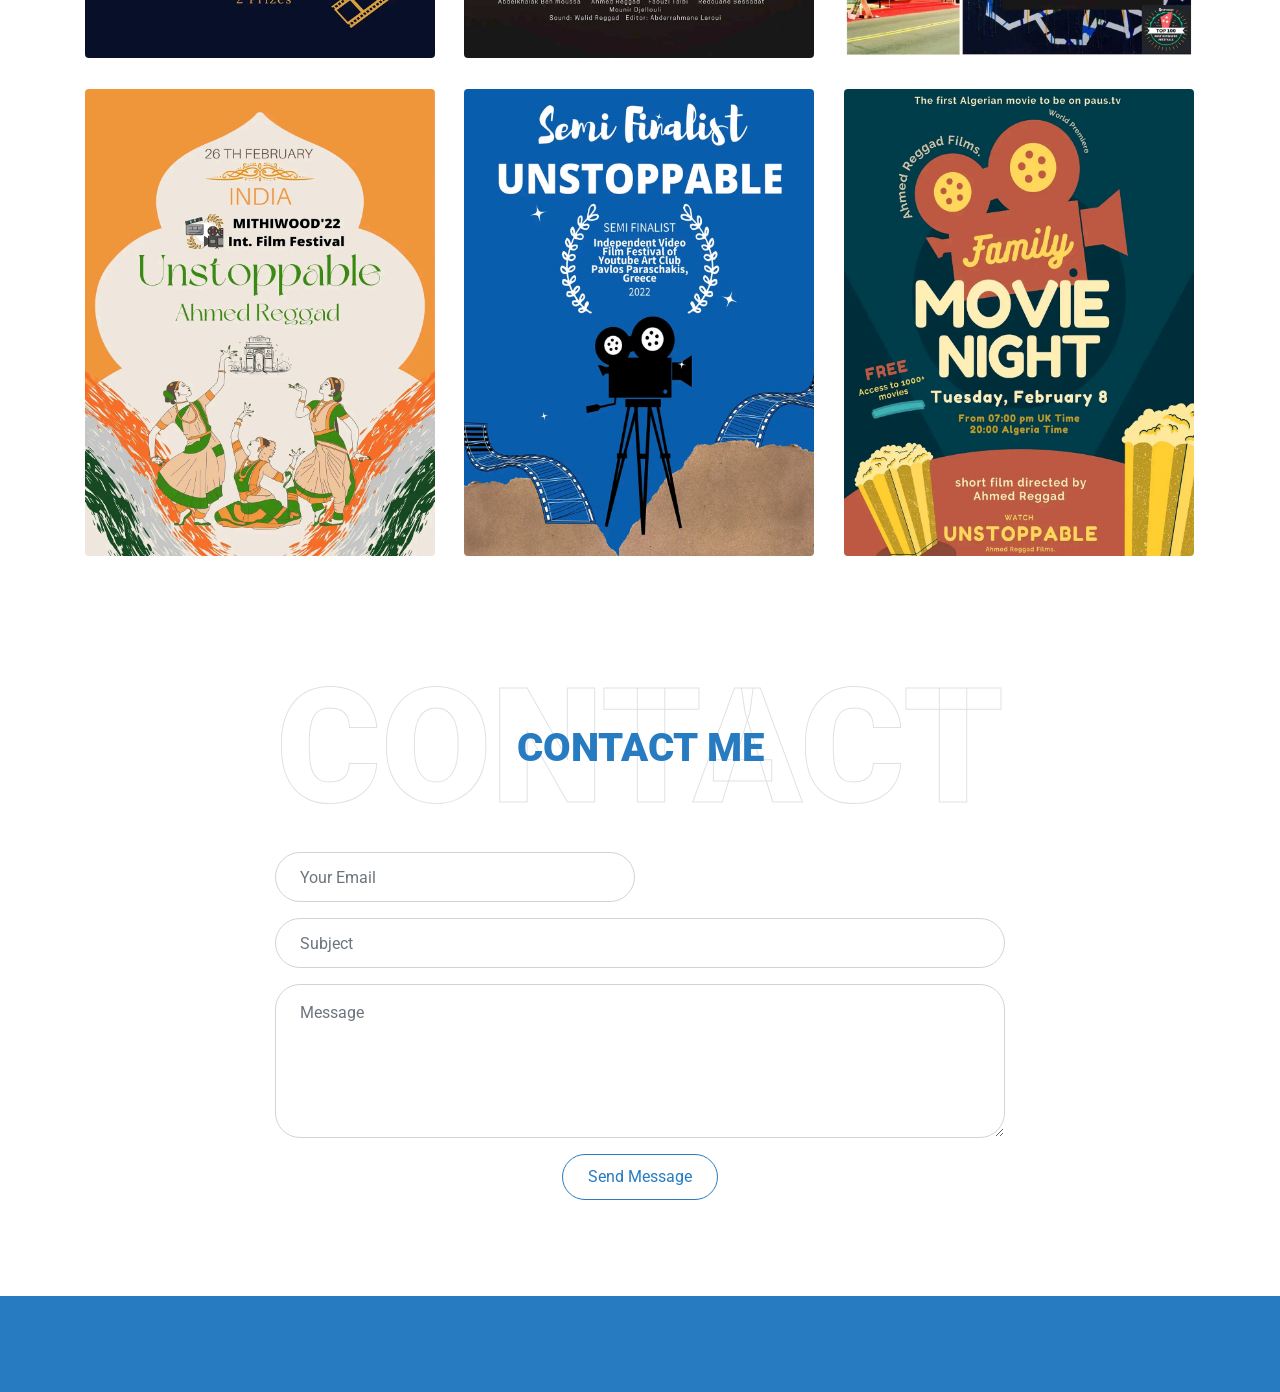
==== commit 12671763: "Update index.html" ====
--- a/index.html
+++ b/index.html
@@ -3,7 +3,7 @@
 
 <head>
     <meta charset="utf-8">
-    <title>FreeFolio - Freelancer Portfolio Template</title>
+    <title>Film Editor & VFX  Artist</title>
     <meta content="width=device-width, initial-scale=1.0" name="viewport">
     <meta content="Free HTML Templates" name="keywords">
     <meta content="Free HTML Templates" name="description">
@@ -164,63 +164,6 @@
         </div>
     </div>
     <!-- Video Modal End -->
-
-    
-<!--
-    <div id="Geeks2" class="modal fade">
-				<div class="modal-dialog">
-					<div class="modal-content">
-						<div class="modal-header">
-							<button type="button"
-									class="close"
-									data-dismiss="modal"
-									aria-hidden="true">×</button>
-						</div>
-						<div class="modal-body">
-							<iframe id="Geeks3" width="450" height="350"
-									src="img/Trailer.mp4"
-									frameborder="0" allowfullscreen>
-							</iframe>
-						</div>
-					</div>
-				</div>
-		</div>
--->
-    
-    
-    
-    
-    
-
-    <!-- Header Start -->
-<!--
-    <div class="container-fluid bg-primary d-flex align-items-center mb-5 py-5" id="home" style="min-height: 100vh;">
-        <div class="container">
-            <div class="row align-items-center">
-                <div class="col-lg-5 px-5 pl-lg-0 pb-5 pb-lg-0">
-                    <img class="img-fluid w-100 rounded-circle shadow-sm" src="img/profile.jpg" alt="">
-                </div>
-                <div class="col-lg-7 text-center text-lg-left">
-                    <h3 class="text-white font-weight-normal mb-3">I'm</h3>
-                    <h1 class="display-3 text-uppercase text-primary mb-2" style="-webkit-text-stroke: 2px #ffffff;">Kate Winslet</h1>
-                    <h1 class="typed-text-output d-inline font-weight-lighter text-white"></h1>
-                    <div class="typed-text d-none">Web Designer, Web Developer, Front End Developer, Apps Designer, Apps Developer</div>
-                    <div class="d-flex align-items-center justify-content-center justify-content-lg-start pt-5">
-                        <a href="" class="btn btn-outline-light mr-5">Download CV</a>
-                        <button type="button" class="btn-play" data-toggle="modal"
-                            data-src="https://www.youtube.com/embed/DWRcNpR6Kdc" data-target="#videoModal">
-                            <span></span>
-                        </button>
-                        <h5 class="font-weight-normal text-white m-0 ml-4 d-none d-sm-block">Play Video</h5>
-                    </div>
-                </div>
-            </div>
-        </div>
-    </div>
--->
-    <!-- Header End -->
-
-
     <!-- About Start -->
     <div class="container-fluid py-5" id="about">
         <div class="container">
@@ -284,30 +227,6 @@
                             <img class="img-fluid" src="img/PORTFOLIO_1.jpg" style="width: 450px"/>
                             <a href="#videoModal1" class="btn btn-outline-primary" style="margin-top: 10px" data-toggle="modal">Watch Trailer</a>
                         </div>
-<!--
-                        <div class="position-relative mb-4">
-                            <i class="far fa-dot-circle text-primary position-absolute" style="top: 2px; left: -32px;"></i>
-                            <h5 class="font-weight-bold mb-1">Unstoppable</h5>
-                            <p class="mb-2"><strong>Release date</strong> : <small>2021</small></p>
-                            <p>Tempor eos dolore amet tempor dolor tempor. Dolore ea magna sit amet dolor eirmod. Eos ipsum est tempor dolor. Clita lorem kasd sed ea lorem diam ea lorem eirmod duo sit ipsum stet lorem diam</p>
-                            <img class="img-fluid" src="img/PORTFOLIO_1.jpg" style="width: 450px"/>
-                            <a href="#videoModal1" class="btn btn-outline-primary" style="margin-top: 10px" data-toggle="modal">Watch Trailer</a>
-                        </div>
--->
-<!--
-                        <div class="position-relative mb-4">
-                            <i class="far fa-dot-circle text-primary position-absolute" style="top: 2px; left: -32px;"></i>
-                            <h5 class="font-weight-bold mb-1">Master In CSE</h5>
-                            <p class="mb-2"><strong>Cambridge University</strong> | <small>2000 - 2050</small></p>
-                            <p>Tempor eos dolore amet tempor dolor tempor. Dolore ea magna sit amet dolor eirmod. Eos ipsum est tempor dolor. Clita lorem kasd sed ea lorem diam ea lorem eirmod duo sit ipsum stet lorem diam</p>
-                        </div>
-                        <div class="position-relative mb-4">
-                            <i class="far fa-dot-circle text-primary position-absolute" style="top: 2px; left: -32px;"></i>
-                            <h5 class="font-weight-bold mb-1">Master In CSE</h5>
-                            <p class="mb-2"><strong>Cambridge University</strong> | <small>2000 - 2050</small></p>
-                            <p>Tempor eos dolore amet tempor dolor tempor. Dolore ea magna sit amet dolor eirmod. Eos ipsum est tempor dolor. Clita lorem kasd sed ea lorem diam ea lorem eirmod duo sit ipsum stet lorem diam</p>
-                        </div>
--->
                     </div>
                 </div>
                 <div class="col-lg-6">
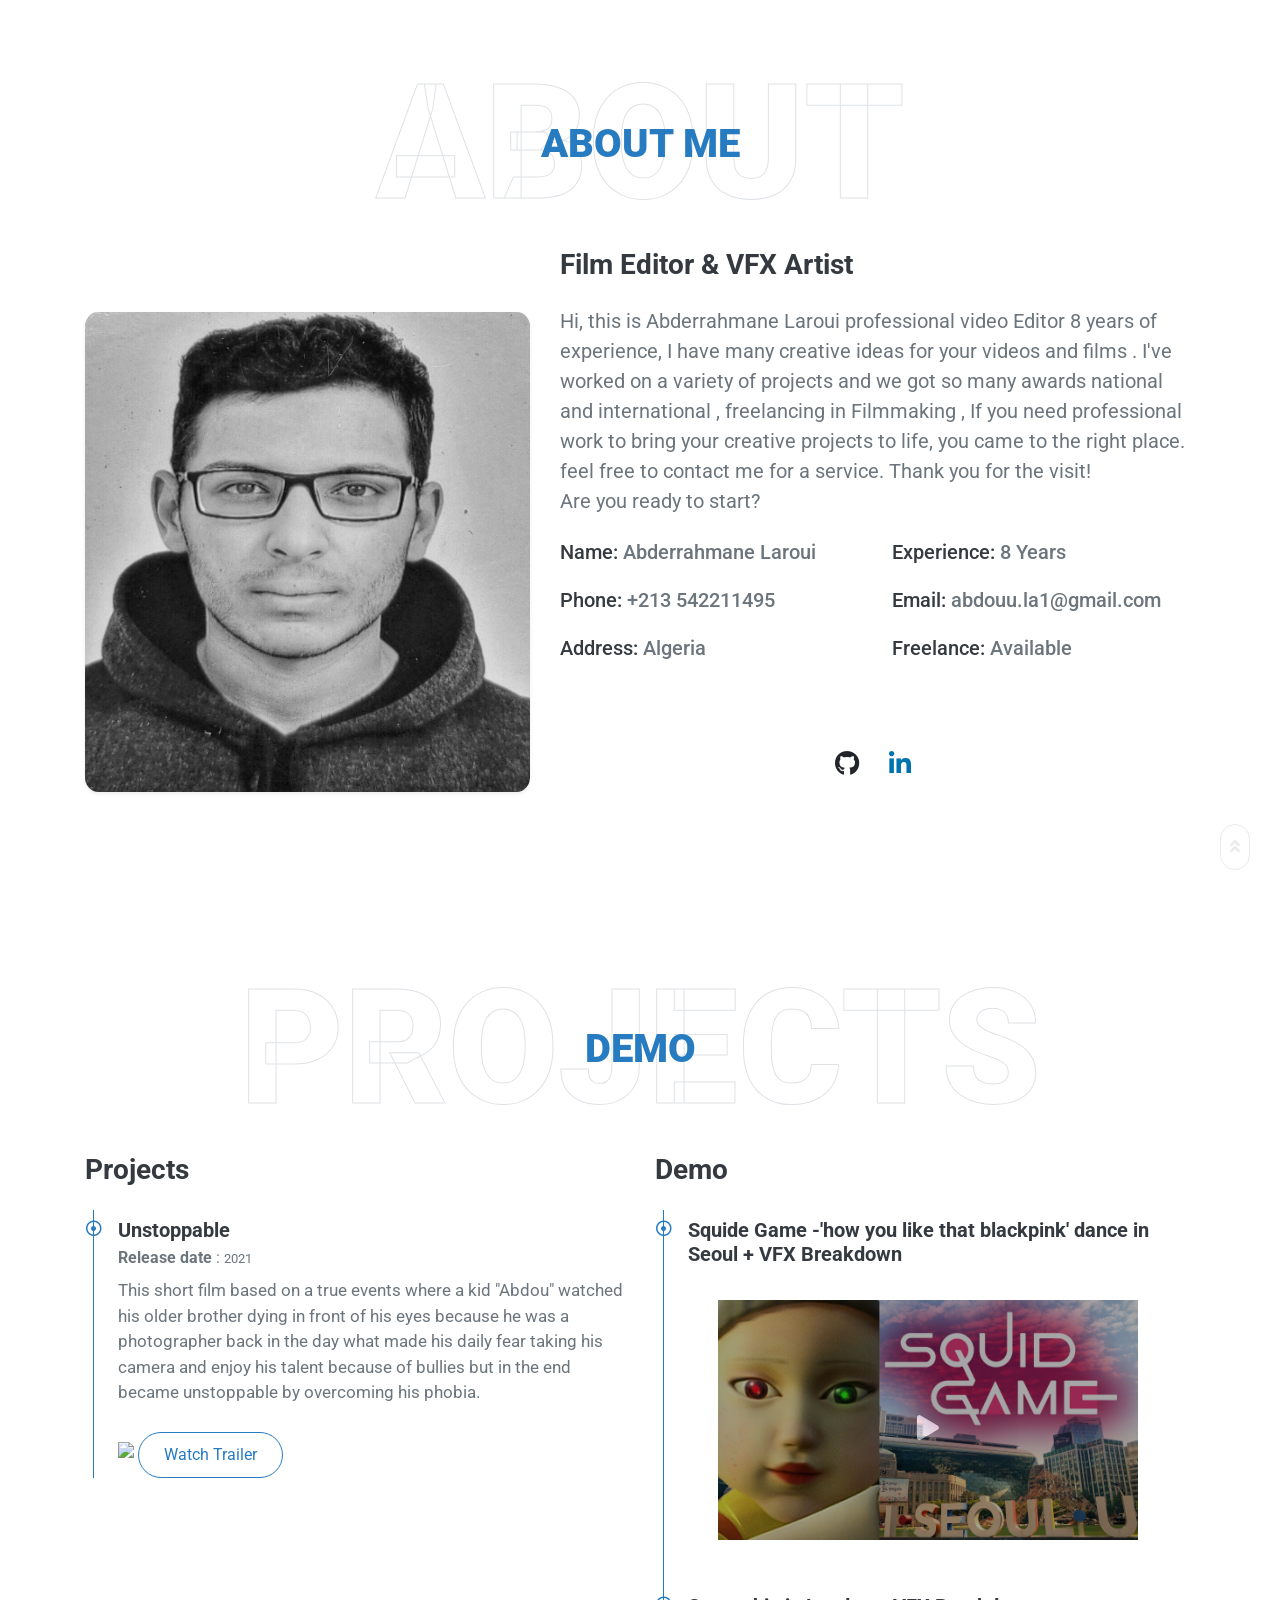
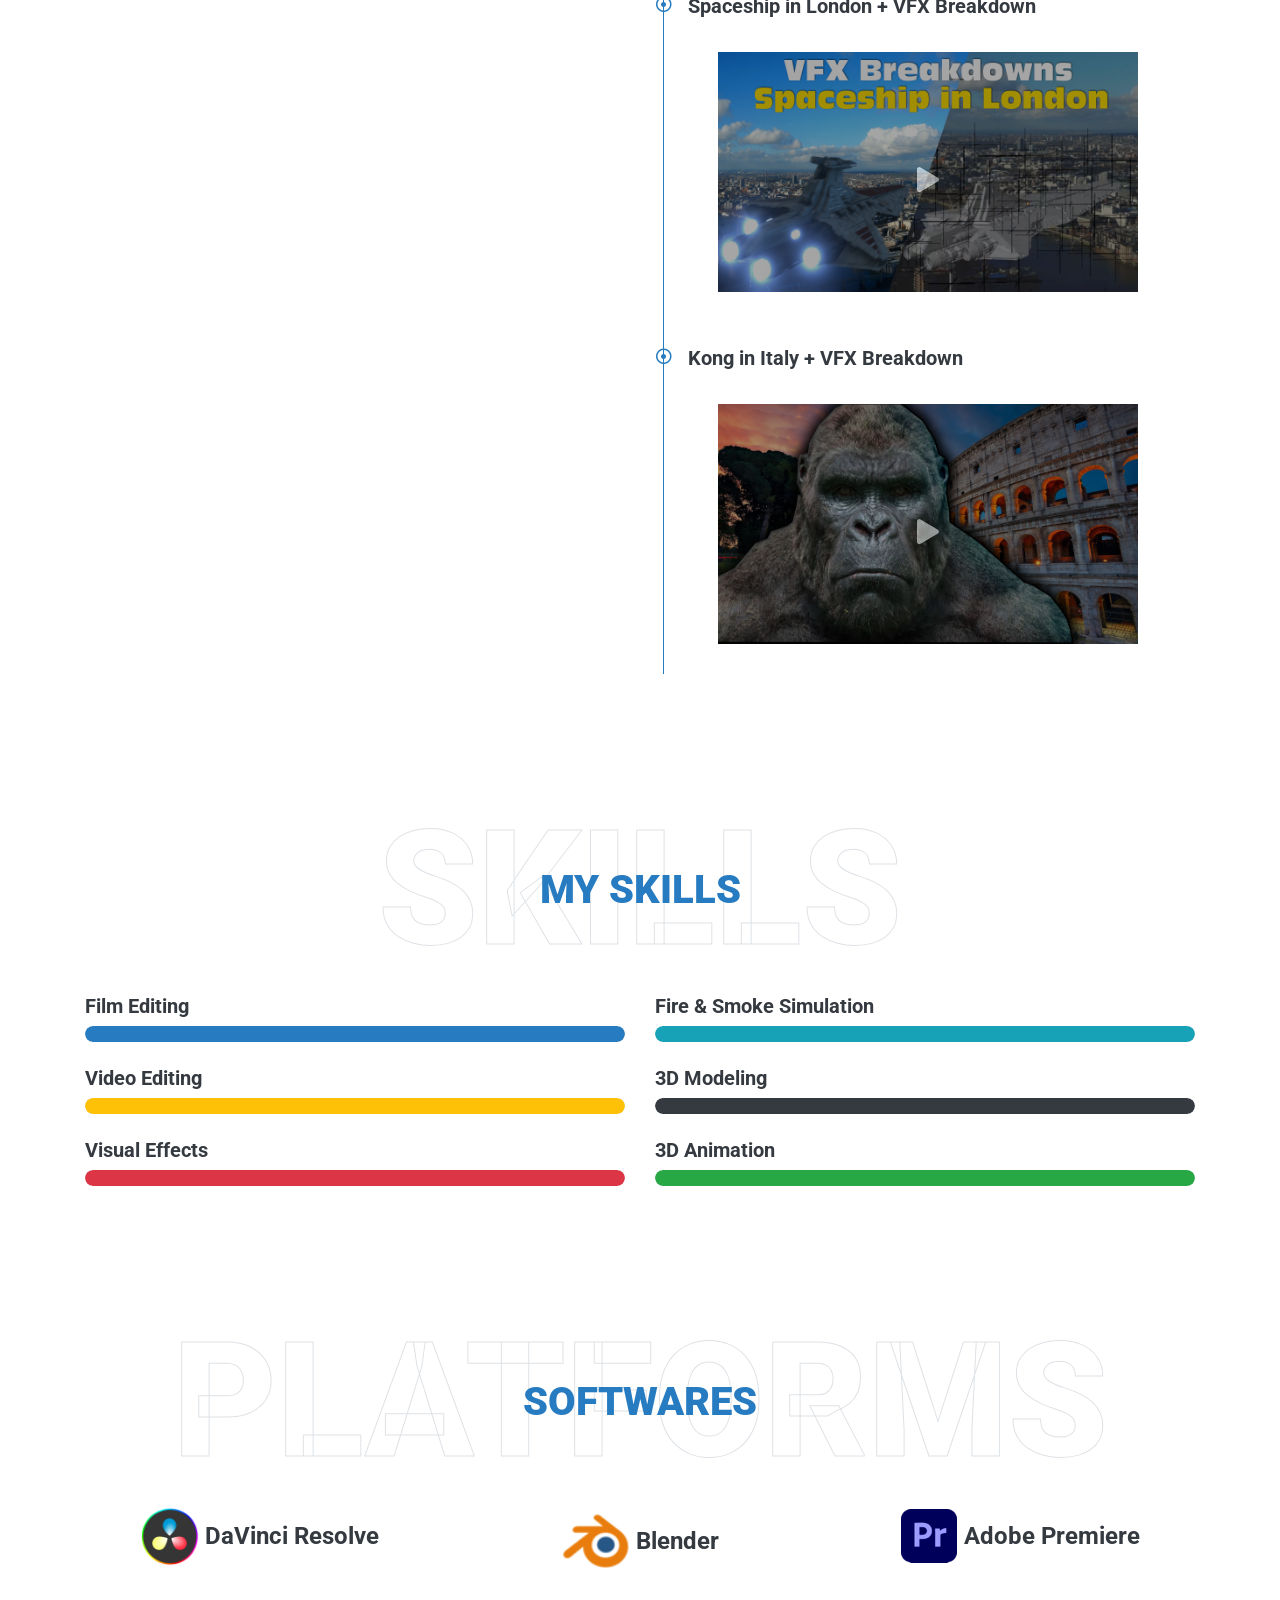
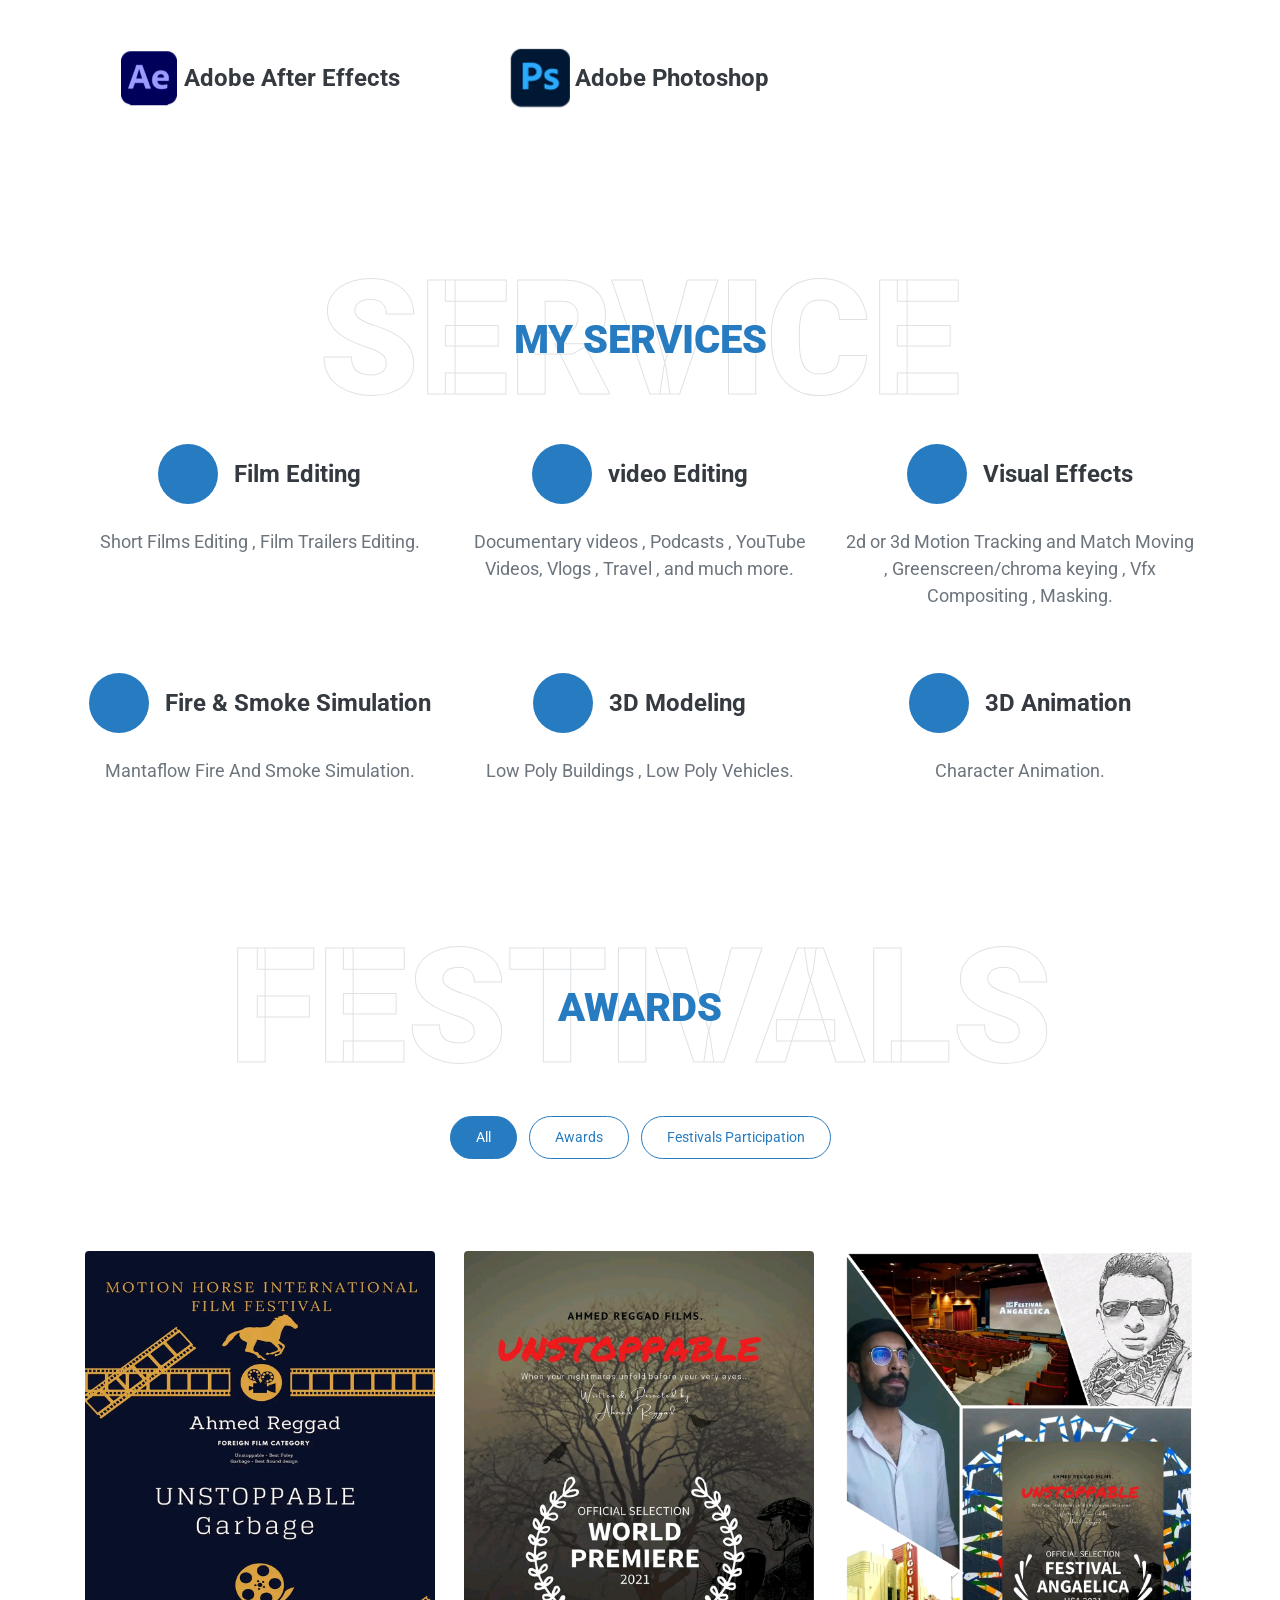
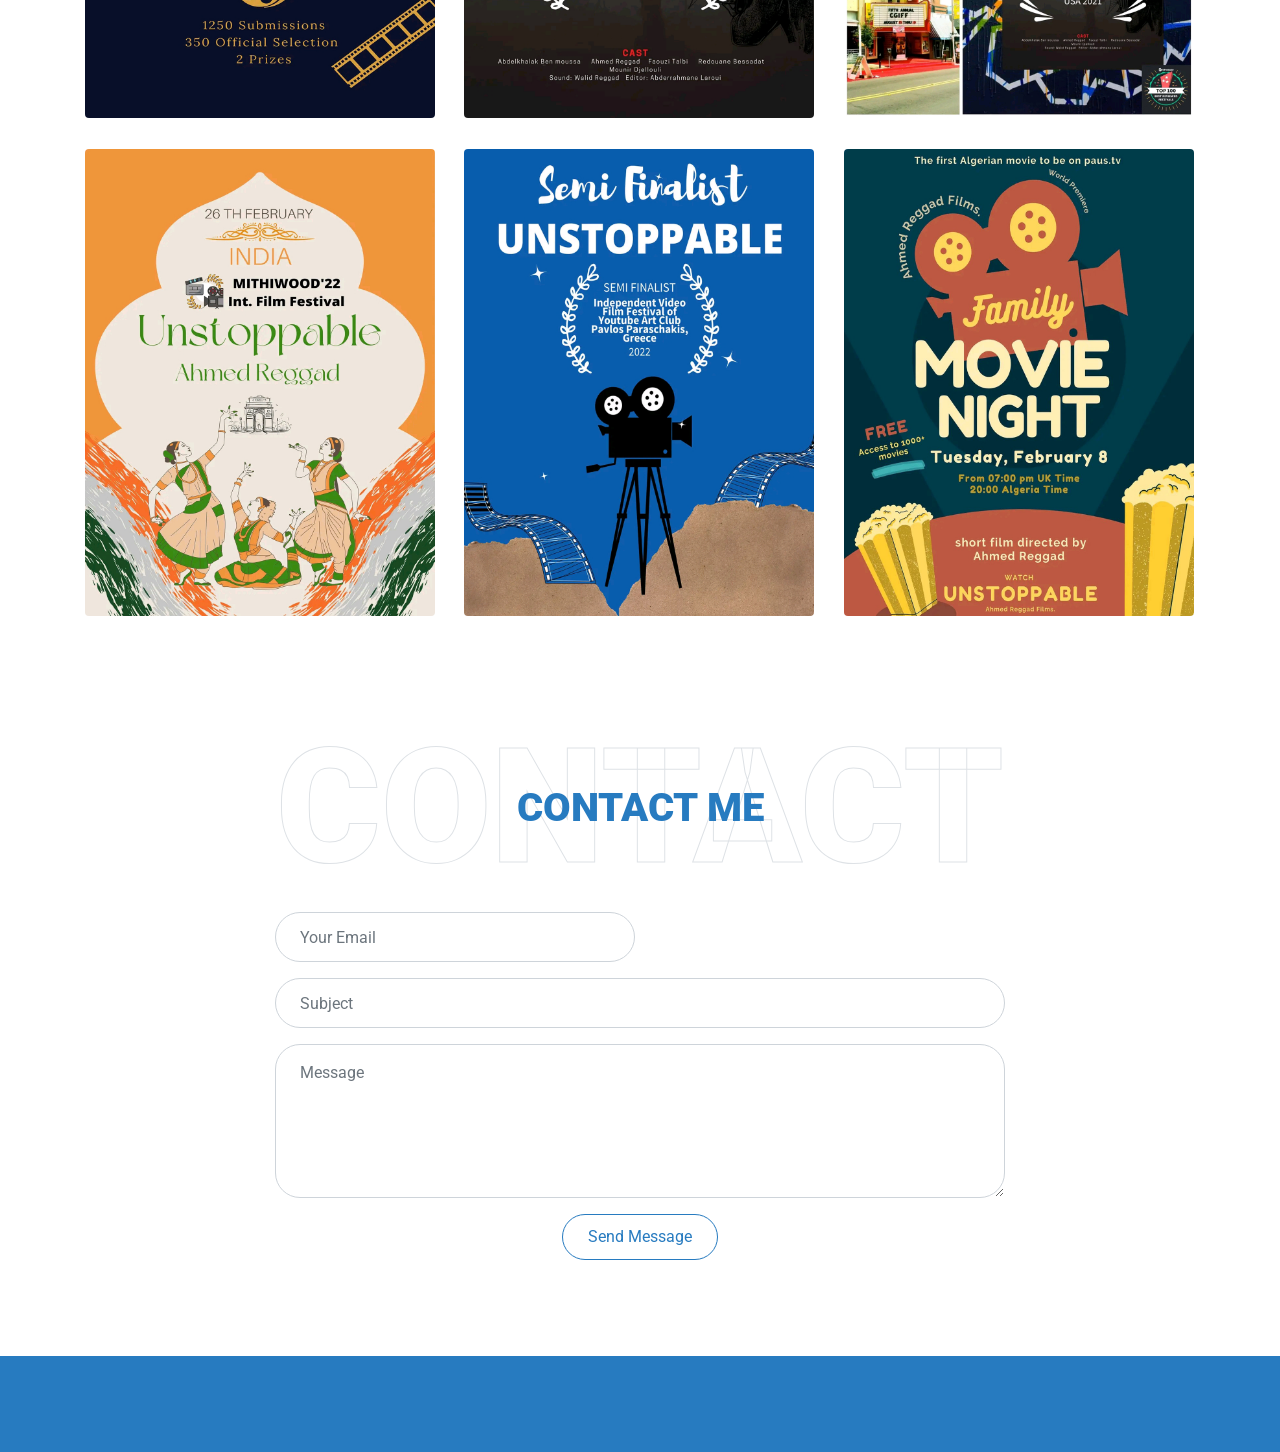
==== commit eb69c95a: "Update index.html" ====
--- a/index.html
+++ b/index.html
@@ -177,11 +177,8 @@
                 </div>
                 <div class="col-lg-7">
                     <h3 class="mb-4">Film Editor & VFX  Artist</h3>
-                    <p style="font-size: 20px">Hi, my name is Abderrahmane
-                        professional video Editor 8 years of experience, 
-                        I have many creative ideas for your videos and films .
-                        If you need professional work to bring your creative projects to life, 
-                        you came to the right place.<br>
+                    <p style="font-size: 20px">Hi, this is Abderrahmane Laroui  professional video Editor 8 years of experience, I have many creative ideas for your videos and films . I've worked on a variety of projects and we got so many awards national and international , freelancing in Filmmaking ,  If you need professional work to bring your creative projects to life, you came to the right place. 
+feel free to contact me for a service. Thank you for the visit!<br>
                         Are you ready to start?</p>
                     <div class="row mb-3">
                         <div class="col-sm-6 py-2"><h5>Name: <span class="text-secondary">Abderrahmane Laroui </span></h5></div>
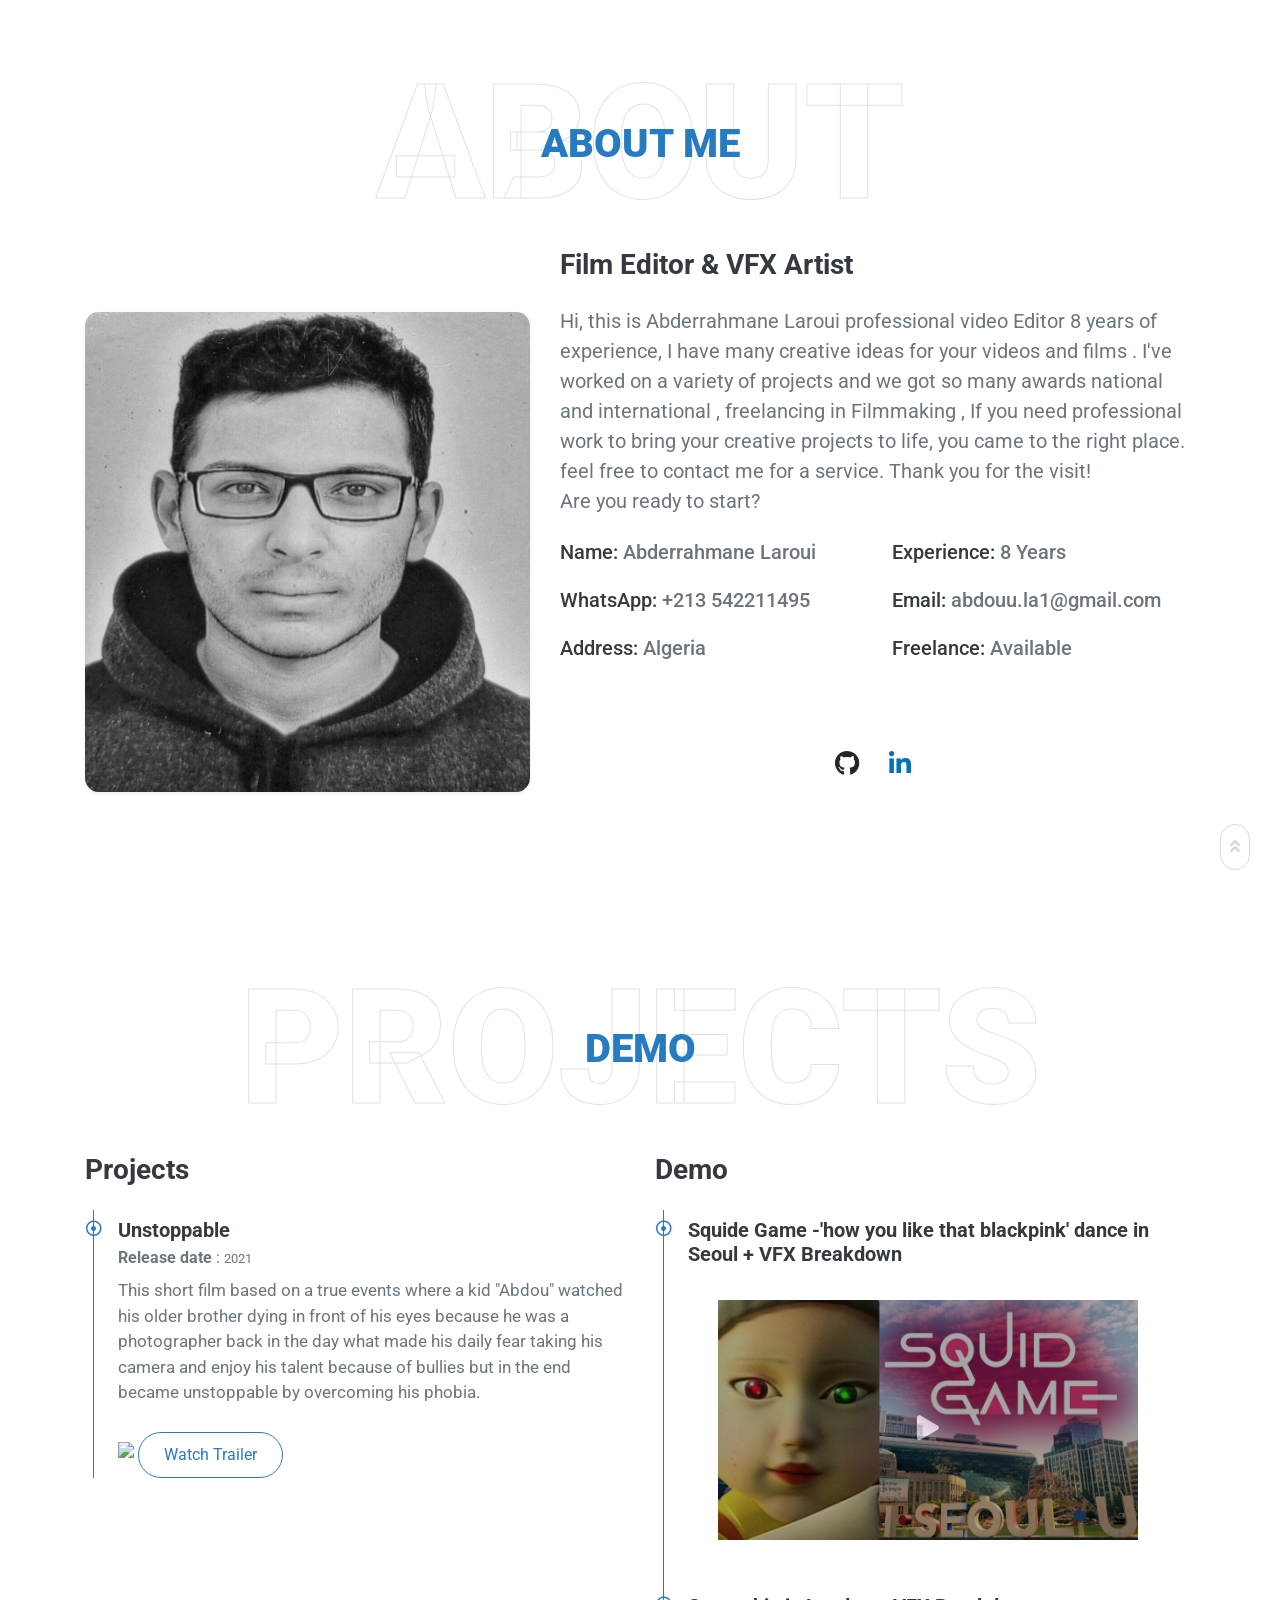
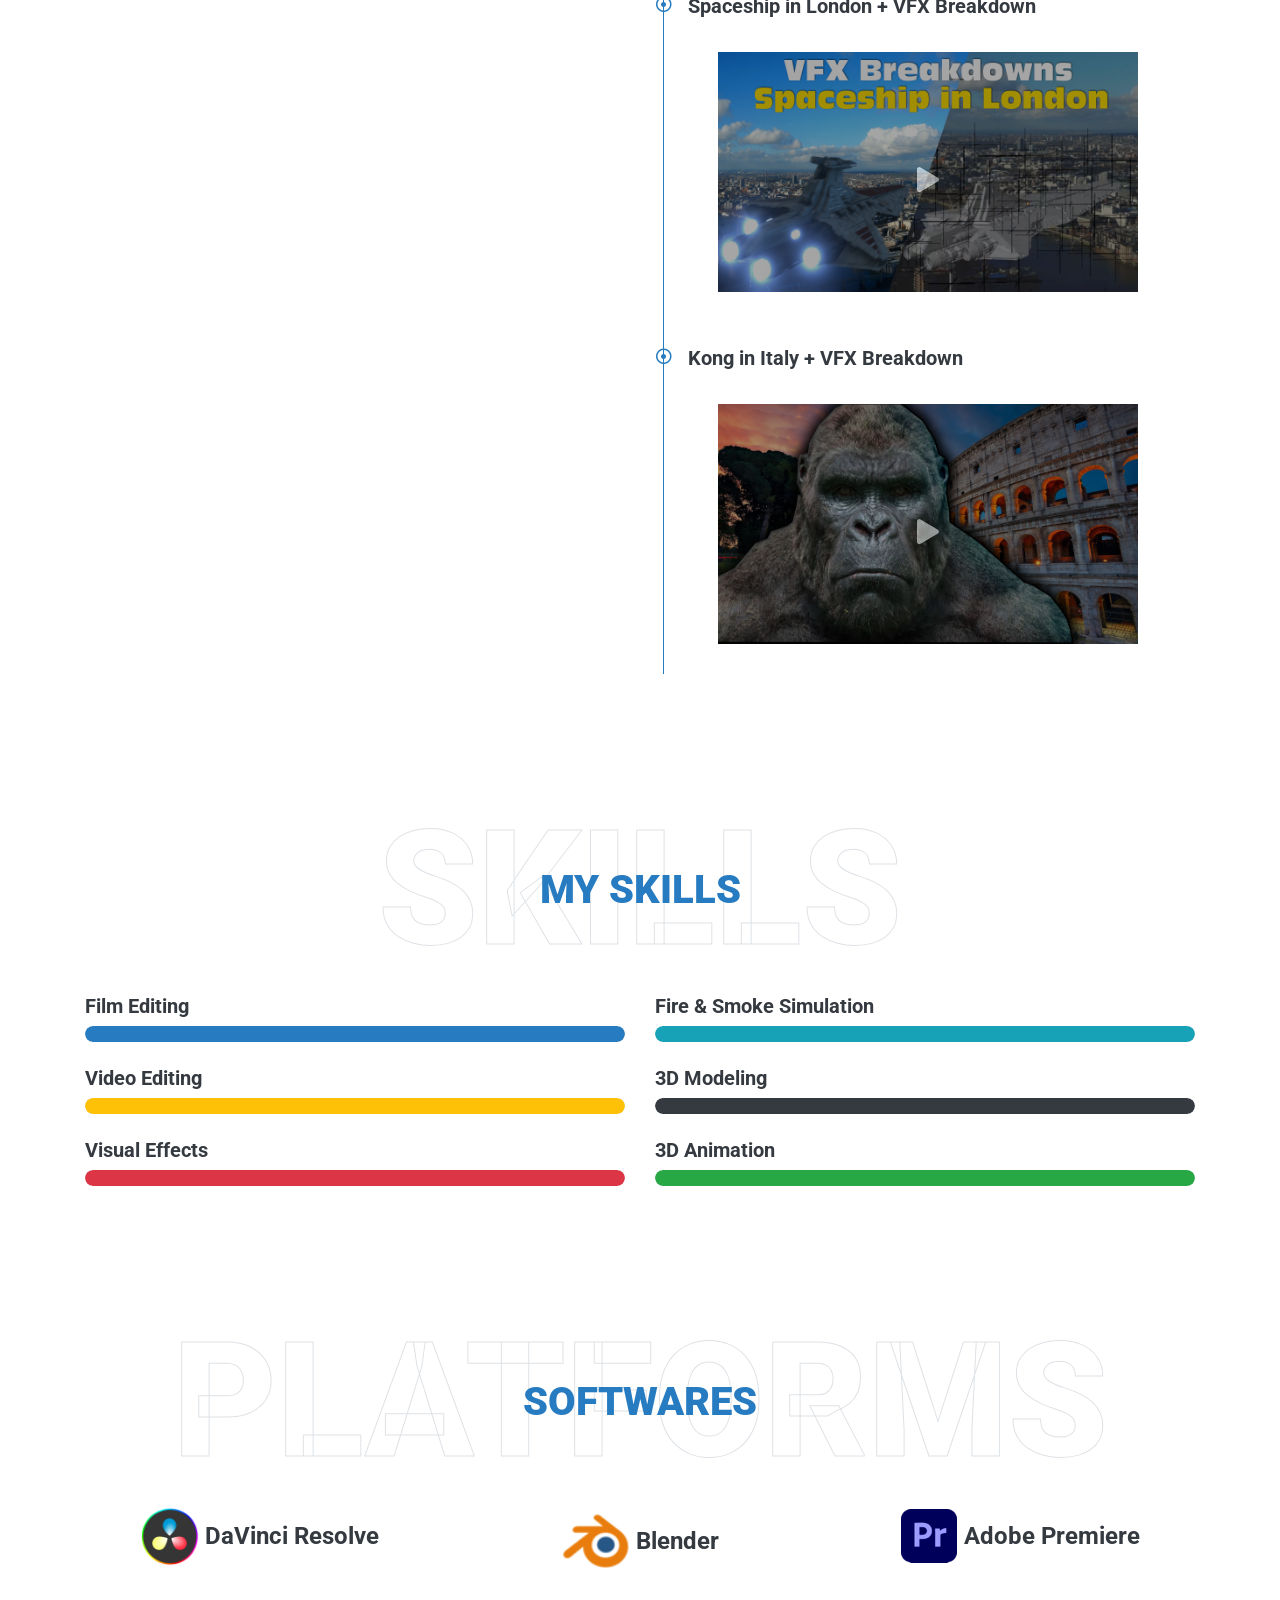
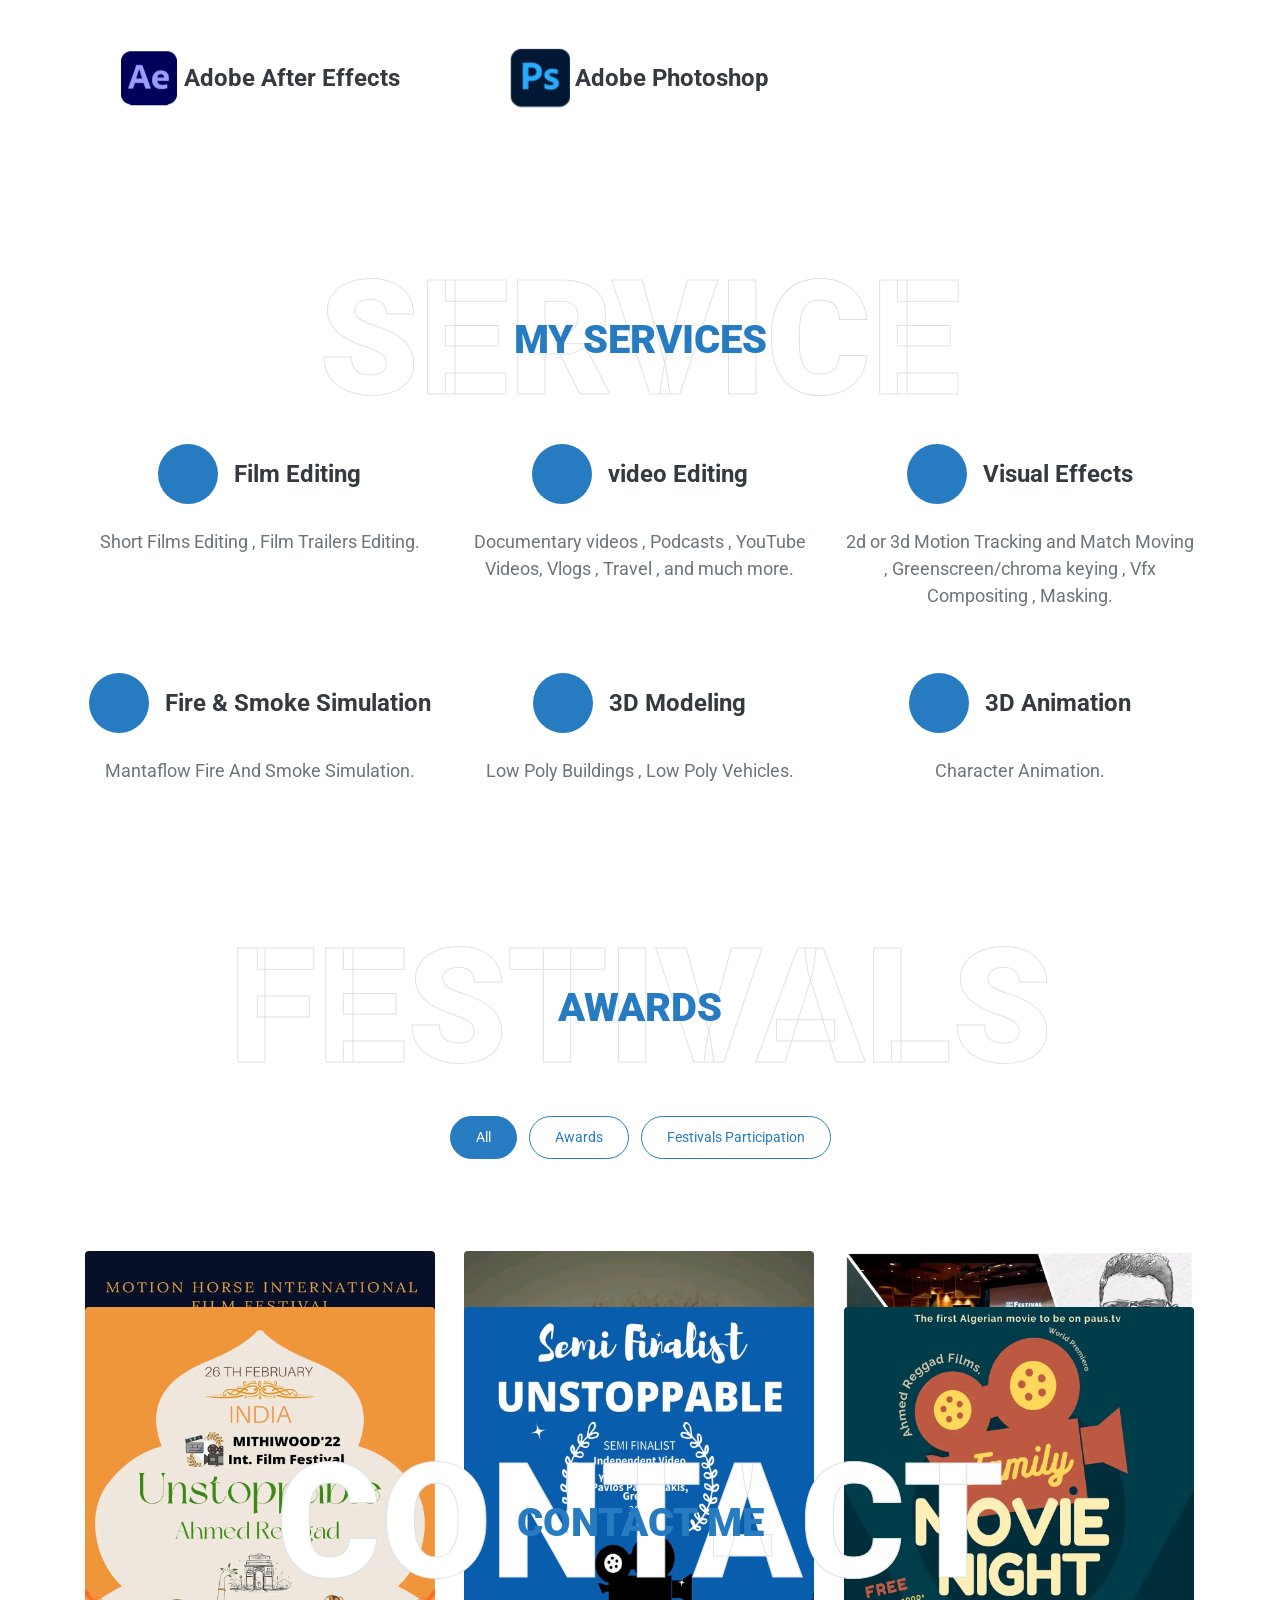
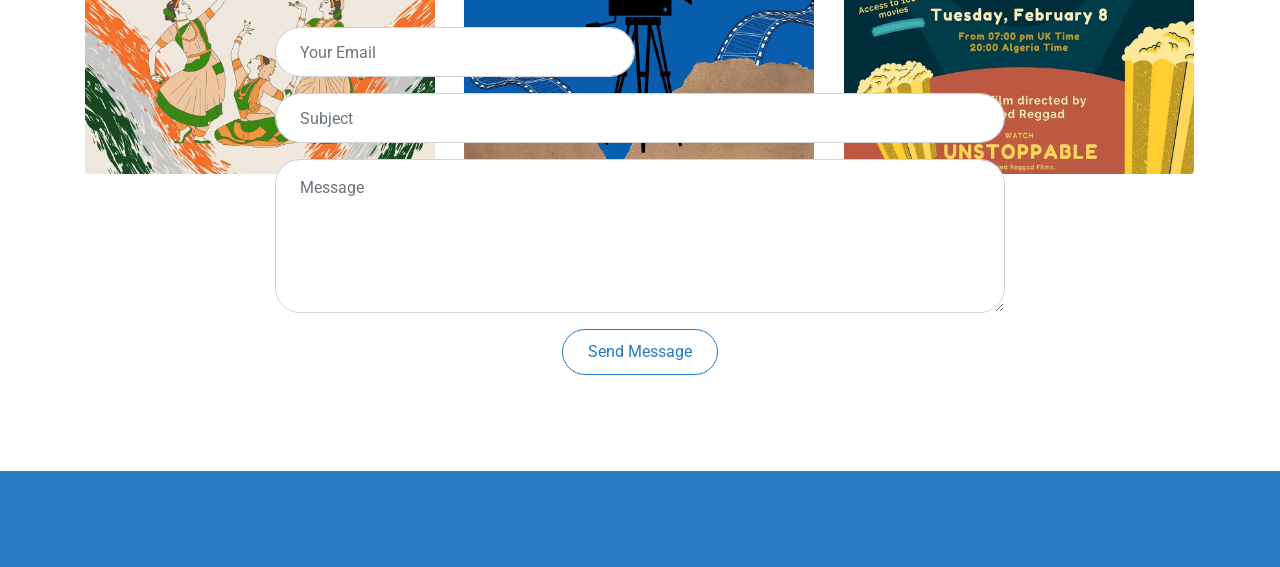
==== commit dbd08009: "Update index.html" ====
--- a/index.html
+++ b/index.html
@@ -183,7 +183,7 @@
                     <div class="row mb-3">
                         <div class="col-sm-6 py-2"><h5>Name: <span class="text-secondary">Abderrahmane Laroui </span></h5></div>
                         <div class="col-sm-6 py-2"><h5>Experience: <span class="text-secondary">8 Years</span></h5></div>
-                        <div class="col-sm-6 py-2"><h5>Phone: <span class="text-secondary">+213 542211495</span></h5></div>
+                        <div class="col-sm-6 py-2"><h5>WhatsApp: <span class="text-secondary">+213 542211495</span></h5></div>
                         <div class="col-sm-6 py-2"><h5>Email: <span class="text-secondary">abdouu.la1@gmail.com</span></h5></div>
                         <div class="col-sm-6 py-2"><h5>Address: <span class="text-secondary">Algeria</span></h5></div>
                         <div class="col-sm-6 py-2"><h5>Freelance: <span class="text-secondary">Available</span></h5></div>
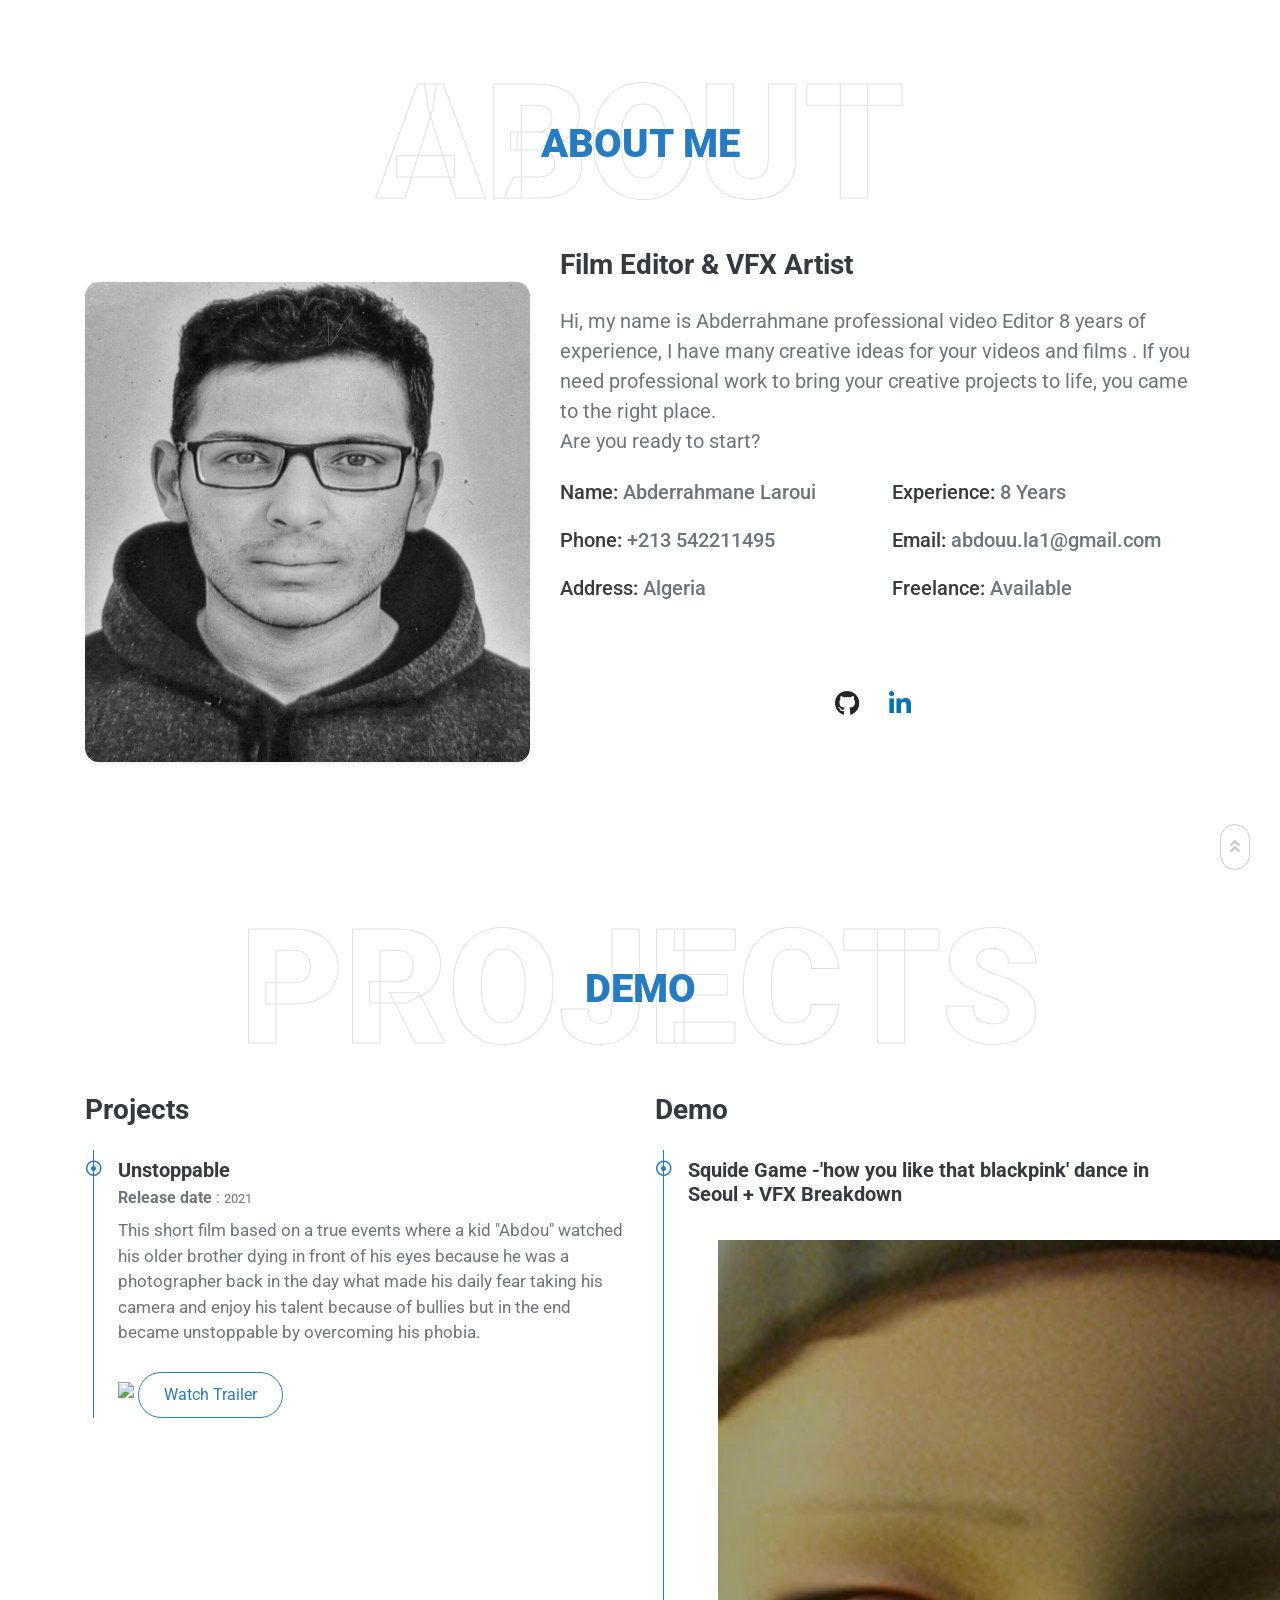
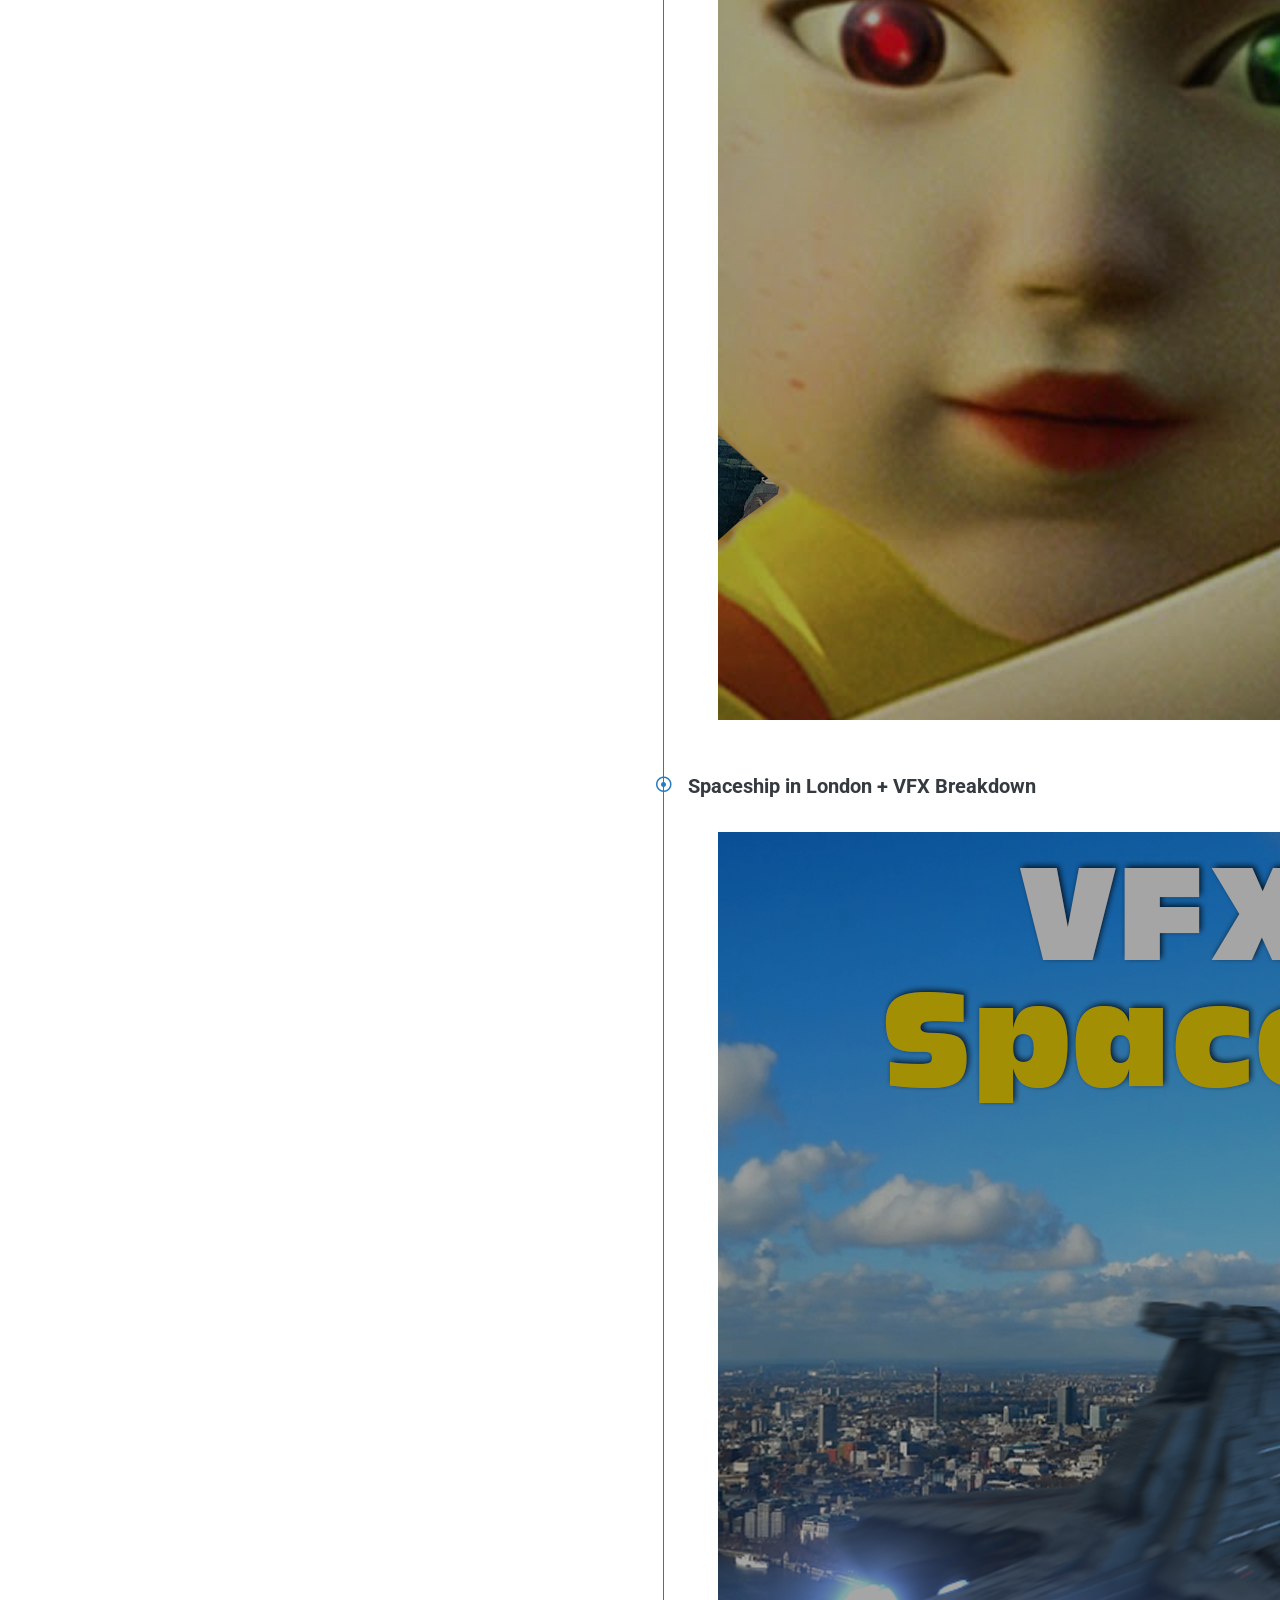
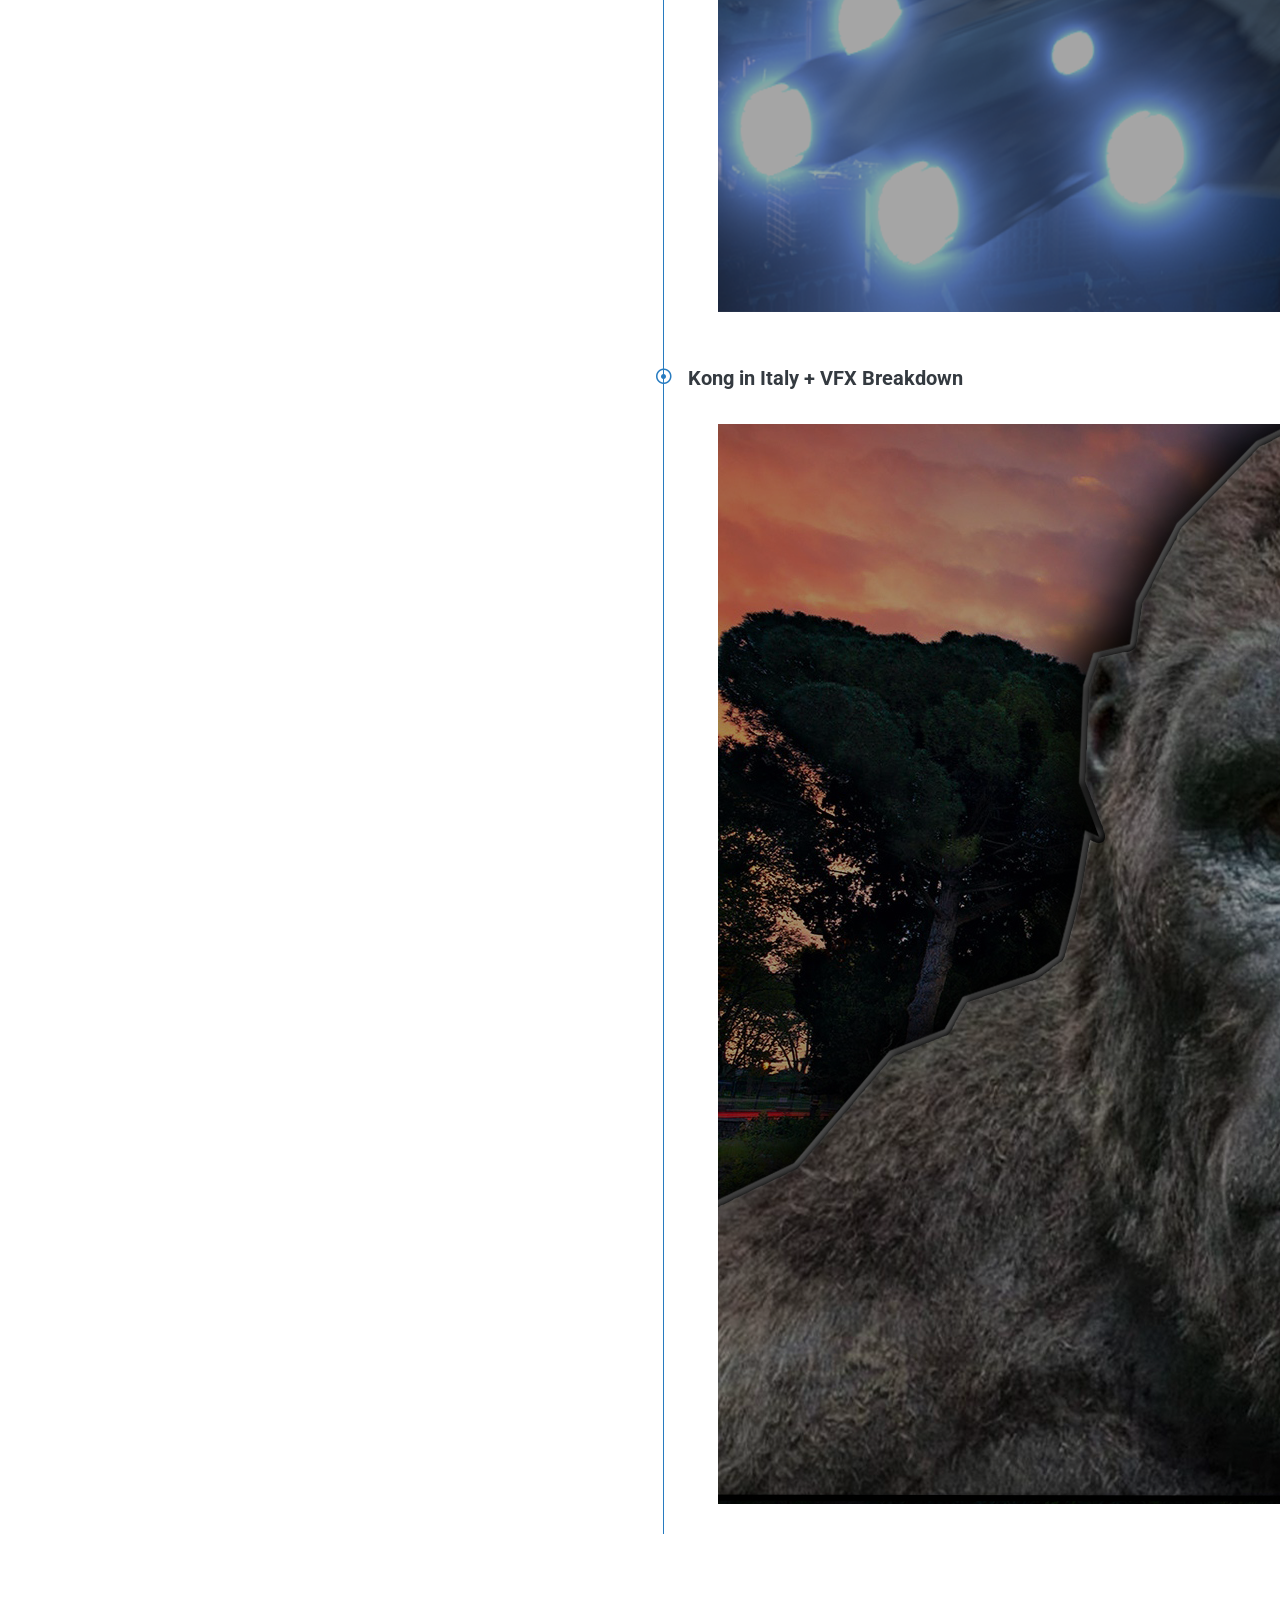
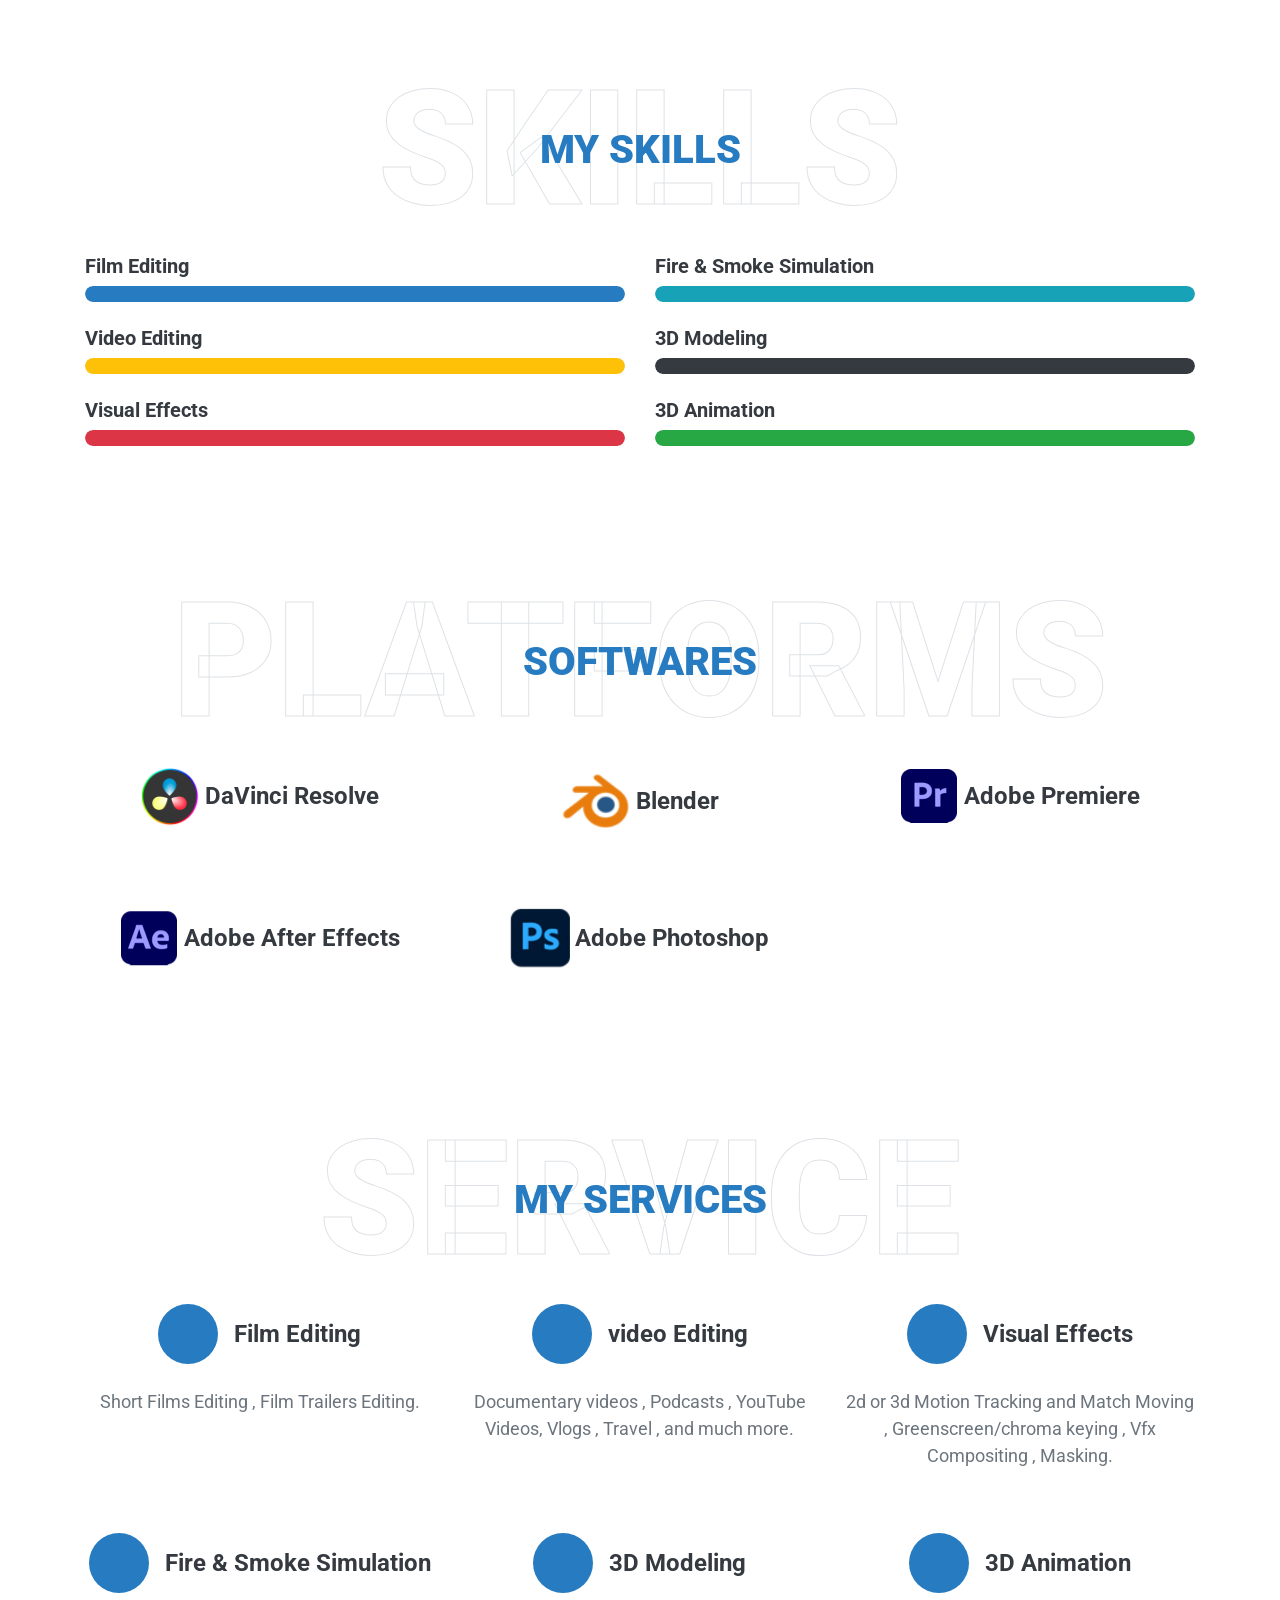
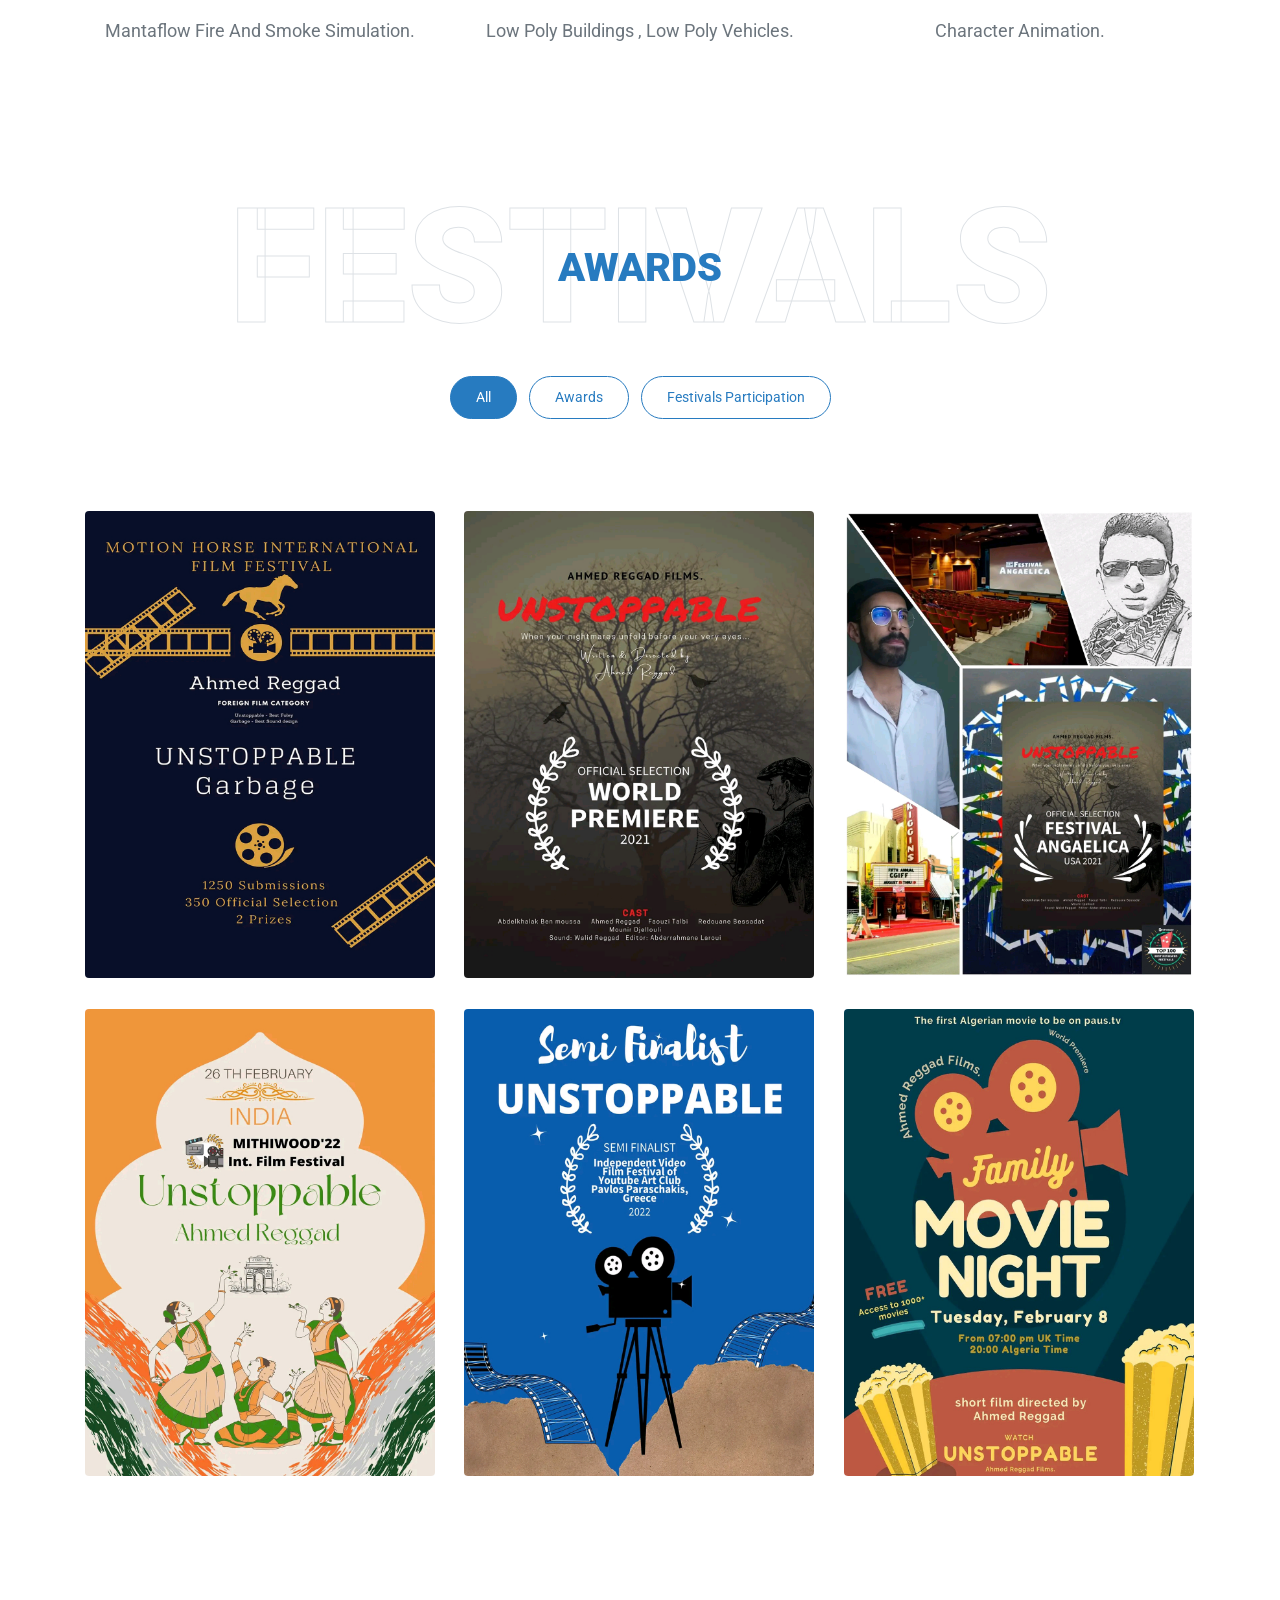
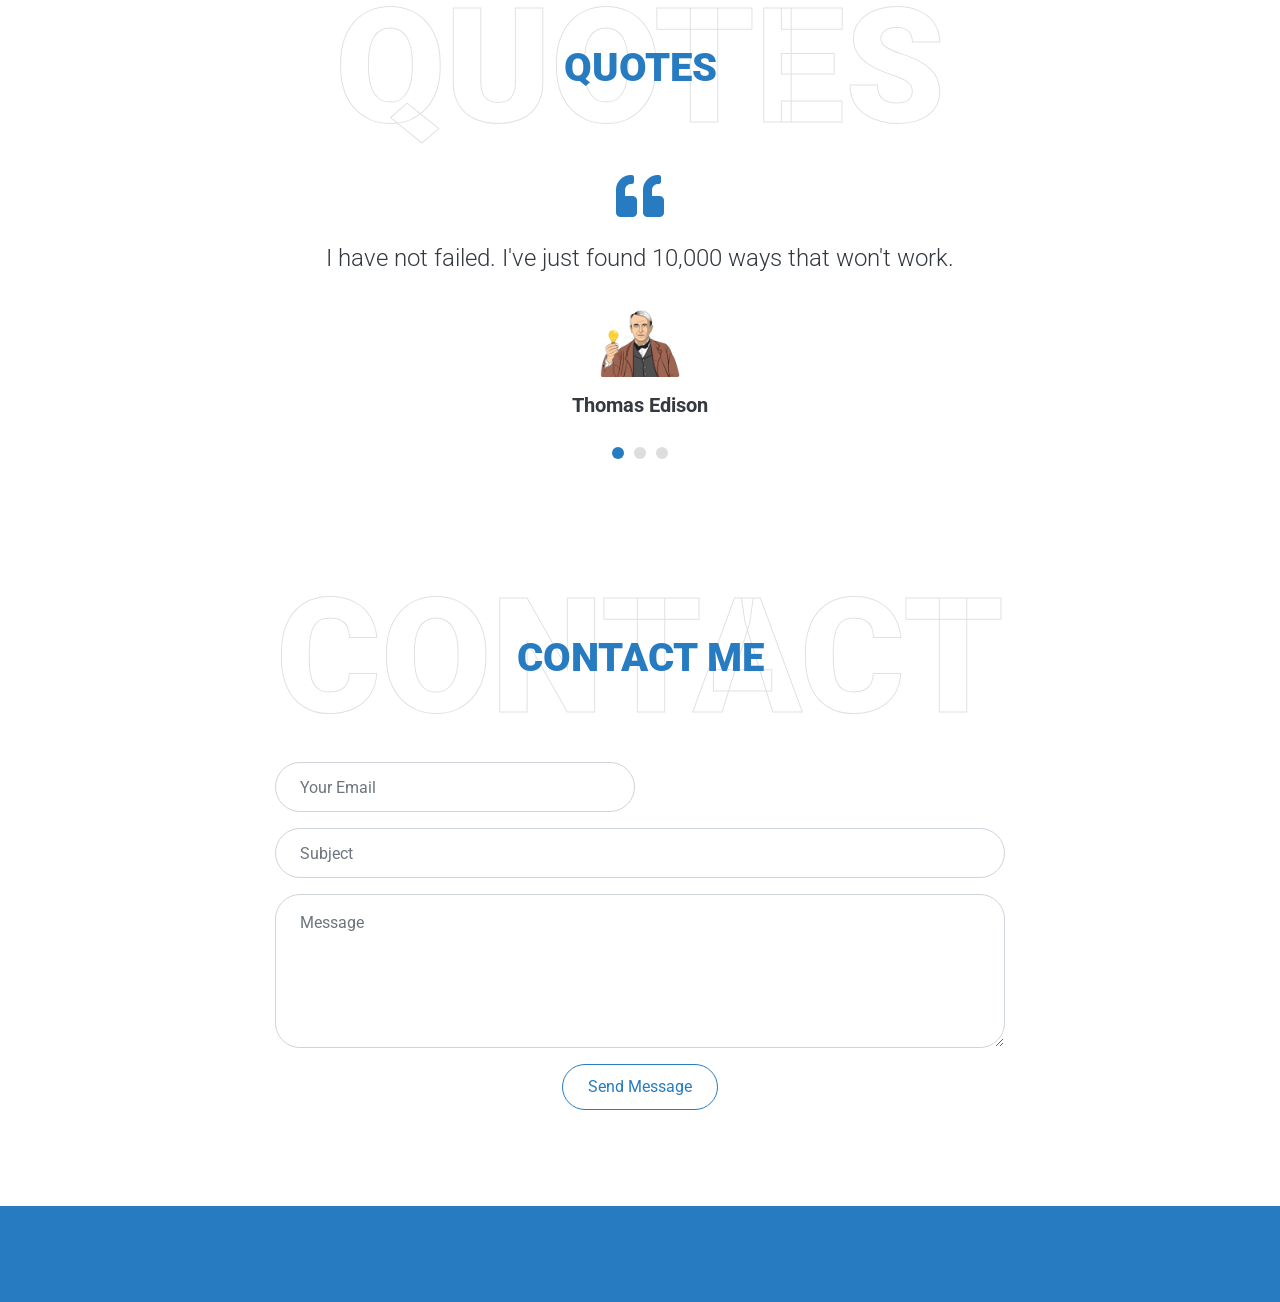
==== commit 6c57be29: "Add files via upload" ====
--- a/index.html
+++ b/index.html
@@ -1,629 +1,800 @@
-<!DOCTYPE html>
-<html lang="en">
-
-<head>
-    <meta charset="utf-8">
-    <title>Film Editor & VFX  Artist</title>
-    <meta content="width=device-width, initial-scale=1.0" name="viewport">
-    <meta content="Free HTML Templates" name="keywords">
-    <meta content="Free HTML Templates" name="description">
-
-    <!-- Favicon -->
-    <link href="img/favicon.ico" rel="icon">
-
-    <!-- Google Web Fonts -->
-    <link rel="preconnect" href="https://fonts.gstatic.com">
-    <link href="https://fonts.googleapis.com/css2?family=Roboto:wght@300;400;500;700;900&display=swap" rel="stylesheet"> 
-
-    <!-- Font Awesome -->
-    <link href="https://cdnjs.cloudflare.com/ajax/libs/font-awesome/5.10.0/css/all.min.css" rel="stylesheet">
-    <link href='https://unpkg.com/boxicons@2.1.2/css/boxicons.min.css' rel='stylesheet'>
-    <script src="https://code.iconify.design/iconify-icon/1.0.0-beta.3/iconify-icon.min.js"></script>
-
-    <!-- Libraries Stylesheet -->
-    <link href="lib/owlcarousel/assets/owl.carousel.min.css" rel="stylesheet">
-    <link href="lib/lightbox/css/lightbox.min.css" rel="stylesheet">
-
-    <!-- Customized Bootstrap Stylesheet -->
-    <link href="css/style.css" rel="stylesheet">
-    
-    
-    
-    
-    <!-- video script-->
-    <script src="js/jquery.min.js">
-	</script>
-    <script src="https://maxcdn.bootstrapcdn.com/bootstrap/3.3.7/js/bootstrap.min.js">
-	</script>
-    <script>
-		$(document).ready(function() {
-			var url = $("#Trailer").attr('src');
-			$("#videoModal1").on('hide.bs.modal', function() {
-				$("#Trailer").attr('src', '');
-			});
-			$("#videoModal1").on('show.bs.modal', function() {
-				$("#Trailer").attr('src', url);
-			});
-		});
-	</script>
-    
-    <script>
-		$(document).ready(function() {
-			var url = $("#VFX1").attr('src');
-			$("#videoModal2").on('hide.bs.modal', function() {
-				$("#VFX1").attr('src', '');
-			});
-			$("#videoModal2").on('show.bs.modal', function() {
-				$("#VFX1").attr('src', url);
-			});
-		});
-	</script>
-    <script>
-		$(document).ready(function() {
-			var url = $("#VFX2").attr('src');
-			$("#videoModal3").on('hide.bs.modal', function() {
-				$("#VFX2").attr('src', '');
-			});
-			$("#videoModal3").on('show.bs.modal', function() {
-				$("#VFX2").attr('src', url);
-			});
-		});
-	</script>
-        <script>
-		$(document).ready(function() {
-			var url = $("#VFX3").attr('src');
-			$("#videoModal4").on('hide.bs.modal', function() {
-				$("#VFX3").attr('src', '');
-			});
-			$("#videoModal4").on('show.bs.modal', function() {
-				$("#VFX3").attr('src', url);
-			});
-		});
-	</script>
-</head>
-
-<body data-spy="scroll" data-target=".navbar" data-offset="51">
-    <!-- Navbar Start -->
-    <nav class="navbar fixed-top shadow-sm navbar-expand-lg bg-light navbar-light py-3 py-lg-0 px-lg-5">
-        <a href="index.html" class="navbar-brand ml-lg-3">
-            <h1 class="typed-text-output d-inline font-weight-lighter text-black" style="font-size: 30px"><div class="typed-text d-none">, Film Editing, Video Editing, 3D Artist</div></h1>
-        </a>
-        <button type="button" class="navbar-toggler" data-toggle="collapse" data-target="#navbarCollapse">
-            <span class="navbar-toggler-icon"></span>
-        </button>
-        <div class="collapse navbar-collapse px-lg-3" id="navbarCollapse">
-            <div class="navbar-nav m-auto py-0">
-                <a href="#about" class="nav-item nav-link">About</a>
-                <a href="#project" class="nav-item nav-link">Projects</a>
-                <a href="#skill" class="nav-item nav-link">Skills</a>
-                <a href="#software" class="nav-item nav-link">Softwares</a>
-                <a href="#service" class="nav-item nav-link">Services</a>
-                <a href="#award" class="nav-item nav-link">Awards</a>
-                <a href="#contact" class="nav-item nav-link">Contact</a>
-            </div>
-        </div>
-    </nav>
-    <!-- Navbar End -->
-
-
-    <!-- Video Modal Start -->
-    <div class="modal fade" id="videoModal1" tabindex="-1" role="dialog" aria-labelledby="exampleModalLabel" aria-hidden="true">
-        <div class="modal-dialog modal-dialog-centered modal-xl" role="document">
-            <div class="modal-content">
-                <div class="modal-body">
-                    <button type="button" class="close" data-dismiss="modal" aria-label="Close">
-                        <span aria-hidden="true">&times;</span>
-                    </button>        
-                    <div class="embed-responsive embed-responsive-16by9">
-                        <iframe class="embed-responsive-item" src="https://drive.google.com/file/d/1wp9dhcgzx3FvyNYpP9ivCv_9c384Wu4b/preview" id="Trailer"  allowscriptaccess="always" allow="autoplay"></iframe>
-                    </div>
-                </div>
-            </div>
-        </div>
-    </div>
-    <div class="modal fade" id="videoModal2" tabindex="-1" role="dialog" aria-labelledby="exampleModalLabel" aria-hidden="true">
-        <div class="modal-dialog modal-dialog-centered modal-xl" role="document">
-            <div class="modal-content">
-                <div class="modal-body">
-                    <button type="button" class="close" data-dismiss="modal" aria-label="Close">
-                        <span aria-hidden="true">&times;</span>
-                    </button>        
-                    <div class="embed-responsive embed-responsive-16by9">
-                        <iframe class="embed-responsive-item" src="https://drive.google.com/file/d/19vjXdKJZlaZ7_8tmMmICF4n6sU4BFLtv/preview" id="VFX1"  allowscriptaccess="always" allow="autoplay"></iframe>
-                    </div>
-                </div>
-            </div>
-        </div>
-    </div>
-    <div class="modal fade" id="videoModal3" tabindex="-1" role="dialog" aria-labelledby="exampleModalLabel" aria-hidden="true">
-        <div class="modal-dialog modal-dialog-centered modal-xl" role="document">
-            <div class="modal-content">
-                <div class="modal-body">
-                    <button type="button" class="close" data-dismiss="modal" aria-label="Close">
-                        <span aria-hidden="true">&times;</span>
-                    </button>        
-                    <div class="embed-responsive embed-responsive-16by9">
-                        <iframe class="embed-responsive-item" src="https://drive.google.com/file/d/10ixdmNZWmWTc8La55p59_7dV94UhLJ10/preview" id="VFX2"  allowscriptaccess="always" allow="autoplay"></iframe>
-                    </div>
-                </div>
-            </div>
-        </div>
-    </div>
-        <div class="modal fade" id="videoModal4" tabindex="-1" role="dialog" aria-labelledby="exampleModalLabel" aria-hidden="true">
-        <div class="modal-dialog modal-dialog-centered modal-xl" role="document">
-            <div class="modal-content">
-                <div class="modal-body">
-                    <button type="button" class="close" data-dismiss="modal" aria-label="Close">
-                        <span aria-hidden="true">&times;</span>
-                    </button>        
-                    <div class="embed-responsive embed-responsive-16by9">
-                        <iframe class="embed-responsive-item" src="https://drive.google.com/file/d/1nfbja6HpHXkv5L8Ywq_QpweHwUDhbj1n/preview" id="VFX3"  allowscriptaccess="always" allow="autoplay"></iframe>
-                    </div>
-                </div>
-            </div>
-        </div>
-    </div>
-    <!-- Video Modal End -->
-    <!-- About Start -->
-    <div class="container-fluid py-5" id="about">
-        <div class="container">
-            <div class="position-relative d-flex align-items-center justify-content-center">
-                <h1 class="display-1 text-uppercase text-white" style="-webkit-text-stroke: 1px #dee2e6;">About</h1>
-                <h1 class="position-absolute text-uppercase text-primary">About Me</h1>
-            </div>
-            <div class="row align-items-center">
-                <div class="col-lg-5 pb-4 pb-lg-0">
-                    <img class="img-fluid w-150 rounded-circle shadow-sm" src="img/about.jpeg" alt="" style="width: 460px; height: 480px">
-                </div>
-                <div class="col-lg-7">
-                    <h3 class="mb-4">Film Editor & VFX  Artist</h3>
-                    <p style="font-size: 20px">Hi, this is Abderrahmane Laroui  professional video Editor 8 years of experience, I have many creative ideas for your videos and films . I've worked on a variety of projects and we got so many awards national and international , freelancing in Filmmaking ,  If you need professional work to bring your creative projects to life, you came to the right place. 
-feel free to contact me for a service. Thank you for the visit!<br>
-                        Are you ready to start?</p>
-                    <div class="row mb-3">
-                        <div class="col-sm-6 py-2"><h5>Name: <span class="text-secondary">Abderrahmane Laroui </span></h5></div>
-                        <div class="col-sm-6 py-2"><h5>Experience: <span class="text-secondary">8 Years</span></h5></div>
-                        <div class="col-sm-6 py-2"><h5>WhatsApp: <span class="text-secondary">+213 542211495</span></h5></div>
-                        <div class="col-sm-6 py-2"><h5>Email: <span class="text-secondary">abdouu.la1@gmail.com</span></h5></div>
-                        <div class="col-sm-6 py-2"><h5>Address: <span class="text-secondary">Algeria</span></h5></div>
-                        <div class="col-sm-6 py-2"><h5>Freelance: <span class="text-secondary">Available</span></h5></div>
-                    </div>
-                    <div class="container text-center py-5">
-                        <div class="d-flex justify-content-center mb-4">
-                            <a class="btn btn-light btn-social mr-2" href="https://github.com/abderhmne" target="_blank"><i class="fab fa-github"></i></a>
-                            <a class="btn btn-light btn-social mr-2" href="https://www.linkedin.com/in/abderrahmane-laroui" target="_blank"><i class="fab fa-linkedin-in"></i></a>
-                        </div>
-                    </div>
-                </div>
-            </div>
-        </div>
-    </div>
-    <!-- About End -->
-
-    
-
-
-
-
-    <!-- projects Start -->
-    <div class="container-fluid py-5" id="project">
-        <div class="container">
-            <div class="position-relative d-flex align-items-center justify-content-center">
-                <h1 class="display-1 text-uppercase text-white" style="-webkit-text-stroke: 1px #dee2e6;">Projects</h1>
-                <h1 class="position-absolute text-uppercase text-primary">Demo</h1>
-            </div>
-            <div class="row">
-                <div class="col-lg-6">
-                    <h3 class="mb-4">Projects</h3>
-                    <div class="border-left border-primary pt-2 pl-4 ml-2">
-                        <div class="position-relative mb-4">
-                            <i class="far fa-dot-circle text-primary position-absolute" style="top: 2px; left: -32px;"></i>
-                            <h5 class="font-weight-bold mb-1">Unstoppable</h5>
-                            <p class="mb-2"><strong>Release date</strong> : <small>2021</small></p>
-                            <p style="font-size:17px">This short film based on a true events where a kid "Abdou" watched his older brother dying in front of his eyes because he was a photographer back in the day what made his daily fear taking his camera and enjoy his talent because of bullies but in the end became unstoppable by overcoming his phobia.</p>
-                            <img class="img-fluid" src="img/PORTFOLIO_1.jpg" style="width: 450px"/>
-                            <a href="#videoModal1" class="btn btn-outline-primary" style="margin-top: 10px" data-toggle="modal">Watch Trailer</a>
-                        </div>
-                    </div>
-                </div>
-                <div class="col-lg-6">
-                    <h3 class="mb-4">Demo</h3>
-                    <div class="border-left border-primary pt-2 pl-4 ml-2">
-                        <div class="position-relative mb-4">
-                            <i class="far fa-dot-circle text-primary position-absolute" style="top: 2px; left: -32px;"></i>
-                            <h5 class="font-weight-bold mb-1">Squide Game -'how you like that blackpink' dance in Seoul + VFX Breakdown</h5>
-                            <div class="video-thumbnail top-img"  data-toggle="modal" data-target="#videoModal3">
-                                <img src="img/VFX_Squid_Game.png" style="width: 420px; height: 240px" alt="Video thumbnail">
-                                <div class="overlay">
-                                    <i class="fa fa-play"></i>
-                                </div>
-                            </div>
-                        </div>
-                        <div class="position-relative mb-4">
-                            <i class="far fa-dot-circle text-primary position-absolute" style="top: 2px; left: -32px;"></i>
-                            <h5 class="font-weight-bold mb-1">Spaceship in London + VFX Breakdown</h5>
-                            <div class="video-thumbnail top-img" data-toggle="modal" data-target="#videoModal2">
-                                <img src="img/VFX_london.png" style="width: 420px; height: 240px" alt="Video thumbnail">
-                                <div class="overlay">
-                                    <i class="fa fa-play"></i>
-                                </div>
-                            </div>
-                        </div>
-                        <div class="position-relative mb-4">
-                            <i class="far fa-dot-circle text-primary position-absolute" style="top: 2px; left: -32px;"></i>
-                            <h5 class="font-weight-bold mb-1">Kong in Italy + VFX Breakdown</h5>
-                            <div class="video-thumbnail top-img"  data-toggle="modal" data-target="#videoModal4">
-                                <img src="img/VFX_Kong.jpg" style="width: 420px; height: 240px" alt="Video thumbnail">
-                                <div class="overlay">
-                                    <i class="fa fa-play"></i>
-                                </div>
-                            </div>
-                        </div>
-                    </div>
-                </div>
-            </div>
-        </div>
-    </div>
-    <!-- projects End -->
-
-
-    <!-- Skill Start -->
-    <div class="container-fluid py-5" id="skill">
-        <div class="container">
-            <div class="position-relative d-flex align-items-center justify-content-center">
-                <h1 class="display-1 text-uppercase text-white" style="-webkit-text-stroke: 1px #dee2e6;">Skills</h1>
-                <h1 class="position-absolute text-uppercase text-primary">My Skills</h1>
-            </div>
-            <div class="row align-items-center">
-                <div class="col-md-6">
-                    <div class="skill mb-4">
-                        <div class="d-flex justify-content-between">
-                            <h5 class="font-weight-bold">Film Editing</h5>
-                        </div>
-                        <div class="progress">
-                            <div class="progress-bar bg-primary" role="progressbar" aria-valuenow="100" aria-valuemin="0" aria-valuemax="100"></div>
-                        </div>
-                    </div>
-                    <div class="skill mb-4">
-                        <div class="d-flex justify-content-between">
-                            <h5 class="font-weight-bold">Video Editing</h5>
-                        </div>
-                        <div class="progress">
-                            <div class="progress-bar bg-warning" role="progressbar" aria-valuenow="100" aria-valuemin="0" aria-valuemax="100"></div>
-                        </div>
-                    </div>
-                    <div class="skill mb-4">
-                        <div class="d-flex justify-content-between">
-                            <h5 class="font-weight-bold">Visual Effects</h5>
-                        </div>
-                        <div class="progress">
-                            <div class="progress-bar bg-danger" role="progressbar" aria-valuenow="100" aria-valuemin="0" aria-valuemax="100"></div>
-                        </div>
-                    </div>
-                </div>
-                <div class="col-md-6">
-                    <div class="skill mb-4">
-                        <div class="d-flex justify-content-between">
-                            <h5 class="font-weight-bold">Fire & Smoke Simulation</h5>
-                        </div>
-                        <div class="progress">
-                            <div class="progress-bar bg-info" role="progressbar" aria-valuenow="100" aria-valuemin="0" aria-valuemax="100"></div>
-                        </div>
-                    </div>
-                    <div class="skill mb-4">
-                        <div class="d-flex justify-content-between">
-                            <h5 class="font-weight-bold">3D Modeling</h5>
-                        </div>
-                        <div class="progress">
-                            <div class="progress-bar bg-dark" role="progressbar" aria-valuenow="100" aria-valuemin="0" aria-valuemax="100"></div>
-                        </div>
-                    </div>
-                    <div class="skill mb-4">
-                        <div class="d-flex justify-content-between">
-                            <h5 class="font-weight-bold">3D Animation</h5>
-                        </div>
-                        <div class="progress">
-                            <div class="progress-bar bg-success" role="progressbar" aria-valuenow="100" aria-valuemin="0" aria-valuemax="100"></div>
-                        </div>
-                    </div>
-                </div>
-            </div>
-        </div>
-    </div>
-    <!-- Skill End -->
-
-    
-    
-        <!-- Softwares Start -->
-    <div class="container-fluid pt-5" id="software">
-        <div class="container">
-            <div class="position-relative d-flex align-items-center justify-content-center">
-                <h1 class="display-1 text-uppercase text-white" style="-webkit-text-stroke: 1px #dee2e6;">Platforms</h1>
-                <h1 class="position-absolute text-uppercase text-primary">Softwares</h1>
-            </div>
-            <div class="row pb-3">
-                <div class="col-lg-4 col-md-6 text-center mb-5">
-                    <div class="d-flex align-items-center justify-content-center mb-4">
-                        <img src="img/DaVinci_Resolve.png" style="width: 60px; height: 60px; margin-right: 5px"/>
-                        <h4 class="font-weight-bold m-0">DaVinci Resolve</h4>
-                    </div>
-                </div>
-                <div class="col-lg-4 col-md-6 text-center mb-5">
-                    <div class="d-flex align-items-center justify-content-center mb-4">
-                        <img src="img/blender_icon.png" style="width: 70px; height: 70px; margin-right: 5px"/>
-                        <h4 class="font-weight-bold m-0">Blender</h4>
-                    </div>
-                </div>
-                <div class="col-lg-4 col-md-6 text-center mb-5">
-                    <div class="d-flex align-items-center justify-content-center mb-4">
-                        <img src="img/premiere-pro.png" style="margin-right: 5px"/>
-                        <h4 class="font-weight-bold m-0">Adobe Premiere</h4>
-                    </div>
-                </div>
-                <div class="col-lg-4 col-md-6 text-center mb-5">
-                    <div class="d-flex align-items-center justify-content-center mb-4">
-                        <img src="img/aftereffects.png" style="margin-right: 5px"/>
-                        <h4 class="font-weight-bold m-0">Adobe After Effects</h4>
-                    </div>
-                </div>
-                <div class="col-lg-4 col-md-6 text-center mb-5">
-                    <div class="d-flex align-items-center justify-content-center mb-4">
-                        <img src="img/Photoshop.png" style="margin-right: 5px"/>
-                        <h4 class="font-weight-bold m-0">Adobe Photoshop</h4>
-                    </div>
-                </div>
-            </div>
-        </div>
-    </div>
-    <!-- Softwares End -->
-    
-    
-
-    <!-- Services Start -->
-    <div class="container-fluid pt-5" id="service">
-        <div class="container">
-            <div class="position-relative d-flex align-items-center justify-content-center">
-                <h1 class="display-1 text-uppercase text-white" style="-webkit-text-stroke: 1px #dee2e6;">Service</h1>
-                <h1 class="position-absolute text-uppercase text-primary">My Services</h1>
-            </div>
-            <div class="row pb-3">
-                <div class="col-lg-4 col-md-6 text-center mb-5">
-                    <div class="d-flex align-items-center justify-content-center mb-4">
-<!--                        <i class="fa fa-2x fa-laptop "></i>-->
-                        <iconify-icon icon="ph:film-slate" width="45" class="service-icon bg-primary text-white mr-3"></iconify-icon>
-                        <h4 class="font-weight-bold m-0">Film Editing</h4>
-                    </div>
-                    <p style="font-size: 18px">Short Films Editing , Film Trailers Editing.</p>
-                </div>
-                <div class="col-lg-4 col-md-6 text-center mb-5">
-                    <div class="d-flex align-items-center justify-content-center mb-4">
-                        <iconify-icon icon="ep:video-play" width="45" class="service-icon bg-primary text-white mr-3"></iconify-icon>
-                        <h4 class="font-weight-bold m-0">video Editing</h4>
-                    </div>
-                    <p style="font-size: 18px">Documentary videos , Podcasts , YouTube Videos, Vlogs , Travel , and much more.</p>
-                </div>
-                <div class="col-lg-4 col-md-6 text-center mb-5">
-                    <div class="d-flex align-items-center justify-content-center mb-4">
-                        <iconify-icon icon="el:magic" width="40" class="service-icon bg-primary text-white mr-3"></iconify-icon>
-                        <h4 class="font-weight-bold m-0">Visual Effects</h4>
-                    </div>
-                    <p style="font-size: 18px">2d or 3d Motion Tracking and Match Moving , Greenscreen/chroma keying , Vfx Compositing , Masking.</p>
-                </div>
-                <div class="col-lg-4 col-md-6 text-center mb-5">
-                    <div class="d-flex align-items-center justify-content-center mb-4">
-                        <iconify-icon icon="fa6-brands:gripfire" width="40" class="service-icon bg-primary text-white mr-3"></iconify-icon>
-                        <h4 class="font-weight-bold m-0">Fire & Smoke Simulation</h4>
-                    </div>
-                    <p style="font-size: 18px">Mantaflow Fire And Smoke Simulation.</p>
-                </div>
-                <div class="col-lg-4 col-md-6 text-center mb-5">
-                    <div class="d-flex align-items-center justify-content-center mb-4">
-                        <iconify-icon icon="carbon:chart-3d" width="45" class="service-icon bg-primary text-white mr-3"></iconify-icon>
-                        <h4 class="font-weight-bold m-0">3D Modeling</h4>
-                    </div>
-                    <p style="font-size: 18px">Low Poly Buildings , Low Poly Vehicles.</p>
-                </div>
-                <div class="col-lg-4 col-md-6 text-center mb-5">
-                    <div class="d-flex align-items-center justify-content-center mb-4">
-                        <iconify-icon icon="ic:baseline-3d-rotation" width="50" class="service-icon bg-primary text-white mr-3"></iconify-icon>
-                        <h4 class="font-weight-bold m-0">3D Animation</h4>
-                    </div>
-                    <p style="font-size: 18px">Character Animation.</p>
-                </div>
-            </div>
-        </div>
-    </div>
-    <!-- Services End -->
-
-
-    <!-- Awards Start -->
-    <div class="container-fluid pt-5 pb-3" id="award">
-        <div class="container">
-            <div class="position-relative d-flex align-items-center justify-content-center">
-                <h1 class="display-1 text-uppercase text-white" style="-webkit-text-stroke: 1px #dee2e6;">Festivals</h1>
-                <h1 class="position-absolute text-uppercase text-primary">Awards</h1>
-            </div>
-            <div class="row">
-                <div class="col-12 text-center mb-2">
-                    <ul class="list-inline mb-4" id="portfolio-flters">
-                        <li class="btn btn-sm btn-outline-primary m-1 active"  data-filter="*">All</li>
-                        <li class="btn btn-sm btn-outline-primary m-1" data-filter=".award">Awards</li>
-                        <li class="btn btn-sm btn-outline-primary m-1" data-filter=".festival_participation">Festivals Participation</li>
-                    </ul>
-                </div>
-            </div>
-            <div class="row portfolio-container">
-                <div class="col-lg-4 col-md-6 mb-4 portfolio-item award">
-                    <div class="position-relative overflow-hidden mb-2">
-                        <img class="img-fluid rounded w-100" src="img/PORTFOLIO_1.jpg" alt="">
-                        <div class="portfolio-btn bg-primary d-flex align-items-center justify-content-center">
-                            <a href="img/PORTFOLIO_1.jpg" data-lightbox="portfolio">
-                                <i class="fa fa-search-plus text-white" style="font-size: 40px;"></i>
-                            </a>
-                        </div>
-                    </div>
-                </div>
-                <div class="col-lg-4 col-md-6 mb-4 portfolio-item festival_participation">
-                    <div class="position-relative overflow-hidden mb-2">
-                        <img class="img-fluid rounded w-100" src="img/PORTFOLIO_2.png" alt="">
-                        <div class="portfolio-btn bg-primary d-flex align-items-center justify-content-center">
-                            <a href="img/PORTFOLIO_2.png" data-lightbox="portfolio">
-                                <i class="fa fa-search-plus text-white" style="font-size: 40px;"></i>
-                            </a>
-                        </div>
-                    </div>
-                </div>
-                <div class="col-lg-4 col-md-6 mb-4 portfolio-item award">
-                    <div class="position-relative overflow-hidden mb-2">
-                        <img class="img-fluid rounded w-100" src="img/PORTFOLIO_3.png" alt="">
-                        <div class="portfolio-btn bg-primary d-flex align-items-center justify-content-center">
-                            <a href="img/PORTFOLIO_3.png" data-lightbox="portfolio">
-                                <i class="fa fa-search-plus text-white" style="font-size: 40px;"></i>
-                            </a>
-                        </div>
-                    </div>
-                </div>
-                <div class="col-lg-4 col-md-6 mb-4 portfolio-item award">
-                    <div class="position-relative overflow-hidden mb-2">
-                        <img class="img-fluid rounded w-100" src="img/PORTFOLIO_4.png" alt="">
-                        <div class="portfolio-btn bg-primary d-flex align-items-center justify-content-center">
-                            <a href="img/PORTFOLIO_4.png" data-lightbox="portfolio">
-                                <i class="fa fa-search-plus text-white" style="font-size: 40px;"></i>
-                            </a>
-                        </div>
-                    </div>
-                </div>
-                <div class="col-lg-4 col-md-6 mb-4 portfolio-item award">
-                    <div class="position-relative overflow-hidden mb-2">
-                        <img class="img-fluid rounded w-100" src="img/PORTFOLIO_5.png" alt="">
-                        <div class="portfolio-btn bg-primary d-flex align-items-center justify-content-center">
-                            <a href="img/PORTFOLIO_5.png" data-lightbox="portfolio">
-                                <i class="fa fa-search-plus text-white" style="font-size: 40px;"></i>
-                            </a>
-                        </div>
-                    </div>
-                </div>
-                <div class="col-lg-4 col-md-6 mb-4 portfolio-item award">
-                    <div class="position-relative overflow-hidden mb-2">
-                        <img class="img-fluid rounded w-100" src="img/PORTFOLIO_6.jpg" alt="">
-                        <div class="portfolio-btn bg-primary d-flex align-items-center justify-content-center">
-                            <a href="img/PORTFOLIO_6.jpg" data-lightbox="portfolio">
-                                <i class="fa fa-search-plus text-white" style="font-size: 40px;"></i>
-                            </a>
-                        </div>
-                    </div>
-                </div>
-                <div class="col-lg-4 col-md-6 mb-4 portfolio-item award">
-                    <div class="position-relative overflow-hidden mb-2">
-                        <img class="img-fluid rounded w-100" src="img/PORTFOLIO_7.png" alt="">
-                        <div class="portfolio-btn bg-primary d-flex align-items-center justify-content-center">
-                            <a href="img/PORTFOLIO_7.png" data-lightbox="portfolio">
-                                <i class="fa fa-search-plus text-white" style="font-size: 40px;"></i>
-                            </a>
-                        </div>
-                    </div>
-                </div>
-                <div class="col-lg-4 col-md-6 mb-4 portfolio-item award">
-                    <div class="position-relative overflow-hidden mb-2">
-                        <img class="img-fluid rounded w-100" src="img/PORTFOLIO_8.png" alt="">
-                        <div class="portfolio-btn bg-primary d-flex align-items-center justify-content-center">
-                            <a href="img/PORTFOLIO_8.png" data-lightbox="portfolio">
-                                <i class="fa fa-search-plus text-white" style="font-size: 40px;"></i>
-                            </a>
-                        </div>
-                    </div>
-                </div>
-                <div class="col-lg-4 col-md-6 mb-4 portfolio-item award">
-                    <div class="position-relative overflow-hidden mb-2">
-                        <img class="img-fluid rounded w-100" src="img/PORTFOLIO_9.png" alt="">
-                        <div class="portfolio-btn bg-primary d-flex align-items-center justify-content-center">
-                            <a href="img/PORTFOLIO_9.png" data-lightbox="portfolio">
-                                <i class="fa fa-search-plus text-white" style="font-size: 40px;"></i>
-                            </a>
-                        </div>
-                    </div>
-                </div>
-            </div>
-        </div>
-    </div>
-    <!-- Awards End -->
-    <!-- Contact Start -->
-    <div class="container-fluid py-5" id="contact">
-        <div class="container">
-            <div class="position-relative d-flex align-items-center justify-content-center">
-                <h1 class="display-1 text-uppercase text-white" style="-webkit-text-stroke: 1px #dee2e6;">Contact</h1>
-                <h1 class="position-absolute text-uppercase text-primary">Contact Me</h1>
-            </div>
-            <div class="row justify-content-center">
-                <div class="col-lg-8">
-                    <div class="contact-form text-center">
-                        <div id="success"></div>
-                        <form action="https://formspree.io/f/mgeqvljl" method="POST">
-                            <div class="form-row">
-                                <div class="control-group col-sm-6">
-                                    <input type="email" class="form-control p-4" id="email" placeholder="Your Email"
-                                        required="required" data-validation-required-message="Please enter your email" />
-                                    <p class="help-block text-danger"></p>
-                                </div>
-                            </div>
-                            <div class="control-group">
-                                <input name="subject" type="text" class="form-control p-4" id="subject" placeholder="Subject"
-                                    required="required" data-validation-required-message="Please enter a subject" />
-                                <p class="help-block text-danger"></p>
-                            </div>
-                            
-                            
-                            <div class="control-group">
-                                <textarea name="message" class="form-control py-3 px-4" rows="5" id="message" placeholder="Message"
-                                    required="required"
-                                    data-validation-required-message="Please enter your message"></textarea>
-                                <p class="help-block text-danger"></p>
-                            </div>
-                            
-                            <div>
-                                <button class="btn btn-outline-primary" type="submit" id="sendMessageButton">Send
-                                    Message</button>
-                            </div>
-                        </form>
-                    </div>
-                </div>
-            </div>
-        </div>
-    </div>
-    <!-- Contact End -->
-
-    
-    
-    
-    <!-- Footer Start -->
-    <div class="container-fluid bg-primary text-white mt-5 py-5 px-sm-3 px-md-5">
-
-    </div>
-    <!-- Footer End -->
-
-    <!-- Scroll to Bottom -->
-    <i class="fa fa-2x fa-angle-down text-white scroll-to-bottom"></i>
-
-    <!-- Back to Top -->
-    <a href="#" class="btn btn-outline-dark px-0 back-to-top"><i class="fa fa-angle-double-up"></i></a>
-
-
-    <!-- JavaScript Libraries -->
-    <script src="https://code.jquery.com/jquery-3.4.1.min.js"></script>
-    <script src="https://stackpath.bootstrapcdn.com/bootstrap/4.4.1/js/bootstrap.bundle.min.js"></script>
-    <script src="lib/typed/typed.min.js"></script>
-    <script src="lib/easing/easing.min.js"></script>
-    <script src="lib/waypoints/waypoints.min.js"></script>
-    <script src="lib/owlcarousel/owl.carousel.min.js"></script>
-    <script src="lib/isotope/isotope.pkgd.min.js"></script>
-    <script src="lib/lightbox/js/lightbox.min.js"></script>
-
-    <!-- Contact Javascript File -->
-    <script src="mail/jqBootstrapValidation.min.js"></script>
-    <script src="mail/contact.js"></script>
-
-    <!-- Template Javascript -->
-    <script src="js/main.js"></script>
-</body>
-
+<!DOCTYPE html>
+<html lang="en">
+
+<head>
+    <meta charset="utf-8">
+    <title>FreeFolio - Freelancer Portfolio Template</title>
+    <meta content="width=device-width, initial-scale=1.0" name="viewport">
+    <meta content="Free HTML Templates" name="keywords">
+    <meta content="Free HTML Templates" name="description">
+
+    <!-- Favicon -->
+    <link href="img/favicon.ico" rel="icon">
+
+    <!-- Google Web Fonts -->
+    <link rel="preconnect" href="https://fonts.gstatic.com">
+    <link href="https://fonts.googleapis.com/css2?family=Roboto:wght@300;400;500;700;900&display=swap" rel="stylesheet"> 
+
+    <!-- Font Awesome -->
+    <link href="https://cdnjs.cloudflare.com/ajax/libs/font-awesome/5.10.0/css/all.min.css" rel="stylesheet">
+    <link href='https://unpkg.com/boxicons@2.1.2/css/boxicons.min.css' rel='stylesheet'>
+    <script src="https://code.iconify.design/iconify-icon/1.0.0-beta.3/iconify-icon.min.js"></script>
+
+    <!-- Libraries Stylesheet -->
+    <link href="lib/owlcarousel/assets/owl.carousel.min.css" rel="stylesheet">
+    <link href="lib/lightbox/css/lightbox.min.css" rel="stylesheet">
+
+    <link rel="stylesheet" href="https://cdn.jsdelivr.net/npm/bootstrap@4.1.3/dist/css/bootstrap.min.css" integrity="sha384-MCw98/SFnGE8fJT3GXwEOngsV7Zt27NXFoaoApmYm81iuXoPkFOJwJ8ERdknLPMO" crossorigin="anonymous">
+    <!-- Customized Bootstrap Stylesheet -->
+    <link href="css/style.css" rel="stylesheet">
+    
+    
+    
+    
+    
+    <!-- video script-->
+
+    <script>
+		$(document).ready(function() {
+			var url = $("#Trailer").attr('src');
+			$("#videoModal1").on('hide.bs.modal', function() {
+				$("#Trailer").attr('src', '');
+			});
+			$("#videoModal1").on('show.bs.modal', function() {
+				$("#Trailer").attr('src', url);
+			});
+		});
+	</script>
+    
+    <script>
+		$(document).ready(function() {
+			var url = $("#VFX1").attr('src');
+			$("#videoModal2").on('hide.bs.modal', function() {
+				$("#VFX1").attr('src', '');
+			});
+			$("#videoModal2").on('show.bs.modal', function() {
+				$("#VFX1").attr('src', url);
+			});
+		});
+	</script>
+    <script>
+		$(document).ready(function() {
+			var url = $("#VFX2").attr('src');
+			$("#videoModal3").on('hide.bs.modal', function() {
+				$("#VFX2").attr('src', '');
+			});
+			$("#videoModal3").on('show.bs.modal', function() {
+				$("#VFX2").attr('src', url);
+			});
+		});
+	</script>
+        <script>
+		$(document).ready(function() {
+			var url = $("#VFX3").attr('src');
+			$("#videoModal4").on('hide.bs.modal', function() {
+				$("#VFX3").attr('src', '');
+			});
+			$("#videoModal4").on('show.bs.modal', function() {
+				$("#VFX3").attr('src', url);
+			});
+		});
+	</script>
+</head>
+
+<body data-spy="scroll" data-target=".navbar" data-offset="51">
+    <!-- Navbar Start -->
+    <nav class="navbar fixed-top shadow-sm navbar-expand-lg bg-light navbar-light py-3 py-lg-0 px-lg-5">
+        <a href="index.html" class="navbar-brand ml-lg-3">
+            <h1 class="typed-text-output d-inline font-weight-lighter text-black" style="font-size: 30px"><div class="typed-text d-none">, Film Editing, Video Editing, 3D Artist</div></h1>
+        </a>
+        <button type="button" class="navbar-toggler" data-toggle="collapse" data-target="#navbarCollapse">
+            <span class="navbar-toggler-icon"></span>
+        </button>
+        <div class="collapse navbar-collapse px-lg-3" id="navbarCollapse">
+            <div class="navbar-nav m-auto py-0">
+                <a href="#about" class="nav-item nav-link">About</a>
+                <a href="#project" class="nav-item nav-link">Projects</a>
+                <a href="#skill" class="nav-item nav-link">Skills</a>
+                <a href="#software" class="nav-item nav-link">Softwares</a>
+                <a href="#service" class="nav-item nav-link">Services</a>
+                <a href="#award" class="nav-item nav-link">Awards</a>
+                <a href="#contact" class="nav-item nav-link">Contact</a>
+            </div>
+        </div>
+    </nav>
+    <!-- Navbar End -->
+
+
+    <!-- Video Modal Start -->
+    <div class="modal fade" id="videoModal1" tabindex="-1" role="dialog" aria-labelledby="exampleModalLabel" aria-hidden="true">
+        <div class="modal-dialog modal-dialog-centered modal-xl" role="document">
+            <div class="modal-content">
+                <div class="modal-body">
+                    <button type="button" class="close" data-dismiss="modal" aria-label="Close">
+                        <span aria-hidden="true">&times;</span>
+                    </button>        
+                    <div class="embed-responsive embed-responsive-16by9">
+                        <iframe class="embed-responsive-item" src="https://drive.google.com/file/d/1wp9dhcgzx3FvyNYpP9ivCv_9c384Wu4b/preview" id="Trailer"  allowscriptaccess="always" allow="autoplay"></iframe>
+                    </div>
+                </div>
+            </div>
+        </div>
+    </div>
+    <div class="modal fade" id="videoModal2" tabindex="-1" role="dialog" aria-labelledby="exampleModalLabel" aria-hidden="true">
+        <div class="modal-dialog modal-dialog-centered modal-xl" role="document">
+            <div class="modal-content">
+                <div class="modal-body">
+                    <button type="button" class="close" data-dismiss="modal" aria-label="Close">
+                        <span aria-hidden="true">&times;</span>
+                    </button>        
+                    <div class="embed-responsive embed-responsive-16by9">
+                        <iframe class="embed-responsive-item" src="https://drive.google.com/file/d/19vjXdKJZlaZ7_8tmMmICF4n6sU4BFLtv/preview" id="VFX1"  allowscriptaccess="always" allow="autoplay"></iframe>
+                    </div>
+                </div>
+            </div>
+        </div>
+    </div>
+    <div class="modal fade" id="videoModal3" tabindex="-1" role="dialog" aria-labelledby="exampleModalLabel" aria-hidden="true">
+        <div class="modal-dialog modal-dialog-centered modal-xl" role="document">
+            <div class="modal-content">
+                <div class="modal-body">
+                    <button type="button" class="close" data-dismiss="modal" aria-label="Close">
+                        <span aria-hidden="true">&times;</span>
+                    </button>        
+                    <div class="embed-responsive embed-responsive-16by9">
+                        <iframe class="embed-responsive-item" src="https://drive.google.com/file/d/10ixdmNZWmWTc8La55p59_7dV94UhLJ10/preview" id="VFX2"  allowscriptaccess="always" allow="autoplay"></iframe>
+                    </div>
+                </div>
+            </div>
+        </div>
+    </div>
+        <div class="modal fade" id="videoModal4" tabindex="-1" role="dialog" aria-labelledby="exampleModalLabel" aria-hidden="true">
+        <div class="modal-dialog modal-dialog-centered modal-xl" role="document">
+            <div class="modal-content">
+                <div class="modal-body">
+                    <button type="button" class="close" data-dismiss="modal" aria-label="Close">
+                        <span aria-hidden="true">&times;</span>
+                    </button>        
+                    <div class="embed-responsive embed-responsive-16by9">
+                        <iframe class="embed-responsive-item" src="https://drive.google.com/file/d/1nfbja6HpHXkv5L8Ywq_QpweHwUDhbj1n/preview" id="VFX3"  allowscriptaccess="always" allow="autoplay"></iframe>
+                    </div>
+                </div>
+            </div>
+        </div>
+    </div>
+    <!-- Video Modal End -->
+
+    
+<!--
+    <div id="Geeks2" class="modal fade">
+				<div class="modal-dialog">
+					<div class="modal-content">
+						<div class="modal-header">
+							<button type="button"
+									class="close"
+									data-dismiss="modal"
+									aria-hidden="true">×</button>
+						</div>
+						<div class="modal-body">
+							<iframe id="Geeks3" width="450" height="350"
+									src="img/Trailer.mp4"
+									frameborder="0" allowfullscreen>
+							</iframe>
+						</div>
+					</div>
+				</div>
+		</div>
+-->
+    
+    
+    
+    
+    
+
+    <!-- Header Start -->
+<!--
+    <div class="container-fluid bg-primary d-flex align-items-center mb-5 py-5" id="home" style="min-height: 100vh;">
+        <div class="container">
+            <div class="row align-items-center">
+                <div class="col-lg-5 px-5 pl-lg-0 pb-5 pb-lg-0">
+                    <img class="img-fluid w-100 rounded-circle shadow-sm" src="img/profile.jpg" alt="">
+                </div>
+                <div class="col-lg-7 text-center text-lg-left">
+                    <h3 class="text-white font-weight-normal mb-3">I'm</h3>
+                    <h1 class="display-3 text-uppercase text-primary mb-2" style="-webkit-text-stroke: 2px #ffffff;">Kate Winslet</h1>
+                    <h1 class="typed-text-output d-inline font-weight-lighter text-white"></h1>
+                    <div class="typed-text d-none">Web Designer, Web Developer, Front End Developer, Apps Designer, Apps Developer</div>
+                    <div class="d-flex align-items-center justify-content-center justify-content-lg-start pt-5">
+                        <a href="" class="btn btn-outline-light mr-5">Download CV</a>
+                        <button type="button" class="btn-play" data-toggle="modal"
+                            data-src="https://www.youtube.com/embed/DWRcNpR6Kdc" data-target="#videoModal">
+                            <span></span>
+                        </button>
+                        <h5 class="font-weight-normal text-white m-0 ml-4 d-none d-sm-block">Play Video</h5>
+                    </div>
+                </div>
+            </div>
+        </div>
+    </div>
+-->
+    <!-- Header End -->
+
+
+    <!-- About Start -->
+    <div class="container-fluid py-5" id="about">
+        <div class="container">
+            <div class="position-relative d-flex align-items-center justify-content-center">
+                <h1 class="display-1 text-uppercase text-white" style="-webkit-text-stroke: 1px #dee2e6;">About</h1>
+                <h1 class="position-absolute text-uppercase text-primary">About Me</h1>
+            </div>
+            <div class="row align-items-center">
+                <div class="col-lg-5 pb-4 pb-lg-0">
+                    <img class="img-fluid w-150 rounded-circle shadow-sm" src="img/about.jpeg" alt="" style="width: 460px; height: 480px">
+                </div>
+                <div class="col-lg-7">
+                    <h3 class="mb-4">Film Editor & VFX  Artist</h3>
+                    <p style="font-size: 20px">Hi, my name is Abderrahmane
+                        professional video Editor 8 years of experience, 
+                        I have many creative ideas for your videos and films .
+                        If you need professional work to bring your creative projects to life, 
+                        you came to the right place.<br>
+                        Are you ready to start?</p>
+                    <div class="row mb-3">
+                        <div class="col-sm-6 py-2"><h5>Name: <span class="text-secondary">Abderrahmane Laroui </span></h5></div>
+                        <div class="col-sm-6 py-2"><h5>Experience: <span class="text-secondary">8 Years</span></h5></div>
+                        <div class="col-sm-6 py-2"><h5>Phone: <span class="text-secondary">+213 542211495</span></h5></div>
+                        <div class="col-sm-6 py-2"><h5>Email: <span class="text-secondary">abdouu.la1@gmail.com</span></h5></div>
+                        <div class="col-sm-6 py-2"><h5>Address: <span class="text-secondary">Algeria</span></h5></div>
+                        <div class="col-sm-6 py-2"><h5>Freelance: <span class="text-secondary">Available</span></h5></div>
+                    </div>
+                    <div class="container text-center py-5">
+                        <div class="d-flex justify-content-center mb-4">
+                            <a class="btn btn-light btn-social mr-2" href="https://github.com/abderhmne" target="_blank"><i class="fab fa-github"></i></a>
+                            <a class="btn btn-light btn-social mr-2" href="https://www.linkedin.com/in/abderrahmane-laroui" target="_blank"><i class="fab fa-linkedin-in"></i></a>
+                        </div>
+                    </div>
+                </div>
+            </div>
+        </div>
+    </div>
+    <!-- About End -->
+
+    
+
+
+
+
+    <!-- projects Start -->
+    <div class="container-fluid py-5" id="project">
+        <div class="container">
+            <div class="position-relative d-flex align-items-center justify-content-center">
+                <h1 class="display-1 text-uppercase text-white" style="-webkit-text-stroke: 1px #dee2e6;">Projects</h1>
+                <h1 class="position-absolute text-uppercase text-primary">Demo</h1>
+            </div>
+            <div class="row">
+                <div class="col-lg-6">
+                    <h3 class="mb-4">Projects</h3>
+                    <div class="border-left border-primary pt-2 pl-4 ml-2">
+                        <div class="position-relative mb-4">
+                            <i class="far fa-dot-circle text-primary position-absolute" style="top: 2px; left: -32px;"></i>
+                            <h5 class="font-weight-bold mb-1">Unstoppable</h5>
+                            <p class="mb-2"><strong>Release date</strong> : <small>2021</small></p>
+                            <p style="font-size:17px">This short film based on a true events where a kid "Abdou" watched his older brother dying in front of his eyes because he was a photographer back in the day what made his daily fear taking his camera and enjoy his talent because of bullies but in the end became unstoppable by overcoming his phobia.</p>
+                            <img class="img-fluid" src="img/PORTFOLIO_1.jpg" style="width: 450px"/>
+                            <a href="#videoModal1" class="trailer-btn btn btn-outline-primary" style="margin-top: 10px" data-toggle="modal">Watch Trailer</a>
+                        </div>
+<!--
+                        <div class="position-relative mb-4">
+                            <i class="far fa-dot-circle text-primary position-absolute" style="top: 2px; left: -32px;"></i>
+                            <h5 class="font-weight-bold mb-1">Unstoppable</h5>
+                            <p class="mb-2"><strong>Release date</strong> : <small>2021</small></p>
+                            <p>Tempor eos dolore amet tempor dolor tempor. Dolore ea magna sit amet dolor eirmod. Eos ipsum est tempor dolor. Clita lorem kasd sed ea lorem diam ea lorem eirmod duo sit ipsum stet lorem diam</p>
+                            <img class="img-fluid" src="img/PORTFOLIO_1.jpg" style="width: 450px"/>
+                            <a href="#videoModal1" class="btn btn-outline-primary" style="margin-top: 10px" data-toggle="modal">Watch Trailer</a>
+                        </div>
+-->
+<!--
+                        <div class="position-relative mb-4">
+                            <i class="far fa-dot-circle text-primary position-absolute" style="top: 2px; left: -32px;"></i>
+                            <h5 class="font-weight-bold mb-1">Master In CSE</h5>
+                            <p class="mb-2"><strong>Cambridge University</strong> | <small>2000 - 2050</small></p>
+                            <p>Tempor eos dolore amet tempor dolor tempor. Dolore ea magna sit amet dolor eirmod. Eos ipsum est tempor dolor. Clita lorem kasd sed ea lorem diam ea lorem eirmod duo sit ipsum stet lorem diam</p>
+                        </div>
+                        <div class="position-relative mb-4">
+                            <i class="far fa-dot-circle text-primary position-absolute" style="top: 2px; left: -32px;"></i>
+                            <h5 class="font-weight-bold mb-1">Master In CSE</h5>
+                            <p class="mb-2"><strong>Cambridge University</strong> | <small>2000 - 2050</small></p>
+                            <p>Tempor eos dolore amet tempor dolor tempor. Dolore ea magna sit amet dolor eirmod. Eos ipsum est tempor dolor. Clita lorem kasd sed ea lorem diam ea lorem eirmod duo sit ipsum stet lorem diam</p>
+                        </div>
+-->
+                    </div>
+                </div>
+                <div class="col-lg-6">
+                    <h3 class="mb-4">Demo</h3>
+                    <div class="border-left border-primary pt-2 pl-4 ml-2">
+                        <div class="position-relative mb-4">
+                            <i class="far fa-dot-circle text-primary position-absolute" style="top: 2px; left: -32px;"></i>
+                            <h5 class="font-weight-bold mb-1">Squide Game -'how you like that blackpink' dance in Seoul + VFX Breakdown</h5>
+                            <div class="video-thumbnail top-img"  data-toggle="modal" data-target="#videoModal3">
+                                <img class="demo-img" src="img/VFX_Squid_Game.png" alt="Video thumbnail">
+                                <div class="overlay">
+                                    <i class="fa fa-play"></i>
+                                </div>
+                            </div>
+                        </div>
+                        <div class="position-relative mb-4">
+                            <i class="far fa-dot-circle text-primary position-absolute" style="top: 2px; left: -32px;"></i>
+                            <h5 class="font-weight-bold mb-1">Spaceship in London + VFX Breakdown</h5>
+                            <div class="video-thumbnail top-img" data-toggle="modal" data-target="#videoModal2">
+                                <img class ="demo-img" src="img/VFX_london.png" alt="Video thumbnail">
+                                <div class="overlay">
+                                    <i class="fa fa-play"></i>
+                                </div>
+                            </div>
+                        </div>
+                        <div class="position-relative mb-4">
+                            <i class="far fa-dot-circle text-primary position-absolute" style="top: 2px; left: -32px;"></i>
+                            <h5 class="font-weight-bold mb-1">Kong in Italy + VFX Breakdown</h5>
+                            <div class="video-thumbnail top-img"  data-toggle="modal" data-target="#videoModal4">
+                                <img class ="demo-img" src="img/VFX_Kong.jpg" alt="Video thumbnail">
+                                <div class="overlay">
+                                    <i class="fa fa-play"></i>
+                                </div>
+                            </div>
+                        </div>
+                    </div>
+                </div>
+            </div>
+        </div>
+    </div>
+    <!-- projects End -->
+
+
+    <!-- Skill Start -->
+    <div class="container-fluid py-5" id="skill">
+        <div class="container">
+            <div class="position-relative d-flex align-items-center justify-content-center">
+                <h1 class="display-1 text-uppercase text-white" style="-webkit-text-stroke: 1px #dee2e6;">Skills</h1>
+                <h1 class="position-absolute text-uppercase text-primary">My Skills</h1>
+            </div>
+            <div class="row align-items-center">
+                <div class="col-md-6">
+                    <div class="skill mb-4">
+                        <div class="d-flex justify-content-between">
+                            <h5 class="font-weight-bold">Film Editing</h5>
+                        </div>
+                        <div class="progress">
+                            <div class="progress-bar bg-primary" role="progressbar" aria-valuenow="100" aria-valuemin="0" aria-valuemax="100"></div>
+                        </div>
+                    </div>
+                    <div class="skill mb-4">
+                        <div class="d-flex justify-content-between">
+                            <h5 class="font-weight-bold">Video Editing</h5>
+                        </div>
+                        <div class="progress">
+                            <div class="progress-bar bg-warning" role="progressbar" aria-valuenow="100" aria-valuemin="0" aria-valuemax="100"></div>
+                        </div>
+                    </div>
+                    <div class="skill mb-4">
+                        <div class="d-flex justify-content-between">
+                            <h5 class="font-weight-bold">Visual Effects</h5>
+                        </div>
+                        <div class="progress">
+                            <div class="progress-bar bg-danger" role="progressbar" aria-valuenow="100" aria-valuemin="0" aria-valuemax="100"></div>
+                        </div>
+                    </div>
+                </div>
+                <div class="col-md-6">
+                    <div class="skill mb-4">
+                        <div class="d-flex justify-content-between">
+                            <h5 class="font-weight-bold">Fire & Smoke Simulation</h5>
+                        </div>
+                        <div class="progress">
+                            <div class="progress-bar bg-info" role="progressbar" aria-valuenow="100" aria-valuemin="0" aria-valuemax="100"></div>
+                        </div>
+                    </div>
+                    <div class="skill mb-4">
+                        <div class="d-flex justify-content-between">
+                            <h5 class="font-weight-bold">3D Modeling</h5>
+                        </div>
+                        <div class="progress">
+                            <div class="progress-bar bg-dark" role="progressbar" aria-valuenow="100" aria-valuemin="0" aria-valuemax="100"></div>
+                        </div>
+                    </div>
+                    <div class="skill mb-4">
+                        <div class="d-flex justify-content-between">
+                            <h5 class="font-weight-bold">3D Animation</h5>
+                        </div>
+                        <div class="progress">
+                            <div class="progress-bar bg-success" role="progressbar" aria-valuenow="100" aria-valuemin="0" aria-valuemax="100"></div>
+                        </div>
+                    </div>
+                </div>
+            </div>
+        </div>
+    </div>
+    <!-- Skill End -->
+
+    
+    
+        <!-- Softwares Start -->
+    <div class="container-fluid pt-5" id="software">
+        <div class="container">
+            <div class="position-relative d-flex align-items-center justify-content-center">
+                <h1 class="display-1 text-uppercase text-white" style="-webkit-text-stroke: 1px #dee2e6;">Platforms</h1>
+                <h1 class="position-absolute text-uppercase text-primary">Softwares</h1>
+            </div>
+            <div class="row pb-3">
+                <div class="col-lg-4 col-md-6 text-center mb-5">
+                    <div class="d-flex align-items-center justify-content-center mb-4">
+                        <img src="img/DaVinci_Resolve.png" style="width: 60px; height: 60px; margin-right: 5px"/>
+                        <h4 class="font-weight-bold m-0">DaVinci Resolve</h4>
+                    </div>
+                </div>
+                <div class="col-lg-4 col-md-6 text-center mb-5">
+                    <div class="d-flex align-items-center justify-content-center mb-4">
+                        <img src="img/blender_icon.png" style="width: 70px; height: 70px; margin-right: 5px"/>
+                        <h4 class="font-weight-bold m-0">Blender</h4>
+                    </div>
+                </div>
+                <div class="col-lg-4 col-md-6 text-center mb-5">
+                    <div class="d-flex align-items-center justify-content-center mb-4">
+                        <img src="img/premiere-pro.png" style="margin-right: 5px"/>
+                        <h4 class="font-weight-bold m-0">Adobe Premiere</h4>
+                    </div>
+                </div>
+                <div class="col-lg-4 col-md-6 text-center mb-5">
+                    <div class="d-flex align-items-center justify-content-center mb-4">
+                        <img src="img/aftereffects.png" style="margin-right: 5px"/>
+                        <h4 class="font-weight-bold m-0">Adobe After Effects</h4>
+                    </div>
+                </div>
+                <div class="col-lg-4 col-md-6 text-center mb-5">
+                    <div class="d-flex align-items-center justify-content-center mb-4">
+                        <img src="img/Photoshop.png" style="margin-right: 5px"/>
+                        <h4 class="font-weight-bold m-0">Adobe Photoshop</h4>
+                    </div>
+                </div>
+            </div>
+        </div>
+    </div>
+    <!-- Softwares End -->
+    
+    
+
+    <!-- Services Start -->
+    <div class="container-fluid pt-5" id="service">
+        <div class="container">
+            <div class="position-relative d-flex align-items-center justify-content-center">
+                <h1 class="display-1 text-uppercase text-white" style="-webkit-text-stroke: 1px #dee2e6;">Service</h1>
+                <h1 class="position-absolute text-uppercase text-primary">My Services</h1>
+            </div>
+            <div class="row pb-3">
+                <div class="col-lg-4 col-md-6 text-center mb-5">
+                    <div class="d-flex align-items-center justify-content-center mb-4">
+<!--                        <i class="fa fa-2x fa-laptop "></i>-->
+                        <iconify-icon icon="ph:film-slate" width="45" class="service-icon bg-primary text-white mr-3"></iconify-icon>
+                        <h4 class="font-weight-bold m-0">Film Editing</h4>
+                    </div>
+                    <p style="font-size: 18px">Short Films Editing , Film Trailers Editing.</p>
+                </div>
+                <div class="col-lg-4 col-md-6 text-center mb-5">
+                    <div class="d-flex align-items-center justify-content-center mb-4">
+                        <iconify-icon icon="ep:video-play" width="45" class="service-icon bg-primary text-white mr-3"></iconify-icon>
+                        <h4 class="font-weight-bold m-0">video Editing</h4>
+                    </div>
+                    <p style="font-size: 18px">Documentary videos , Podcasts , YouTube Videos, Vlogs , Travel , and much more.</p>
+                </div>
+                <div class="col-lg-4 col-md-6 text-center mb-5">
+                    <div class="d-flex align-items-center justify-content-center mb-4">
+                        <iconify-icon icon="el:magic" width="40" class="service-icon bg-primary text-white mr-3"></iconify-icon>
+                        <h4 class="font-weight-bold m-0">Visual Effects</h4>
+                    </div>
+                    <p style="font-size: 18px">2d or 3d Motion Tracking and Match Moving , Greenscreen/chroma keying , Vfx Compositing , Masking.</p>
+                </div>
+                <div class="col-lg-4 col-md-6 text-center mb-5">
+                    <div class="d-flex align-items-center justify-content-center mb-4">
+                        <iconify-icon icon="fa6-brands:gripfire" width="40" class="service-icon bg-primary text-white mr-3"></iconify-icon>
+                        <h4 class="font-weight-bold m-0">Fire & Smoke Simulation</h4>
+                    </div>
+                    <p style="font-size: 18px">Mantaflow Fire And Smoke Simulation.</p>
+                </div>
+                <div class="col-lg-4 col-md-6 text-center mb-5">
+                    <div class="d-flex align-items-center justify-content-center mb-4">
+                        <iconify-icon icon="carbon:chart-3d" width="45" class="service-icon bg-primary text-white mr-3"></iconify-icon>
+                        <h4 class="font-weight-bold m-0">3D Modeling</h4>
+                    </div>
+                    <p style="font-size: 18px">Low Poly Buildings , Low Poly Vehicles.</p>
+                </div>
+                <div class="col-lg-4 col-md-6 text-center mb-5">
+                    <div class="d-flex align-items-center justify-content-center mb-4">
+                        <iconify-icon icon="ic:baseline-3d-rotation" width="50" class="service-icon bg-primary text-white mr-3"></iconify-icon>
+                        <h4 class="font-weight-bold m-0">3D Animation</h4>
+                    </div>
+                    <p style="font-size: 18px">Character Animation.</p>
+                </div>
+            </div>
+        </div>
+    </div>
+    <!-- Services End -->
+
+
+    <!-- Awards Start -->
+    <div class="container-fluid pt-5 pb-3" id="award">
+        <div class="container">
+            <div class="position-relative d-flex align-items-center justify-content-center">
+                <h1 class="display-1 text-uppercase text-white" style="-webkit-text-stroke: 1px #dee2e6;">Festivals</h1>
+                <h1 class="position-absolute text-uppercase text-primary">Awards</h1>
+            </div>
+            <div class="row">
+                <div class="col-12 text-center mb-2">
+                    <ul class="list-inline mb-4" id="portfolio-flters">
+                        <li class="btn btn-sm btn-outline-primary m-1 active"  data-filter="*">All</li>
+                        <li class="btn btn-sm btn-outline-primary m-1" data-filter=".award">Awards</li>
+                        <li class="btn btn-sm btn-outline-primary m-1" data-filter=".festival_participation">Festivals Participation</li>
+                    </ul>
+                </div>
+            </div>
+            <div class="row portfolio-container">
+                <div class="col-lg-4 col-md-6 mb-4 portfolio-item award">
+                    <div class="position-relative overflow-hidden mb-2">
+                        <img class="img-fluid rounded w-100" src="img/PORTFOLIO_1.jpg" alt="">
+                        <div class="portfolio-btn bg-primary d-flex align-items-center justify-content-center">
+                            <a href="img/PORTFOLIO_1.jpg" data-lightbox="portfolio">
+                                <i class="fa fa-search-plus text-white" style="font-size: 40px;"></i>
+                            </a>
+                        </div>
+                    </div>
+                </div>
+                <div class="col-lg-4 col-md-6 mb-4 portfolio-item festival_participation">
+                    <div class="position-relative overflow-hidden mb-2">
+                        <img class="img-fluid rounded w-100" src="img/PORTFOLIO_2.png" alt="">
+                        <div class="portfolio-btn bg-primary d-flex align-items-center justify-content-center">
+                            <a href="img/PORTFOLIO_2.png" data-lightbox="portfolio">
+                                <i class="fa fa-search-plus text-white" style="font-size: 40px;"></i>
+                            </a>
+                        </div>
+                    </div>
+                </div>
+                <div class="col-lg-4 col-md-6 mb-4 portfolio-item award">
+                    <div class="position-relative overflow-hidden mb-2">
+                        <img class="img-fluid rounded w-100" src="img/PORTFOLIO_3.png" alt="">
+                        <div class="portfolio-btn bg-primary d-flex align-items-center justify-content-center">
+                            <a href="img/PORTFOLIO_3.png" data-lightbox="portfolio">
+                                <i class="fa fa-search-plus text-white" style="font-size: 40px;"></i>
+                            </a>
+                        </div>
+                    </div>
+                </div>
+                <div class="col-lg-4 col-md-6 mb-4 portfolio-item award">
+                    <div class="position-relative overflow-hidden mb-2">
+                        <img class="img-fluid rounded w-100" src="img/PORTFOLIO_4.png" alt="">
+                        <div class="portfolio-btn bg-primary d-flex align-items-center justify-content-center">
+                            <a href="img/PORTFOLIO_4.png" data-lightbox="portfolio">
+                                <i class="fa fa-search-plus text-white" style="font-size: 40px;"></i>
+                            </a>
+                        </div>
+                    </div>
+                </div>
+                <div class="col-lg-4 col-md-6 mb-4 portfolio-item award">
+                    <div class="position-relative overflow-hidden mb-2">
+                        <img class="img-fluid rounded w-100" src="img/PORTFOLIO_5.png" alt="">
+                        <div class="portfolio-btn bg-primary d-flex align-items-center justify-content-center">
+                            <a href="img/PORTFOLIO_5.png" data-lightbox="portfolio">
+                                <i class="fa fa-search-plus text-white" style="font-size: 40px;"></i>
+                            </a>
+                        </div>
+                    </div>
+                </div>
+                <div class="col-lg-4 col-md-6 mb-4 portfolio-item award">
+                    <div class="position-relative overflow-hidden mb-2">
+                        <img class="img-fluid rounded w-100" src="img/PORTFOLIO_6.jpg" alt="">
+                        <div class="portfolio-btn bg-primary d-flex align-items-center justify-content-center">
+                            <a href="img/PORTFOLIO_6.jpg" data-lightbox="portfolio">
+                                <i class="fa fa-search-plus text-white" style="font-size: 40px;"></i>
+                            </a>
+                        </div>
+                    </div>
+                </div>
+                <div class="col-lg-4 col-md-6 mb-4 portfolio-item award">
+                    <div class="position-relative overflow-hidden mb-2">
+                        <img class="img-fluid rounded w-100" src="img/PORTFOLIO_7.png" alt="">
+                        <div class="portfolio-btn bg-primary d-flex align-items-center justify-content-center">
+                            <a href="img/PORTFOLIO_7.png" data-lightbox="portfolio">
+                                <i class="fa fa-search-plus text-white" style="font-size: 40px;"></i>
+                            </a>
+                        </div>
+                    </div>
+                </div>
+                <div class="col-lg-4 col-md-6 mb-4 portfolio-item award">
+                    <div class="position-relative overflow-hidden mb-2">
+                        <img class="img-fluid rounded w-100" src="img/PORTFOLIO_8.png" alt="">
+                        <div class="portfolio-btn bg-primary d-flex align-items-center justify-content-center">
+                            <a href="img/PORTFOLIO_8.png" data-lightbox="portfolio">
+                                <i class="fa fa-search-plus text-white" style="font-size: 40px;"></i>
+                            </a>
+                        </div>
+                    </div>
+                </div>
+                <div class="col-lg-4 col-md-6 mb-4 portfolio-item award">
+                    <div class="position-relative overflow-hidden mb-2">
+                        <img class="img-fluid rounded w-100" src="img/PORTFOLIO_9.png" alt="">
+                        <div class="portfolio-btn bg-primary d-flex align-items-center justify-content-center">
+                            <a href="img/PORTFOLIO_9.png" data-lightbox="portfolio">
+                                <i class="fa fa-search-plus text-white" style="font-size: 40px;"></i>
+                            </a>
+                        </div>
+                    </div>
+                </div>
+            </div>
+        </div>
+    </div>
+    <!-- Awards End -->
+
+
+    <!-- Quotes Start -->
+    <div class="container-fluid py-5" id="quote">
+        <div class="container">
+            <div class="position-relative d-flex align-items-center justify-content-center">
+                <h1 class="display-1 text-uppercase text-white" style="-webkit-text-stroke: 1px #dee2e6;">Quotes</h1>
+                <h1 class="position-absolute text-uppercase text-primary">Quotes</h1>
+            </div>
+            <div class="row justify-content-center">
+                <div class="col-lg-8">
+                    <div class="owl-carousel testimonial-carousel">
+                        <div class="text-center">
+                            <i class="fa fa-3x fa-quote-left text-primary mb-4"></i>
+                            <h4 class="font-weight-light mb-4">I have not failed. I've just found 10,000 ways that won't work.</h4>
+                            <img class="img-fluid rounded-circle mx-auto mb-3" src="img/202201191141444144.jpg" style="width: 80px; height: 80px;">
+                            <h5 class="font-weight-bold m-0">Thomas Edison</h5>
+                        </div>
+                        <div class="text-center">
+                            <i class="fa fa-3x fa-quote-left text-primary mb-4"></i>
+                            <h4 class="font-weight-light mb-4">I never lose. I either win or learn.</h4>
+                            <img class="img-fluid rounded-circle mx-auto mb-3" src="img/N%20M.jpg" style="width: 80px; height: 80px;">
+                            <h5 class="font-weight-bold m-0">Nelson Mandela</h5>
+                        </div>
+                        <div class="text-center">
+                            <i class="fa fa-3x fa-quote-left text-primary mb-4"></i>
+                            <h4 class="font-weight-light mb-4">Once you stop learning you start dying.</h4>
+                            <img class="img-fluid rounded-circle mx-auto mb-3" src="img/Albert_Einstein_Head.jpg" style="width: 80px; height: 80px;">
+                            <h5 class="font-weight-bold m-0">Albert Einstein</h5>
+                        </div>
+                    </div>
+                </div>
+            </div>
+        </div>
+    </div>
+    <!-- Quotes End -->
+
+
+    <!-- Blog Start -->
+<!--
+    <div class="container-fluid pt-5" id="blog">
+        <div class="container">
+            <div class="position-relative d-flex align-items-center justify-content-center">
+                <h1 class="display-1 text-uppercase text-white" style="-webkit-text-stroke: 1px #dee2e6;">Blog</h1>
+                <h1 class="position-absolute text-uppercase text-primary">Latest Blog</h1>
+            </div>
+            <div class="row">
+                <div class="col-lg-4 mb-5">
+                    <div class="position-relative mb-4">
+                        <img class="img-fluid rounded w-100" src="img/blog-1.jpg" alt="">
+                        <div class="blog-date">
+                            <h4 class="font-weight-bold mb-n1">01</h4>
+                            <small class="text-white text-uppercase">Jan</small>
+                        </div>
+                    </div>
+                    <h5 class="font-weight-medium mb-4">Rebum lorem no eos ut ipsum diam tempor sed rebum elitr ipsum</h5>
+                    <a class="btn btn-sm btn-outline-primary py-2" href="">Read More</a>
+                </div>
+                <div class="col-lg-4 mb-5">
+                    <div class="position-relative mb-4">
+                        <img class="img-fluid rounded w-100" src="img/blog-2.jpg" alt="">
+                        <div class="blog-date">
+                            <h4 class="font-weight-bold mb-n1">01</h4>
+                            <small class="text-white text-uppercase">Jan</small>
+                        </div>
+                    </div>
+                    <h5 class="font-weight-medium mb-4">Rebum lorem no eos ut ipsum diam tempor sed rebum elitr ipsum</h5>
+                    <a class="btn btn-sm btn-outline-primary py-2" href="">Read More</a>
+                </div>
+                <div class="col-lg-4 mb-5">
+                    <div class="position-relative mb-4">
+                        <img class="img-fluid rounded w-100" src="img/blog-3.jpg" alt="">
+                        <div class="blog-date">
+                            <h4 class="font-weight-bold mb-n1">01</h4>
+                            <small class="text-white text-uppercase">Jan</small>
+                        </div>
+                    </div>
+                    <h5 class="font-weight-medium mb-4">Rebum lorem no eos ut ipsum diam tempor sed rebum elitr ipsum</h5>
+                    <a class="btn btn-sm btn-outline-primary py-2" href="">Read More</a>
+                </div>
+            </div>
+        </div>
+    </div>
+-->
+    <!-- Blog End -->
+
+
+    <!-- Contact Start -->
+    <div class="container-fluid py-5" id="contact">
+        <div class="container">
+            <div class="position-relative d-flex align-items-center justify-content-center">
+                <h1 class="display-1 text-uppercase text-white" style="-webkit-text-stroke: 1px #dee2e6;">Contact</h1>
+                <h1 class="position-absolute text-uppercase text-primary">Contact Me</h1>
+            </div>
+            <div class="row justify-content-center">
+                <div class="col-lg-8">
+                    <div class="contact-form text-center">
+                        <div id="success"></div>
+                        <form action="https://formspree.io/f/mgeqvljl" method="POST">
+                            <div class="form-row">
+                                <div class="control-group col-sm-6">
+                                    <input type="email" class="form-control p-4" id="email" placeholder="Your Email"
+                                        required="required" data-validation-required-message="Please enter your email" />
+                                    <p class="help-block text-danger"></p>
+                                </div>
+                            </div>
+                            <div class="control-group">
+                                <input name="subject" type="text" class="form-control p-4" id="subject" placeholder="Subject"
+                                    required="required" data-validation-required-message="Please enter a subject" />
+                                <p class="help-block text-danger"></p>
+                            </div>
+                            
+                            
+                            <div class="control-group">
+                                <textarea name="message" class="form-control py-3 px-4" rows="5" id="message" placeholder="Message"
+                                    required="required"
+                                    data-validation-required-message="Please enter your message"></textarea>
+                                <p class="help-block text-danger"></p>
+                            </div>
+                            
+                            <div>
+                                <button class="btn btn-outline-primary" type="submit" id="sendMessageButton">Send
+                                    Message</button>
+                            </div>
+                        </form>
+                    </div>
+                </div>
+            </div>
+        </div>
+    </div>
+    <!-- Contact End -->
+
+    
+    
+    
+    <!-- Footer Start -->
+    <div class="container-fluid bg-primary text-white mt-5 py-5 px-sm-3 px-md-5">
+
+    </div>
+    <!-- Footer End -->
+
+    <!-- Scroll to Bottom -->
+    <i class="fa fa-2x fa-angle-down text-white scroll-to-bottom"></i>
+
+    <!-- Back to Top -->
+    <a href="#" class="btn btn-outline-dark px-0 back-to-top"><i class="fa fa-angle-double-up"></i></a>
+
+
+    <!-- JavaScript Libraries -->
+    <script src="https://code.jquery.com/jquery-3.4.1.min.js"></script>
+    <script src="https://cdn.jsdelivr.net/npm/bootstrap@4.1.3/dist/js/bootstrap.min.js" integrity="sha384-ChfqqxuZUCnJSK3+MXmPNIyE6ZbWh2IMqE241rYiqJxyMiZ6OW/JmZQ5stwEULTy" crossorigin="anonymous"></script>
+
+    <script src="lib/typed/typed.min.js"></script>
+    <script src="lib/easing/easing.min.js"></script>
+    <script src="lib/waypoints/waypoints.min.js"></script>
+    <script src="lib/owlcarousel/owl.carousel.min.js"></script>
+    <script src="lib/isotope/isotope.pkgd.min.js"></script>
+    <script src="lib/lightbox/js/lightbox.min.js"></script>
+
+    <!-- Contact Javascript File -->
+    <script src="mail/jqBootstrapValidation.min.js"></script>
+    <script src="mail/contact.js"></script>
+
+    <!-- Template Javascript -->
+    <script src="js/main.js"></script>
+</body>
+
 </html>
